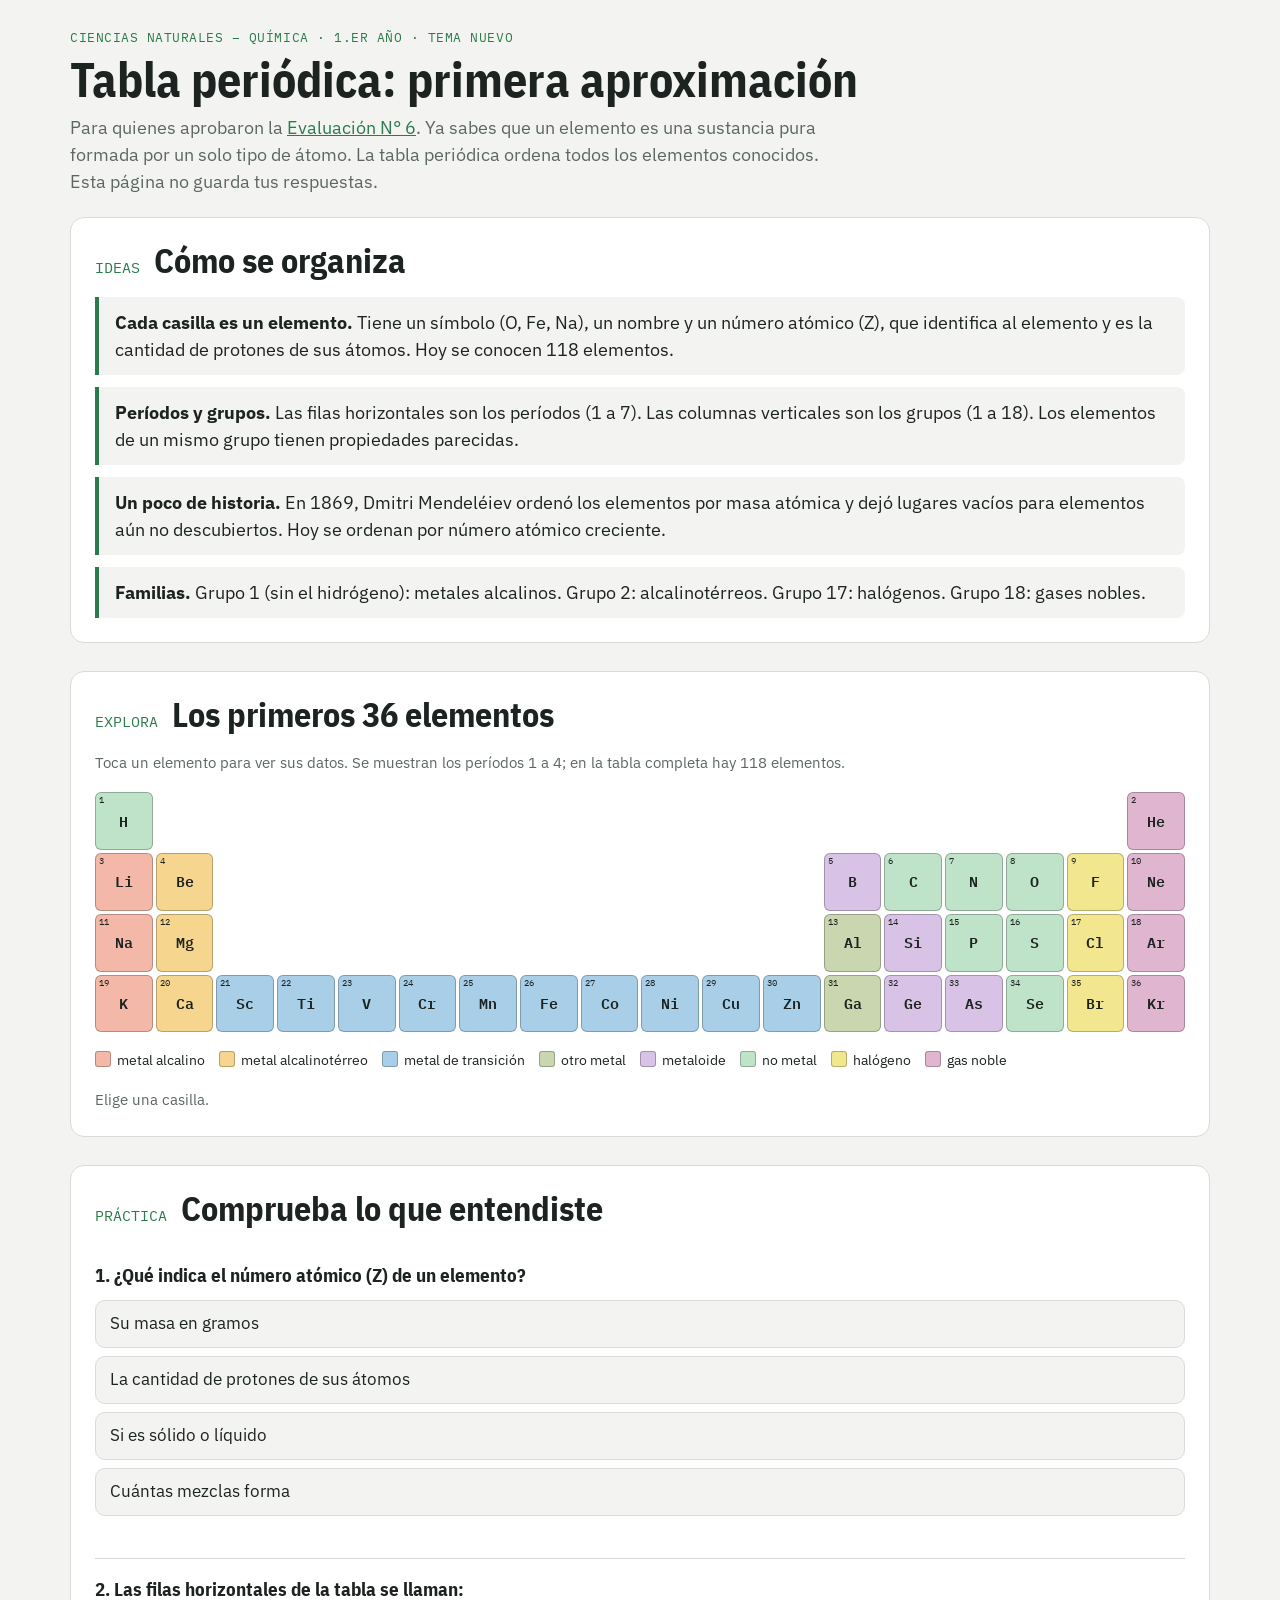
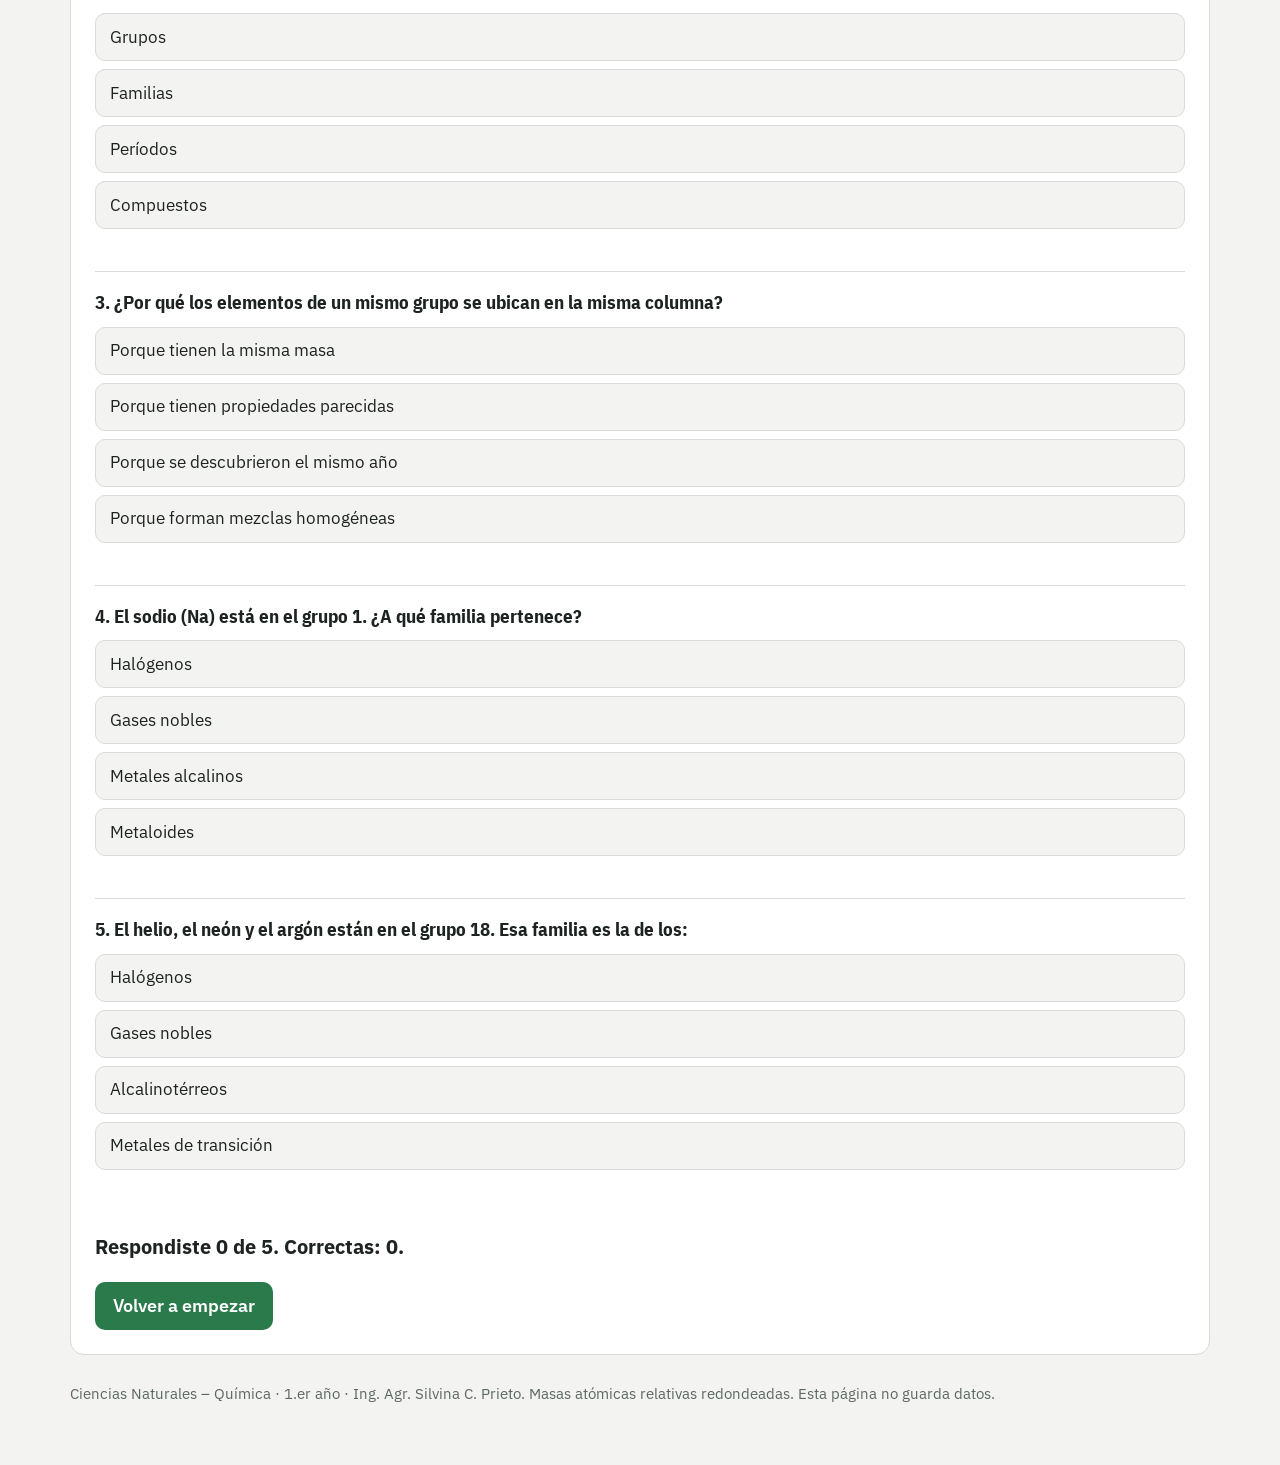
==== clases/02-tabla-periodica/index.html @ 408412a8 "Recuperatorio: consignas con esquemas de partículas (identificar y dibujar elementos, compuestos y m" ====
<!DOCTYPE html>
<html lang="es">
<head>
<meta charset="utf-8">
<meta name="viewport" content="width=device-width, initial-scale=1">
<title>Tabla periódica: primera aproximación</title>
<link rel="preconnect" href="https://fonts.googleapis.com">
<link rel="preconnect" href="https://fonts.gstatic.com" crossorigin>
<link href="https://fonts.googleapis.com/css2?family=IBM+Plex+Mono:wght@400;600&family=IBM+Plex+Sans+Condensed:wght@500;700&family=IBM+Plex+Sans:wght@400;600&display=swap" rel="stylesheet">
<link rel="stylesheet" href="../01-materia-medicion-densidad/simuladores/estilo.css">
<link rel="stylesheet" href="../../recursos/practica.css">
</head>
<body>
<header class="top">
  <div class="kicker">CIENCIAS NATURALES – QUÍMICA · 1.ER AÑO · TEMA NUEVO</div>
  <h1>Tabla periódica: primera aproximación</h1>
  <p class="lead">Para quienes aprobaron la <a href="../../evaluaciones/06-sustancias-puras-y-mezclas/">Evaluación N° 6</a>. Ya sabes que un elemento es una sustancia pura formada por un solo tipo de átomo. La tabla periódica ordena todos los elementos conocidos. Esta página no guarda tus respuestas.</p>
</header>
<main>
<section class="bloque">
  <div class="titulo"><span class="num">IDEAS</span><h2>Cómo se organiza</h2></div>
  <div class="ideas">
    <div class="idea"><strong>Cada casilla es un elemento.</strong> Tiene un símbolo (O, Fe, Na), un nombre y un número atómico (Z), que identifica al elemento y es la cantidad de protones de sus átomos. Hoy se conocen 118 elementos.</div>
    <div class="idea"><strong>Períodos y grupos.</strong> Las filas horizontales son los períodos (1 a 7). Las columnas verticales son los grupos (1 a 18). Los elementos de un mismo grupo tienen propiedades parecidas.</div>
    <div class="idea"><strong>Un poco de historia.</strong> En 1869, Dmitri Mendeléiev ordenó los elementos por masa atómica y dejó lugares vacíos para elementos aún no descubiertos. Hoy se ordenan por número atómico creciente.</div>
    <div class="idea"><strong>Familias.</strong> Grupo 1 (sin el hidrógeno): metales alcalinos. Grupo 2: alcalinotérreos. Grupo 17: halógenos. Grupo 18: gases nobles.</div>
  </div>
</section>
<section class="bloque">
  <div class="titulo"><span class="num">EXPLORA</span><h2>Los primeros 36 elementos</h2></div>
  <p class="nota">Toca un elemento para ver sus datos. Se muestran los períodos 1 a 4; en la tabla completa hay 118 elementos.</p>
  <div class="tabla-wrap"><div class="pt" id="pt" role="group" aria-label="Tabla periódica, elementos 1 a 36"></div></div>
  <div class="ley-tabla" id="ley"></div>
  <div class="detalle" id="det"><p class="nota">Elige una casilla.</p></div>
</section>
<section class="bloque">
  <div class="titulo"><span class="num">PRÁCTICA</span><h2>Comprueba lo que entendiste</h2></div>
  <div id="quiz"></div>
</section>
<p class="nota">Ciencias Naturales – Química · 1.er año · Ing. Agr. Silvina C. Prieto. Masas atómicas relativas redondeadas. Esta página no guarda datos.</p>
</main>
<script src="../../recursos/practica.js"></script>
<script>
const S = "H He Li Be B C N O F Ne Na Mg Al Si P S Cl Ar K Ca Sc Ti V Cr Mn Fe Co Ni Cu Zn Ga Ge As Se Br Kr".split(" ");
const N = "Hidrógeno,Helio,Litio,Berilio,Boro,Carbono,Nitrógeno,Oxígeno,Flúor,Neón,Sodio,Magnesio,Aluminio,Silicio,Fósforo,Azufre,Cloro,Argón,Potasio,Calcio,Escandio,Titanio,Vanadio,Cromo,Manganeso,Hierro,Cobalto,Níquel,Cobre,Cinc,Galio,Germanio,Arsénico,Selenio,Bromo,Kriptón".split(",");
const M = "1,008 4,003 6,94 9,012 10,81 12,011 14,007 15,999 18,998 20,180 22,990 24,305 26,982 28,085 30,974 32,06 35,45 39,95 39,098 40,078 44,956 47,867 50,942 51,996 54,938 55,845 58,933 58,693 63,546 65,38 69,723 72,630 74,922 78,971 79,904 83,798".split(" ");
const NM = ["H","C","N","O","P","S","Se"], MD = ["B","Si","Ge","As"];
const CL = { alc: ["metal alcalino", "#f4b8a8"], ate: ["metal alcalinotérreo", "#f6d58e"], tra: ["metal de transición", "#a9cfe8"], otm: ["otro metal", "#c9d6b0"], mtd: ["metaloide", "#d8c3e6"], nm: ["no metal", "#bfe3c8"], hal: ["halógeno", "#f2e68f"], gn: ["gas noble", "#e0b5d0"] };
function pos(z) {
  if (z <= 2) return [1, z === 1 ? 1 : 18];
  if (z <= 18) { const p = z <= 10 ? 2 : 3, k = z - (p === 2 ? 2 : 10); return [p, k <= 2 ? k : k + 10]; }
  return [4, z - 18];
}
function cat(s, g) {
  if (g === 18) return "gn"; if (g === 17) return "hal"; if (MD.includes(s)) return "mtd"; if (NM.includes(s)) return "nm";
  if (g === 1) return "alc"; if (g === 2) return "ate"; if (g <= 12) return "tra"; return "otm";
}
const pt = document.getElementById("pt"), det = document.getElementById("det");
S.forEach((s, i) => {
  const z = i + 1, [p, g] = pos(z), c = cat(s, g);
  const b = document.createElement("button"); b.type = "button"; b.className = "el c-" + c; b.setAttribute("aria-pressed", "false");
  b.setAttribute("aria-label", N[i]); b.style.gridColumn = g; b.style.gridRow = p; b.innerHTML = "<small>" + z + "</small>" + s;
  b.onclick = () => {
    pt.querySelectorAll(".el").forEach(x => x.setAttribute("aria-pressed", "false")); b.setAttribute("aria-pressed", "true");
    det.innerHTML = '<div class="gran c-' + c + '"><small>' + z + "</small>" + s + "</div><div><h3>" + N[i] + "</h3><dl><dt>Número atómico (Z)</dt><dd>" + z +
      "</dd><dt>Masa atómica relativa</dt><dd>" + M[i] + "</dd><dt>Período</dt><dd>" + p + "</dd><dt>Grupo</dt><dd>" + g + "</dd><dt>Clasificación</dt><dd>" + CL[c][0] + "</dd></dl></div>";
  };
  pt.appendChild(b);
});
document.getElementById("ley").innerHTML = Object.values(CL).map(v => '<span style="--c:' + v[1] + '">' + v[0] + "</span>").join("");
quiz(document.getElementById("quiz"), [
 { q: "¿Qué indica el número atómico (Z) de un elemento?", o: ["Su masa en gramos", "La cantidad de protones de sus átomos", "Si es sólido o líquido", "Cuántas mezclas forma"], ok: 1, e: "Z es la cantidad de protones y identifica a cada elemento; la tabla los ordena por Z creciente." },
 { q: "Las filas horizontales de la tabla se llaman:", o: ["Grupos", "Familias", "Períodos", "Compuestos"], ok: 2, e: "Las filas son los períodos (1 a 7); las columnas son los grupos (1 a 18)." },
 { q: "¿Por qué los elementos de un mismo grupo se ubican en la misma columna?", o: ["Porque tienen la misma masa", "Porque tienen propiedades parecidas", "Porque se descubrieron el mismo año", "Porque forman mezclas homogéneas"], ok: 1, e: "Los elementos de un grupo se parecen en sus propiedades." },
 { q: "El sodio (Na) está en el grupo 1. ¿A qué familia pertenece?", o: ["Halógenos", "Gases nobles", "Metales alcalinos", "Metaloides"], ok: 2, e: "El grupo 1, sin el hidrógeno, forma la familia de los metales alcalinos." },
 { q: "El helio, el neón y el argón están en el grupo 18. Esa familia es la de los:", o: ["Halógenos", "Gases nobles", "Alcalinotérreos", "Metales de transición"], ok: 1, e: "El grupo 18 son los gases nobles." }
]);
</script>
</body>
</html>
---- clases/01-materia-medicion-densidad/simuladores/estilo.css ----
/* Estilo común de los simuladores de Química.
   Pensado para el proyector con pantalla táctil: botones y deslizadores grandes,
   nada que dependa de pasar el mouse por encima, secciones apiladas para proyectar. */
:root {
  --bg: #f3f4f1;
  --surface: #ffffff;
  --ink: #1d2320;
  --muted: #5d6762;
  --line: #d7dcd8;
  --accent: #2b7a4b;
  --accent-ink: #ffffff;
  --instrument: #14191b;
  --instrument-line: #2b3438;
  --display: #b9c4a6;
  --display-ink: #1c2414;
  --agua: #6fb7e0;
  --ok: #2e8b57;
  --warn: #c98a12;
  --bad: #c0392b;
  --tachado: #c0392b;
  --font-display: "IBM Plex Sans Condensed", "Arial Narrow", Arial, sans-serif;
  --font-body: "IBM Plex Sans", Arial, Helvetica, sans-serif;
  --font-mono: "IBM Plex Mono", Consolas, "Courier New", monospace;
  color-scheme: light;
}
@media (prefers-color-scheme: dark) {
  :root:not([data-theme="light"]) {
    --bg: #111517; --surface: #1a2023; --ink: #e7ece9; --muted: #9aa6a1; --line: #2e373b;
    --accent: #6cc391; --accent-ink: #0d1f15; --instrument: #0b0f10; --instrument-line: #263034;
    --tachado: #ff7a6b;
    color-scheme: dark;
  }
}
:root[data-theme="dark"] {
  --bg: #111517; --surface: #1a2023; --ink: #e7ece9; --muted: #9aa6a1; --line: #2e373b;
  --accent: #6cc391; --accent-ink: #0d1f15; --instrument: #0b0f10; --instrument-line: #263034;
  --tachado: #ff7a6b;
  color-scheme: dark;
}

* { box-sizing: border-box; }
html { scroll-behavior: smooth; -webkit-text-size-adjust: 100%; }
@media (prefers-reduced-motion: reduce) { html { scroll-behavior: auto; } * { transition: none !important; } }
body { margin: 0; background: var(--bg); color: var(--ink); font-family: var(--font-body); font-size: 18px; line-height: 1.5; }

header.top { padding: 28px 20px 12px; max-width: 1180px; margin: 0 auto; }
.kicker { font-family: var(--font-mono); font-size: 13px; color: var(--accent); letter-spacing: .04em; }
h1, h2, h3 { font-family: var(--font-display); text-wrap: balance; margin: 0; }
h1 { font-size: clamp(32px, 4.5vw, 48px); line-height: 1.05; margin-top: 6px; }
h2 { font-size: clamp(26px, 3vw, 34px); line-height: 1.1; }
h3 { font-size: 21px; }
.lead { color: var(--muted); max-width: 70ch; margin: 10px 0 0; }
.lead a, .nota a, footer a { color: var(--accent); }

nav.secciones { position: sticky; top: 0; z-index: 5; background: var(--bg); border-bottom: 1px solid var(--line); }
nav.secciones .fila { max-width: 1180px; margin: 0 auto; padding: 10px 20px; display: flex; gap: 8px; overflow-x: auto; align-items: center; }
nav.secciones a, nav.secciones button {
  white-space: nowrap; text-decoration: none; color: var(--ink); font: inherit; font-size: 15px;
  border: 1px solid var(--line); background: var(--surface); padding: 8px 14px; border-radius: 999px; cursor: pointer; min-height: 40px;
}
nav.secciones a:hover, nav.secciones a:focus-visible { border-color: var(--accent); color: var(--accent); outline: none; }
nav.secciones .volver { font-weight: 600; }

main { max-width: 1180px; margin: 0 auto; padding: 10px 20px 60px; display: grid; gap: 28px; }
section.bloque {
  background: var(--surface); border: 1px solid var(--line); border-radius: 14px;
  padding: 24px; display: grid; gap: 18px; scroll-margin-top: 74px;
}
.titulo { display: flex; gap: 14px; align-items: baseline; flex-wrap: wrap; }
.num { font-family: var(--font-mono); color: var(--accent); font-size: 15px; }
.pregunta { color: var(--muted); margin: 0; max-width: 72ch; }
.grid2 { display: grid; grid-template-columns: minmax(0, 1.25fr) minmax(0, 1fr); gap: 22px; align-items: start; }
.grid2.igual { grid-template-columns: minmax(0, 1fr) minmax(0, 1fr); }
@media (max-width: 860px) { .grid2, .grid2.igual { grid-template-columns: 1fr; } }

/* Controles: grandes para la pantalla táctil */
.controles { display: grid; gap: 14px; }
.control label { display: flex; justify-content: space-between; gap: 10px; font-weight: 600; font-size: 16px; }
.control output { font-family: var(--font-mono); font-variant-numeric: tabular-nums; }
input[type=range] { width: 100%; accent-color: var(--accent); height: 36px; cursor: pointer; }
input[type=number] {
  font: inherit; font-family: var(--font-mono); font-size: 20px; width: 9ch; padding: 6px 10px;
  border: 1px solid var(--line); border-radius: 8px; background: var(--bg); color: var(--ink);
}
.chips { display: flex; flex-wrap: wrap; gap: 8px; }
.chip {
  font: inherit; font-size: 16px; cursor: pointer; min-height: 44px;
  border: 1px solid var(--line); background: var(--bg); color: var(--ink);
  padding: 8px 16px; border-radius: 999px;
}
.chip[aria-pressed="true"] { background: var(--accent); border-color: var(--accent); color: var(--accent-ink); }
.chip:focus-visible, button:focus-visible, input:focus-visible { outline: 3px solid var(--accent); outline-offset: 2px; }
.boton {
  font: inherit; font-weight: 600; cursor: pointer; min-height: 48px;
  border: none; border-radius: 10px; padding: 10px 18px; background: var(--accent); color: var(--accent-ink);
}
.boton.sec { background: var(--bg); color: var(--ink); border: 1px solid var(--line); }
.boton:disabled { opacity: .45; cursor: default; }
.fila-botones { display: flex; flex-wrap: wrap; gap: 10px; }

/* Instrumentos */
.instrumento { background: var(--instrument); border: 1px solid var(--instrument-line); border-radius: 12px; padding: 14px; color: #cfd8d4; }
.instrumento .rotulo { font-family: var(--font-mono); font-size: 12px; color: #8a9893; display: flex; justify-content: space-between; gap: 8px; flex-wrap: wrap; }
.pantalla {
  margin-top: 8px; background: var(--display); color: var(--display-ink); border-radius: 8px;
  font-family: var(--font-mono); font-size: 46px; font-weight: 600; padding: 6px 12px; text-align: right;
  font-variant-numeric: tabular-nums; letter-spacing: .02em;
}
.pantalla small { font-size: 22px; }
.instrumento .nota { color: #8a9893; }

/* Resultados */
.lecturas { display: grid; grid-template-columns: repeat(auto-fit, minmax(150px, 1fr)); gap: 10px; }
.lectura { background: var(--bg); border: 1px solid var(--line); border-radius: 10px; padding: 10px 12px; }
.lectura .k { font-size: 13px; color: var(--muted); }
.lectura .v { font-family: var(--font-mono); font-size: 26px; font-variant-numeric: tabular-nums; }
.lectura.destacada { border-color: var(--accent); }
.lectura.destacada .v { color: var(--accent); }

.nota { font-size: 15px; color: var(--muted); margin: 0; }
.idea { border-left: 4px solid var(--accent); background: var(--bg); padding: 12px 16px; border-radius: 0 8px 8px 0; margin: 0; }
.formula {
  font-family: var(--font-mono); font-size: 18px; background: var(--bg); border: 1px solid var(--line);
  border-radius: 8px; padding: 12px 14px; overflow-x: auto; line-height: 1.8;
}
.formula .res { color: var(--accent); font-weight: 600; }
.oculto { display: none !important; }

/* Tablas */
.tabla-wrap { overflow-x: auto; }
table { border-collapse: collapse; width: 100%; font-size: 16px; }
th, td { border-bottom: 1px solid var(--line); padding: 8px 10px; text-align: left; }
th { font-size: 14px; color: var(--muted); font-weight: 600; }
td.n, th.n { text-align: right; }
td.n { font-family: var(--font-mono); font-variant-numeric: tabular-nums; }

/* Tarjetas para clasificar */
.tarjetas { display: grid; grid-template-columns: repeat(auto-fill, minmax(200px, 1fr)); gap: 10px; }
.tarjeta { border: 1px solid var(--line); border-radius: 12px; padding: 12px; display: grid; gap: 10px; background: var(--bg); }
.tarjeta .nombre { font-weight: 600; font-size: 18px; }
.tarjeta .opciones { display: flex; gap: 6px; flex-wrap: wrap; }
.tarjeta .opciones .chip { font-size: 14px; padding: 6px 12px; min-height: 40px; }
.tarjeta.bien { border-color: var(--ok); box-shadow: inset 4px 0 0 var(--ok); }
.tarjeta.mal { border-color: var(--bad); box-shadow: inset 4px 0 0 var(--bad); }
.tarjeta .porque { font-size: 14px; color: var(--muted); margin: 0; }
.estado { font-size: 14px; font-weight: 600; padding: 2px 10px; border-radius: 999px; color: #fff; display: inline-block; }
.estado.ok { background: var(--ok); }
.estado.mal { background: var(--bad); }
.estado.atencion { background: var(--warn); }

/* Dibujos */
.dibujo { border: 1px solid var(--line); border-radius: 12px; background: #fafaf7; color: #1d2320; padding: 8px; }
.dibujo svg { display: block; width: 100%; height: auto; }
.dibujo svg text { font-family: var(--font-mono); }

footer { max-width: 1180px; margin: 0 auto; padding: 0 20px 40px; color: var(--muted); font-size: 14px; }
---- recursos/practica.css ----
.ideas{display:grid;gap:12px}
.q{border-top:1px solid var(--line);padding:16px 0}.q:first-child{border-top:0}
.q h3{font-size:19px;margin:0 0 10px}
.op{display:block;width:100%;text-align:left;font:inherit;font-size:17px;padding:10px 14px;margin:0 0 8px;border:1px solid var(--line);border-radius:10px;background:var(--bg);color:var(--ink);cursor:pointer;min-height:48px}
.op:hover:not(:disabled){border-color:var(--accent)}
.op:disabled{cursor:default}
.op.bien{border-color:var(--ok);box-shadow:inset 4px 0 0 var(--ok)}
.op.mal{border-color:var(--bad);box-shadow:inset 4px 0 0 var(--bad)}
.dev{font-size:15px;color:var(--muted);margin:4px 0 0;min-height:1.2em}
.puntaje{font-weight:700;font-size:20px}
.pt{display:grid;grid-template-columns:repeat(18,minmax(40px,1fr));gap:3px;min-width:780px}
.el{aspect-ratio:1;border:1px solid rgba(0,0,0,.25);border-radius:6px;font:600 15px var(--font-mono);display:grid;place-items:center;cursor:pointer;color:#1d2320;padding:0;position:relative}
.el small{position:absolute;top:1px;left:3px;font-size:9px;font-weight:400}
.el[aria-pressed=true]{outline:3px solid var(--ink);outline-offset:1px}
.c-alc{background:#f4b8a8}.c-ate{background:#f6d58e}.c-tra{background:#a9cfe8}.c-otm{background:#c9d6b0}
.c-mtd{background:#d8c3e6}.c-nm{background:#bfe3c8}.c-hal{background:#f2e68f}.c-gn{background:#e0b5d0}
.ley-tabla{display:flex;flex-wrap:wrap;gap:8px 14px;font-size:14px}
.ley-tabla span::before{content:"";display:inline-block;width:14px;height:14px;border-radius:3px;margin-right:6px;vertical-align:-2px;background:var(--c);border:1px solid rgba(0,0,0,.25)}
.detalle{display:flex;gap:18px;align-items:center;flex-wrap:wrap}
.gran{width:104px;height:104px;border-radius:12px;display:grid;place-items:center;font:700 44px var(--font-mono);color:#1d2320;position:relative;border:1px solid rgba(0,0,0,.25)}
.gran small{position:absolute;top:6px;left:9px;font-size:14px;font-weight:400}
.detalle dl{display:grid;grid-template-columns:auto auto;gap:2px 14px;margin:0}.detalle dt{color:var(--muted)}.detalle dd{margin:0;font-weight:600}
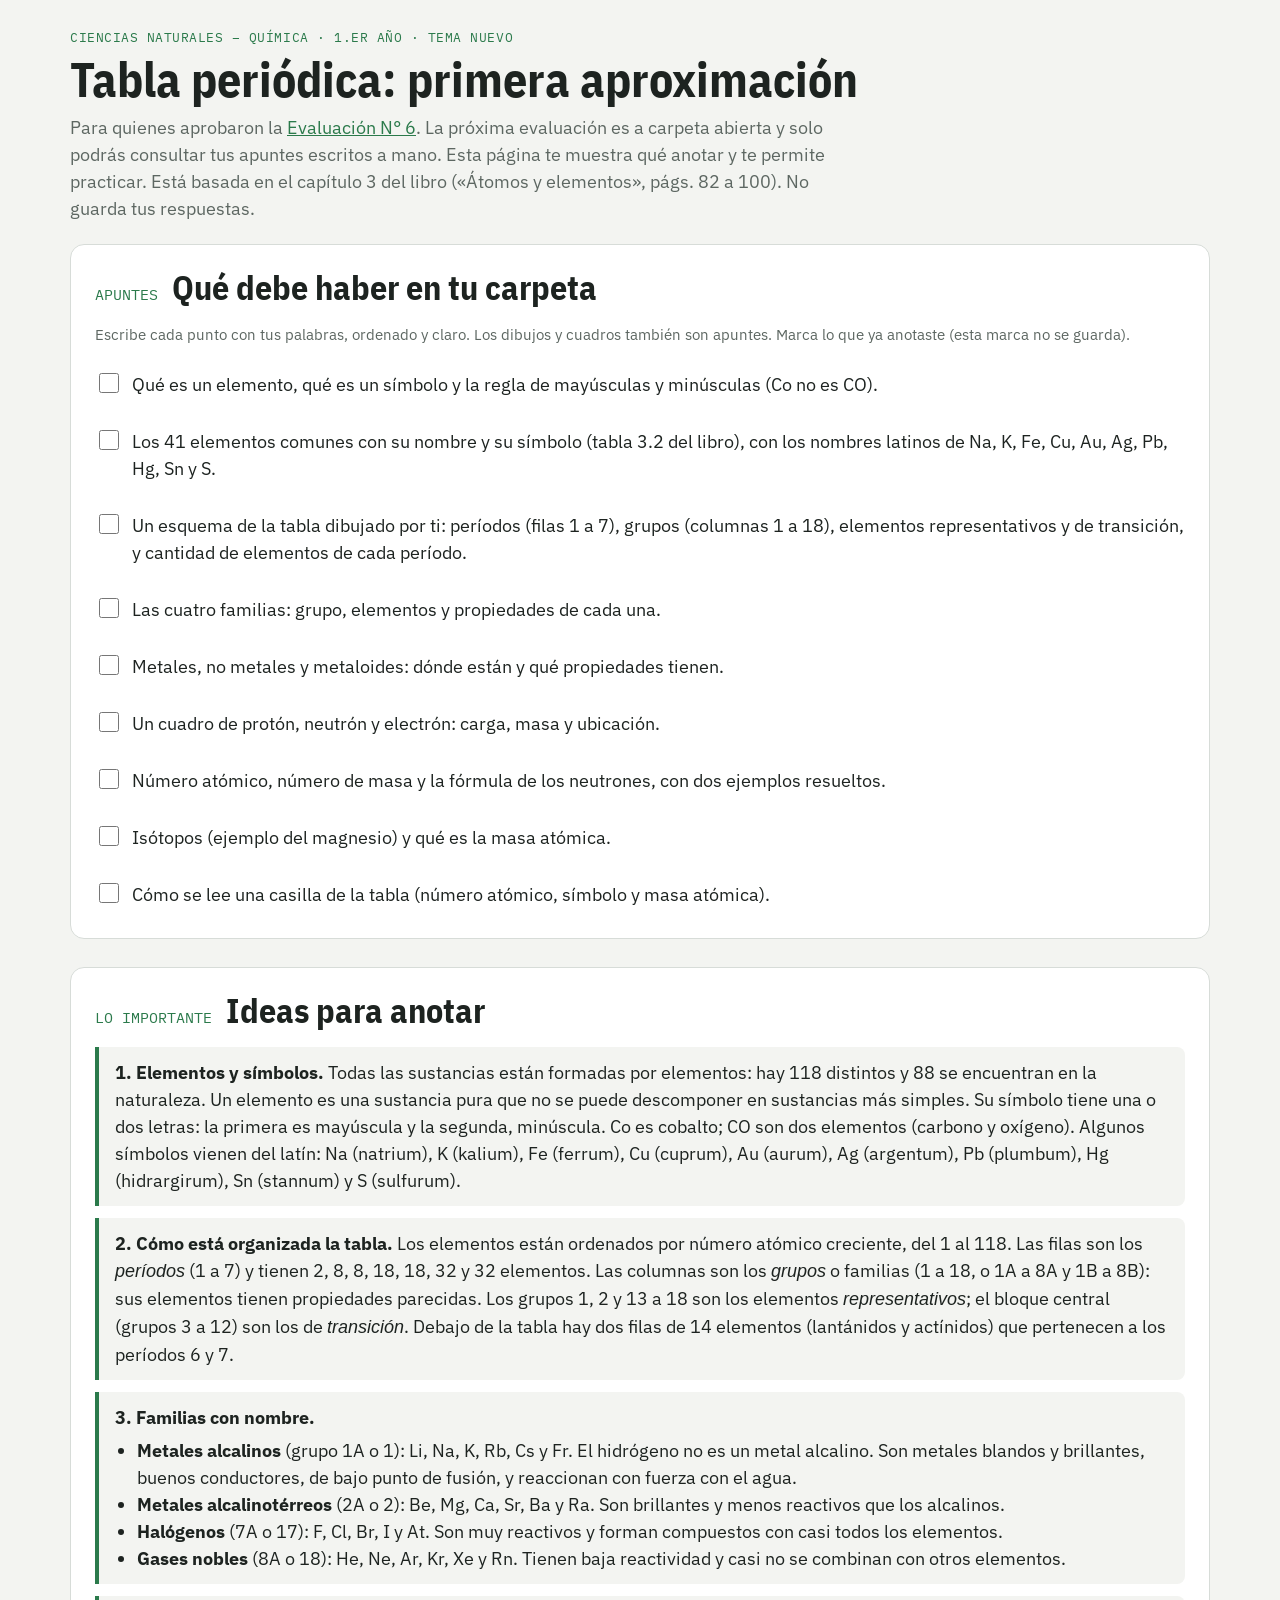
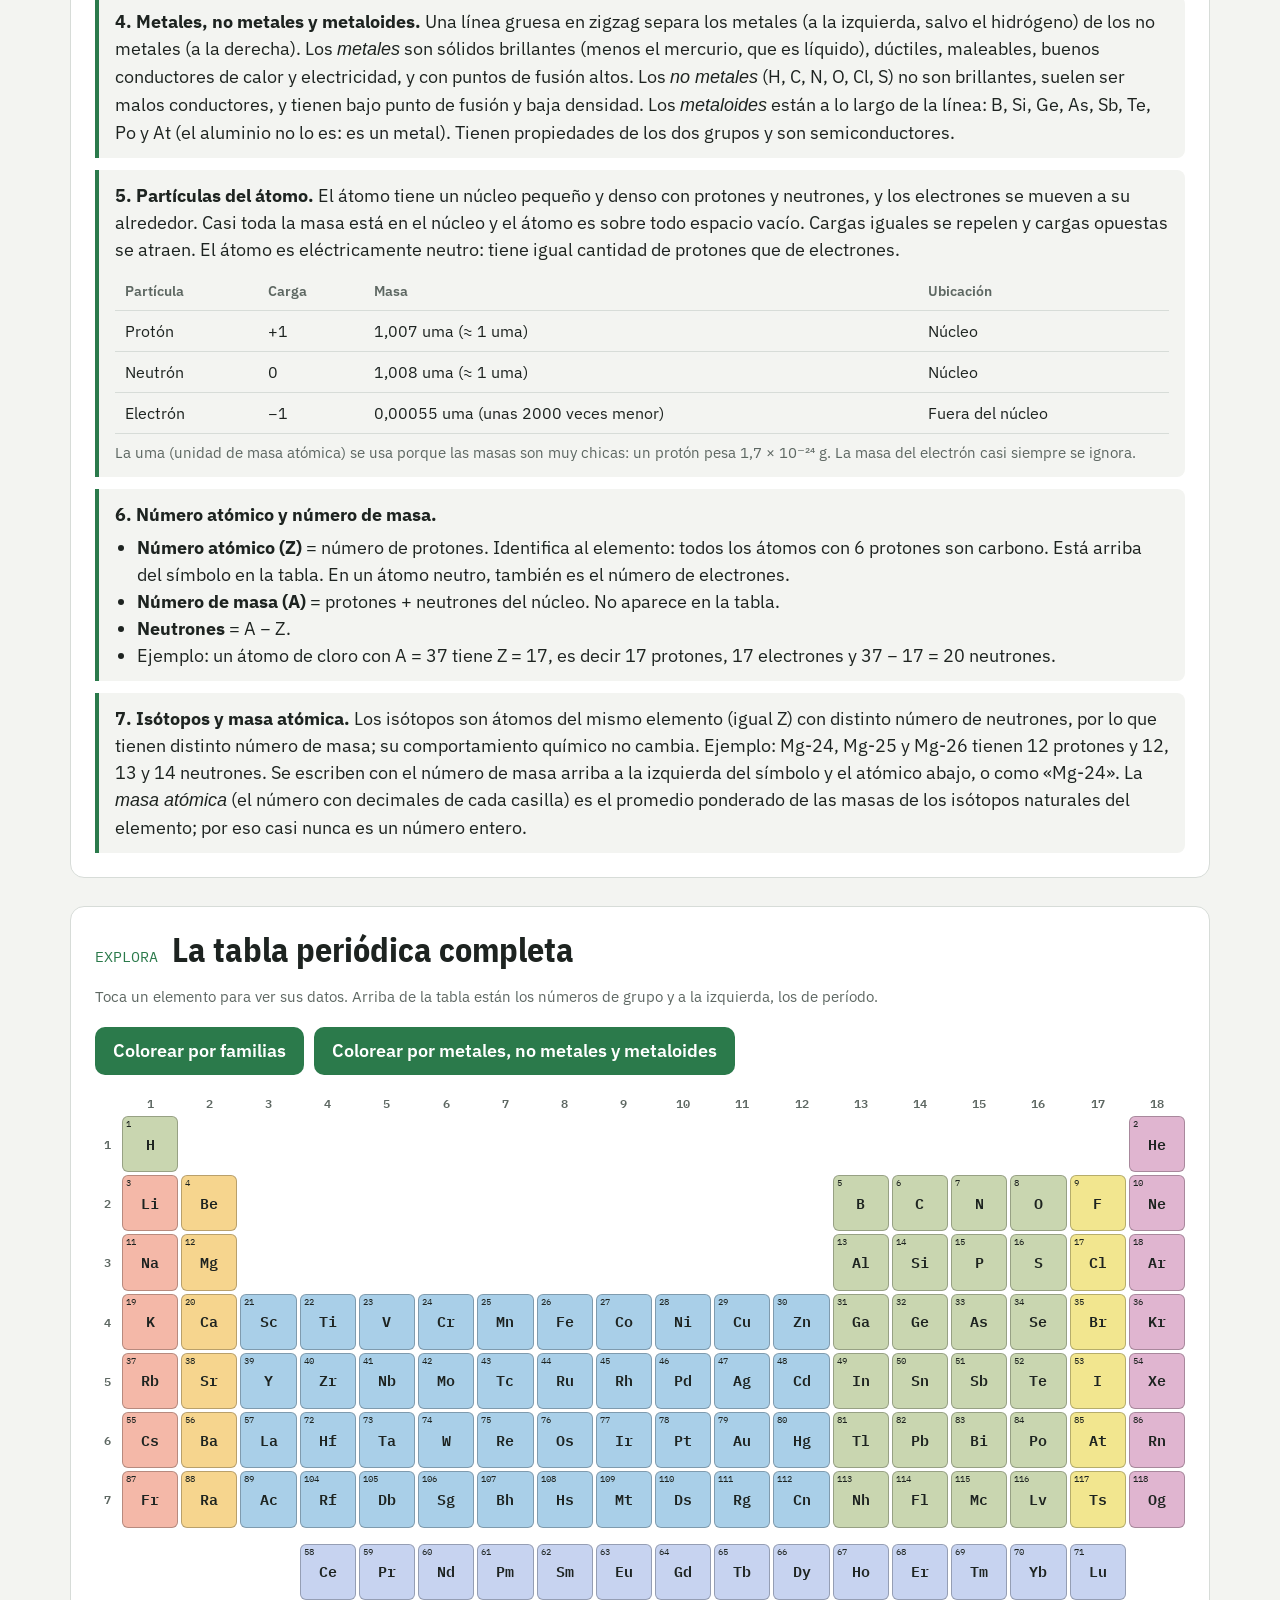
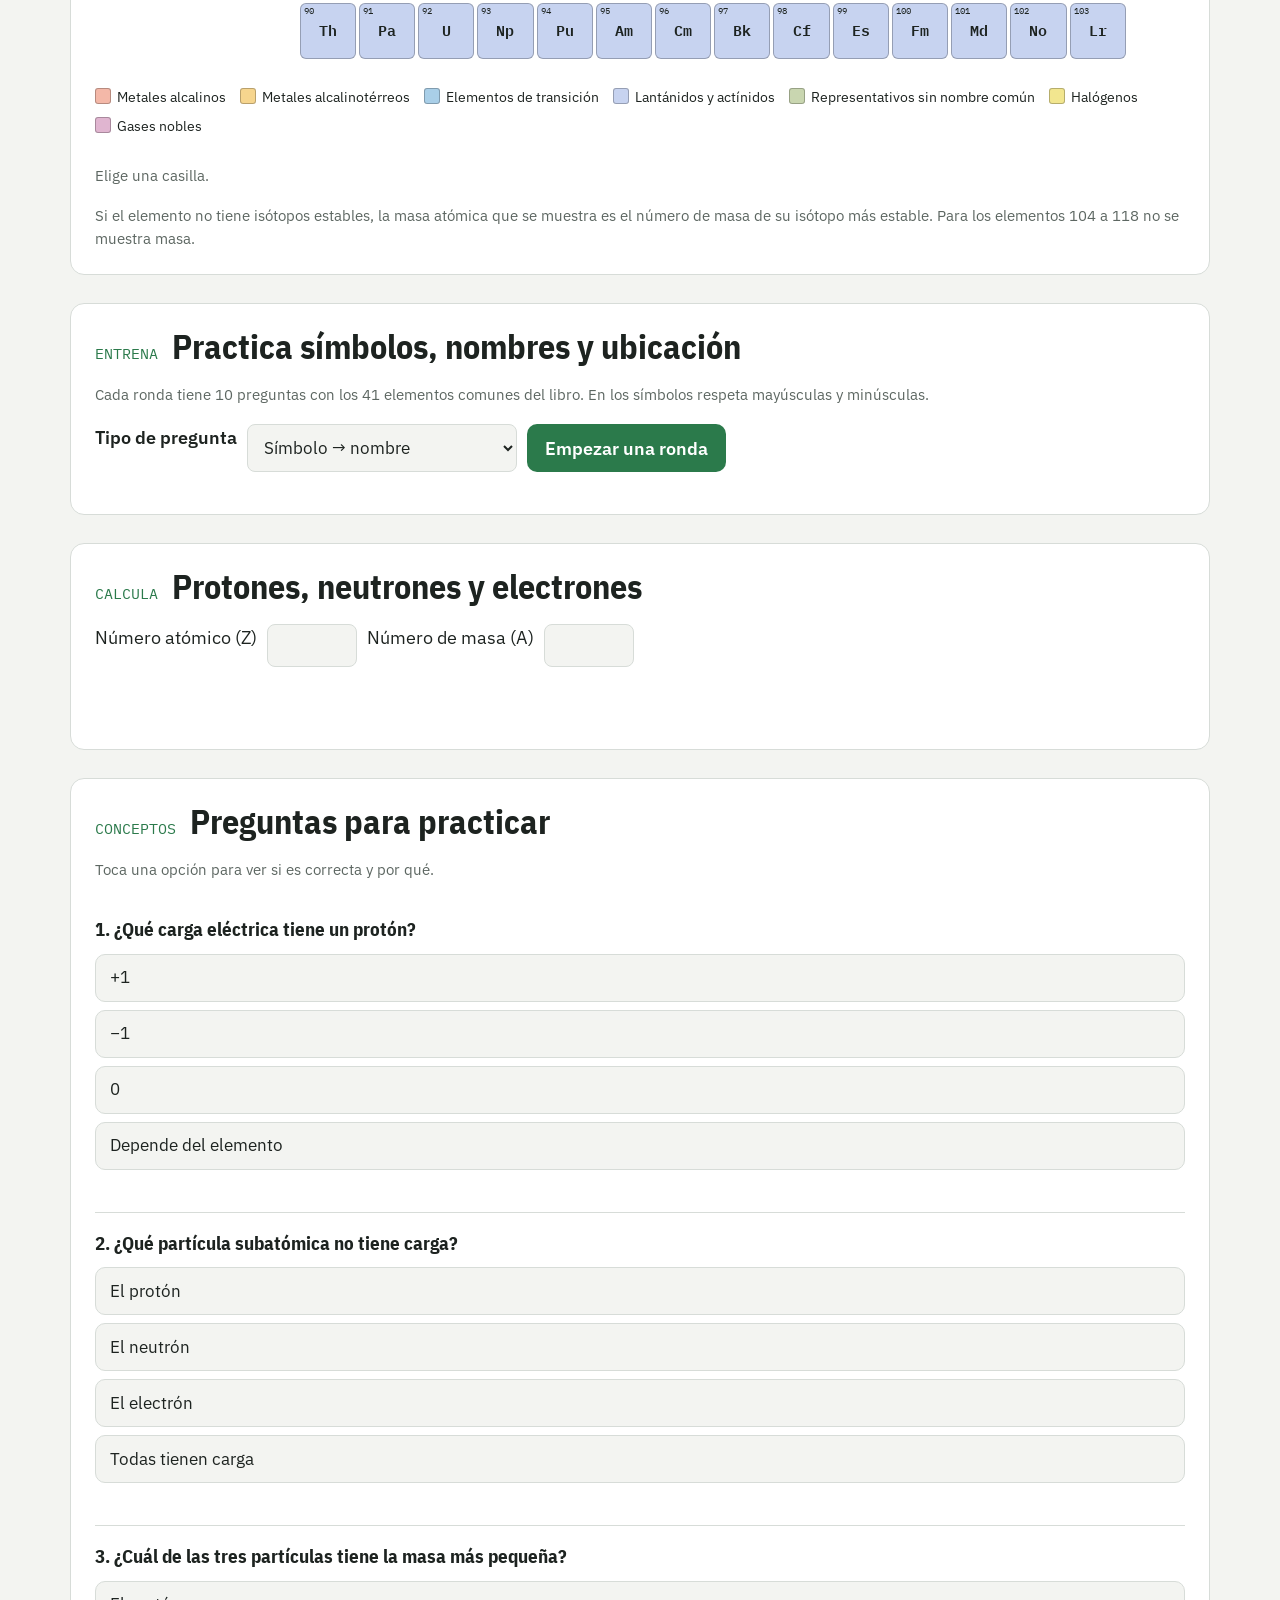
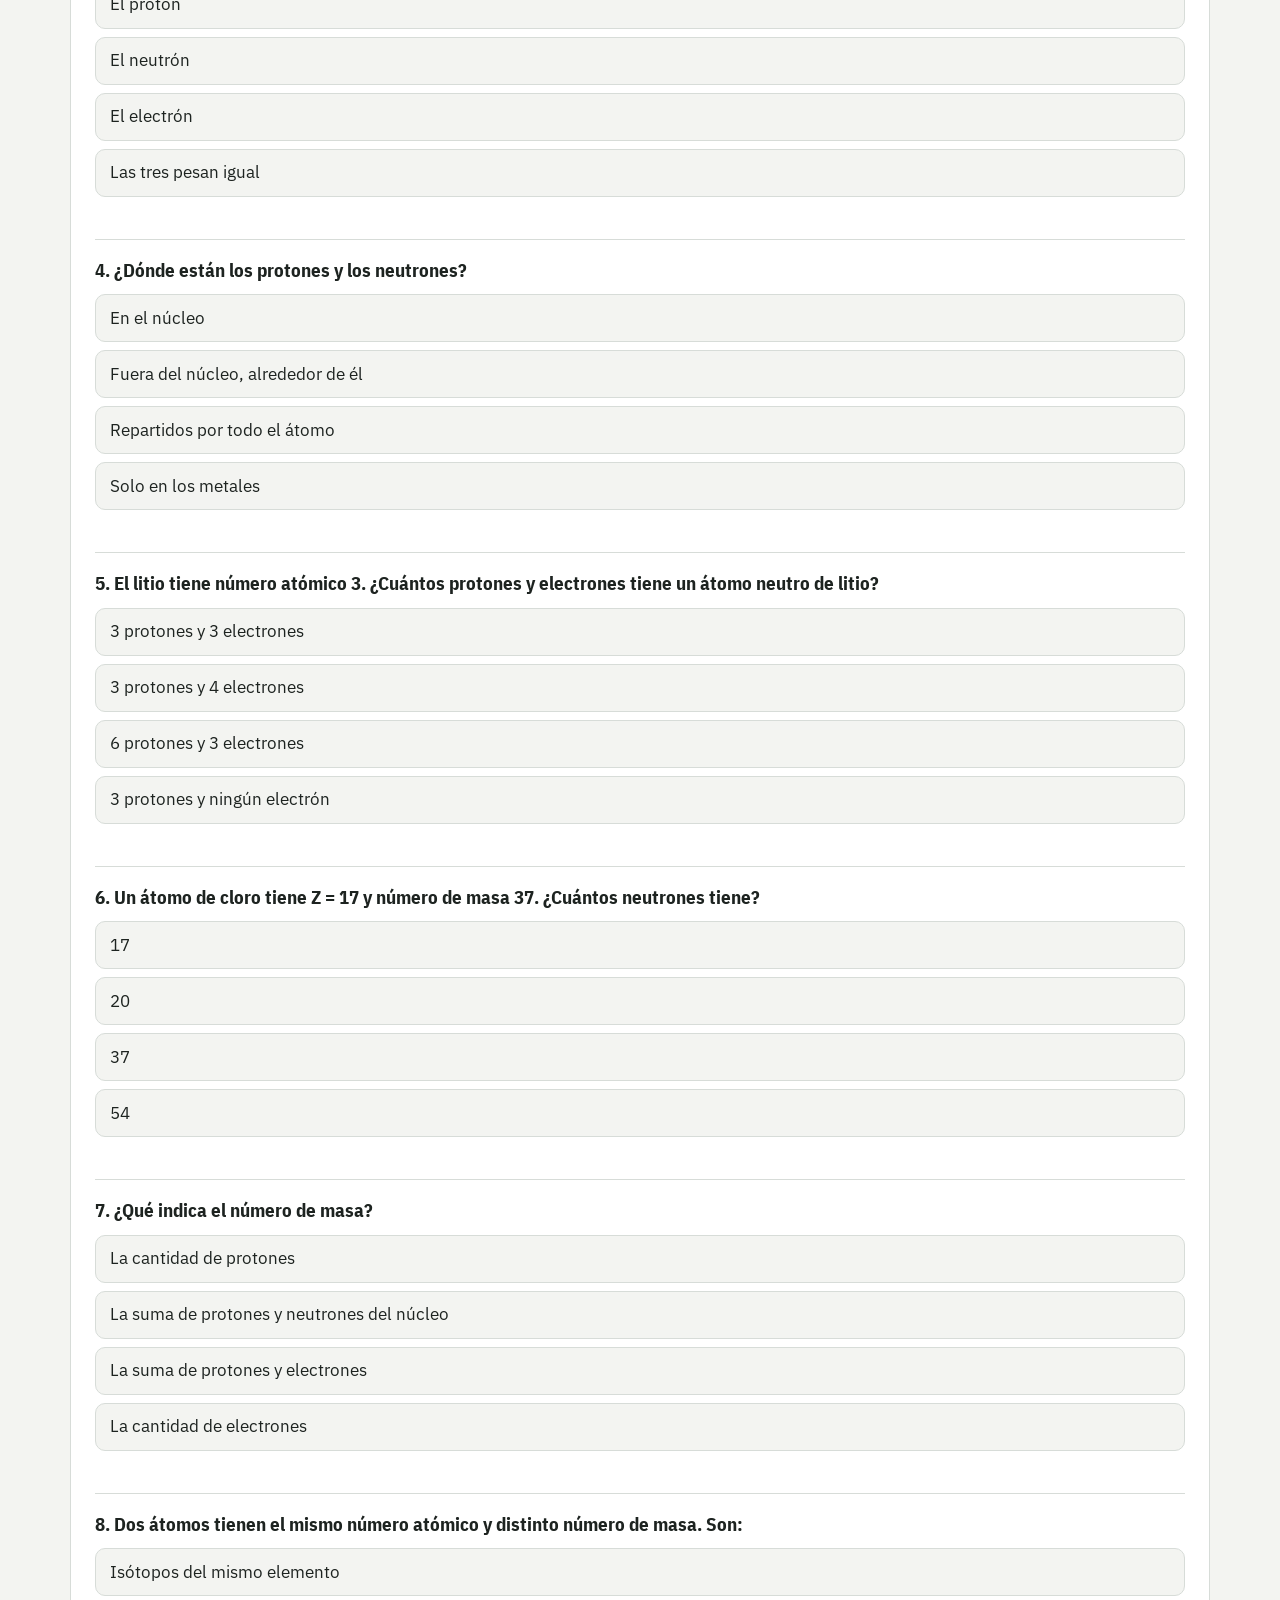
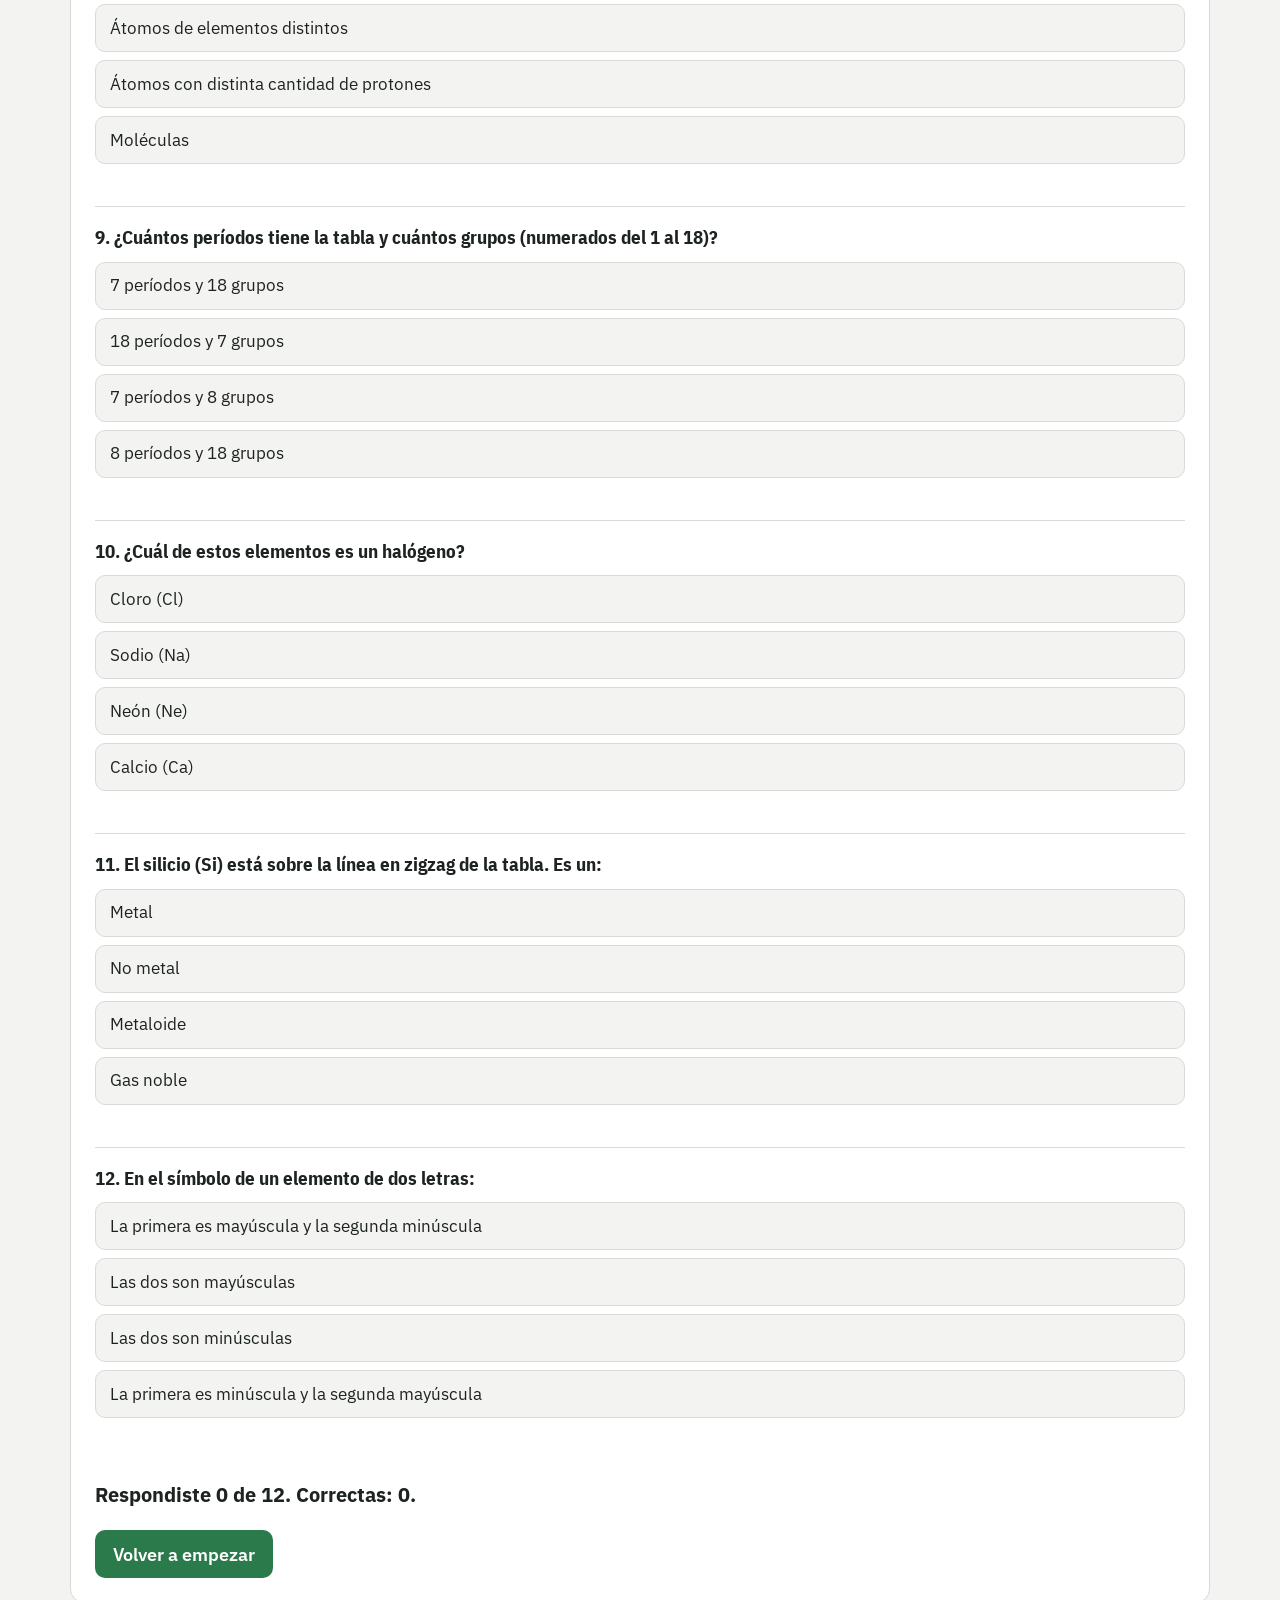
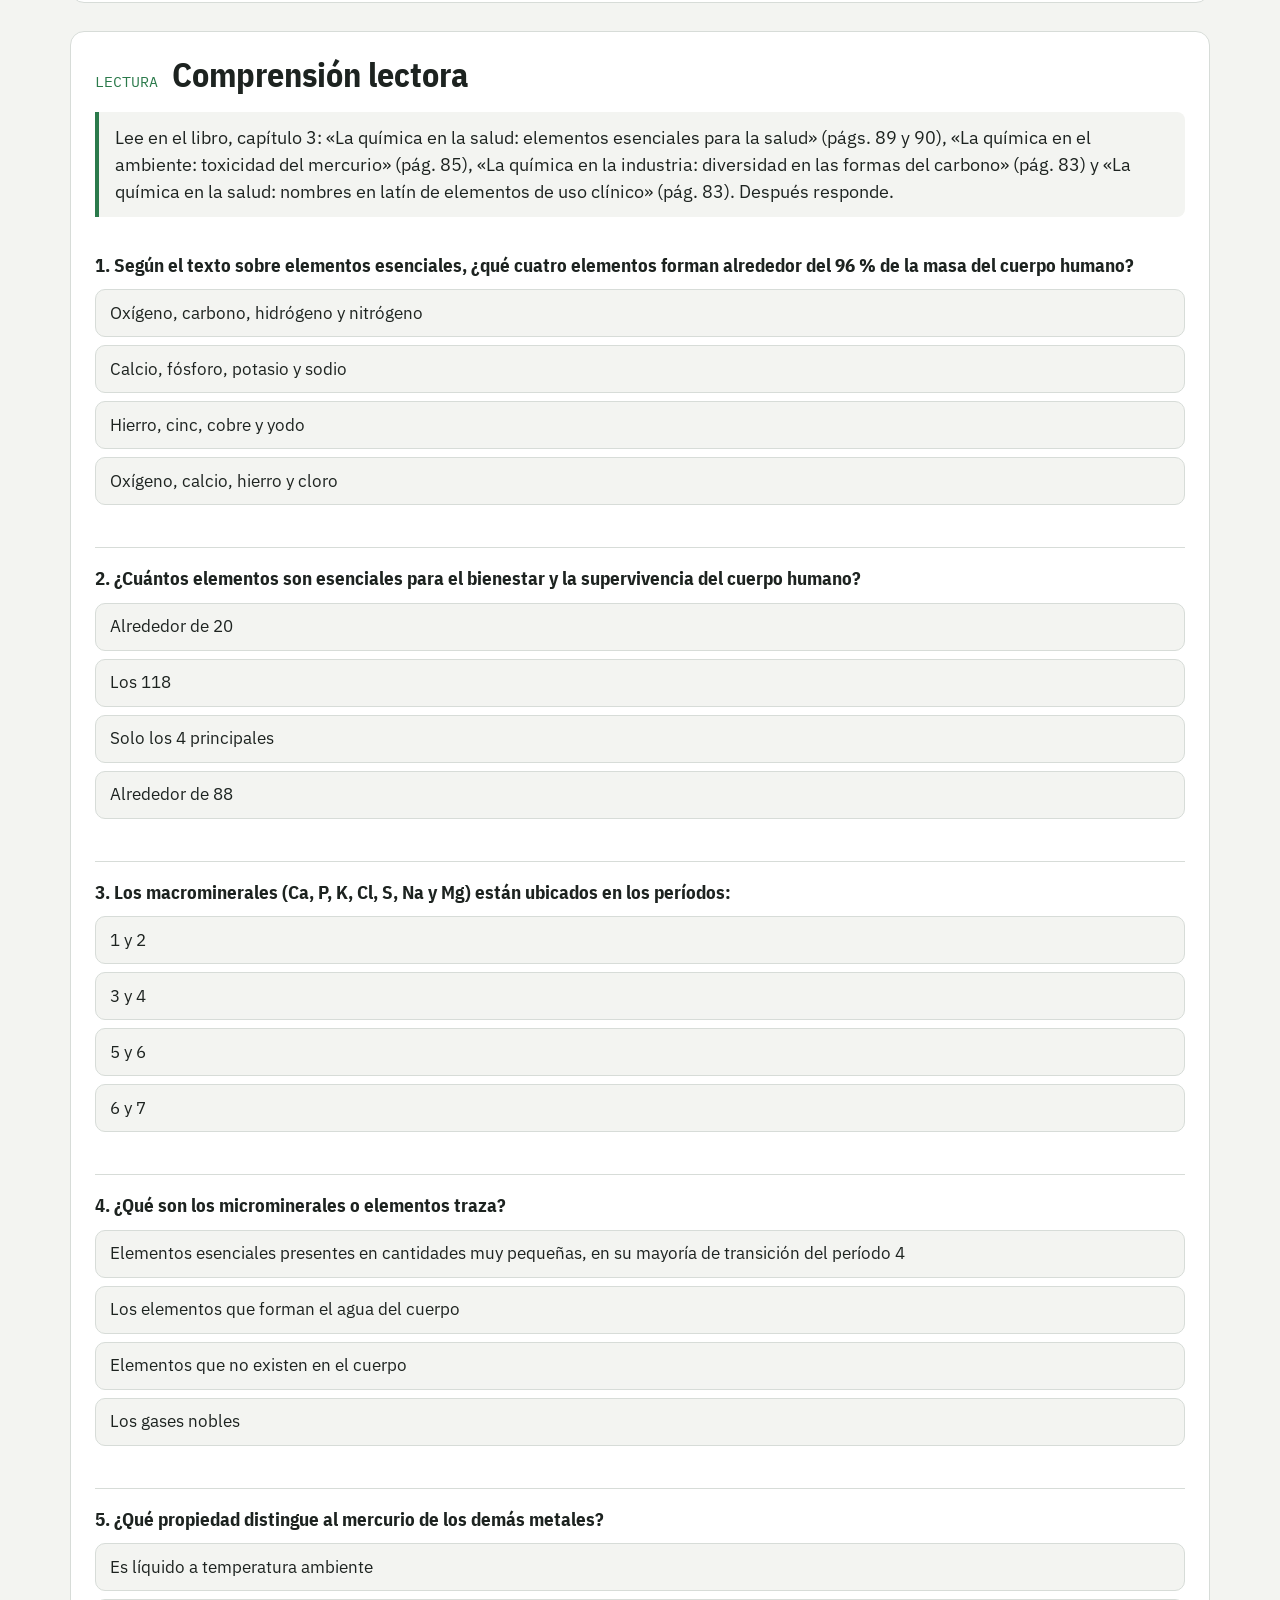
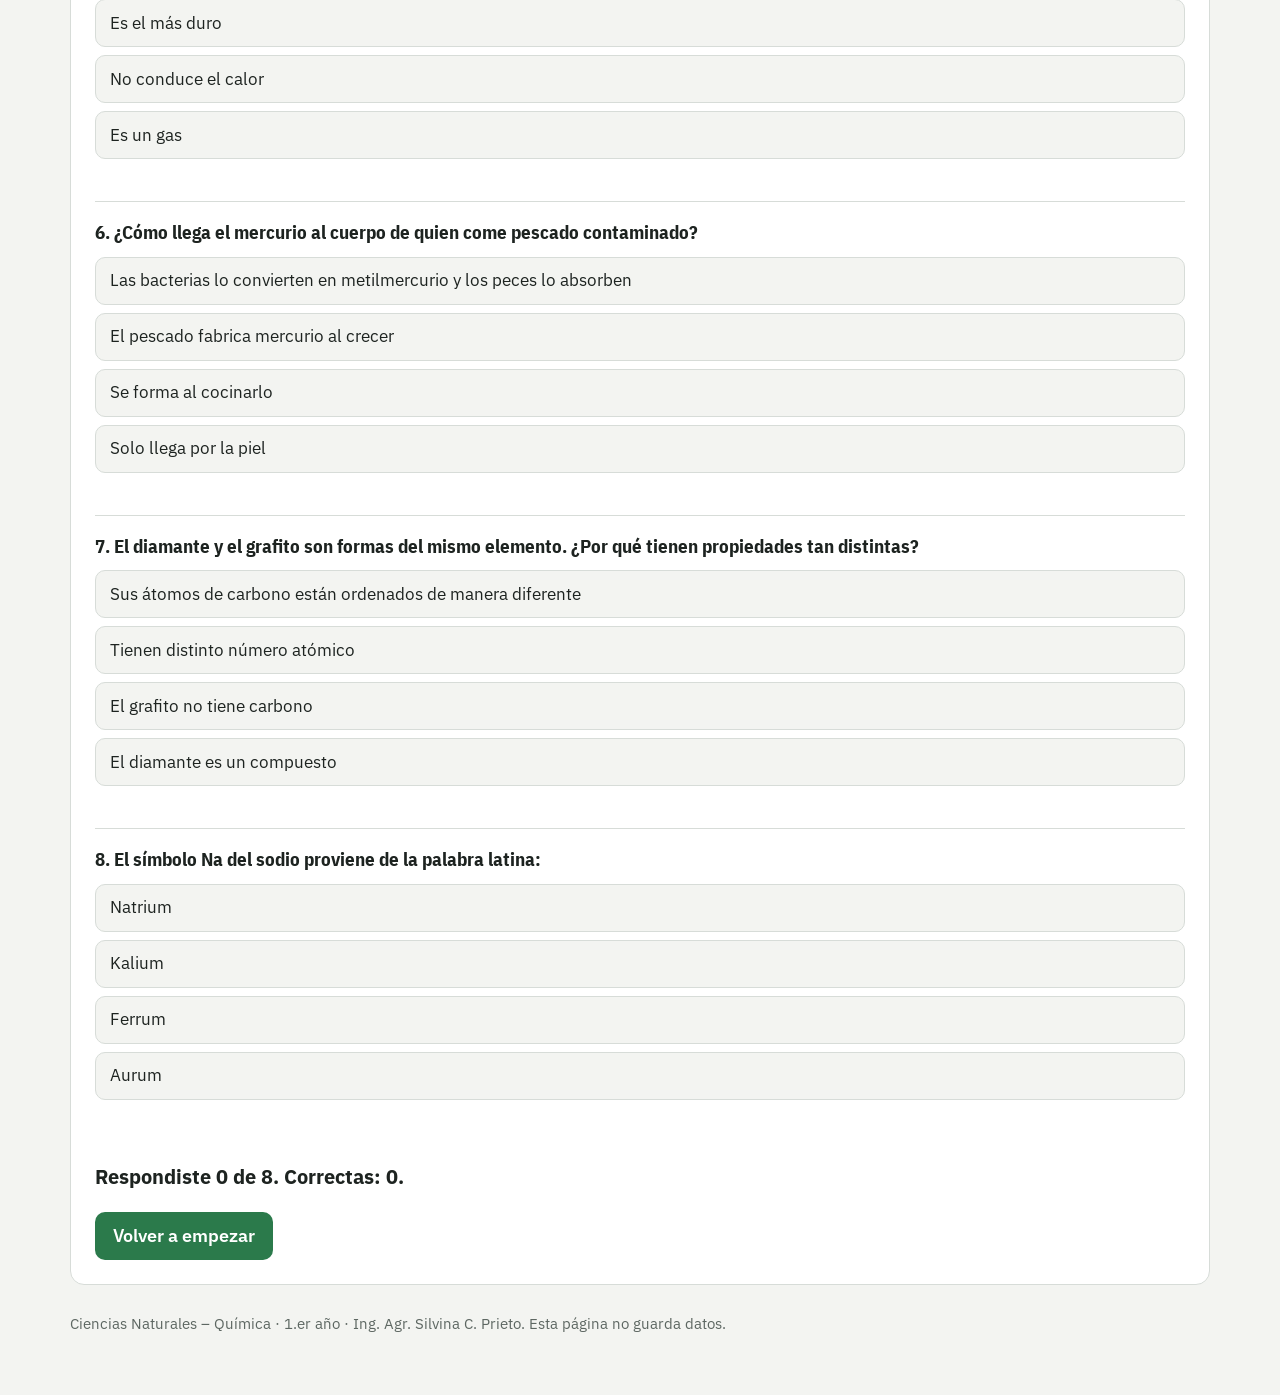
==== commit 68b285a0: "Tabla periódica: guía de apuntes, tabla completa de 118 elementos, entrenador, partículas, isótopos " ====
--- a/clases/02-tabla-periodica/index.html
+++ b/clases/02-tabla-periodica/index.html
@@ -9,71 +9,234 @@
 <link href="https://fonts.googleapis.com/css2?family=IBM+Plex+Mono:wght@400;600&family=IBM+Plex+Sans+Condensed:wght@500;700&family=IBM+Plex+Sans:wght@400;600&display=swap" rel="stylesheet">
 <link rel="stylesheet" href="../01-materia-medicion-densidad/simuladores/estilo.css">
 <link rel="stylesheet" href="../../recursos/practica.css">
+<style>
+.pt{grid-template-columns:24px repeat(18,minmax(40px,1fr));grid-template-rows:repeat(8,auto) 10px repeat(2,auto)}
+.lab{font:600 12px var(--font-mono);color:var(--muted);display:grid;place-items:center}
+.apun label{display:flex;gap:10px;align-items:flex-start;padding:6px 0}
+.apun input{width:20px;height:20px;accent-color:var(--accent);flex:none;margin-top:2px}
+select,input[type=text],input[type=number]{font:inherit;font-size:17px;padding:8px 12px;border:1px solid var(--line);border-radius:8px;background:var(--bg);color:var(--ink)}
+.entr input{min-width:220px}
+.idea ul{margin:6px 0 0;padding-left:22px}
+.ley-tabla{margin:10px 0}
+</style>
 </head>
 <body>
 <header class="top">
   <div class="kicker">CIENCIAS NATURALES – QUÍMICA · 1.ER AÑO · TEMA NUEVO</div>
   <h1>Tabla periódica: primera aproximación</h1>
-  <p class="lead">Para quienes aprobaron la <a href="../../evaluaciones/06-sustancias-puras-y-mezclas/">Evaluación N° 6</a>. Ya sabes que un elemento es una sustancia pura formada por un solo tipo de átomo. La tabla periódica ordena todos los elementos conocidos. Esta página no guarda tus respuestas.</p>
+  <p class="lead">Para quienes aprobaron la <a href="../../evaluaciones/06-sustancias-puras-y-mezclas/">Evaluación N° 6</a>. La próxima evaluación es a carpeta abierta y solo podrás consultar tus apuntes escritos a mano. Esta página te muestra qué anotar y te permite practicar. Está basada en el capítulo 3 del libro («Átomos y elementos», págs. 82 a 100). No guarda tus respuestas.</p>
 </header>
 <main>
-<section class="bloque">
-  <div class="titulo"><span class="num">IDEAS</span><h2>Cómo se organiza</h2></div>
+
+<section class="bloque apun">
+  <div class="titulo"><span class="num">APUNTES</span><h2>Qué debe haber en tu carpeta</h2></div>
+  <p class="nota">Escribe cada punto con tus palabras, ordenado y claro. Los dibujos y cuadros también son apuntes. Marca lo que ya anotaste (esta marca no se guarda).</p>
+  <label><input type="checkbox"> Qué es un elemento, qué es un símbolo y la regla de mayúsculas y minúsculas (Co no es CO).</label>
+  <label><input type="checkbox"> Los 41 elementos comunes con su nombre y su símbolo (tabla 3.2 del libro), con los nombres latinos de Na, K, Fe, Cu, Au, Ag, Pb, Hg, Sn y S.</label>
+  <label><input type="checkbox"> Un esquema de la tabla dibujado por ti: períodos (filas 1 a 7), grupos (columnas 1 a 18), elementos representativos y de transición, y cantidad de elementos de cada período.</label>
+  <label><input type="checkbox"> Las cuatro familias: grupo, elementos y propiedades de cada una.</label>
+  <label><input type="checkbox"> Metales, no metales y metaloides: dónde están y qué propiedades tienen.</label>
+  <label><input type="checkbox"> Un cuadro de protón, neutrón y electrón: carga, masa y ubicación.</label>
+  <label><input type="checkbox"> Número atómico, número de masa y la fórmula de los neutrones, con dos ejemplos resueltos.</label>
+  <label><input type="checkbox"> Isótopos (ejemplo del magnesio) y qué es la masa atómica.</label>
+  <label><input type="checkbox"> Cómo se lee una casilla de la tabla (número atómico, símbolo y masa atómica).</label>
+</section>
+
+<section class="bloque">
+  <div class="titulo"><span class="num">LO IMPORTANTE</span><h2>Ideas para anotar</h2></div>
   <div class="ideas">
-    <div class="idea"><strong>Cada casilla es un elemento.</strong> Tiene un símbolo (O, Fe, Na), un nombre y un número atómico (Z), que identifica al elemento y es la cantidad de protones de sus átomos. Hoy se conocen 118 elementos.</div>
-    <div class="idea"><strong>Períodos y grupos.</strong> Las filas horizontales son los períodos (1 a 7). Las columnas verticales son los grupos (1 a 18). Los elementos de un mismo grupo tienen propiedades parecidas.</div>
-    <div class="idea"><strong>Un poco de historia.</strong> En 1869, Dmitri Mendeléiev ordenó los elementos por masa atómica y dejó lugares vacíos para elementos aún no descubiertos. Hoy se ordenan por número atómico creciente.</div>
-    <div class="idea"><strong>Familias.</strong> Grupo 1 (sin el hidrógeno): metales alcalinos. Grupo 2: alcalinotérreos. Grupo 17: halógenos. Grupo 18: gases nobles.</div>
+    <div class="idea"><strong>1. Elementos y símbolos.</strong> Todas las sustancias están formadas por elementos: hay 118 distintos y 88 se encuentran en la naturaleza. Un elemento es una sustancia pura que no se puede descomponer en sustancias más simples. Su símbolo tiene una o dos letras: la primera es mayúscula y la segunda, minúscula. Co es cobalto; CO son dos elementos (carbono y oxígeno). Algunos símbolos vienen del latín: Na (natrium), K (kalium), Fe (ferrum), Cu (cuprum), Au (aurum), Ag (argentum), Pb (plumbum), Hg (hidrargirum), Sn (stannum) y S (sulfurum).</div>
+    <div class="idea"><strong>2. Cómo está organizada la tabla.</strong> Los elementos están ordenados por número atómico creciente, del 1 al 118. Las filas son los <em>períodos</em> (1 a 7) y tienen 2, 8, 8, 18, 18, 32 y 32 elementos. Las columnas son los <em>grupos</em> o familias (1 a 18, o 1A a 8A y 1B a 8B): sus elementos tienen propiedades parecidas. Los grupos 1, 2 y 13 a 18 son los elementos <em>representativos</em>; el bloque central (grupos 3 a 12) son los de <em>transición</em>. Debajo de la tabla hay dos filas de 14 elementos (lantánidos y actínidos) que pertenecen a los períodos 6 y 7.</div>
+    <div class="idea"><strong>3. Familias con nombre.</strong>
+      <ul>
+        <li><strong>Metales alcalinos</strong> (grupo 1A o 1): Li, Na, K, Rb, Cs y Fr. El hidrógeno no es un metal alcalino. Son metales blandos y brillantes, buenos conductores, de bajo punto de fusión, y reaccionan con fuerza con el agua.</li>
+        <li><strong>Metales alcalinotérreos</strong> (2A o 2): Be, Mg, Ca, Sr, Ba y Ra. Son brillantes y menos reactivos que los alcalinos.</li>
+        <li><strong>Halógenos</strong> (7A o 17): F, Cl, Br, I y At. Son muy reactivos y forman compuestos con casi todos los elementos.</li>
+        <li><strong>Gases nobles</strong> (8A o 18): He, Ne, Ar, Kr, Xe y Rn. Tienen baja reactividad y casi no se combinan con otros elementos.</li>
+      </ul></div>
+    <div class="idea"><strong>4. Metales, no metales y metaloides.</strong> Una línea gruesa en zigzag separa los metales (a la izquierda, salvo el hidrógeno) de los no metales (a la derecha). Los <em>metales</em> son sólidos brillantes (menos el mercurio, que es líquido), dúctiles, maleables, buenos conductores de calor y electricidad, y con puntos de fusión altos. Los <em>no metales</em> (H, C, N, O, Cl, S) no son brillantes, suelen ser malos conductores, y tienen bajo punto de fusión y baja densidad. Los <em>metaloides</em> están a lo largo de la línea: B, Si, Ge, As, Sb, Te, Po y At (el aluminio no lo es: es un metal). Tienen propiedades de los dos grupos y son semiconductores.</div>
+    <div class="idea"><strong>5. Partículas del átomo.</strong> El átomo tiene un núcleo pequeño y denso con protones y neutrones, y los electrones se mueven a su alrededor. Casi toda la masa está en el núcleo y el átomo es sobre todo espacio vacío. Cargas iguales se repelen y cargas opuestas se atraen. El átomo es eléctricamente neutro: tiene igual cantidad de protones que de electrones.
+      <div class="tabla-wrap"><table style="margin-top:10px"><thead><tr><th>Partícula</th><th>Carga</th><th>Masa</th><th>Ubicación</th></tr></thead><tbody>
+        <tr><td>Protón</td><td>+1</td><td>1,007 uma (≈ 1 uma)</td><td>Núcleo</td></tr>
+        <tr><td>Neutrón</td><td>0</td><td>1,008 uma (≈ 1 uma)</td><td>Núcleo</td></tr>
+        <tr><td>Electrón</td><td>−1</td><td>0,00055 uma (unas 2000 veces menor)</td><td>Fuera del núcleo</td></tr>
+      </tbody></table></div>
+      <p class="nota" style="margin-top:8px">La uma (unidad de masa atómica) se usa porque las masas son muy chicas: un protón pesa 1,7 × 10⁻²⁴ g. La masa del electrón casi siempre se ignora.</p></div>
+    <div class="idea"><strong>6. Número atómico y número de masa.</strong>
+      <ul>
+        <li><strong>Número atómico (Z)</strong> = número de protones. Identifica al elemento: todos los átomos con 6 protones son carbono. Está arriba del símbolo en la tabla. En un átomo neutro, también es el número de electrones.</li>
+        <li><strong>Número de masa (A)</strong> = protones + neutrones del núcleo. No aparece en la tabla.</li>
+        <li><strong>Neutrones</strong> = A − Z.</li>
+        <li>Ejemplo: un átomo de cloro con A = 37 tiene Z = 17, es decir 17 protones, 17 electrones y 37 − 17 = 20 neutrones.</li>
+      </ul></div>
+    <div class="idea"><strong>7. Isótopos y masa atómica.</strong> Los isótopos son átomos del mismo elemento (igual Z) con distinto número de neutrones, por lo que tienen distinto número de masa; su comportamiento químico no cambia. Ejemplo: Mg-24, Mg-25 y Mg-26 tienen 12 protones y 12, 13 y 14 neutrones. Se escriben con el número de masa arriba a la izquierda del símbolo y el atómico abajo, o como «Mg-24». La <em>masa atómica</em> (el número con decimales de cada casilla) es el promedio ponderado de las masas de los isótopos naturales del elemento; por eso casi nunca es un número entero.</div>
   </div>
 </section>
-<section class="bloque">
-  <div class="titulo"><span class="num">EXPLORA</span><h2>Los primeros 36 elementos</h2></div>
-  <p class="nota">Toca un elemento para ver sus datos. Se muestran los períodos 1 a 4; en la tabla completa hay 118 elementos.</p>
-  <div class="tabla-wrap"><div class="pt" id="pt" role="group" aria-label="Tabla periódica, elementos 1 a 36"></div></div>
-  <div class="ley-tabla" id="ley"></div>
+
+<section class="bloque">
+  <div class="titulo"><span class="num">EXPLORA</span><h2>La tabla periódica completa</h2></div>
+  <p class="nota">Toca un elemento para ver sus datos. Arriba de la tabla están los números de grupo y a la izquierda, los de período.</p>
+  <div class="fila-botones"><button type="button" class="boton" id="mfam" aria-pressed="true">Colorear por familias</button><button type="button" class="boton" id="mtip" aria-pressed="false">Colorear por metales, no metales y metaloides</button></div>
+  <div class="tabla-wrap"><div class="pt" id="pt" role="group" aria-label="Tabla periódica de los 118 elementos"></div></div>
+  <div class="ley-tabla leyenda-i" id="ley"></div>
   <div class="detalle" id="det"><p class="nota">Elige una casilla.</p></div>
-</section>
-<section class="bloque">
-  <div class="titulo"><span class="num">PRÁCTICA</span><h2>Comprueba lo que entendiste</h2></div>
-  <div id="quiz"></div>
-</section>
-<p class="nota">Ciencias Naturales – Química · 1.er año · Ing. Agr. Silvina C. Prieto. Masas atómicas relativas redondeadas. Esta página no guarda datos.</p>
+  <p class="nota">Si el elemento no tiene isótopos estables, la masa atómica que se muestra es el número de masa de su isótopo más estable. Para los elementos 104 a 118 no se muestra masa.</p>
+</section>
+
+<section class="bloque">
+  <div class="titulo"><span class="num">ENTRENA</span><h2>Practica símbolos, nombres y ubicación</h2></div>
+  <p class="nota">Cada ronda tiene 10 preguntas con los 41 elementos comunes del libro. En los símbolos respeta mayúsculas y minúsculas.</p>
+  <div class="fila-botones"><label for="modo" style="font-weight:600">Tipo de pregunta</label>
+    <select id="modo"><option value="sn">Símbolo → nombre</option><option value="ns">Nombre → símbolo</option><option value="zn">Número atómico → elemento</option><option value="p">Elemento → período</option><option value="g">Elemento → grupo (1 a 18)</option></select>
+    <button type="button" class="boton" id="nueva">Empezar una ronda</button></div>
+  <div class="entr" id="entr"></div>
+</section>
+
+<section class="bloque">
+  <div class="titulo"><span class="num">CALCULA</span><h2>Protones, neutrones y electrones</h2></div>
+  <div class="fila-botones">
+    <label for="cz">Número atómico (Z)</label><input id="cz" type="number" min="1" max="118">
+    <label for="ca">Número de masa (A)</label><input id="ca" type="number" min="1" max="300">
+  </div>
+  <p id="cr" class="puntaje" aria-live="polite"></p>
+</section>
+
+<section class="bloque">
+  <div class="titulo"><span class="num">CONCEPTOS</span><h2>Preguntas para practicar</h2></div>
+  <p class="nota">Toca una opción para ver si es correcta y por qué.</p>
+  <div id="quizC"></div>
+</section>
+
+<section class="bloque">
+  <div class="titulo"><span class="num">LECTURA</span><h2>Comprensión lectora</h2></div>
+  <div class="idea">Lee en el libro, capítulo 3: «La química en la salud: elementos esenciales para la salud» (págs. 89 y 90), «La química en el ambiente: toxicidad del mercurio» (pág. 85), «La química en la industria: diversidad en las formas del carbono» (pág. 83) y «La química en la salud: nombres en latín de elementos de uso clínico» (pág. 83). Después responde.</div>
+  <div id="quizL"></div>
+</section>
+<p class="nota">Ciencias Naturales – Química · 1.er año · Ing. Agr. Silvina C. Prieto. Esta página no guarda datos.</p>
 </main>
 <script src="../../recursos/practica.js"></script>
 <script>
-const S = "H He Li Be B C N O F Ne Na Mg Al Si P S Cl Ar K Ca Sc Ti V Cr Mn Fe Co Ni Cu Zn Ga Ge As Se Br Kr".split(" ");
-const N = "Hidrógeno,Helio,Litio,Berilio,Boro,Carbono,Nitrógeno,Oxígeno,Flúor,Neón,Sodio,Magnesio,Aluminio,Silicio,Fósforo,Azufre,Cloro,Argón,Potasio,Calcio,Escandio,Titanio,Vanadio,Cromo,Manganeso,Hierro,Cobalto,Níquel,Cobre,Cinc,Galio,Germanio,Arsénico,Selenio,Bromo,Kriptón".split(",");
-const M = "1,008 4,003 6,94 9,012 10,81 12,011 14,007 15,999 18,998 20,180 22,990 24,305 26,982 28,085 30,974 32,06 35,45 39,95 39,098 40,078 44,956 47,867 50,942 51,996 54,938 55,845 58,933 58,693 63,546 65,38 69,723 72,630 74,922 78,971 79,904 83,798".split(" ");
-const NM = ["H","C","N","O","P","S","Se"], MD = ["B","Si","Ge","As"];
-const CL = { alc: ["metal alcalino", "#f4b8a8"], ate: ["metal alcalinotérreo", "#f6d58e"], tra: ["metal de transición", "#a9cfe8"], otm: ["otro metal", "#c9d6b0"], mtd: ["metaloide", "#d8c3e6"], nm: ["no metal", "#bfe3c8"], hal: ["halógeno", "#f2e68f"], gn: ["gas noble", "#e0b5d0"] };
+const S = "H He Li Be B C N O F Ne Na Mg Al Si P S Cl Ar K Ca Sc Ti V Cr Mn Fe Co Ni Cu Zn Ga Ge As Se Br Kr Rb Sr Y Zr Nb Mo Tc Ru Rh Pd Ag Cd In Sn Sb Te I Xe Cs Ba La Ce Pr Nd Pm Sm Eu Gd Tb Dy Ho Er Tm Yb Lu Hf Ta W Re Os Ir Pt Au Hg Tl Pb Bi Po At Rn Fr Ra Ac Th Pa U Np Pu Am Cm Bk Cf Es Fm Md No Lr Rf Db Sg Bh Hs Mt Ds Rg Cn Nh Fl Mc Lv Ts Og".split(" ");
+const N = "Hidrógeno,Helio,Litio,Berilio,Boro,Carbono,Nitrógeno,Oxígeno,Flúor,Neón,Sodio,Magnesio,Aluminio,Silicio,Fósforo,Azufre,Cloro,Argón,Potasio,Calcio,Escandio,Titanio,Vanadio,Cromo,Manganeso,Hierro,Cobalto,Níquel,Cobre,Cinc,Galio,Germanio,Arsénico,Selenio,Bromo,Kriptón,Rubidio,Estroncio,Itrio,Circonio,Niobio,Molibdeno,Tecnecio,Rutenio,Rodio,Paladio,Plata,Cadmio,Indio,Estaño,Antimonio,Telurio,Yodo,Xenón,Cesio,Bario,Lantano,Cerio,Praseodimio,Neodimio,Prometio,Samario,Europio,Gadolinio,Terbio,Disprosio,Holmio,Erbio,Tulio,Iterbio,Lutecio,Hafnio,Tántalo,Wolframio,Renio,Osmio,Iridio,Platino,Oro,Mercurio,Talio,Plomo,Bismuto,Polonio,Astato,Radón,Francio,Radio,Actinio,Torio,Protactinio,Uranio,Neptunio,Plutonio,Americio,Curio,Berkelio,Californio,Einstenio,Fermio,Mendelevio,Nobelio,Lawrencio,Rutherfordio,Dubnio,Seaborgio,Bohrio,Hassio,Meitnerio,Darmstadtio,Roentgenio,Copernicio,Nihonio,Flerovio,Moscovio,Livermorio,Teneso,Oganesón".split(",");
+const M = ("1,008 4,003 6,94 9,012 10,81 12,011 14,007 15,999 18,998 20,180 22,990 24,305 26,982 28,085 30,974 32,06 35,45 39,95 39,098 40,078 44,956 47,867 50,942 51,996 54,938 55,845 58,933 58,693 63,546 65,38 69,723 72,630 74,922 78,971 79,904 83,798 85,468 87,62 88,906 91,224 92,906 95,95 98 101,07 102,91 106,42 107,87 112,41 114,82 118,71 121,76 127,60 126,90 131,29 132,91 137,33 138,91 140,12 140,91 144,24 145 150,36 151,96 157,25 158,93 162,50 164,93 167,26 168,93 173,05 174,97 178,49 180,95 183,84 186,21 190,23 192,22 195,08 196,97 200,59 204,38 207,2 208,98 209 210 222 223 226 227 232,04 231,04 238,03 237 244 243 247 247 251 252 257 258 259 266 " + "— ".repeat(15)).trim().split(" ");
+const COMUNES = "Al Ar As Ba B Br Cd Ca C Cl Cr Co Cu F Au He H I Fe Pb Li Mg Mn Hg Ne Ni N O P Pt K Ra Si Ag Na Sr S Sn Ti U Zn".split(" ");
+const GA = ["1A","2A","3B","4B","5B","6B","7B","8B","8B","8B","1B","2B","3A","4A","5A","6A","7A","8A"];
+const MD = ["B","Si","Ge","As","Sb","Te","Po","At"], NM = ["H","C","N","O","P","S","Se","F","Cl","Br","I","Ts"];
+const FC = { alc: "#f4b8a8", ate: "#f6d58e", tra: "#a9cfe8", int: "#c7d3f0", rep: "#c9d6b0", hal: "#f2e68f", gn: "#e0b5d0" };
+const FL = { alc: "Metales alcalinos", ate: "Metales alcalinotérreos", tra: "Elementos de transición", int: "Lantánidos y actínidos", rep: "Representativos sin nombre común", hal: "Halógenos", gn: "Gases nobles" };
+const FAMN = { alc: "metal alcalino", ate: "metal alcalinotérreo", tra: "elemento de transición", rep: "sin nombre común", hal: "halógeno", gn: "gas noble" };
+const TC = { met: "#a9cfe8", mtd: "#8fcf9b", nm: "#f2e68f" }, TN = { met: "metal", mtd: "metaloide", nm: "no metal" };
 function pos(z) {
-  if (z <= 2) return [1, z === 1 ? 1 : 18];
-  if (z <= 18) { const p = z <= 10 ? 2 : 3, k = z - (p === 2 ? 2 : 10); return [p, k <= 2 ? k : k + 10]; }
-  return [4, z - 18];
-}
-function cat(s, g) {
-  if (g === 18) return "gn"; if (g === 17) return "hal"; if (MD.includes(s)) return "mtd"; if (NM.includes(s)) return "nm";
-  if (g === 1) return "alc"; if (g === 2) return "ate"; if (g <= 12) return "tra"; return "otm";
-}
-const pt = document.getElementById("pt"), det = document.getElementById("det");
+  if (z <= 2) return { p: 1, g: z === 1 ? 1 : 18 };
+  if (z <= 18) { const p = z <= 10 ? 2 : 3, k = z - (p === 2 ? 2 : 10); return { p, g: k <= 2 ? k : k + 10 }; }
+  if (z <= 36) return { p: 4, g: z - 18 };
+  if (z <= 54) return { p: 5, g: z - 36 };
+  if (z <= 57) return { p: 6, g: z <= 56 ? z - 54 : 3 };
+  if (z <= 71) return { p: 6, g: 0, r: 9, c: z - 54 };
+  if (z <= 86) return { p: 6, g: z - 68 };
+  if (z <= 89) return { p: 7, g: z <= 88 ? z - 86 : 3 };
+  if (z <= 103) return { p: 7, g: 0, r: 10, c: z - 86 };
+  return { p: 7, g: z - 100 };
+}
+function fam(z, g) { if (z === 1) return "rep"; if (g === 18) return "gn"; if (g === 17) return "hal"; if (g === 1) return "alc"; if (g === 2) return "ate"; if (g === 0) return "int"; if (g >= 3 && g <= 12) return "tra"; return "rep"; }
+const tipo = (s, g) => MD.includes(s) ? "mtd" : (NM.includes(s) || g === 18) ? "nm" : "met";
+const pt = document.getElementById("pt"), det = document.getElementById("det"), celdas = [];
+let modo = "fam", sel = -1;
+for (let g = 1; g <= 18; g++) pt.insertAdjacentHTML("beforeend", '<span class="lab" style="grid-row:1;grid-column:' + (g + 1) + '">' + g + "</span>");
+for (let p = 1; p <= 7; p++) pt.insertAdjacentHTML("beforeend", '<span class="lab" style="grid-row:' + (p + 1) + ';grid-column:1">' + p + "</span>");
+const color = i => { const o = pos(i + 1); return modo === "fam" ? FC[fam(i + 1, o.g)] : TC[tipo(S[i], o.g)]; };
 S.forEach((s, i) => {
-  const z = i + 1, [p, g] = pos(z), c = cat(s, g);
-  const b = document.createElement("button"); b.type = "button"; b.className = "el c-" + c; b.setAttribute("aria-pressed", "false");
-  b.setAttribute("aria-label", N[i]); b.style.gridColumn = g; b.style.gridRow = p; b.innerHTML = "<small>" + z + "</small>" + s;
-  b.onclick = () => {
-    pt.querySelectorAll(".el").forEach(x => x.setAttribute("aria-pressed", "false")); b.setAttribute("aria-pressed", "true");
-    det.innerHTML = '<div class="gran c-' + c + '"><small>' + z + "</small>" + s + "</div><div><h3>" + N[i] + "</h3><dl><dt>Número atómico (Z)</dt><dd>" + z +
-      "</dd><dt>Masa atómica relativa</dt><dd>" + M[i] + "</dd><dt>Período</dt><dd>" + p + "</dd><dt>Grupo</dt><dd>" + g + "</dd><dt>Clasificación</dt><dd>" + CL[c][0] + "</dd></dl></div>";
+  const o = pos(i + 1), b = document.createElement("button");
+  b.type = "button"; b.className = "el"; b.setAttribute("aria-pressed", "false"); b.setAttribute("aria-label", N[i] + ", " + s + ", número atómico " + (i + 1));
+  b.style.gridRow = (o.r || o.p) + 1; b.style.gridColumn = (o.c || o.g) + 1; b.innerHTML = "<small>" + (i + 1) + "</small>" + s;
+  b.onclick = () => detalle(i); pt.appendChild(b); celdas.push(b);
+});
+function detalle(i) {
+  sel = i; celdas.forEach((b, k) => b.setAttribute("aria-pressed", k === i));
+  const z = i + 1, o = pos(z), g = o.g, f = fam(z, g), t = tipo(S[i], g);
+  const fn = f === "int" ? (z <= 71 ? "lantánido" : "actínido") : z === 1 ? "sin nombre común (no es un metal alcalino)" : FAMN[f];
+  det.innerHTML = '<div class="gran" style="background:' + color(i) + '"><small>' + z + "</small>" + S[i] + "</div><div><h3>" + N[i] + "</h3><dl>" +
+    "<dt>Número atómico (Z)</dt><dd>" + z + "</dd><dt>Protones y electrones (átomo neutro)</dt><dd>" + z + " y " + z + "</dd>" +
+    "<dt>Masa atómica</dt><dd>" + (M[i] === "—" ? "—" : M[i] + " uma") + "</dd><dt>Período</dt><dd>" + o.p + "</dd>" +
+    "<dt>Grupo</dt><dd>" + (g ? GA[g - 1] + " (" + g + ")" : "— (se ubica debajo de la tabla)") + "</dd><dt>Familia</dt><dd>" + fn + "</dd>" +
+    "<dt>Clase</dt><dd>" + ((g >= 3 && g <= 12) || g === 0 ? "de transición" : "representativo") + "</dd><dt>Tipo</dt><dd>" + TN[t] + "</dd></dl></div>";
+}
+function pintar() {
+  celdas.forEach((b, i) => b.style.background = color(i));
+  const L = modo === "fam" ? Object.keys(FL).map(k => [FC[k], FL[k]]) : [[TC.met, "Metales"], [TC.mtd, "Metaloides"], [TC.nm, "No metales"]];
+  document.getElementById("ley").innerHTML = L.map(v => '<span style="--c:' + v[0] + '">' + v[1] + "</span>").join(" ");
+  document.getElementById("mfam").setAttribute("aria-pressed", modo === "fam"); document.getElementById("mtip").setAttribute("aria-pressed", modo !== "fam");
+  if (sel >= 0) detalle(sel);
+}
+document.getElementById("mfam").onclick = () => { modo = "fam"; pintar(); };
+document.getElementById("mtip").onclick = () => { modo = "tip"; pintar(); };
+pintar();
+
+/* Entrenador */
+const norm = t => t.trim().toLowerCase().normalize("NFD").replace(/[\u0300-\u036f]/g, "");
+function preguntas(m) {
+  let idx = COMUNES.map(s => S.indexOf(s));
+  if (m === "p" || m === "g") idx = idx.filter(i => pos(i + 1).g > 0);
+  idx.sort(() => Math.random() - .5);
+  return idx.slice(0, 10).map(i => {
+    const s = S[i], n = N[i], z = i + 1, o = pos(z), nl = n.toLowerCase();
+    if (m === "sn") return { q: "¿Qué elemento tiene el símbolo " + s + "?", r: n, ok: a => norm(a) === norm(n) };
+    if (m === "ns") return { q: "¿Cuál es el símbolo de " + nl + "?", r: s, ok: a => a.trim() === s };
+    if (m === "zn") return { q: "¿Qué elemento tiene número atómico " + z + "?", r: n, ok: a => norm(a) === norm(n) };
+    if (m === "p") return { q: "¿En qué período está el " + nl + "?", r: String(o.p), ok: a => a.trim() === String(o.p) };
+    return { q: "¿En qué grupo (1 a 18) está el " + nl + "?", r: String(o.g), ok: a => a.trim() === String(o.g) };
+  });
+}
+let ronda = [], k = 0, pts = 0;
+function mostrar() {
+  const E = document.getElementById("entr");
+  if (k >= ronda.length) { E.innerHTML = '<p class="puntaje">Terminaste: ' + pts + " de " + ronda.length + " correctas.</p>"; return; }
+  const q = ronda[k];
+  E.innerHTML = "<h3>" + (k + 1) + ". " + q.q + '</h3><div class="fila-botones"><input id="resp" type="text" autocomplete="off" aria-label="Tu respuesta"><button type="button" class="boton" id="comp">Comprobar</button></div><p class="dev" id="dv" aria-live="polite"></p>';
+  const inp = E.querySelector("#resp"), dv = E.querySelector("#dv"), b = E.querySelector("#comp"); inp.focus();
+  const check = () => {
+    if (b.dataset.h) { k++; mostrar(); return; }
+    const bien = q.ok(inp.value); if (bien) pts++;
+    dv.textContent = (bien ? "Correcto. " : "No es esa. ") + "Respuesta: " + q.r + "."; b.dataset.h = 1; inp.disabled = true;
+    b.textContent = k + 1 < ronda.length ? "Siguiente" : "Ver resultado"; b.focus();
   };
-  pt.appendChild(b);
-});
-document.getElementById("ley").innerHTML = Object.values(CL).map(v => '<span style="--c:' + v[1] + '">' + v[0] + "</span>").join("");
-quiz(document.getElementById("quiz"), [
- { q: "¿Qué indica el número atómico (Z) de un elemento?", o: ["Su masa en gramos", "La cantidad de protones de sus átomos", "Si es sólido o líquido", "Cuántas mezclas forma"], ok: 1, e: "Z es la cantidad de protones y identifica a cada elemento; la tabla los ordena por Z creciente." },
- { q: "Las filas horizontales de la tabla se llaman:", o: ["Grupos", "Familias", "Períodos", "Compuestos"], ok: 2, e: "Las filas son los períodos (1 a 7); las columnas son los grupos (1 a 18)." },
- { q: "¿Por qué los elementos de un mismo grupo se ubican en la misma columna?", o: ["Porque tienen la misma masa", "Porque tienen propiedades parecidas", "Porque se descubrieron el mismo año", "Porque forman mezclas homogéneas"], ok: 1, e: "Los elementos de un grupo se parecen en sus propiedades." },
- { q: "El sodio (Na) está en el grupo 1. ¿A qué familia pertenece?", o: ["Halógenos", "Gases nobles", "Metales alcalinos", "Metaloides"], ok: 2, e: "El grupo 1, sin el hidrógeno, forma la familia de los metales alcalinos." },
- { q: "El helio, el neón y el argón están en el grupo 18. Esa familia es la de los:", o: ["Halógenos", "Gases nobles", "Alcalinotérreos", "Metales de transición"], ok: 1, e: "El grupo 18 son los gases nobles." }
+  b.onclick = check; inp.onkeydown = e => { if (e.key === "Enter") check(); };
+}
+document.getElementById("nueva").onclick = () => { ronda = preguntas(document.getElementById("modo").value); k = 0; pts = 0; mostrar(); };
+
+/* Calculadora de partículas */
+function calc() {
+  const z = +document.getElementById("cz").value, a = +document.getElementById("ca").value, r = document.getElementById("cr");
+  if (!z || !a) { r.textContent = ""; return; }
+  if (z < 1 || z > 118) { r.textContent = "El número atómico va de 1 a 118."; return; }
+  if (a < z) { r.textContent = "El número de masa no puede ser menor que el número atómico."; return; }
+  r.textContent = N[z - 1] + " (" + S[z - 1] + "-" + a + "): " + z + " protones, " + (a - z) + " neutrones (" + a + " − " + z + ") y " + z + " electrones en el átomo neutro.";
+}
+document.getElementById("cz").oninput = calc; document.getElementById("ca").oninput = calc;
+
+quiz(document.getElementById("quizC"), [
+ { q: "¿Qué carga eléctrica tiene un protón?", o: ["+1", "−1", "0", "Depende del elemento"], ok: 0, e: "El protón tiene carga +1 y se encuentra en el núcleo." },
+ { q: "¿Qué partícula subatómica no tiene carga?", o: ["El protón", "El neutrón", "El electrón", "Todas tienen carga"], ok: 1, e: "El neutrón es neutro (carga 0)." },
+ { q: "¿Cuál de las tres partículas tiene la masa más pequeña?", o: ["El protón", "El neutrón", "El electrón", "Las tres pesan igual"], ok: 2, e: "El electrón pesa unas 2000 veces menos que un protón o un neutrón (0,00055 uma)." },
+ { q: "¿Dónde están los protones y los neutrones?", o: ["En el núcleo", "Fuera del núcleo, alrededor de él", "Repartidos por todo el átomo", "Solo en los metales"], ok: 0, e: "Los dos están en el núcleo, que contiene casi toda la masa del átomo. Los electrones lo rodean." },
+ { q: "El litio tiene número atómico 3. ¿Cuántos protones y electrones tiene un átomo neutro de litio?", o: ["3 protones y 3 electrones", "3 protones y 4 electrones", "6 protones y 3 electrones", "3 protones y ningún electrón"], ok: 0, e: "Z es el número de protones, y en un átomo neutro hay igual cantidad de electrones." },
+ { q: "Un átomo de cloro tiene Z = 17 y número de masa 37. ¿Cuántos neutrones tiene?", o: ["17", "20", "37", "54"], ok: 1, e: "Neutrones = número de masa − número atómico = 37 − 17 = 20." },
+ { q: "¿Qué indica el número de masa?", o: ["La cantidad de protones", "La suma de protones y neutrones del núcleo", "La suma de protones y electrones", "La cantidad de electrones"], ok: 1, e: "Número de masa = protones + neutrones. La cantidad de protones es el número atómico." },
+ { q: "Dos átomos tienen el mismo número atómico y distinto número de masa. Son:", o: ["Isótopos del mismo elemento", "Átomos de elementos distintos", "Átomos con distinta cantidad de protones", "Moléculas"], ok: 0, e: "Tienen los mismos protones y distinta cantidad de neutrones: son isótopos." },
+ { q: "¿Cuántos períodos tiene la tabla y cuántos grupos (numerados del 1 al 18)?", o: ["7 períodos y 18 grupos", "18 períodos y 7 grupos", "7 períodos y 8 grupos", "8 períodos y 18 grupos"], ok: 0, e: "Los períodos son las filas (1 a 7) y los grupos, las columnas (1 a 18)." },
+ { q: "¿Cuál de estos elementos es un halógeno?", o: ["Cloro (Cl)", "Sodio (Na)", "Neón (Ne)", "Calcio (Ca)"], ok: 0, e: "Los halógenos están en el grupo 7A (17): F, Cl, Br, I y At." },
+ { q: "El silicio (Si) está sobre la línea en zigzag de la tabla. Es un:", o: ["Metal", "No metal", "Metaloide", "Gas noble"], ok: 2, e: "Los elementos de la línea (B, Si, Ge, As, Sb, Te, Po y At) son metaloides." },
+ { q: "En el símbolo de un elemento de dos letras:", o: ["La primera es mayúscula y la segunda minúscula", "Las dos son mayúsculas", "Las dos son minúsculas", "La primera es minúscula y la segunda mayúscula"], ok: 0, e: "Co es cobalto; CO son dos elementos: carbono y oxígeno." }
+]);
+quiz(document.getElementById("quizL"), [
+ { q: "Según el texto sobre elementos esenciales, ¿qué cuatro elementos forman alrededor del 96 % de la masa del cuerpo humano?", o: ["Oxígeno, carbono, hidrógeno y nitrógeno", "Calcio, fósforo, potasio y sodio", "Hierro, cinc, cobre y yodo", "Oxígeno, calcio, hierro y cloro"], ok: 0, e: "Son elementos representativos de los períodos 1 y 2. Los otros grupos de opciones son macrominerales y microminerales." },
+ { q: "¿Cuántos elementos son esenciales para el bienestar y la supervivencia del cuerpo humano?", o: ["Alrededor de 20", "Los 118", "Solo los 4 principales", "Alrededor de 88"], ok: 0, e: "De todos los elementos, solo alrededor de 20 son esenciales." },
+ { q: "Los macrominerales (Ca, P, K, Cl, S, Na y Mg) están ubicados en los períodos:", o: ["1 y 2", "3 y 4", "5 y 6", "6 y 7"], ok: 1, e: "Son elementos representativos de los períodos 3 y 4." },
+ { q: "¿Qué son los microminerales o elementos traza?", o: ["Elementos esenciales presentes en cantidades muy pequeñas, en su mayoría de transición del período 4", "Los elementos que forman el agua del cuerpo", "Elementos que no existen en el cuerpo", "Los gases nobles"], ok: 0, e: "Se necesitan en cantidades muy pequeñas; algunos, como arsénico, cromo y selenio, son tóxicos en niveles más altos." },
+ { q: "¿Qué propiedad distingue al mercurio de los demás metales?", o: ["Es líquido a temperatura ambiente", "Es el más duro", "No conduce el calor", "Es un gas"], ok: 0, e: "Todos los metales son sólidos a temperatura ambiente, excepto el mercurio." },
+ { q: "¿Cómo llega el mercurio al cuerpo de quien come pescado contaminado?", o: ["Las bacterias lo convierten en metilmercurio y los peces lo absorben", "El pescado fabrica mercurio al crecer", "Se forma al cocinarlo", "Solo llega por la piel"], ok: 0, e: "El metilmercurio es tóxico y ataca el sistema nervioso central." },
+ { q: "El diamante y el grafito son formas del mismo elemento. ¿Por qué tienen propiedades tan distintas?", o: ["Sus átomos de carbono están ordenados de manera diferente", "Tienen distinto número atómico", "El grafito no tiene carbono", "El diamante es un compuesto"], ok: 0, e: "Los dos son carbono (Z = 6), pero la disposición de sus átomos cambia sus propiedades." },
+ { q: "El símbolo Na del sodio proviene de la palabra latina:", o: ["Natrium", "Kalium", "Ferrum", "Aurum"], ok: 0, e: "Kalium es el potasio (K), ferrum el hierro (Fe) y aurum el oro (Au)." }
 ]);
 </script>
 </body>
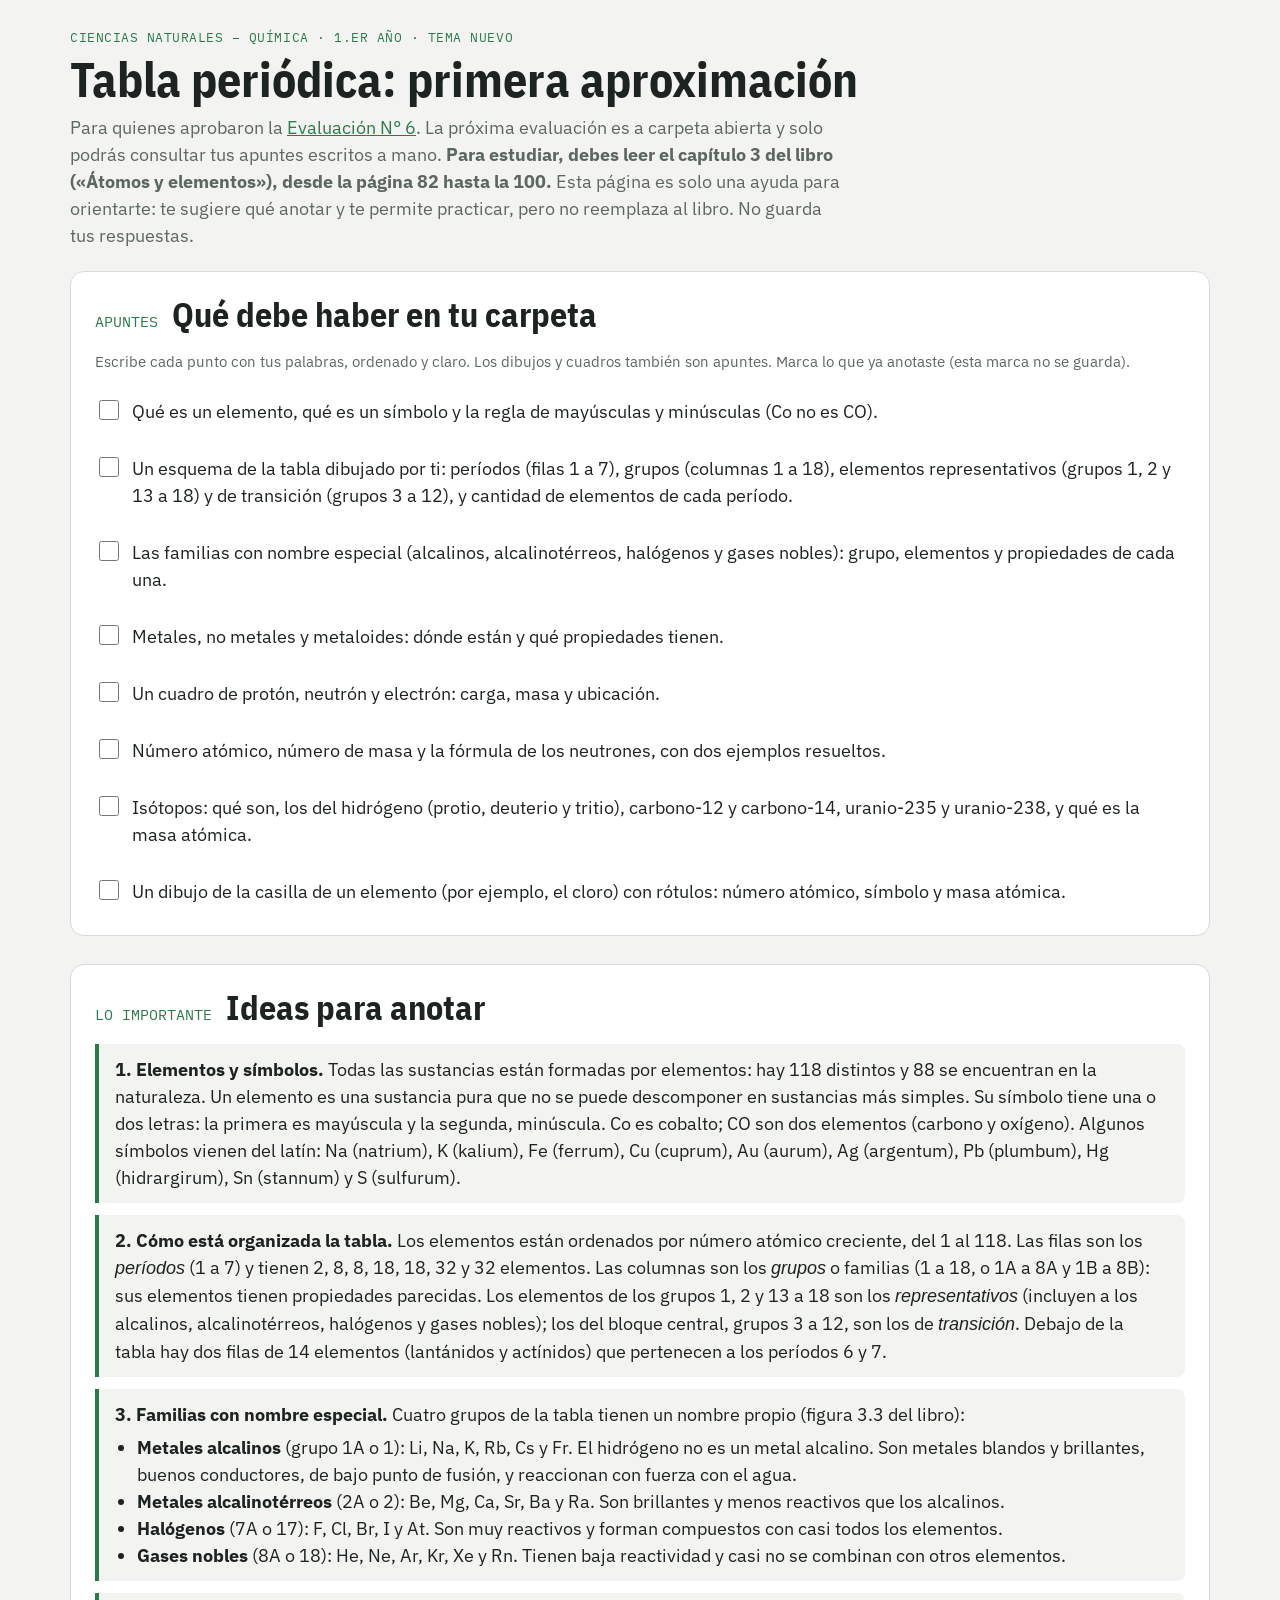
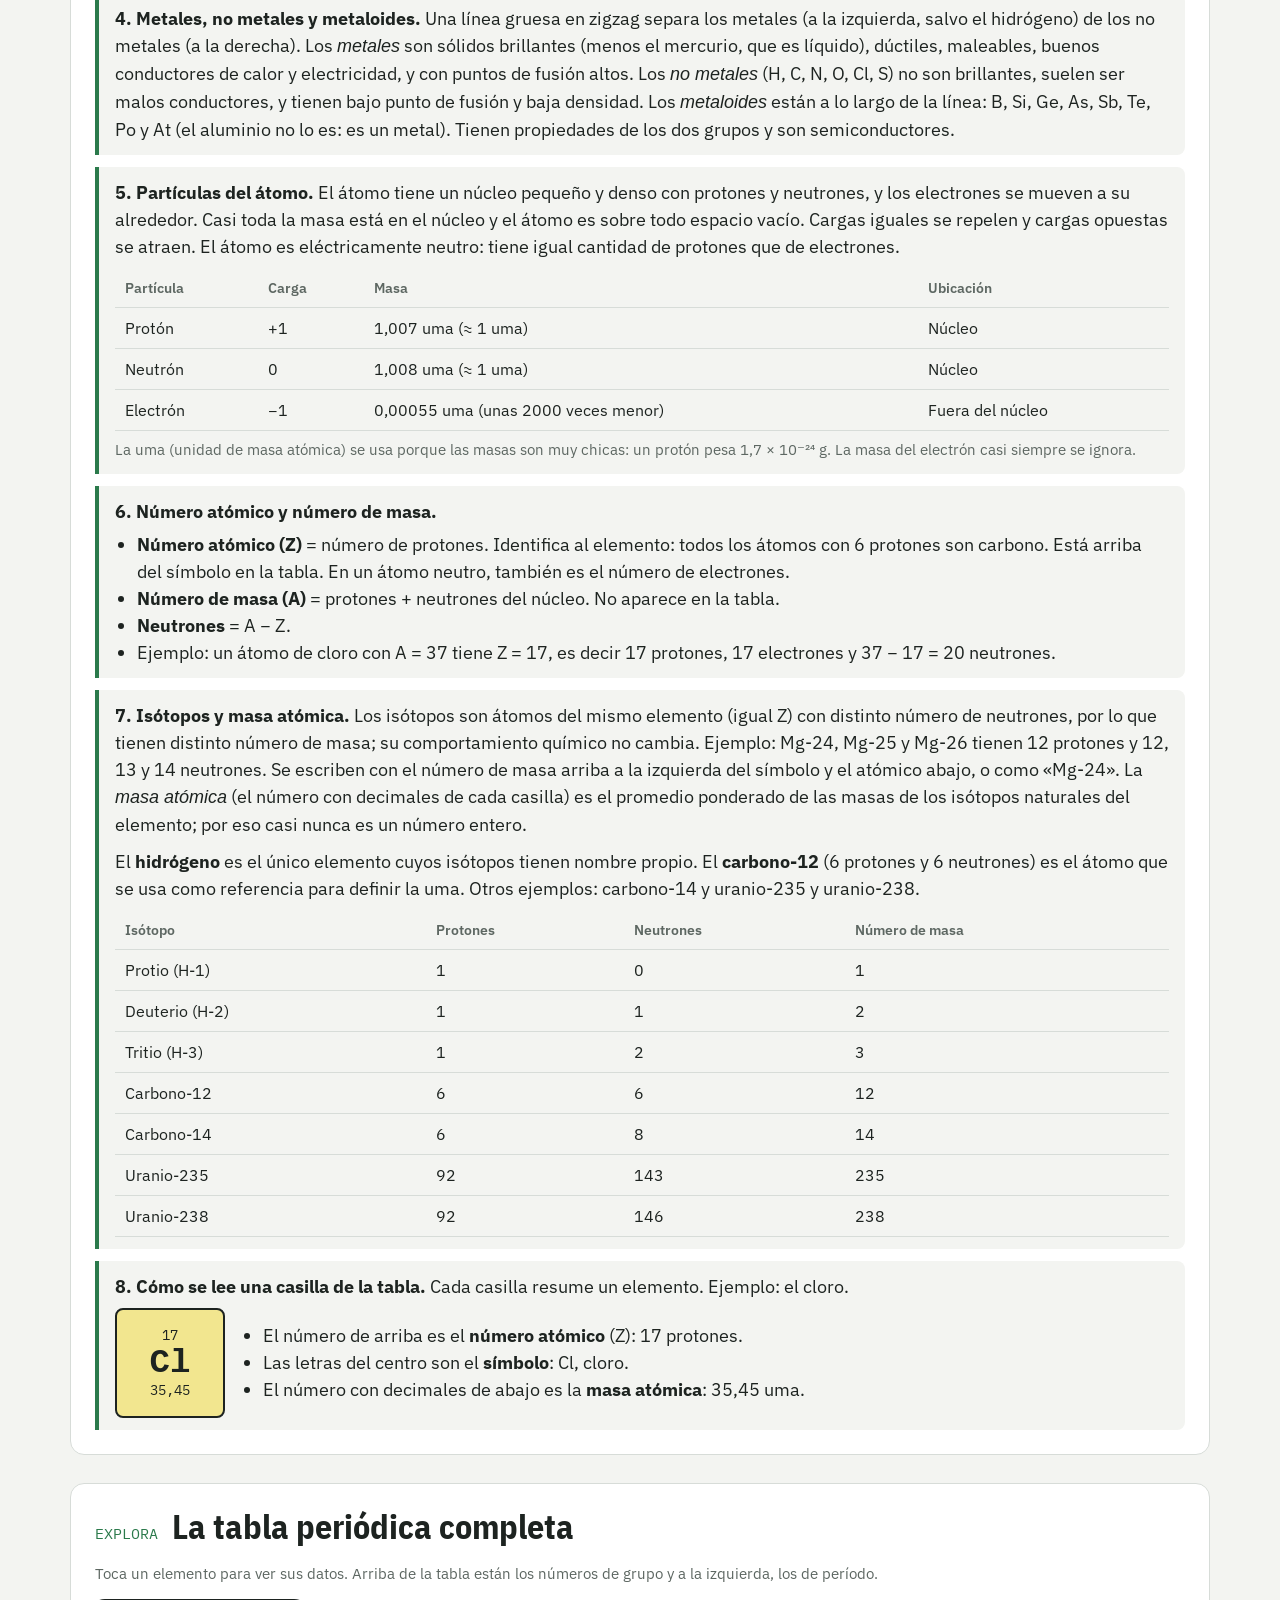
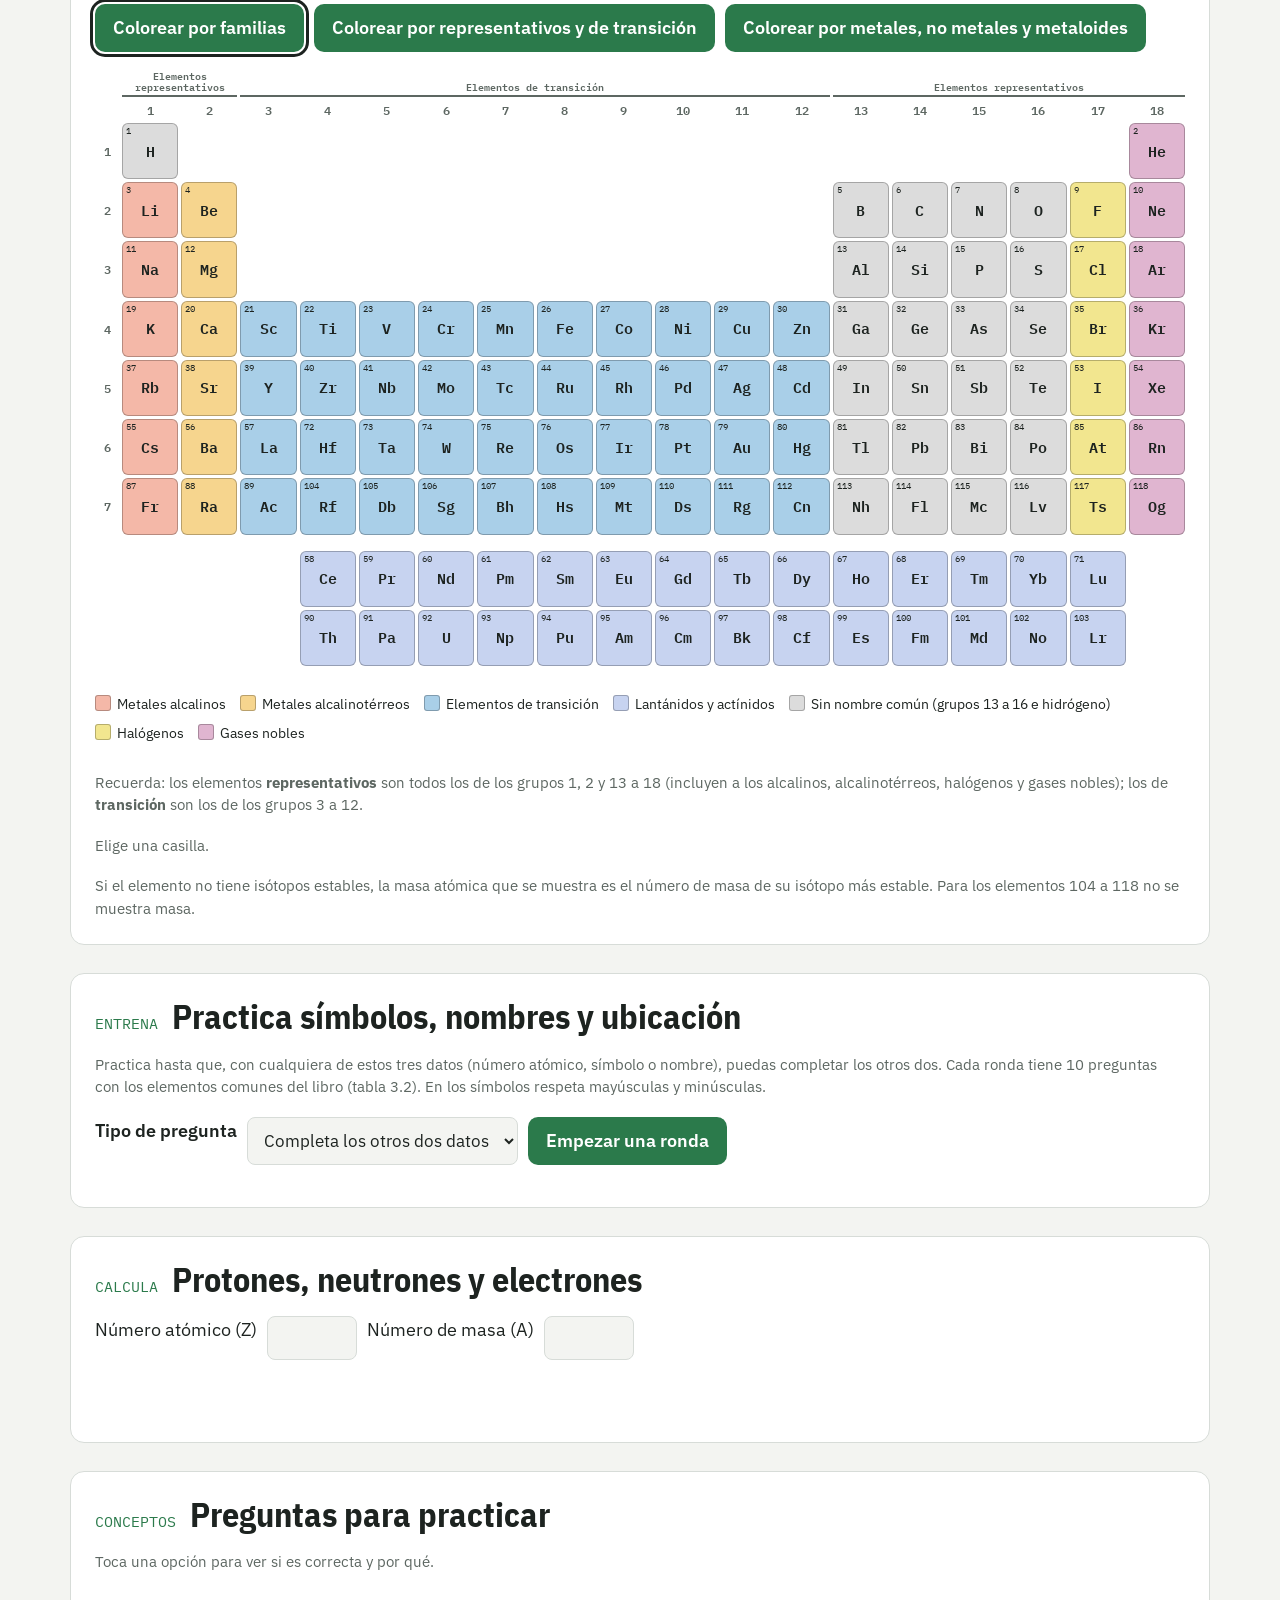
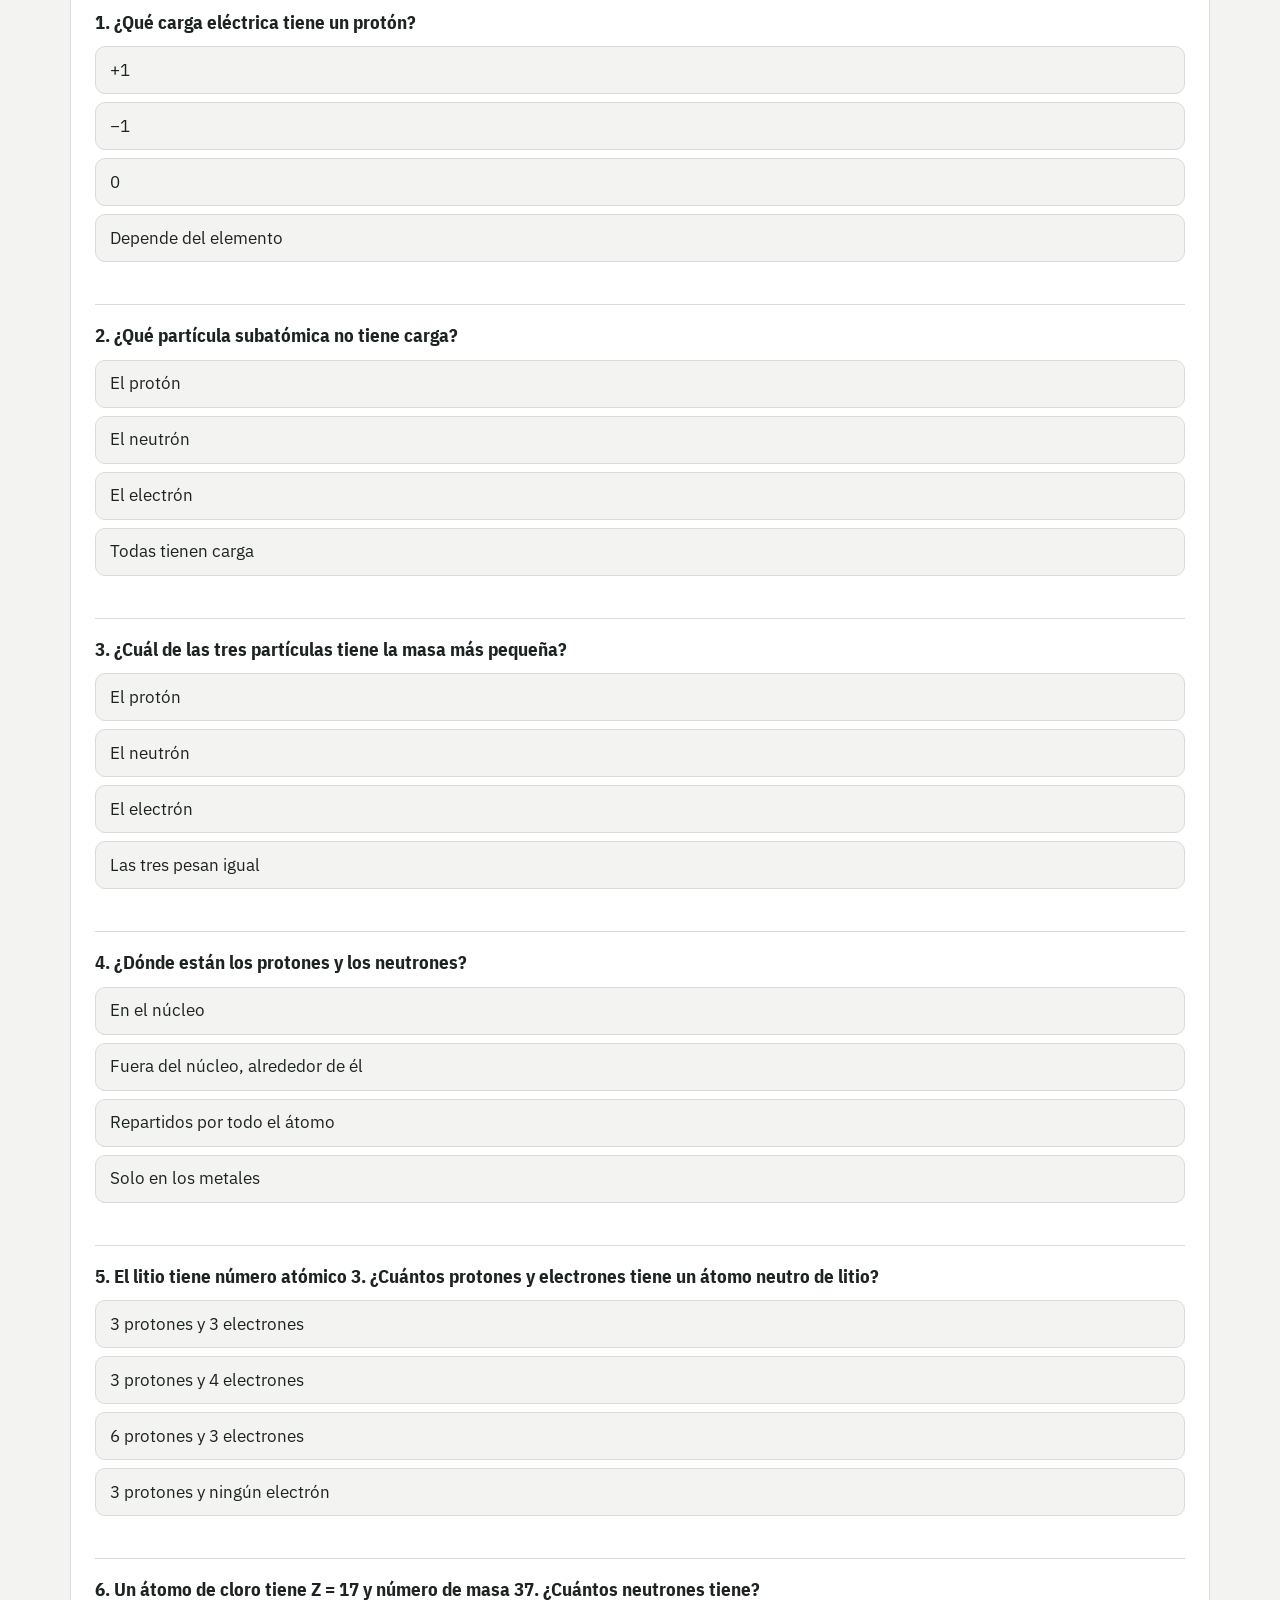
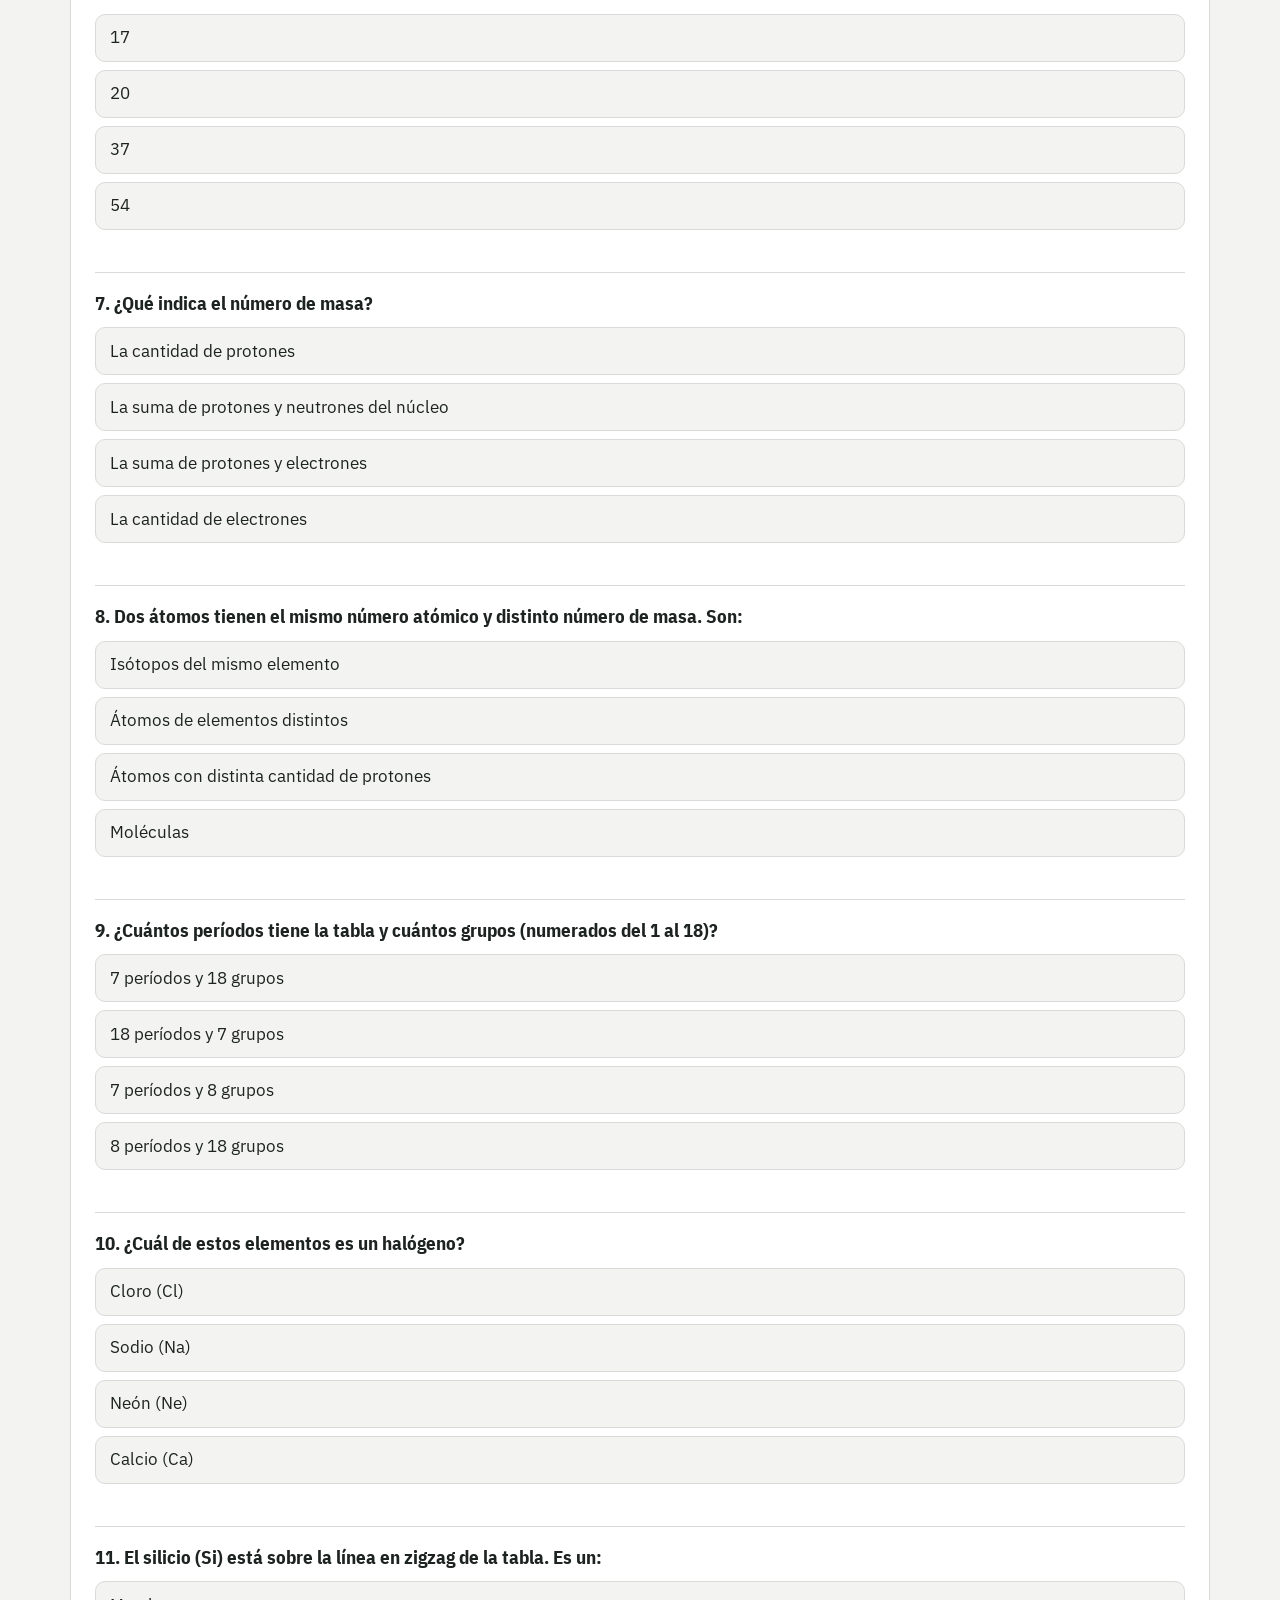
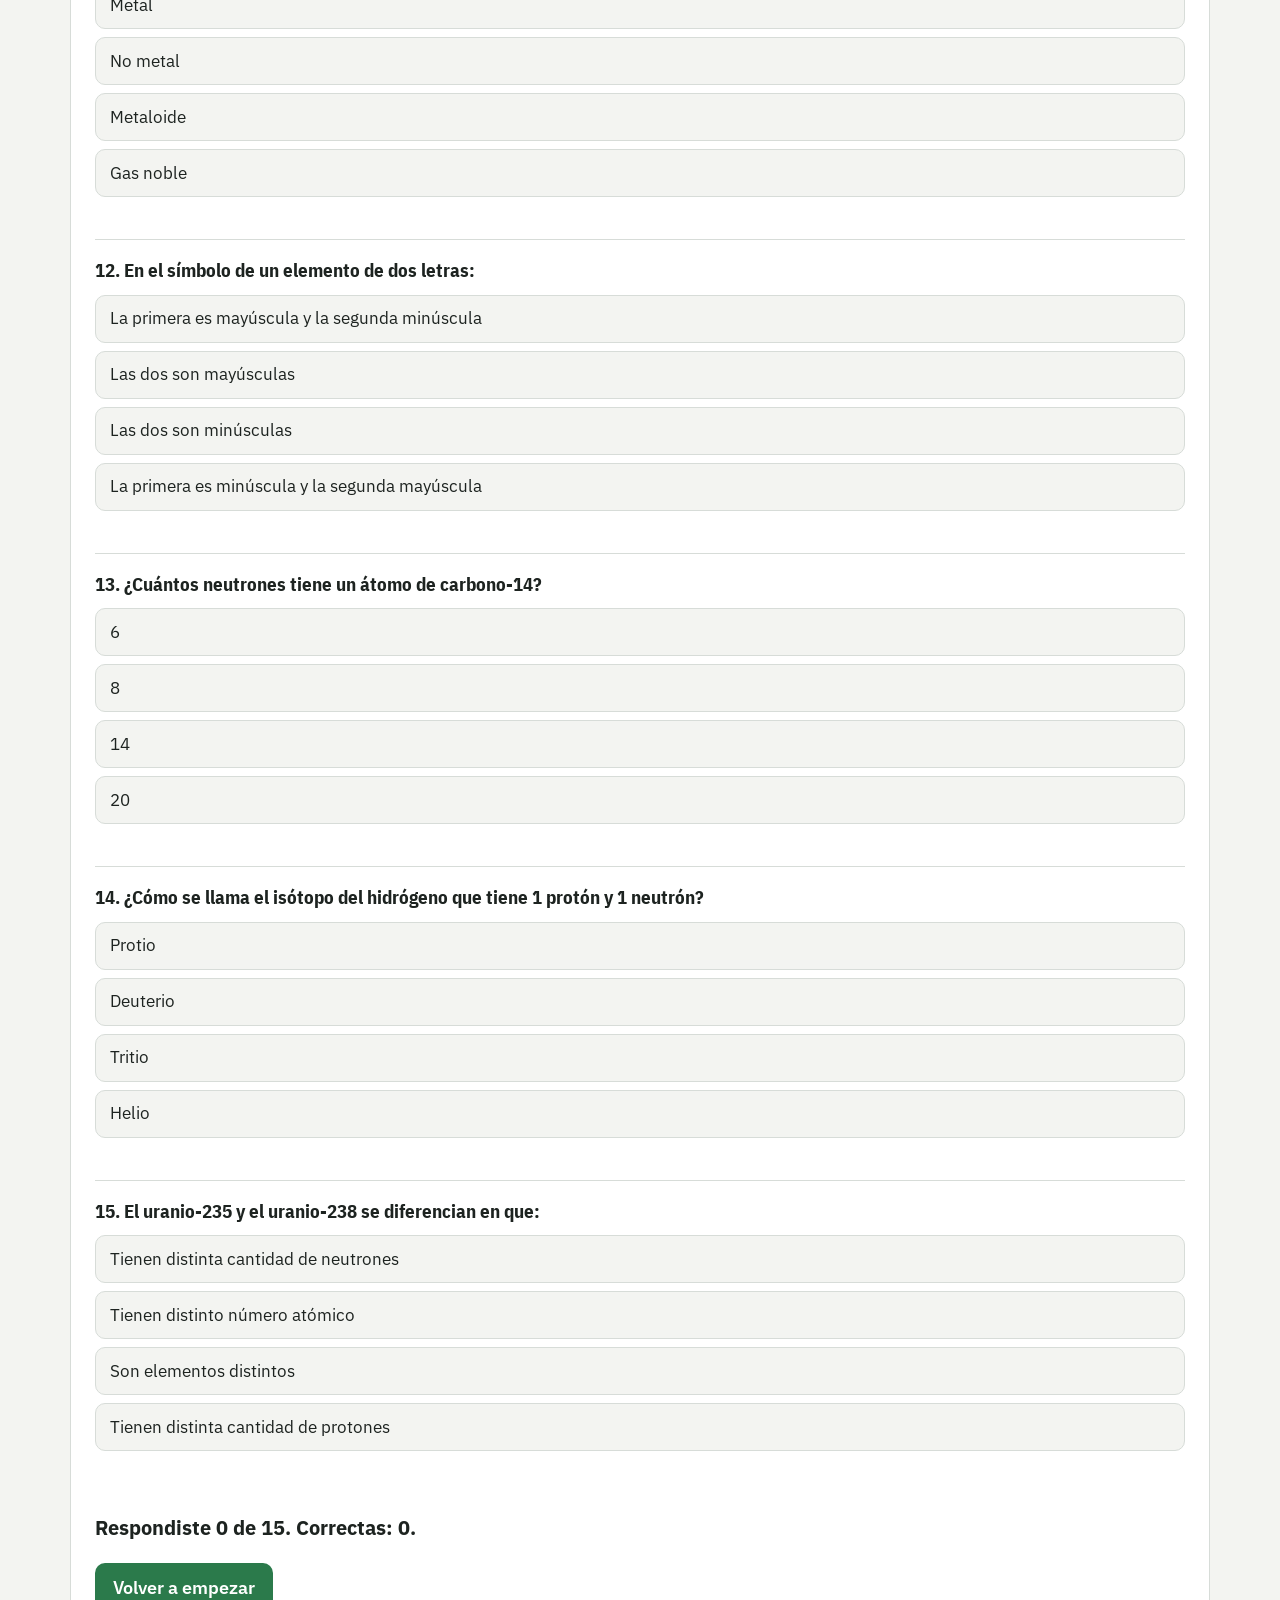
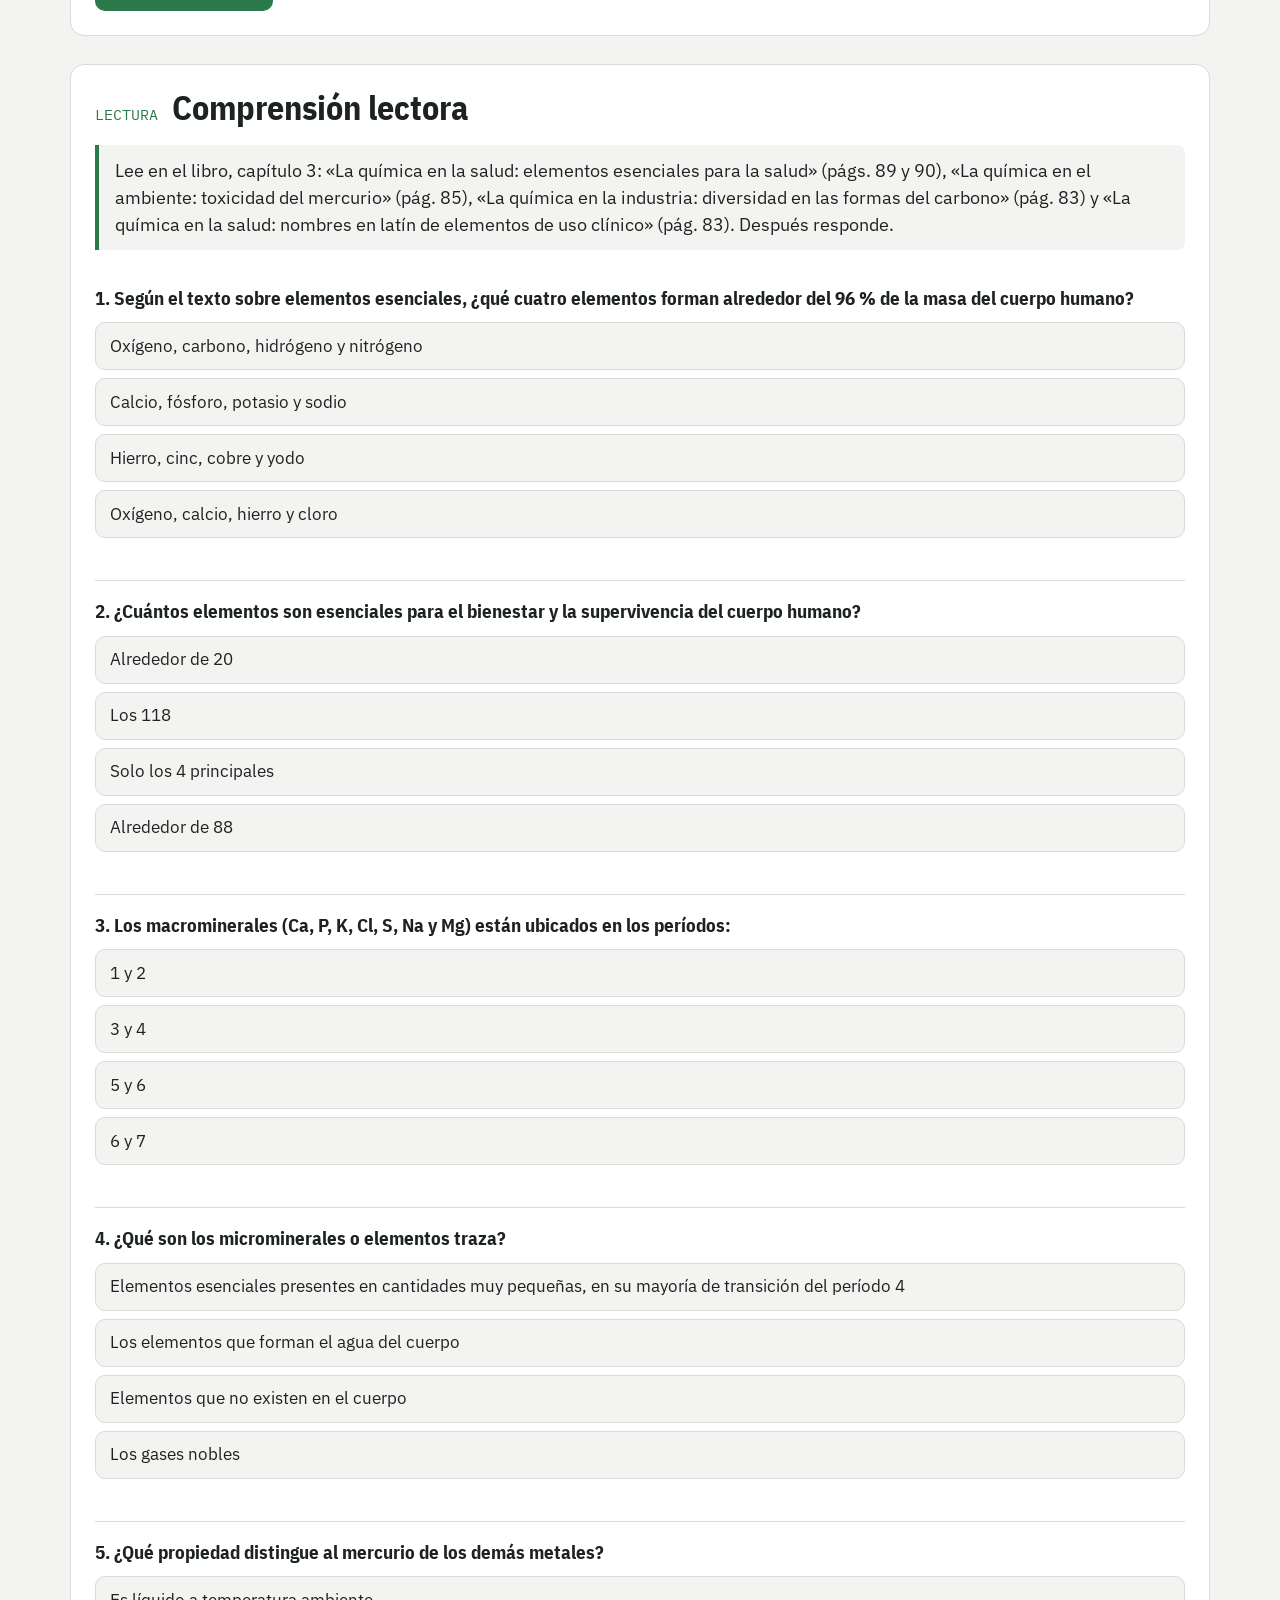
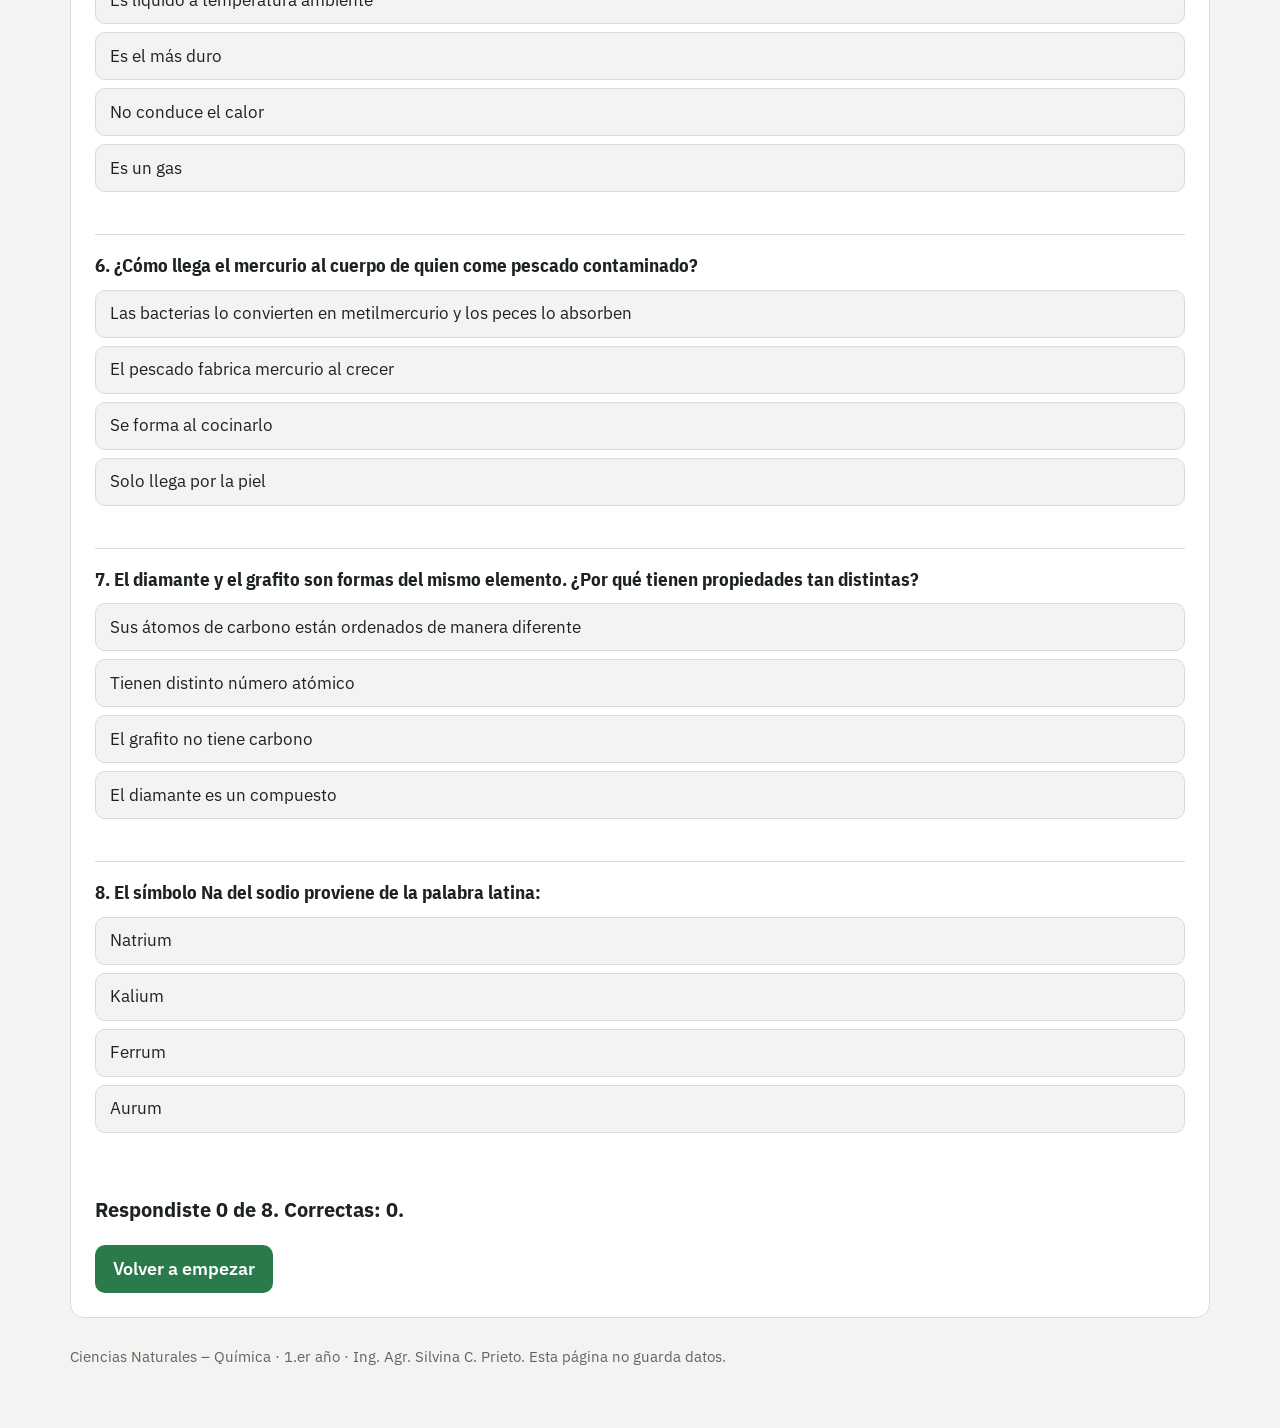
==== commit e5eb485b: "Tabla periódica: aclaración sobre el libro (págs. 82 a 100), entrenador con tres datos, esquema de r" ====
--- a/clases/02-tabla-periodica/index.html
+++ b/clases/02-tabla-periodica/index.html
@@ -10,7 +10,11 @@
 <link rel="stylesheet" href="../01-materia-medicion-densidad/simuladores/estilo.css">
 <link rel="stylesheet" href="../../recursos/practica.css">
 <style>
-.pt{grid-template-columns:24px repeat(18,minmax(40px,1fr));grid-template-rows:repeat(8,auto) 10px repeat(2,auto)}
+.pt{grid-template-columns:24px repeat(18,minmax(40px,1fr));grid-template-rows:auto auto repeat(7,auto) 10px repeat(2,auto)}
+.brk{font:600 10px var(--font-mono);text-align:center;border-bottom:2px solid var(--muted);color:var(--muted);padding-bottom:2px;line-height:1.15;align-self:end}
+.casilla{display:flex;flex-direction:column;align-items:center;justify-content:center;width:110px;height:110px;border:2px solid var(--ink);border-radius:8px;background:#f2e68f;color:#1d2320;font-family:var(--font-mono)}
+.casilla b{font-size:34px;line-height:1}.casilla small,.casilla span{font-size:14px}
+.boton[aria-pressed="true"]{outline:3px solid var(--ink);outline-offset:2px}
 .lab{font:600 12px var(--font-mono);color:var(--muted);display:grid;place-items:center}
 .apun label{display:flex;gap:10px;align-items:flex-start;padding:6px 0}
 .apun input{width:20px;height:20px;accent-color:var(--accent);flex:none;margin-top:2px}
@@ -24,7 +28,7 @@
 <header class="top">
   <div class="kicker">CIENCIAS NATURALES – QUÍMICA · 1.ER AÑO · TEMA NUEVO</div>
   <h1>Tabla periódica: primera aproximación</h1>
-  <p class="lead">Para quienes aprobaron la <a href="../../evaluaciones/06-sustancias-puras-y-mezclas/">Evaluación N° 6</a>. La próxima evaluación es a carpeta abierta y solo podrás consultar tus apuntes escritos a mano. Esta página te muestra qué anotar y te permite practicar. Está basada en el capítulo 3 del libro («Átomos y elementos», págs. 82 a 100). No guarda tus respuestas.</p>
+  <p class="lead">Para quienes aprobaron la <a href="../../evaluaciones/06-sustancias-puras-y-mezclas/">Evaluación N° 6</a>. La próxima evaluación es a carpeta abierta y solo podrás consultar tus apuntes escritos a mano. <strong>Para estudiar, debes leer el capítulo 3 del libro («Átomos y elementos»), desde la página 82 hasta la 100.</strong> Esta página es solo una ayuda para orientarte: te sugiere qué anotar y te permite practicar, pero no reemplaza al libro. No guarda tus respuestas.</p>
 </header>
 <main>
 
@@ -32,22 +36,21 @@
   <div class="titulo"><span class="num">APUNTES</span><h2>Qué debe haber en tu carpeta</h2></div>
   <p class="nota">Escribe cada punto con tus palabras, ordenado y claro. Los dibujos y cuadros también son apuntes. Marca lo que ya anotaste (esta marca no se guarda).</p>
   <label><input type="checkbox"> Qué es un elemento, qué es un símbolo y la regla de mayúsculas y minúsculas (Co no es CO).</label>
-  <label><input type="checkbox"> Los 41 elementos comunes con su nombre y su símbolo (tabla 3.2 del libro), con los nombres latinos de Na, K, Fe, Cu, Au, Ag, Pb, Hg, Sn y S.</label>
-  <label><input type="checkbox"> Un esquema de la tabla dibujado por ti: períodos (filas 1 a 7), grupos (columnas 1 a 18), elementos representativos y de transición, y cantidad de elementos de cada período.</label>
-  <label><input type="checkbox"> Las cuatro familias: grupo, elementos y propiedades de cada una.</label>
+  <label><input type="checkbox"> Un esquema de la tabla dibujado por ti: períodos (filas 1 a 7), grupos (columnas 1 a 18), elementos representativos (grupos 1, 2 y 13 a 18) y de transición (grupos 3 a 12), y cantidad de elementos de cada período.</label>
+  <label><input type="checkbox"> Las familias con nombre especial (alcalinos, alcalinotérreos, halógenos y gases nobles): grupo, elementos y propiedades de cada una.</label>
   <label><input type="checkbox"> Metales, no metales y metaloides: dónde están y qué propiedades tienen.</label>
   <label><input type="checkbox"> Un cuadro de protón, neutrón y electrón: carga, masa y ubicación.</label>
   <label><input type="checkbox"> Número atómico, número de masa y la fórmula de los neutrones, con dos ejemplos resueltos.</label>
-  <label><input type="checkbox"> Isótopos (ejemplo del magnesio) y qué es la masa atómica.</label>
-  <label><input type="checkbox"> Cómo se lee una casilla de la tabla (número atómico, símbolo y masa atómica).</label>
+  <label><input type="checkbox"> Isótopos: qué son, los del hidrógeno (protio, deuterio y tritio), carbono-12 y carbono-14, uranio-235 y uranio-238, y qué es la masa atómica.</label>
+  <label><input type="checkbox"> Un dibujo de la casilla de un elemento (por ejemplo, el cloro) con rótulos: número atómico, símbolo y masa atómica.</label>
 </section>
 
 <section class="bloque">
   <div class="titulo"><span class="num">LO IMPORTANTE</span><h2>Ideas para anotar</h2></div>
   <div class="ideas">
     <div class="idea"><strong>1. Elementos y símbolos.</strong> Todas las sustancias están formadas por elementos: hay 118 distintos y 88 se encuentran en la naturaleza. Un elemento es una sustancia pura que no se puede descomponer en sustancias más simples. Su símbolo tiene una o dos letras: la primera es mayúscula y la segunda, minúscula. Co es cobalto; CO son dos elementos (carbono y oxígeno). Algunos símbolos vienen del latín: Na (natrium), K (kalium), Fe (ferrum), Cu (cuprum), Au (aurum), Ag (argentum), Pb (plumbum), Hg (hidrargirum), Sn (stannum) y S (sulfurum).</div>
-    <div class="idea"><strong>2. Cómo está organizada la tabla.</strong> Los elementos están ordenados por número atómico creciente, del 1 al 118. Las filas son los <em>períodos</em> (1 a 7) y tienen 2, 8, 8, 18, 18, 32 y 32 elementos. Las columnas son los <em>grupos</em> o familias (1 a 18, o 1A a 8A y 1B a 8B): sus elementos tienen propiedades parecidas. Los grupos 1, 2 y 13 a 18 son los elementos <em>representativos</em>; el bloque central (grupos 3 a 12) son los de <em>transición</em>. Debajo de la tabla hay dos filas de 14 elementos (lantánidos y actínidos) que pertenecen a los períodos 6 y 7.</div>
-    <div class="idea"><strong>3. Familias con nombre.</strong>
+    <div class="idea"><strong>2. Cómo está organizada la tabla.</strong> Los elementos están ordenados por número atómico creciente, del 1 al 118. Las filas son los <em>períodos</em> (1 a 7) y tienen 2, 8, 8, 18, 18, 32 y 32 elementos. Las columnas son los <em>grupos</em> o familias (1 a 18, o 1A a 8A y 1B a 8B): sus elementos tienen propiedades parecidas. Los elementos de los grupos 1, 2 y 13 a 18 son los <em>representativos</em> (incluyen a los alcalinos, alcalinotérreos, halógenos y gases nobles); los del bloque central, grupos 3 a 12, son los de <em>transición</em>. Debajo de la tabla hay dos filas de 14 elementos (lantánidos y actínidos) que pertenecen a los períodos 6 y 7.</div>
+    <div class="idea"><strong>3. Familias con nombre especial.</strong> Cuatro grupos de la tabla tienen un nombre propio (figura 3.3 del libro):
       <ul>
         <li><strong>Metales alcalinos</strong> (grupo 1A o 1): Li, Na, K, Rb, Cs y Fr. El hidrógeno no es un metal alcalino. Son metales blandos y brillantes, buenos conductores, de bajo punto de fusión, y reaccionan con fuerza con el agua.</li>
         <li><strong>Metales alcalinotérreos</strong> (2A o 2): Be, Mg, Ca, Sr, Ba y Ra. Son brillantes y menos reactivos que los alcalinos.</li>
@@ -69,25 +72,41 @@
         <li><strong>Neutrones</strong> = A − Z.</li>
         <li>Ejemplo: un átomo de cloro con A = 37 tiene Z = 17, es decir 17 protones, 17 electrones y 37 − 17 = 20 neutrones.</li>
       </ul></div>
-    <div class="idea"><strong>7. Isótopos y masa atómica.</strong> Los isótopos son átomos del mismo elemento (igual Z) con distinto número de neutrones, por lo que tienen distinto número de masa; su comportamiento químico no cambia. Ejemplo: Mg-24, Mg-25 y Mg-26 tienen 12 protones y 12, 13 y 14 neutrones. Se escriben con el número de masa arriba a la izquierda del símbolo y el atómico abajo, o como «Mg-24». La <em>masa atómica</em> (el número con decimales de cada casilla) es el promedio ponderado de las masas de los isótopos naturales del elemento; por eso casi nunca es un número entero.</div>
+    <div class="idea"><strong>7. Isótopos y masa atómica.</strong> Los isótopos son átomos del mismo elemento (igual Z) con distinto número de neutrones, por lo que tienen distinto número de masa; su comportamiento químico no cambia. Ejemplo: Mg-24, Mg-25 y Mg-26 tienen 12 protones y 12, 13 y 14 neutrones. Se escriben con el número de masa arriba a la izquierda del símbolo y el atómico abajo, o como «Mg-24». La <em>masa atómica</em> (el número con decimales de cada casilla) es el promedio ponderado de las masas de los isótopos naturales del elemento; por eso casi nunca es un número entero.
+      <p style="margin:10px 0 0">El <strong>hidrógeno</strong> es el único elemento cuyos isótopos tienen nombre propio. El <strong>carbono-12</strong> (6 protones y 6 neutrones) es el átomo que se usa como referencia para definir la uma. Otros ejemplos: carbono-14 y uranio-235 y uranio-238.</p>
+      <div class="tabla-wrap"><table style="margin-top:10px"><thead><tr><th>Isótopo</th><th>Protones</th><th>Neutrones</th><th>Número de masa</th></tr></thead><tbody>
+        <tr><td>Protio (H-1)</td><td>1</td><td>0</td><td>1</td></tr>
+        <tr><td>Deuterio (H-2)</td><td>1</td><td>1</td><td>2</td></tr>
+        <tr><td>Tritio (H-3)</td><td>1</td><td>2</td><td>3</td></tr>
+        <tr><td>Carbono-12</td><td>6</td><td>6</td><td>12</td></tr>
+        <tr><td>Carbono-14</td><td>6</td><td>8</td><td>14</td></tr>
+        <tr><td>Uranio-235</td><td>92</td><td>143</td><td>235</td></tr>
+        <tr><td>Uranio-238</td><td>92</td><td>146</td><td>238</td></tr>
+      </tbody></table></div></div>
+    <div class="idea"><strong>8. Cómo se lee una casilla de la tabla.</strong> Cada casilla resume un elemento. Ejemplo: el cloro.
+      <div style="display:flex;gap:18px;align-items:center;flex-wrap:wrap;margin-top:8px">
+        <div class="casilla"><small>17</small><b>Cl</b><span>35,45</span></div>
+        <ul style="margin:0;padding-left:20px"><li>El número de arriba es el <strong>número atómico</strong> (Z): 17 protones.</li><li>Las letras del centro son el <strong>símbolo</strong>: Cl, cloro.</li><li>El número con decimales de abajo es la <strong>masa atómica</strong>: 35,45 uma.</li></ul>
+      </div></div>
   </div>
 </section>
 
 <section class="bloque">
   <div class="titulo"><span class="num">EXPLORA</span><h2>La tabla periódica completa</h2></div>
   <p class="nota">Toca un elemento para ver sus datos. Arriba de la tabla están los números de grupo y a la izquierda, los de período.</p>
-  <div class="fila-botones"><button type="button" class="boton" id="mfam" aria-pressed="true">Colorear por familias</button><button type="button" class="boton" id="mtip" aria-pressed="false">Colorear por metales, no metales y metaloides</button></div>
+  <div class="fila-botones"><button type="button" class="boton" id="mfam" aria-pressed="true">Colorear por familias</button><button type="button" class="boton" id="mcla" aria-pressed="false">Colorear por representativos y de transición</button><button type="button" class="boton" id="mtip" aria-pressed="false">Colorear por metales, no metales y metaloides</button></div>
   <div class="tabla-wrap"><div class="pt" id="pt" role="group" aria-label="Tabla periódica de los 118 elementos"></div></div>
   <div class="ley-tabla leyenda-i" id="ley"></div>
+  <p class="nota">Recuerda: los elementos <strong>representativos</strong> son todos los de los grupos 1, 2 y 13 a 18 (incluyen a los alcalinos, alcalinotérreos, halógenos y gases nobles); los de <strong>transición</strong> son los de los grupos 3 a 12.</p>
   <div class="detalle" id="det"><p class="nota">Elige una casilla.</p></div>
   <p class="nota">Si el elemento no tiene isótopos estables, la masa atómica que se muestra es el número de masa de su isótopo más estable. Para los elementos 104 a 118 no se muestra masa.</p>
 </section>
 
 <section class="bloque">
   <div class="titulo"><span class="num">ENTRENA</span><h2>Practica símbolos, nombres y ubicación</h2></div>
-  <p class="nota">Cada ronda tiene 10 preguntas con los 41 elementos comunes del libro. En los símbolos respeta mayúsculas y minúsculas.</p>
+  <p class="nota">Practica hasta que, con cualquiera de estos tres datos (número atómico, símbolo o nombre), puedas completar los otros dos. Cada ronda tiene 10 preguntas con los elementos comunes del libro (tabla 3.2). En los símbolos respeta mayúsculas y minúsculas.</p>
   <div class="fila-botones"><label for="modo" style="font-weight:600">Tipo de pregunta</label>
-    <select id="modo"><option value="sn">Símbolo → nombre</option><option value="ns">Nombre → símbolo</option><option value="zn">Número atómico → elemento</option><option value="p">Elemento → período</option><option value="g">Elemento → grupo (1 a 18)</option></select>
+    <select id="modo"><option value="t">Completa los otros dos datos</option><option value="sn">Símbolo → nombre</option><option value="ns">Nombre → símbolo</option><option value="zn">Número atómico → elemento</option><option value="p">Elemento → período</option><option value="g">Elemento → grupo (1 a 18)</option></select>
     <button type="button" class="boton" id="nueva">Empezar una ronda</button></div>
   <div class="entr" id="entr"></div>
 </section>
@@ -122,8 +141,8 @@
 const COMUNES = "Al Ar As Ba B Br Cd Ca C Cl Cr Co Cu F Au He H I Fe Pb Li Mg Mn Hg Ne Ni N O P Pt K Ra Si Ag Na Sr S Sn Ti U Zn".split(" ");
 const GA = ["1A","2A","3B","4B","5B","6B","7B","8B","8B","8B","1B","2B","3A","4A","5A","6A","7A","8A"];
 const MD = ["B","Si","Ge","As","Sb","Te","Po","At"], NM = ["H","C","N","O","P","S","Se","F","Cl","Br","I","Ts"];
-const FC = { alc: "#f4b8a8", ate: "#f6d58e", tra: "#a9cfe8", int: "#c7d3f0", rep: "#c9d6b0", hal: "#f2e68f", gn: "#e0b5d0" };
-const FL = { alc: "Metales alcalinos", ate: "Metales alcalinotérreos", tra: "Elementos de transición", int: "Lantánidos y actínidos", rep: "Representativos sin nombre común", hal: "Halógenos", gn: "Gases nobles" };
+const FC = { alc: "#f4b8a8", ate: "#f6d58e", tra: "#a9cfe8", int: "#c7d3f0", rep: "#dcdcdc", hal: "#f2e68f", gn: "#e0b5d0" };
+const FL = { alc: "Metales alcalinos", ate: "Metales alcalinotérreos", tra: "Elementos de transición", int: "Lantánidos y actínidos", rep: "Sin nombre común (grupos 13 a 16 e hidrógeno)", hal: "Halógenos", gn: "Gases nobles" };
 const FAMN = { alc: "metal alcalino", ate: "metal alcalinotérreo", tra: "elemento de transición", rep: "sin nombre común", hal: "halógeno", gn: "gas noble" };
 const TC = { met: "#a9cfe8", mtd: "#8fcf9b", nm: "#f2e68f" }, TN = { met: "metal", mtd: "metaloide", nm: "no metal" };
 function pos(z) {
@@ -142,13 +161,15 @@
 const tipo = (s, g) => MD.includes(s) ? "mtd" : (NM.includes(s) || g === 18) ? "nm" : "met";
 const pt = document.getElementById("pt"), det = document.getElementById("det"), celdas = [];
 let modo = "fam", sel = -1;
-for (let g = 1; g <= 18; g++) pt.insertAdjacentHTML("beforeend", '<span class="lab" style="grid-row:1;grid-column:' + (g + 1) + '">' + g + "</span>");
-for (let p = 1; p <= 7; p++) pt.insertAdjacentHTML("beforeend", '<span class="lab" style="grid-row:' + (p + 1) + ';grid-column:1">' + p + "</span>");
-const color = i => { const o = pos(i + 1); return modo === "fam" ? FC[fam(i + 1, o.g)] : TC[tipo(S[i], o.g)]; };
+pt.insertAdjacentHTML("beforeend", '<span class="brk" style="grid-row:1;grid-column:2/4">Elementos representativos</span><span class="brk" style="grid-row:1;grid-column:4/14">Elementos de transición</span><span class="brk" style="grid-row:1;grid-column:14/20">Elementos representativos</span>');
+for (let g = 1; g <= 18; g++) pt.insertAdjacentHTML("beforeend", '<span class="lab" style="grid-row:2;grid-column:' + (g + 1) + '">' + g + "</span>");
+for (let p = 1; p <= 7; p++) pt.insertAdjacentHTML("beforeend", '<span class="lab" style="grid-row:' + (p + 2) + ';grid-column:1">' + p + "</span>");
+const cla = g => g === 0 ? "int" : (g >= 3 && g <= 12) ? "tra" : "rep", CLC = { rep: "#c9d6b0", tra: "#a9cfe8", int: "#c7d3f0" };
+const color = i => { const o = pos(i + 1); return modo === "fam" ? FC[fam(i + 1, o.g)] : modo === "cla" ? CLC[cla(o.g)] : TC[tipo(S[i], o.g)]; };
 S.forEach((s, i) => {
   const o = pos(i + 1), b = document.createElement("button");
   b.type = "button"; b.className = "el"; b.setAttribute("aria-pressed", "false"); b.setAttribute("aria-label", N[i] + ", " + s + ", número atómico " + (i + 1));
-  b.style.gridRow = (o.r || o.p) + 1; b.style.gridColumn = (o.c || o.g) + 1; b.innerHTML = "<small>" + (i + 1) + "</small>" + s;
+  b.style.gridRow = (o.r || o.p) + 2; b.style.gridColumn = (o.c || o.g) + 1; b.innerHTML = "<small>" + (i + 1) + "</small>" + s;
   b.onclick = () => detalle(i); pt.appendChild(b); celdas.push(b);
 });
 function detalle(i) {
@@ -163,12 +184,13 @@
 }
 function pintar() {
   celdas.forEach((b, i) => b.style.background = color(i));
-  const L = modo === "fam" ? Object.keys(FL).map(k => [FC[k], FL[k]]) : [[TC.met, "Metales"], [TC.mtd, "Metaloides"], [TC.nm, "No metales"]];
+  const L = modo === "fam" ? Object.keys(FL).map(k => [FC[k], FL[k]]) : modo === "cla" ? [[CLC.rep, "Elementos representativos (grupos 1, 2 y 13 a 18)"], [CLC.tra, "Elementos de transición (grupos 3 a 12)"], [CLC.int, "Lantánidos y actínidos (transición interna)"]] : [[TC.met, "Metales"], [TC.mtd, "Metaloides"], [TC.nm, "No metales"]];
   document.getElementById("ley").innerHTML = L.map(v => '<span style="--c:' + v[0] + '">' + v[1] + "</span>").join(" ");
-  document.getElementById("mfam").setAttribute("aria-pressed", modo === "fam"); document.getElementById("mtip").setAttribute("aria-pressed", modo !== "fam");
+  document.getElementById("mfam").setAttribute("aria-pressed", modo === "fam"); document.getElementById("mcla").setAttribute("aria-pressed", modo === "cla"); document.getElementById("mtip").setAttribute("aria-pressed", modo === "tip");
   if (sel >= 0) detalle(sel);
 }
 document.getElementById("mfam").onclick = () => { modo = "fam"; pintar(); };
+document.getElementById("mcla").onclick = () => { modo = "cla"; pintar(); };
 document.getElementById("mtip").onclick = () => { modo = "tip"; pintar(); };
 pintar();
 
@@ -180,27 +202,29 @@
   idx.sort(() => Math.random() - .5);
   return idx.slice(0, 10).map(i => {
     const s = S[i], n = N[i], z = i + 1, o = pos(z), nl = n.toLowerCase();
-    if (m === "sn") return { q: "¿Qué elemento tiene el símbolo " + s + "?", r: n, ok: a => norm(a) === norm(n) };
-    if (m === "ns") return { q: "¿Cuál es el símbolo de " + nl + "?", r: s, ok: a => a.trim() === s };
-    if (m === "zn") return { q: "¿Qué elemento tiene número atómico " + z + "?", r: n, ok: a => norm(a) === norm(n) };
-    if (m === "p") return { q: "¿En qué período está el " + nl + "?", r: String(o.p), ok: a => a.trim() === String(o.p) };
-    return { q: "¿En qué grupo (1 a 18) está el " + nl + "?", r: String(o.g), ok: a => a.trim() === String(o.g) };
+    const C = { z: { e: "Número atómico", r: String(z), ok: a => a.trim() === String(z) }, s: { e: "Símbolo", r: s, ok: a => a.trim() === s }, n: { e: "Nombre", r: n, ok: a => norm(a) === norm(n) } };
+    if (m === "t") { const d = "zsn"[Math.floor(Math.random() * 3)]; return { q: "Un elemento tiene " + (d === "z" ? "número atómico " + z : d === "s" ? "símbolo " + s : "nombre " + nl) + ". Completa los otros dos datos.", campos: [..."zsn".replace(d, "")].map(x => C[x]) }; }
+    if (m === "sn") return { q: "¿Qué elemento tiene el símbolo " + s + "?", campos: [C.n] };
+    if (m === "ns") return { q: "¿Cuál es el símbolo de " + nl + "?", campos: [C.s] };
+    if (m === "zn") return { q: "¿Qué elemento tiene número atómico " + z + "?", campos: [C.n] };
+    if (m === "p") return { q: "¿En qué período está el " + nl + "?", campos: [{ e: "Período", r: String(o.p), ok: a => a.trim() === String(o.p) }] };
+    return { q: "¿En qué grupo (1 a 18) está el " + nl + "?", campos: [{ e: "Grupo", r: String(o.g), ok: a => a.trim() === String(o.g) }] };
   });
 }
 let ronda = [], k = 0, pts = 0;
 function mostrar() {
   const E = document.getElementById("entr");
   if (k >= ronda.length) { E.innerHTML = '<p class="puntaje">Terminaste: ' + pts + " de " + ronda.length + " correctas.</p>"; return; }
-  const q = ronda[k];
-  E.innerHTML = "<h3>" + (k + 1) + ". " + q.q + '</h3><div class="fila-botones"><input id="resp" type="text" autocomplete="off" aria-label="Tu respuesta"><button type="button" class="boton" id="comp">Comprobar</button></div><p class="dev" id="dv" aria-live="polite"></p>';
-  const inp = E.querySelector("#resp"), dv = E.querySelector("#dv"), b = E.querySelector("#comp"); inp.focus();
+  const q = ronda[k], mult = q.campos.length > 1;
+  E.innerHTML = "<h3>" + (k + 1) + ". " + q.q + '</h3><div class="fila-botones">' + q.campos.map(c => "<label>" + (mult ? c.e + " " : "") + '<input type="text" autocomplete="off" aria-label="' + c.e + '"></label>').join("") + '<button type="button" class="boton" id="comp">Comprobar</button></div><p class="dev" id="dv" aria-live="polite"></p>';
+  const ins = [...E.querySelectorAll("input")], dv = E.querySelector("#dv"), b = E.querySelector("#comp"); ins[0].focus();
   const check = () => {
     if (b.dataset.h) { k++; mostrar(); return; }
-    const bien = q.ok(inp.value); if (bien) pts++;
-    dv.textContent = (bien ? "Correcto. " : "No es esa. ") + "Respuesta: " + q.r + "."; b.dataset.h = 1; inp.disabled = true;
-    b.textContent = k + 1 < ronda.length ? "Siguiente" : "Ver resultado"; b.focus();
+    const bien = q.campos.every((c, j) => c.ok(ins[j].value)); if (bien) pts++;
+    dv.textContent = (bien ? "Correcto. " : "No es esa. ") + "Respuesta: " + q.campos.map(c => (mult ? c.e + " " : "") + c.r).join("; ") + ".";
+    b.dataset.h = 1; ins.forEach(x => x.disabled = true); b.textContent = k + 1 < ronda.length ? "Siguiente" : "Ver resultado"; b.focus();
   };
-  b.onclick = check; inp.onkeydown = e => { if (e.key === "Enter") check(); };
+  b.onclick = check; ins.forEach(x => x.onkeydown = e => { if (e.key === "Enter") check(); });
 }
 document.getElementById("nueva").onclick = () => { ronda = preguntas(document.getElementById("modo").value); k = 0; pts = 0; mostrar(); };
 
@@ -226,7 +250,10 @@
  { q: "¿Cuántos períodos tiene la tabla y cuántos grupos (numerados del 1 al 18)?", o: ["7 períodos y 18 grupos", "18 períodos y 7 grupos", "7 períodos y 8 grupos", "8 períodos y 18 grupos"], ok: 0, e: "Los períodos son las filas (1 a 7) y los grupos, las columnas (1 a 18)." },
  { q: "¿Cuál de estos elementos es un halógeno?", o: ["Cloro (Cl)", "Sodio (Na)", "Neón (Ne)", "Calcio (Ca)"], ok: 0, e: "Los halógenos están en el grupo 7A (17): F, Cl, Br, I y At." },
  { q: "El silicio (Si) está sobre la línea en zigzag de la tabla. Es un:", o: ["Metal", "No metal", "Metaloide", "Gas noble"], ok: 2, e: "Los elementos de la línea (B, Si, Ge, As, Sb, Te, Po y At) son metaloides." },
- { q: "En el símbolo de un elemento de dos letras:", o: ["La primera es mayúscula y la segunda minúscula", "Las dos son mayúsculas", "Las dos son minúsculas", "La primera es minúscula y la segunda mayúscula"], ok: 0, e: "Co es cobalto; CO son dos elementos: carbono y oxígeno." }
+ { q: "En el símbolo de un elemento de dos letras:", o: ["La primera es mayúscula y la segunda minúscula", "Las dos son mayúsculas", "Las dos son minúsculas", "La primera es minúscula y la segunda mayúscula"], ok: 0, e: "Co es cobalto; CO son dos elementos: carbono y oxígeno." },
+ { q: "¿Cuántos neutrones tiene un átomo de carbono-14?", o: ["6", "8", "14", "20"], ok: 1, e: "Neutrones = número de masa − número atómico = 14 − 6 = 8." },
+ { q: "¿Cómo se llama el isótopo del hidrógeno que tiene 1 protón y 1 neutrón?", o: ["Protio", "Deuterio", "Tritio", "Helio"], ok: 1, e: "Protio: 1 protón y 0 neutrones. Deuterio: 1 y 1. Tritio: 1 y 2. El hidrógeno es el único elemento cuyos isótopos tienen nombre propio." },
+ { q: "El uranio-235 y el uranio-238 se diferencian en que:", o: ["Tienen distinta cantidad de neutrones", "Tienen distinto número atómico", "Son elementos distintos", "Tienen distinta cantidad de protones"], ok: 0, e: "Los dos tienen 92 protones: son isótopos del mismo elemento. El uranio-235 tiene 143 neutrones y el uranio-238, 146." }
 ]);
 quiz(document.getElementById("quizL"), [
  { q: "Según el texto sobre elementos esenciales, ¿qué cuatro elementos forman alrededor del 96 % de la masa del cuerpo humano?", o: ["Oxígeno, carbono, hidrógeno y nitrógeno", "Calcio, fósforo, potasio y sodio", "Hierro, cinc, cobre y yodo", "Oxígeno, calcio, hierro y cloro"], ok: 0, e: "Son elementos representativos de los períodos 1 y 2. Los otros grupos de opciones son macrominerales y microminerales." },
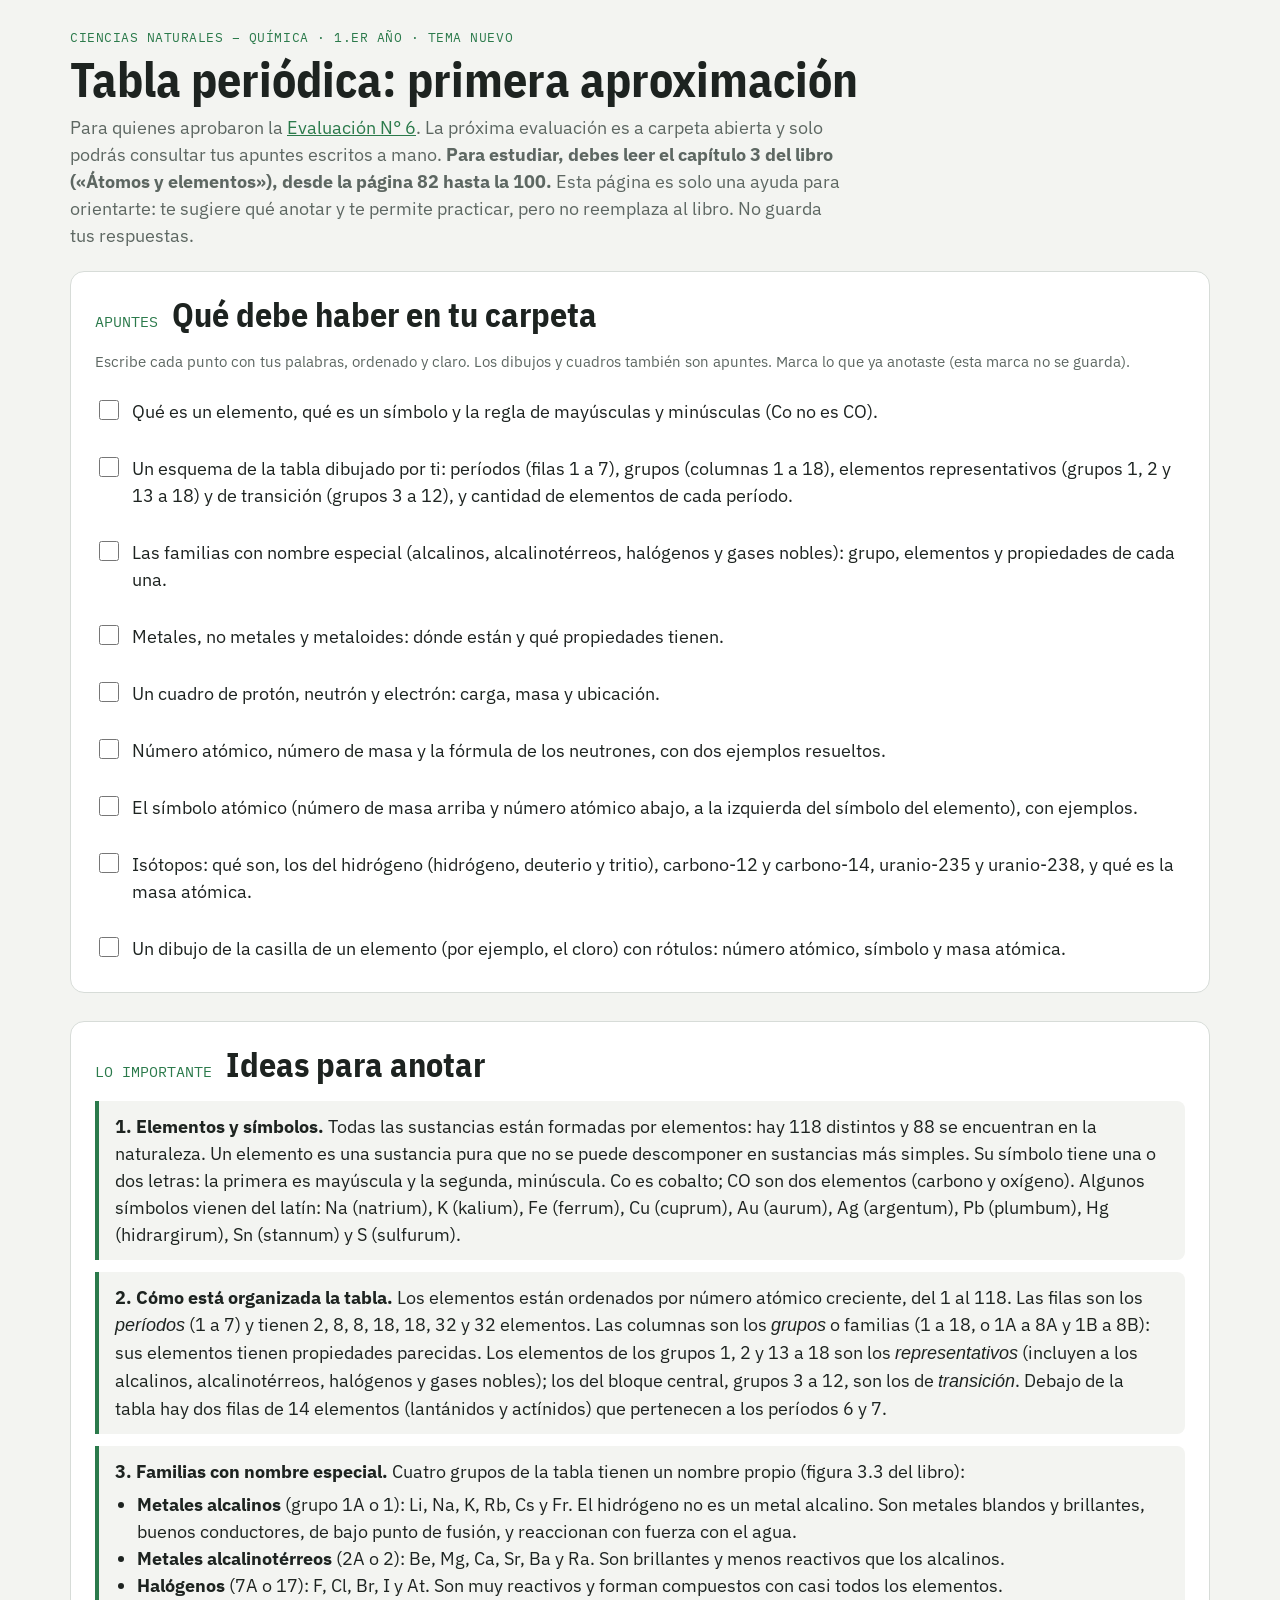
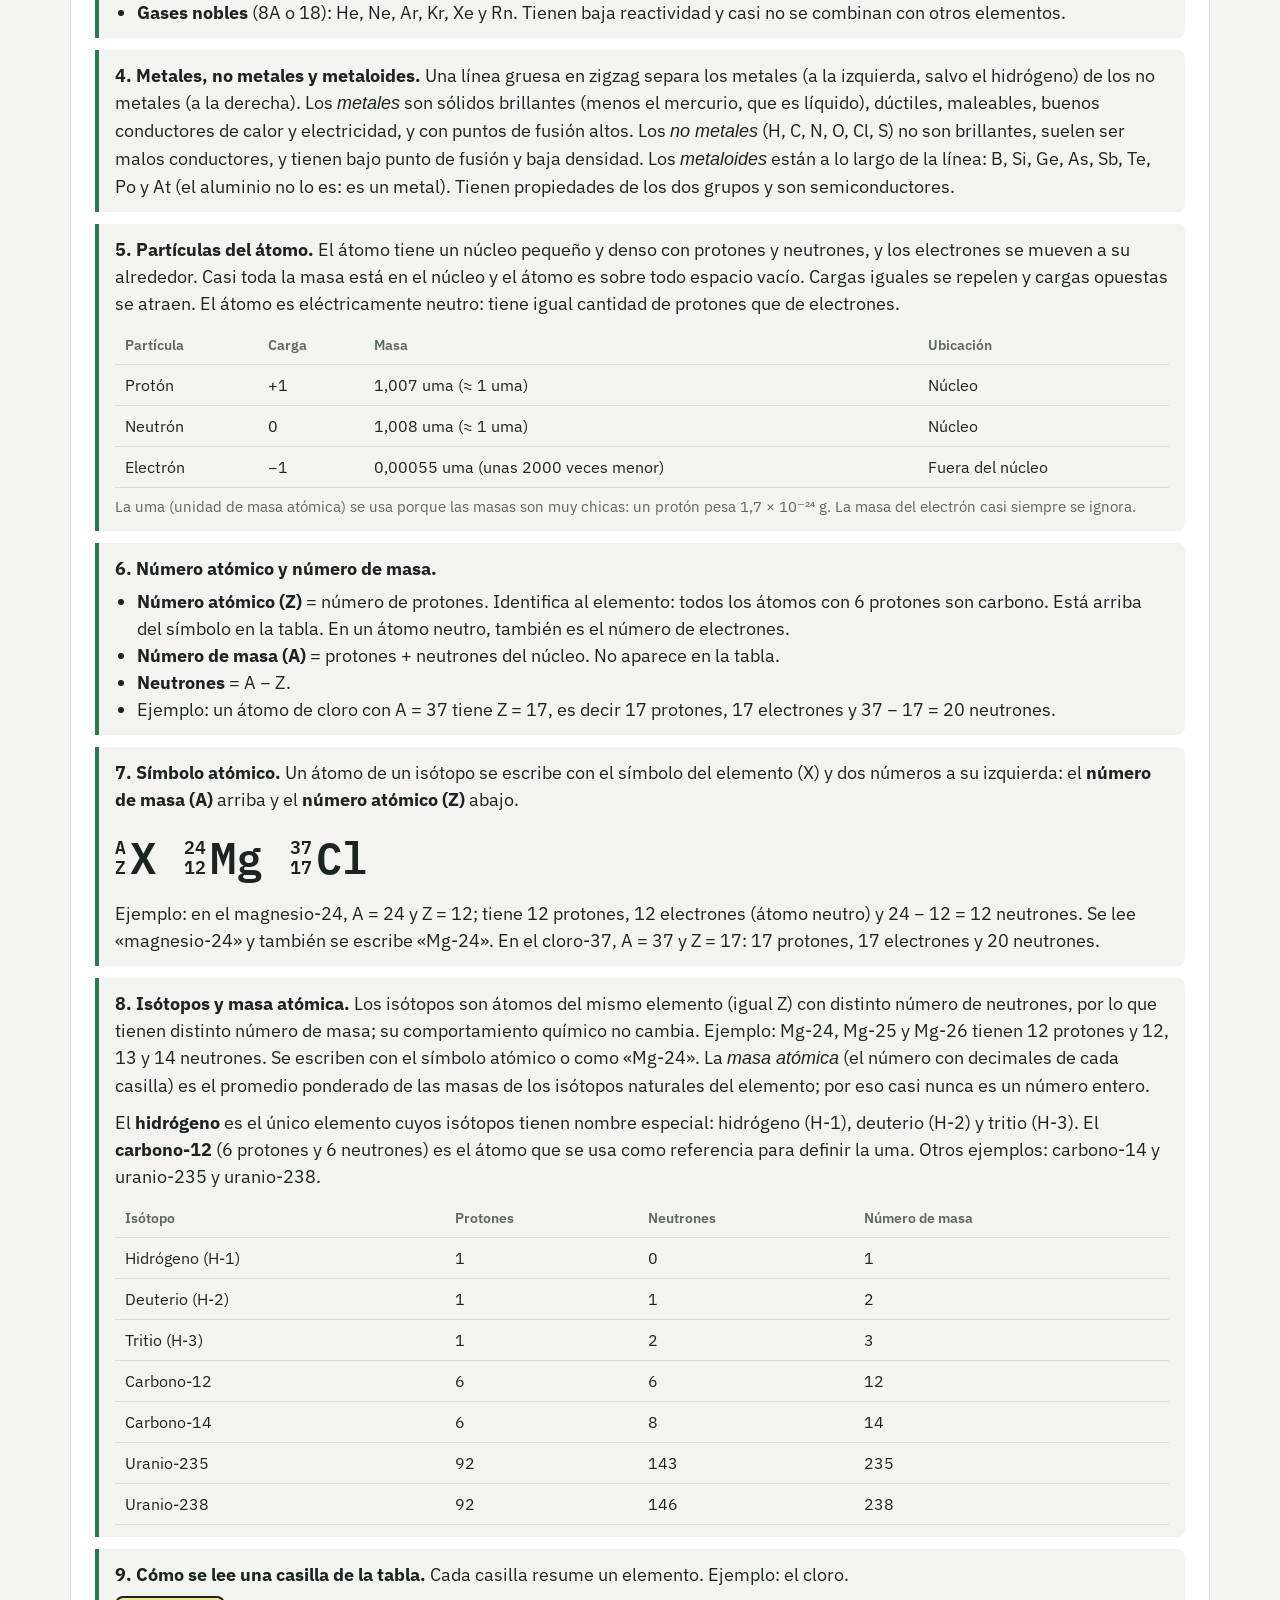
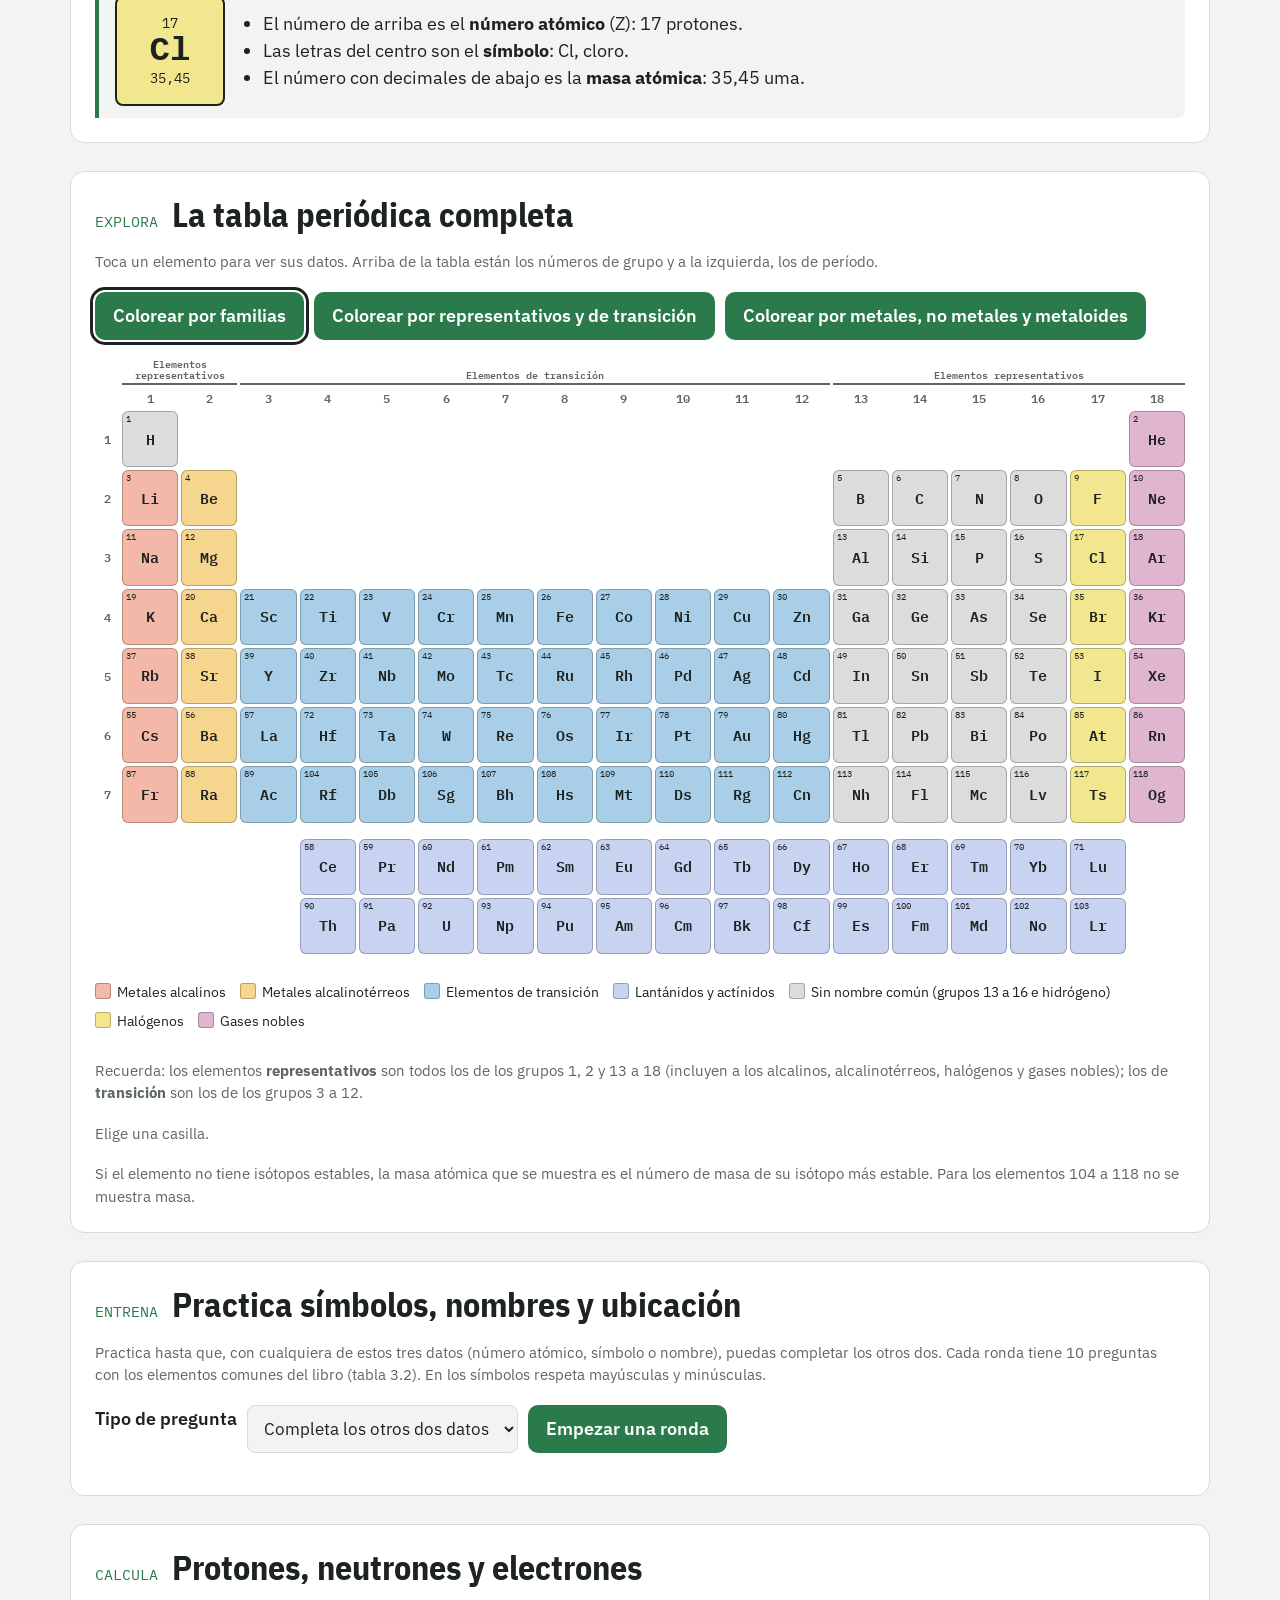
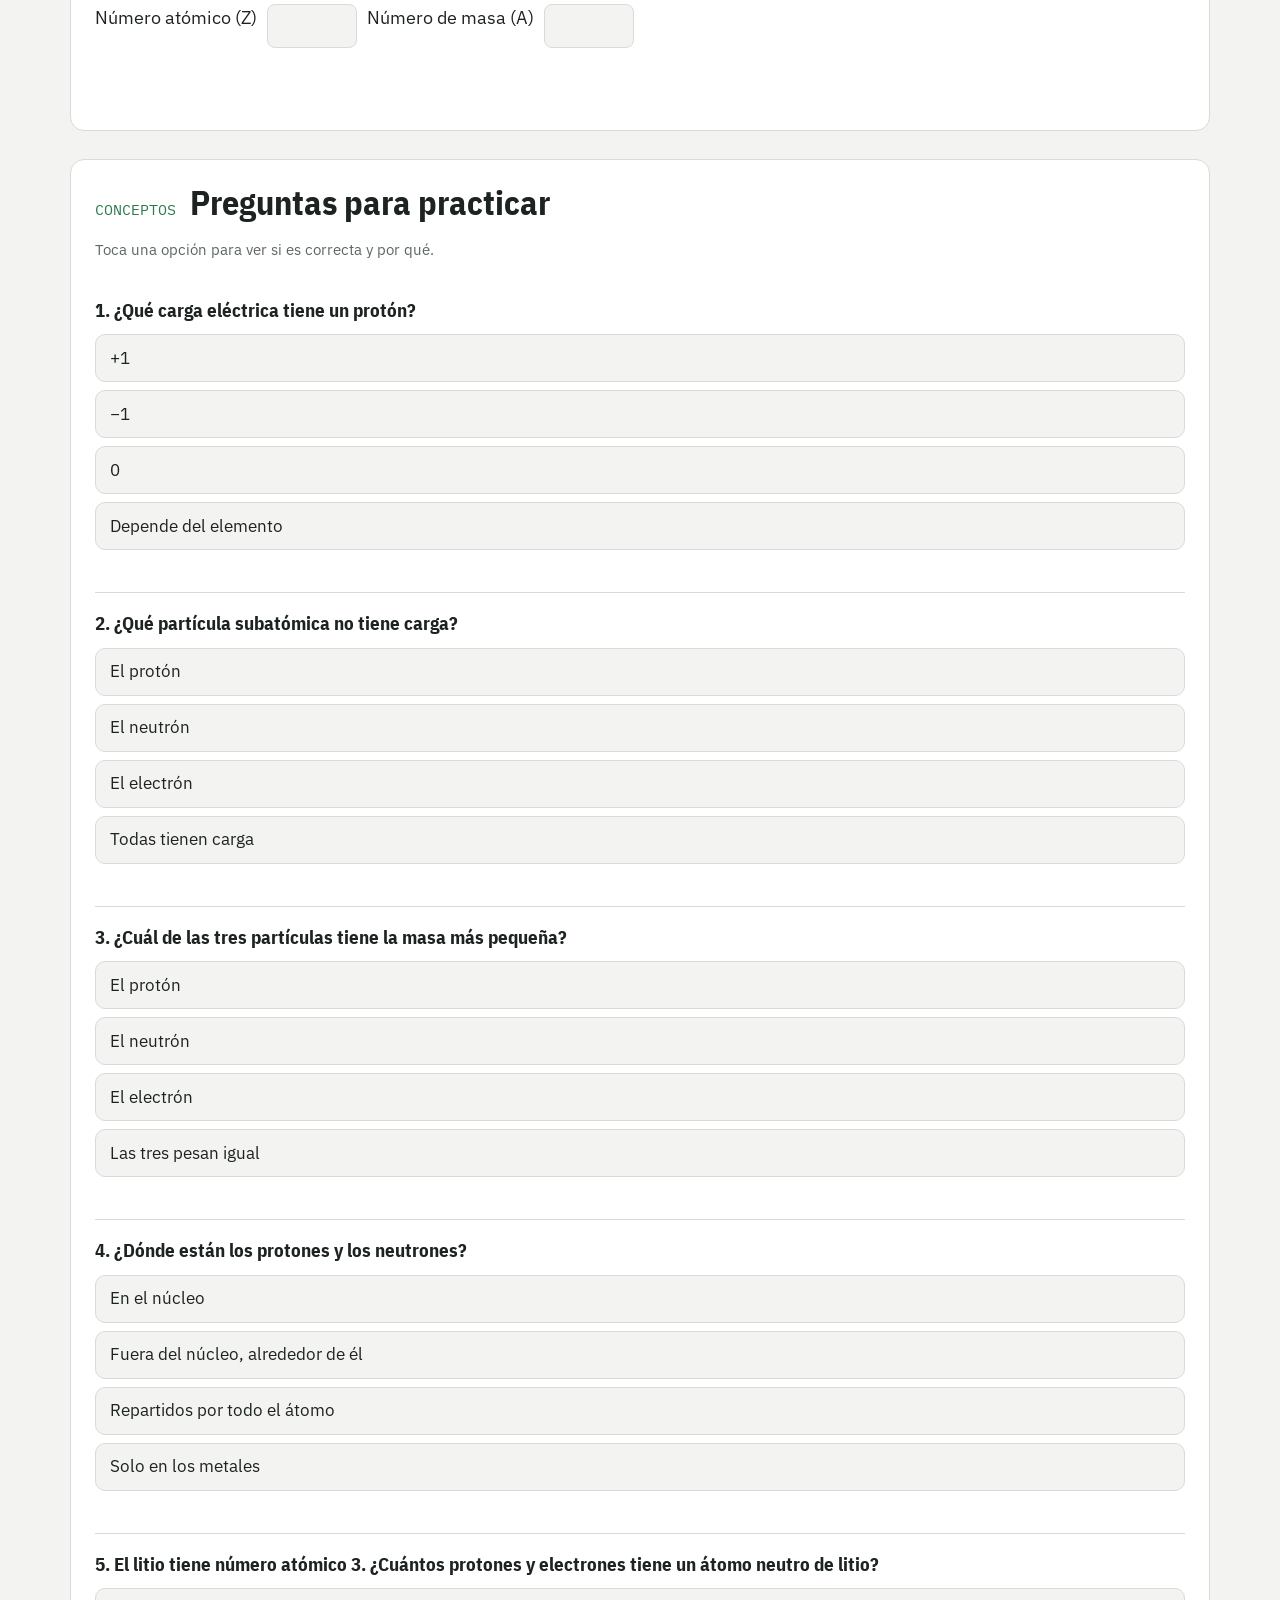
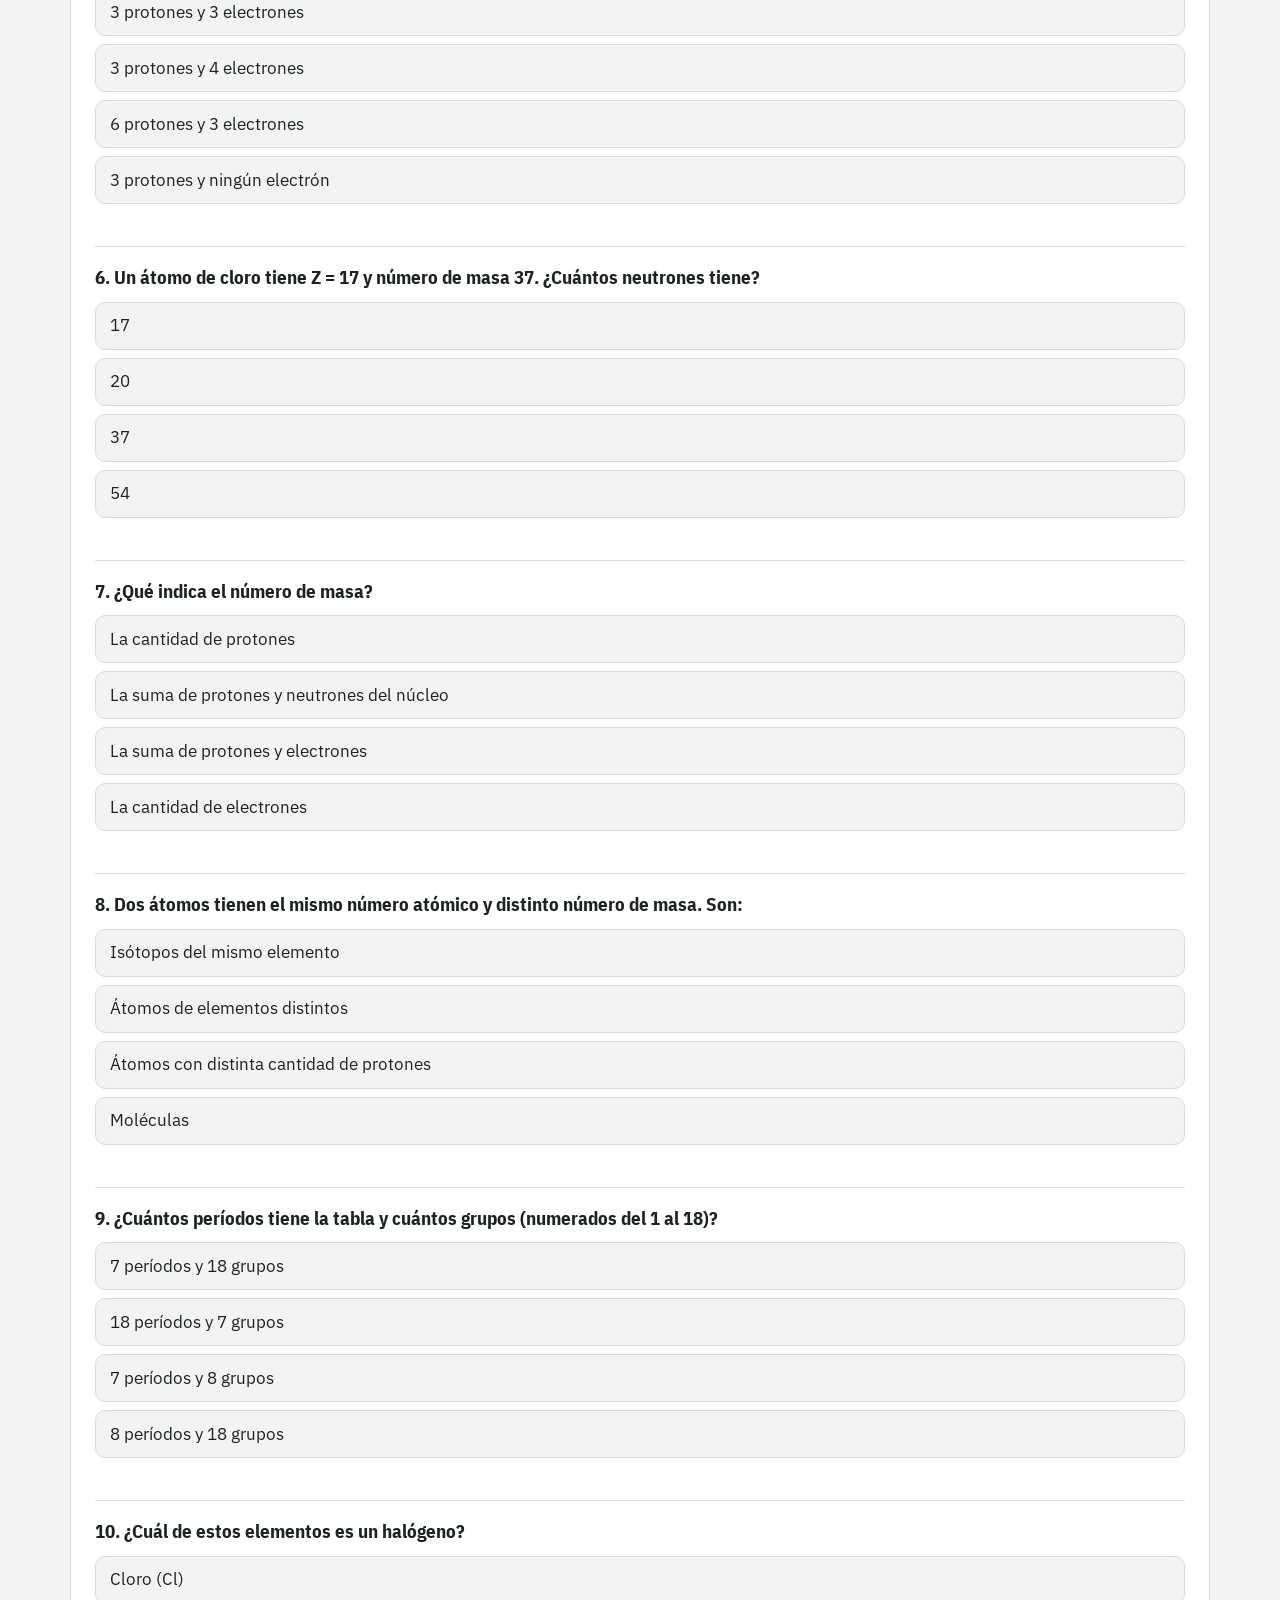
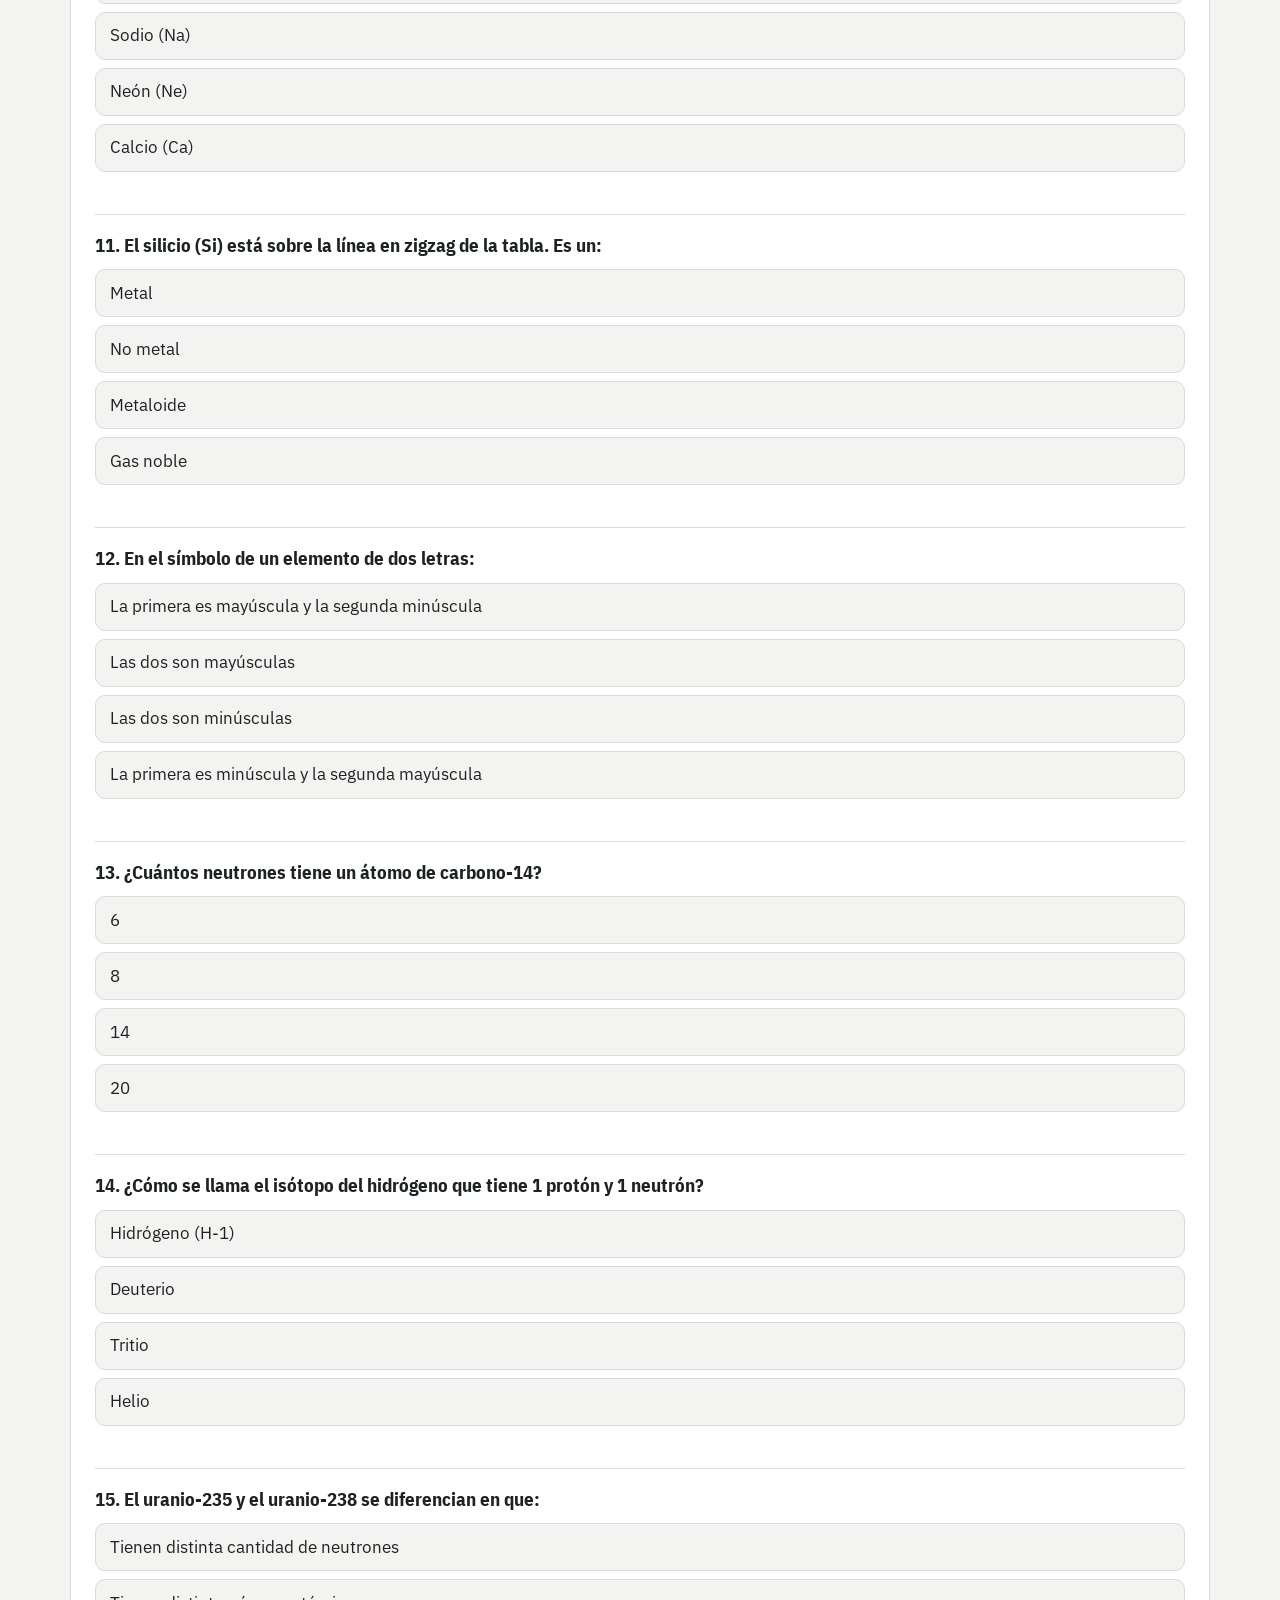
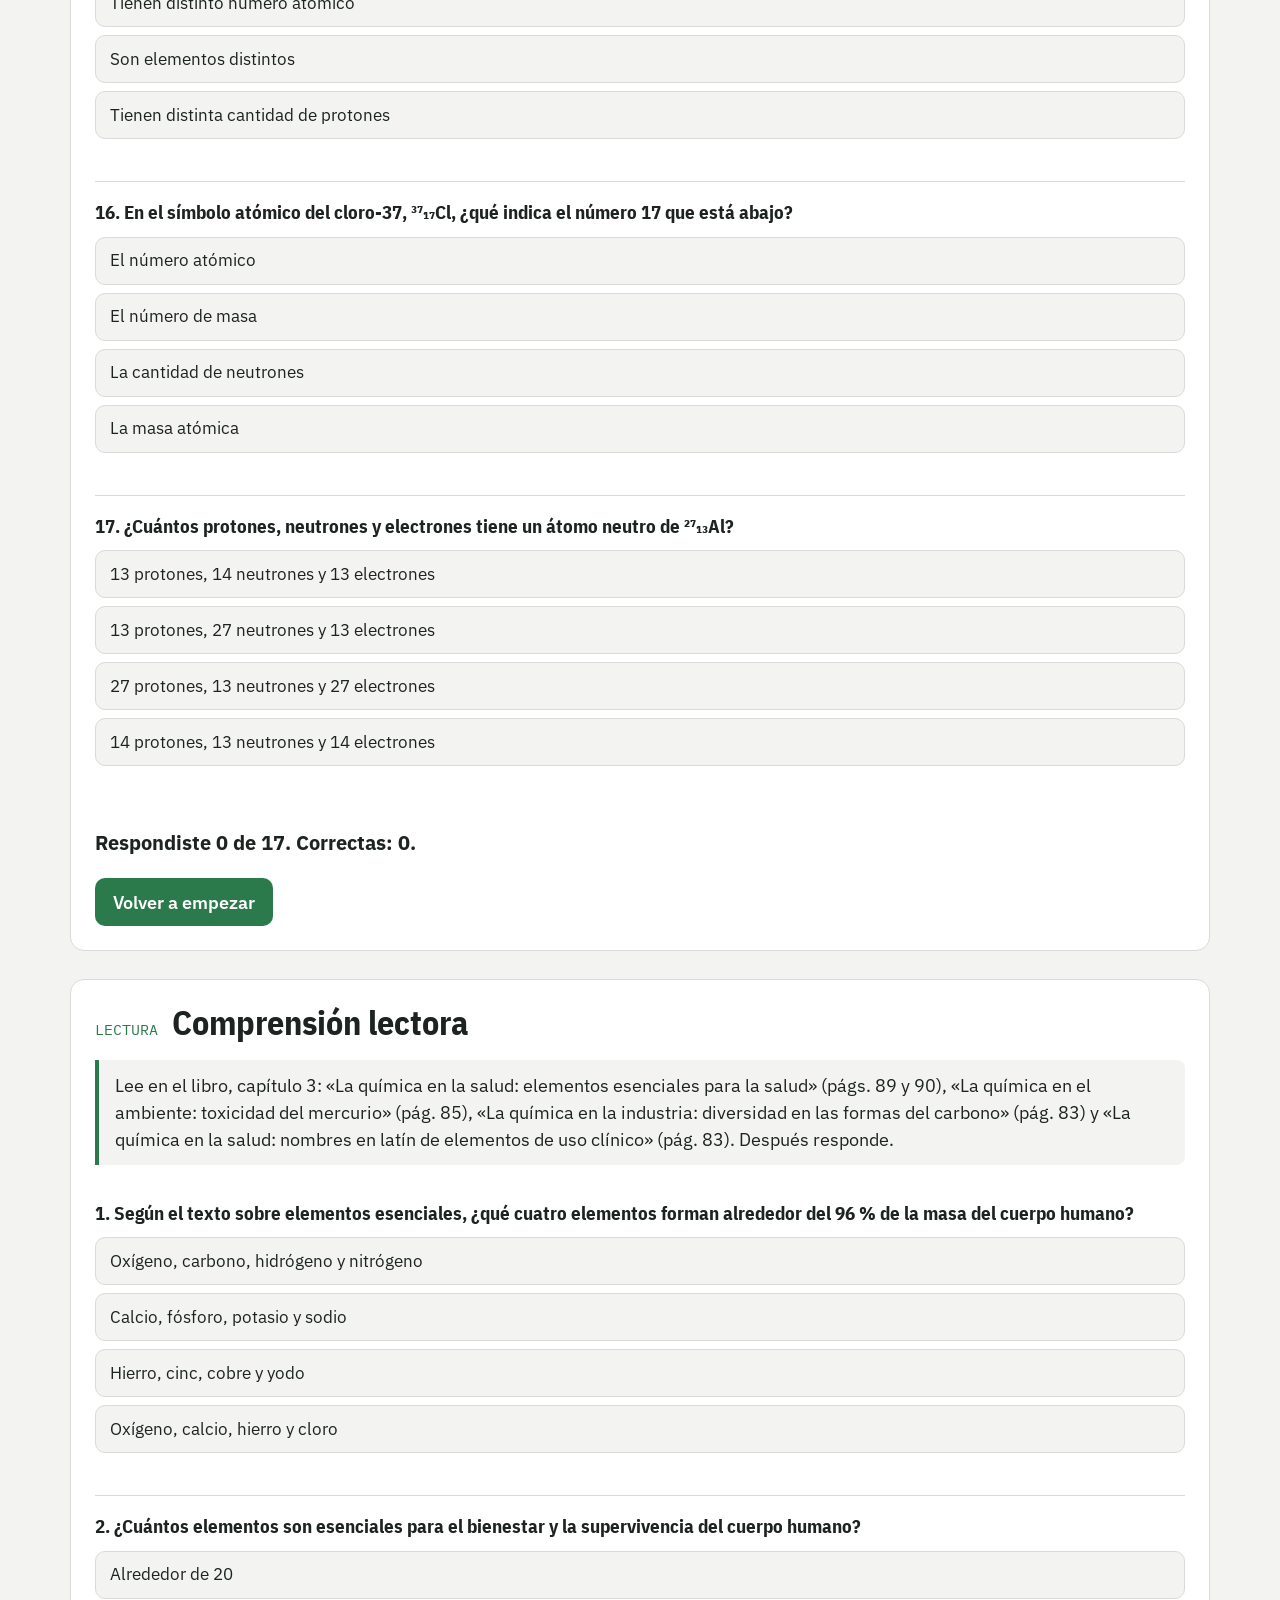
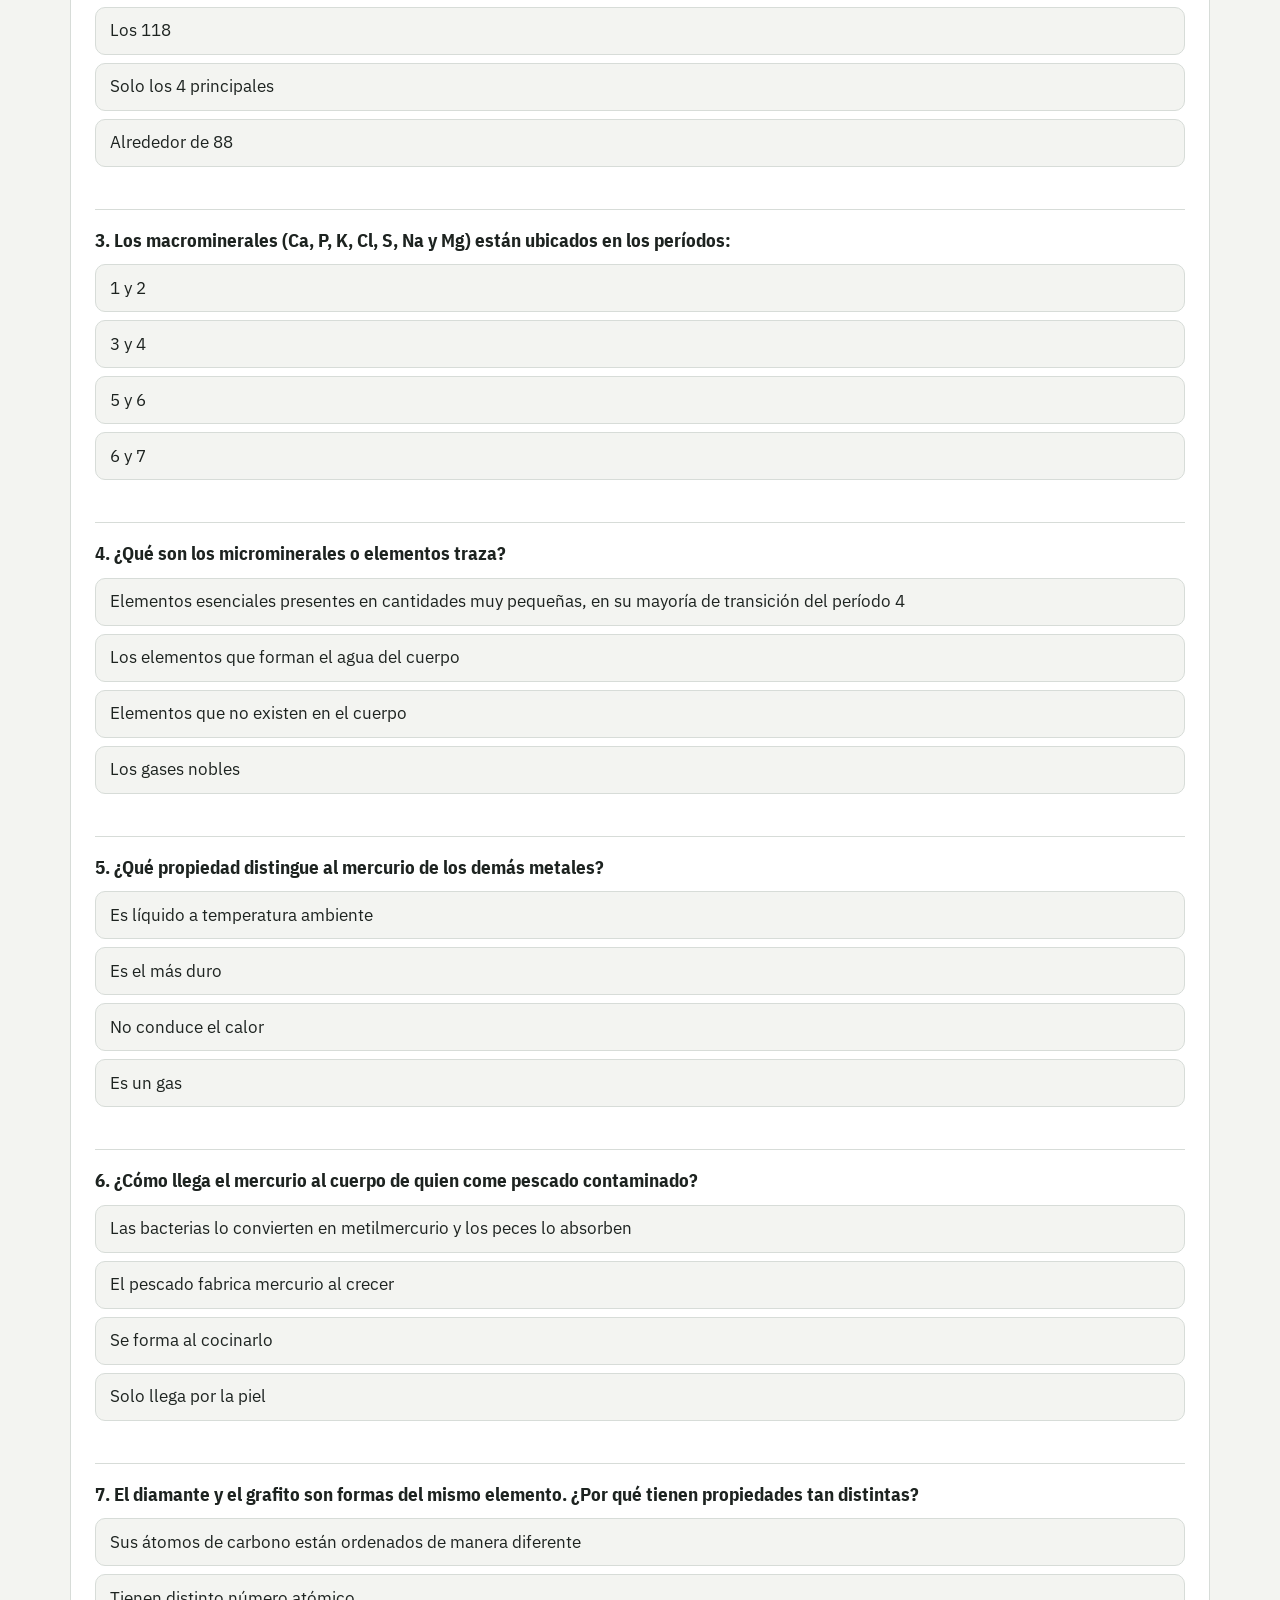
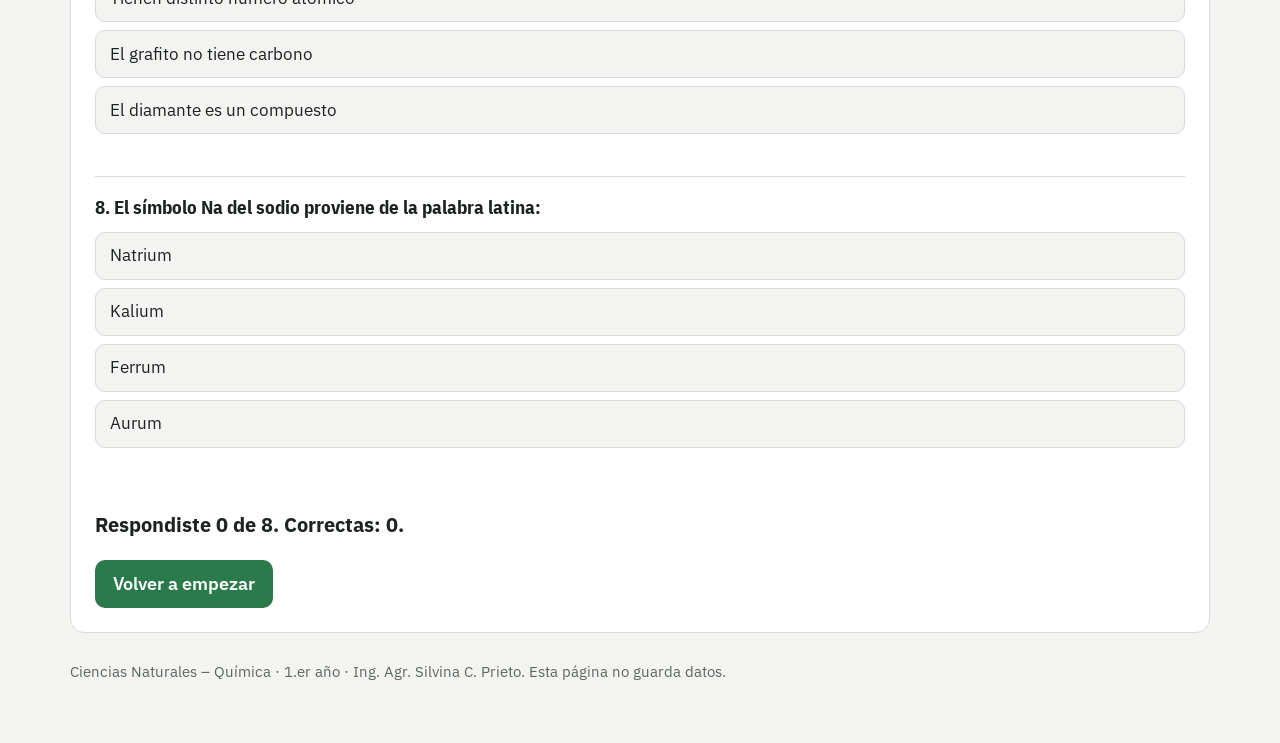
==== commit 1e5a159d: "Tabla periódica: símbolo atómico en las ideas para anotar e isótopos del hidrógeno como hidrógeno, d" ====
--- a/clases/02-tabla-periodica/index.html
+++ b/clases/02-tabla-periodica/index.html
@@ -12,6 +12,8 @@
 <style>
 .pt{grid-template-columns:24px repeat(18,minmax(40px,1fr));grid-template-rows:auto auto repeat(7,auto) 10px repeat(2,auto)}
 .brk{font:600 10px var(--font-mono);text-align:center;border-bottom:2px solid var(--muted);color:var(--muted);padding-bottom:2px;line-height:1.15;align-self:end}
+.simat{display:inline-flex;align-items:center;font:600 44px var(--font-mono)}
+.simat .nums{display:flex;flex-direction:column;font-size:18px;line-height:1.15;margin-right:4px;text-align:right}
 .casilla{display:flex;flex-direction:column;align-items:center;justify-content:center;width:110px;height:110px;border:2px solid var(--ink);border-radius:8px;background:#f2e68f;color:#1d2320;font-family:var(--font-mono)}
 .casilla b{font-size:34px;line-height:1}.casilla small,.casilla span{font-size:14px}
 .boton[aria-pressed="true"]{outline:3px solid var(--ink);outline-offset:2px}
@@ -41,7 +43,8 @@
   <label><input type="checkbox"> Metales, no metales y metaloides: dónde están y qué propiedades tienen.</label>
   <label><input type="checkbox"> Un cuadro de protón, neutrón y electrón: carga, masa y ubicación.</label>
   <label><input type="checkbox"> Número atómico, número de masa y la fórmula de los neutrones, con dos ejemplos resueltos.</label>
-  <label><input type="checkbox"> Isótopos: qué son, los del hidrógeno (protio, deuterio y tritio), carbono-12 y carbono-14, uranio-235 y uranio-238, y qué es la masa atómica.</label>
+  <label><input type="checkbox"> El símbolo atómico (número de masa arriba y número atómico abajo, a la izquierda del símbolo del elemento), con ejemplos.</label>
+  <label><input type="checkbox"> Isótopos: qué son, los del hidrógeno (hidrógeno, deuterio y tritio), carbono-12 y carbono-14, uranio-235 y uranio-238, y qué es la masa atómica.</label>
   <label><input type="checkbox"> Un dibujo de la casilla de un elemento (por ejemplo, el cloro) con rótulos: número atómico, símbolo y masa atómica.</label>
 </section>
 
@@ -72,10 +75,17 @@
         <li><strong>Neutrones</strong> = A − Z.</li>
         <li>Ejemplo: un átomo de cloro con A = 37 tiene Z = 17, es decir 17 protones, 17 electrones y 37 − 17 = 20 neutrones.</li>
       </ul></div>
-    <div class="idea"><strong>7. Isótopos y masa atómica.</strong> Los isótopos son átomos del mismo elemento (igual Z) con distinto número de neutrones, por lo que tienen distinto número de masa; su comportamiento químico no cambia. Ejemplo: Mg-24, Mg-25 y Mg-26 tienen 12 protones y 12, 13 y 14 neutrones. Se escriben con el número de masa arriba a la izquierda del símbolo y el atómico abajo, o como «Mg-24». La <em>masa atómica</em> (el número con decimales de cada casilla) es el promedio ponderado de las masas de los isótopos naturales del elemento; por eso casi nunca es un número entero.
-      <p style="margin:10px 0 0">El <strong>hidrógeno</strong> es el único elemento cuyos isótopos tienen nombre propio. El <strong>carbono-12</strong> (6 protones y 6 neutrones) es el átomo que se usa como referencia para definir la uma. Otros ejemplos: carbono-14 y uranio-235 y uranio-238.</p>
+    <div class="idea"><strong>7. Símbolo atómico.</strong> Un átomo de un isótopo se escribe con el símbolo del elemento (X) y dos números a su izquierda: el <strong>número de masa (A)</strong> arriba y el <strong>número atómico (Z)</strong> abajo.
+      <div style="display:flex;gap:28px;align-items:center;flex-wrap:wrap;margin:10px 0">
+        <span class="simat"><span class="nums"><span>A</span><span>Z</span></span>X</span>
+        <span class="simat"><span class="nums"><span>24</span><span>12</span></span>Mg</span>
+        <span class="simat"><span class="nums"><span>37</span><span>17</span></span>Cl</span>
+      </div>
+      Ejemplo: en el magnesio-24, A = 24 y Z = 12; tiene 12 protones, 12 electrones (átomo neutro) y 24 − 12 = 12 neutrones. Se lee «magnesio-24» y también se escribe «Mg-24». En el cloro-37, A = 37 y Z = 17: 17 protones, 17 electrones y 20 neutrones.</div>
+    <div class="idea"><strong>8. Isótopos y masa atómica.</strong> Los isótopos son átomos del mismo elemento (igual Z) con distinto número de neutrones, por lo que tienen distinto número de masa; su comportamiento químico no cambia. Ejemplo: Mg-24, Mg-25 y Mg-26 tienen 12 protones y 12, 13 y 14 neutrones. Se escriben con el símbolo atómico o como «Mg-24». La <em>masa atómica</em> (el número con decimales de cada casilla) es el promedio ponderado de las masas de los isótopos naturales del elemento; por eso casi nunca es un número entero.
+      <p style="margin:10px 0 0">El <strong>hidrógeno</strong> es el único elemento cuyos isótopos tienen nombre especial: hidrógeno (H-1), deuterio (H-2) y tritio (H-3). El <strong>carbono-12</strong> (6 protones y 6 neutrones) es el átomo que se usa como referencia para definir la uma. Otros ejemplos: carbono-14 y uranio-235 y uranio-238.</p>
       <div class="tabla-wrap"><table style="margin-top:10px"><thead><tr><th>Isótopo</th><th>Protones</th><th>Neutrones</th><th>Número de masa</th></tr></thead><tbody>
-        <tr><td>Protio (H-1)</td><td>1</td><td>0</td><td>1</td></tr>
+        <tr><td>Hidrógeno (H-1)</td><td>1</td><td>0</td><td>1</td></tr>
         <tr><td>Deuterio (H-2)</td><td>1</td><td>1</td><td>2</td></tr>
         <tr><td>Tritio (H-3)</td><td>1</td><td>2</td><td>3</td></tr>
         <tr><td>Carbono-12</td><td>6</td><td>6</td><td>12</td></tr>
@@ -83,7 +93,7 @@
         <tr><td>Uranio-235</td><td>92</td><td>143</td><td>235</td></tr>
         <tr><td>Uranio-238</td><td>92</td><td>146</td><td>238</td></tr>
       </tbody></table></div></div>
-    <div class="idea"><strong>8. Cómo se lee una casilla de la tabla.</strong> Cada casilla resume un elemento. Ejemplo: el cloro.
+    <div class="idea"><strong>9. Cómo se lee una casilla de la tabla.</strong> Cada casilla resume un elemento. Ejemplo: el cloro.
       <div style="display:flex;gap:18px;align-items:center;flex-wrap:wrap;margin-top:8px">
         <div class="casilla"><small>17</small><b>Cl</b><span>35,45</span></div>
         <ul style="margin:0;padding-left:20px"><li>El número de arriba es el <strong>número atómico</strong> (Z): 17 protones.</li><li>Las letras del centro son el <strong>símbolo</strong>: Cl, cloro.</li><li>El número con decimales de abajo es la <strong>masa atómica</strong>: 35,45 uma.</li></ul>
@@ -252,8 +262,10 @@
  { q: "El silicio (Si) está sobre la línea en zigzag de la tabla. Es un:", o: ["Metal", "No metal", "Metaloide", "Gas noble"], ok: 2, e: "Los elementos de la línea (B, Si, Ge, As, Sb, Te, Po y At) son metaloides." },
  { q: "En el símbolo de un elemento de dos letras:", o: ["La primera es mayúscula y la segunda minúscula", "Las dos son mayúsculas", "Las dos son minúsculas", "La primera es minúscula y la segunda mayúscula"], ok: 0, e: "Co es cobalto; CO son dos elementos: carbono y oxígeno." },
  { q: "¿Cuántos neutrones tiene un átomo de carbono-14?", o: ["6", "8", "14", "20"], ok: 1, e: "Neutrones = número de masa − número atómico = 14 − 6 = 8." },
- { q: "¿Cómo se llama el isótopo del hidrógeno que tiene 1 protón y 1 neutrón?", o: ["Protio", "Deuterio", "Tritio", "Helio"], ok: 1, e: "Protio: 1 protón y 0 neutrones. Deuterio: 1 y 1. Tritio: 1 y 2. El hidrógeno es el único elemento cuyos isótopos tienen nombre propio." },
- { q: "El uranio-235 y el uranio-238 se diferencian en que:", o: ["Tienen distinta cantidad de neutrones", "Tienen distinto número atómico", "Son elementos distintos", "Tienen distinta cantidad de protones"], ok: 0, e: "Los dos tienen 92 protones: son isótopos del mismo elemento. El uranio-235 tiene 143 neutrones y el uranio-238, 146." }
+ { q: "¿Cómo se llama el isótopo del hidrógeno que tiene 1 protón y 1 neutrón?", o: ["Hidrógeno (H-1)", "Deuterio", "Tritio", "Helio"], ok: 1, e: "Hidrógeno (H-1): 1 protón y 0 neutrones. Deuterio (H-2): 1 y 1. Tritio (H-3): 1 y 2. El hidrógeno es el único elemento cuyos isótopos tienen nombre especial." },
+ { q: "El uranio-235 y el uranio-238 se diferencian en que:", o: ["Tienen distinta cantidad de neutrones", "Tienen distinto número atómico", "Son elementos distintos", "Tienen distinta cantidad de protones"], ok: 0, e: "Los dos tienen 92 protones: son isótopos del mismo elemento. El uranio-235 tiene 143 neutrones y el uranio-238, 146." },
+ { q: "En el símbolo atómico del cloro-37, ³⁷₁₇Cl, ¿qué indica el número 17 que está abajo?", o: ["El número atómico", "El número de masa", "La cantidad de neutrones", "La masa atómica"], ok: 0, e: "Abajo va el número atómico (Z) y arriba el número de masa (A): 37 es el número de masa." },
+ { q: "¿Cuántos protones, neutrones y electrones tiene un átomo neutro de ²⁷₁₃Al?", o: ["13 protones, 14 neutrones y 13 electrones", "13 protones, 27 neutrones y 13 electrones", "27 protones, 13 neutrones y 27 electrones", "14 protones, 13 neutrones y 14 electrones"], ok: 0, e: "Z = 13 es el número de protones y de electrones; neutrones = 27 − 13 = 14." }
 ]);
 quiz(document.getElementById("quizL"), [
  { q: "Según el texto sobre elementos esenciales, ¿qué cuatro elementos forman alrededor del 96 % de la masa del cuerpo humano?", o: ["Oxígeno, carbono, hidrógeno y nitrógeno", "Calcio, fósforo, potasio y sodio", "Hierro, cinc, cobre y yodo", "Oxígeno, calcio, hierro y cloro"], ok: 0, e: "Son elementos representativos de los períodos 1 y 2. Los otros grupos de opciones son macrominerales y microminerales." },
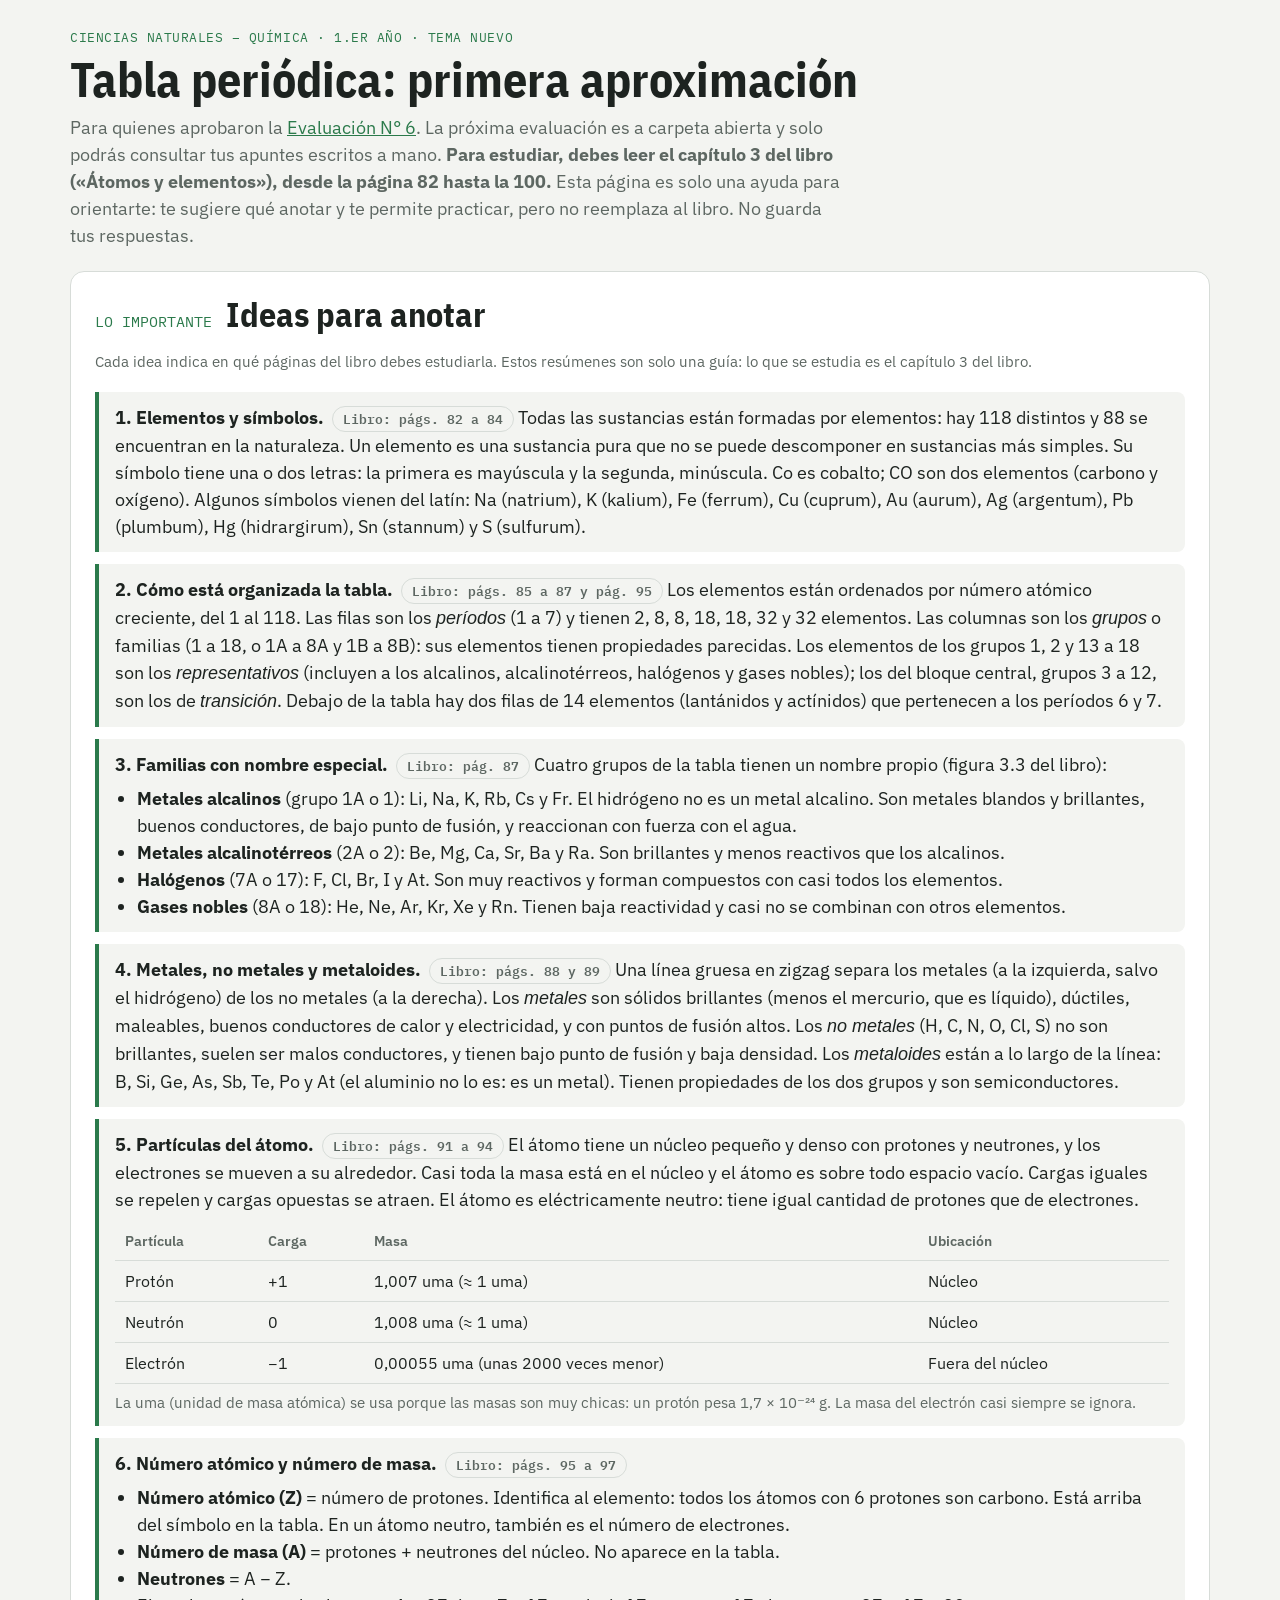
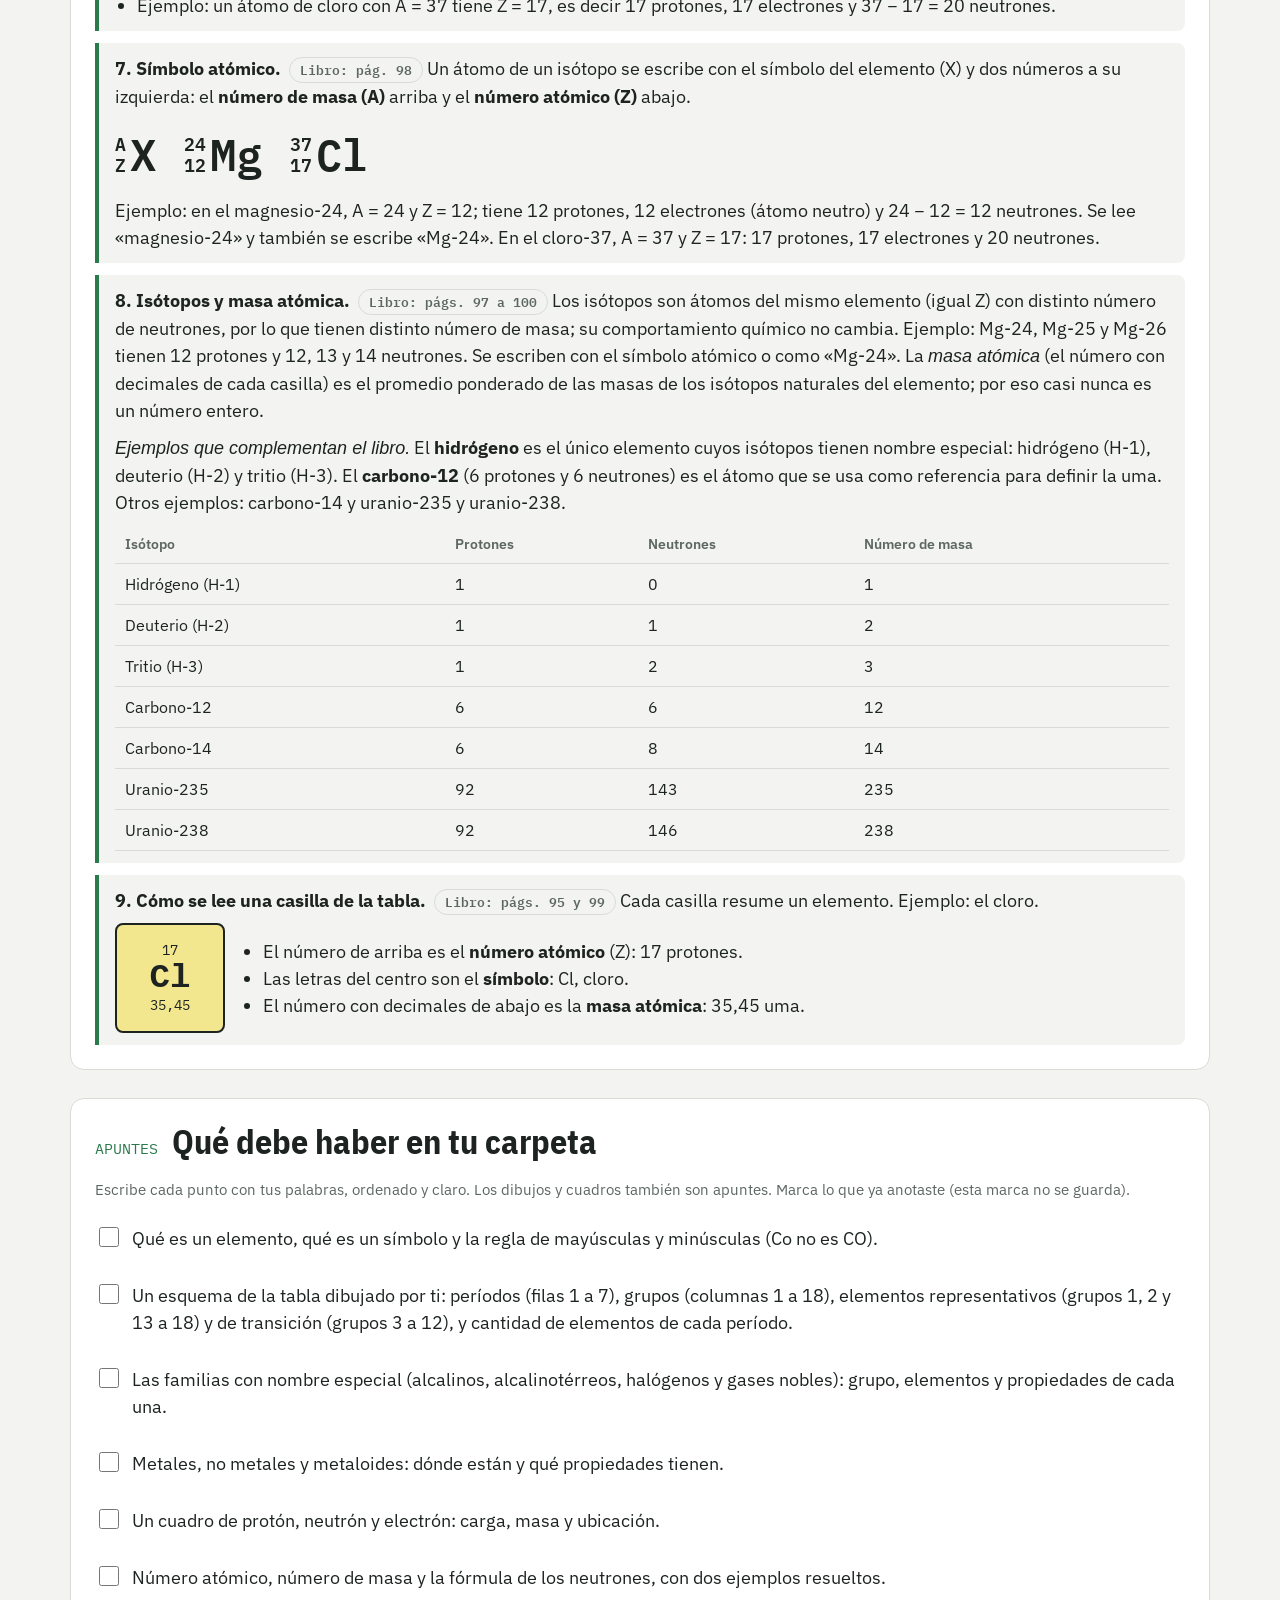
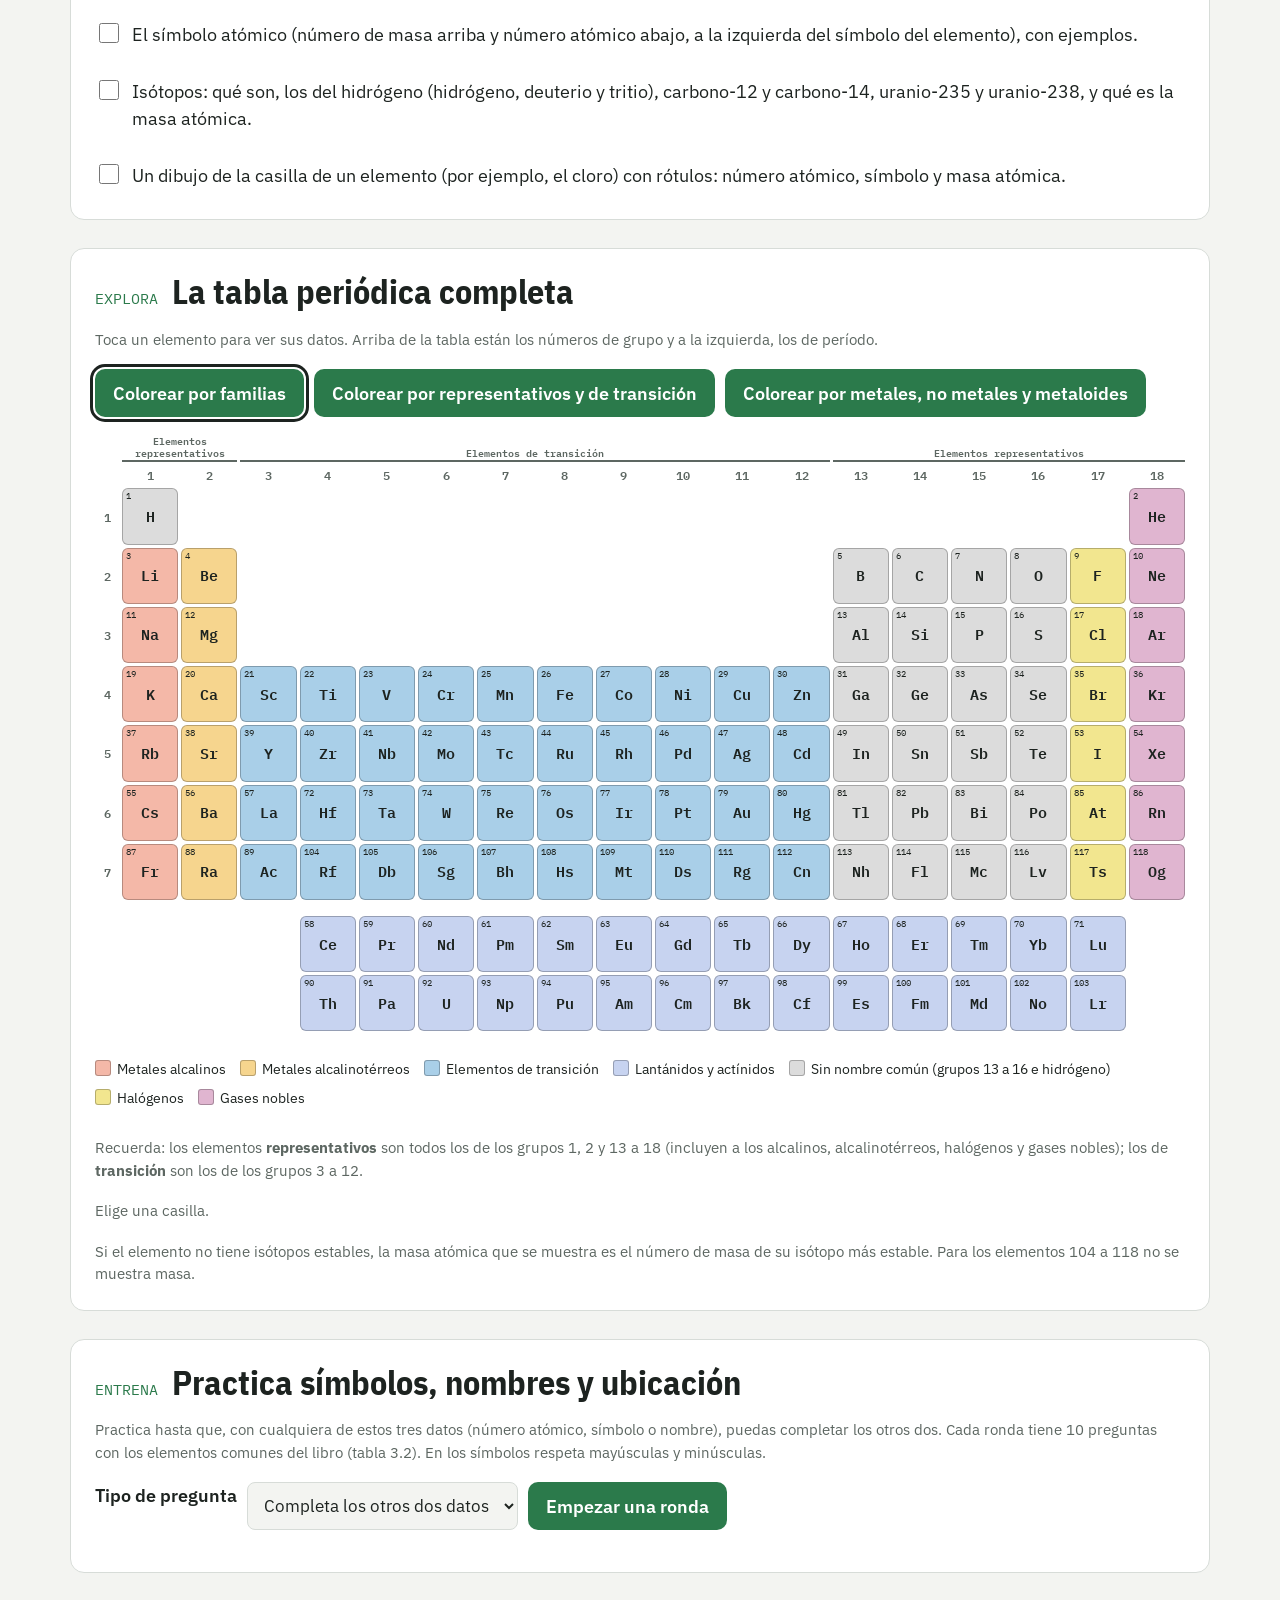
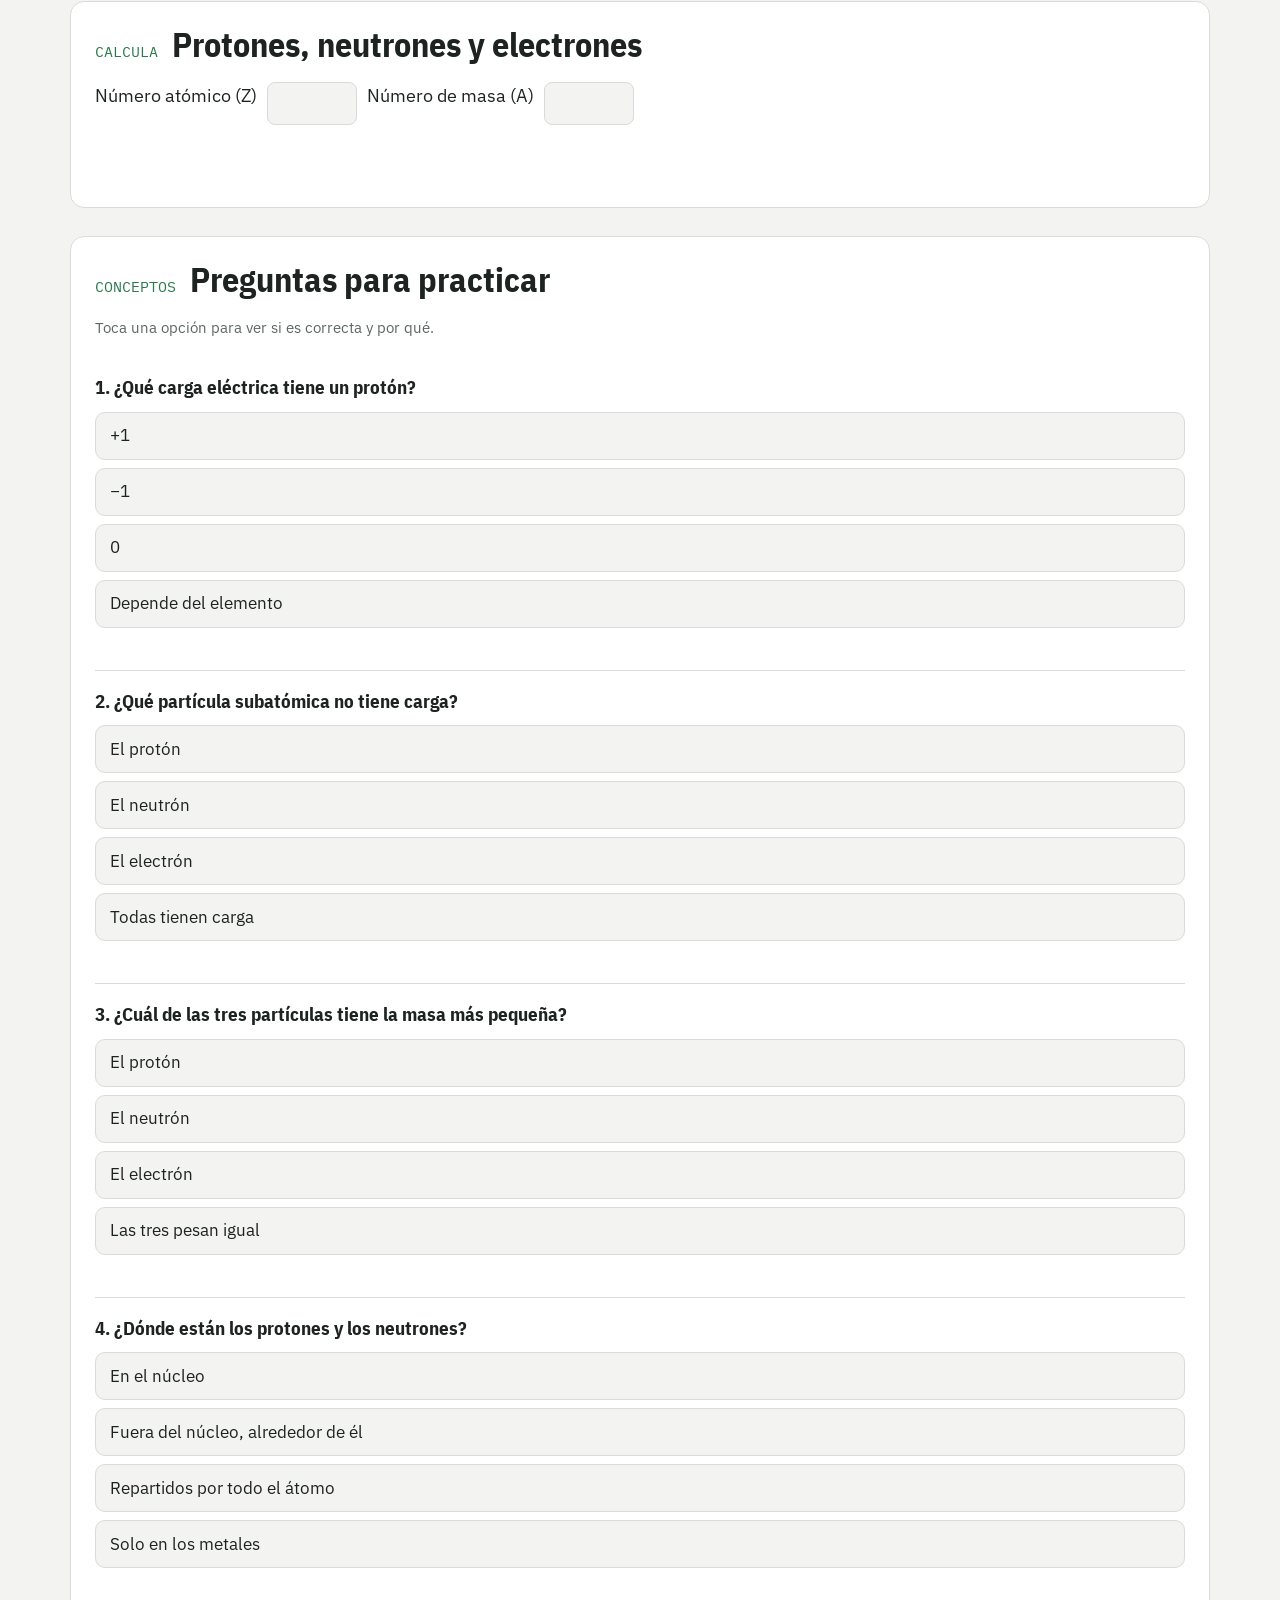
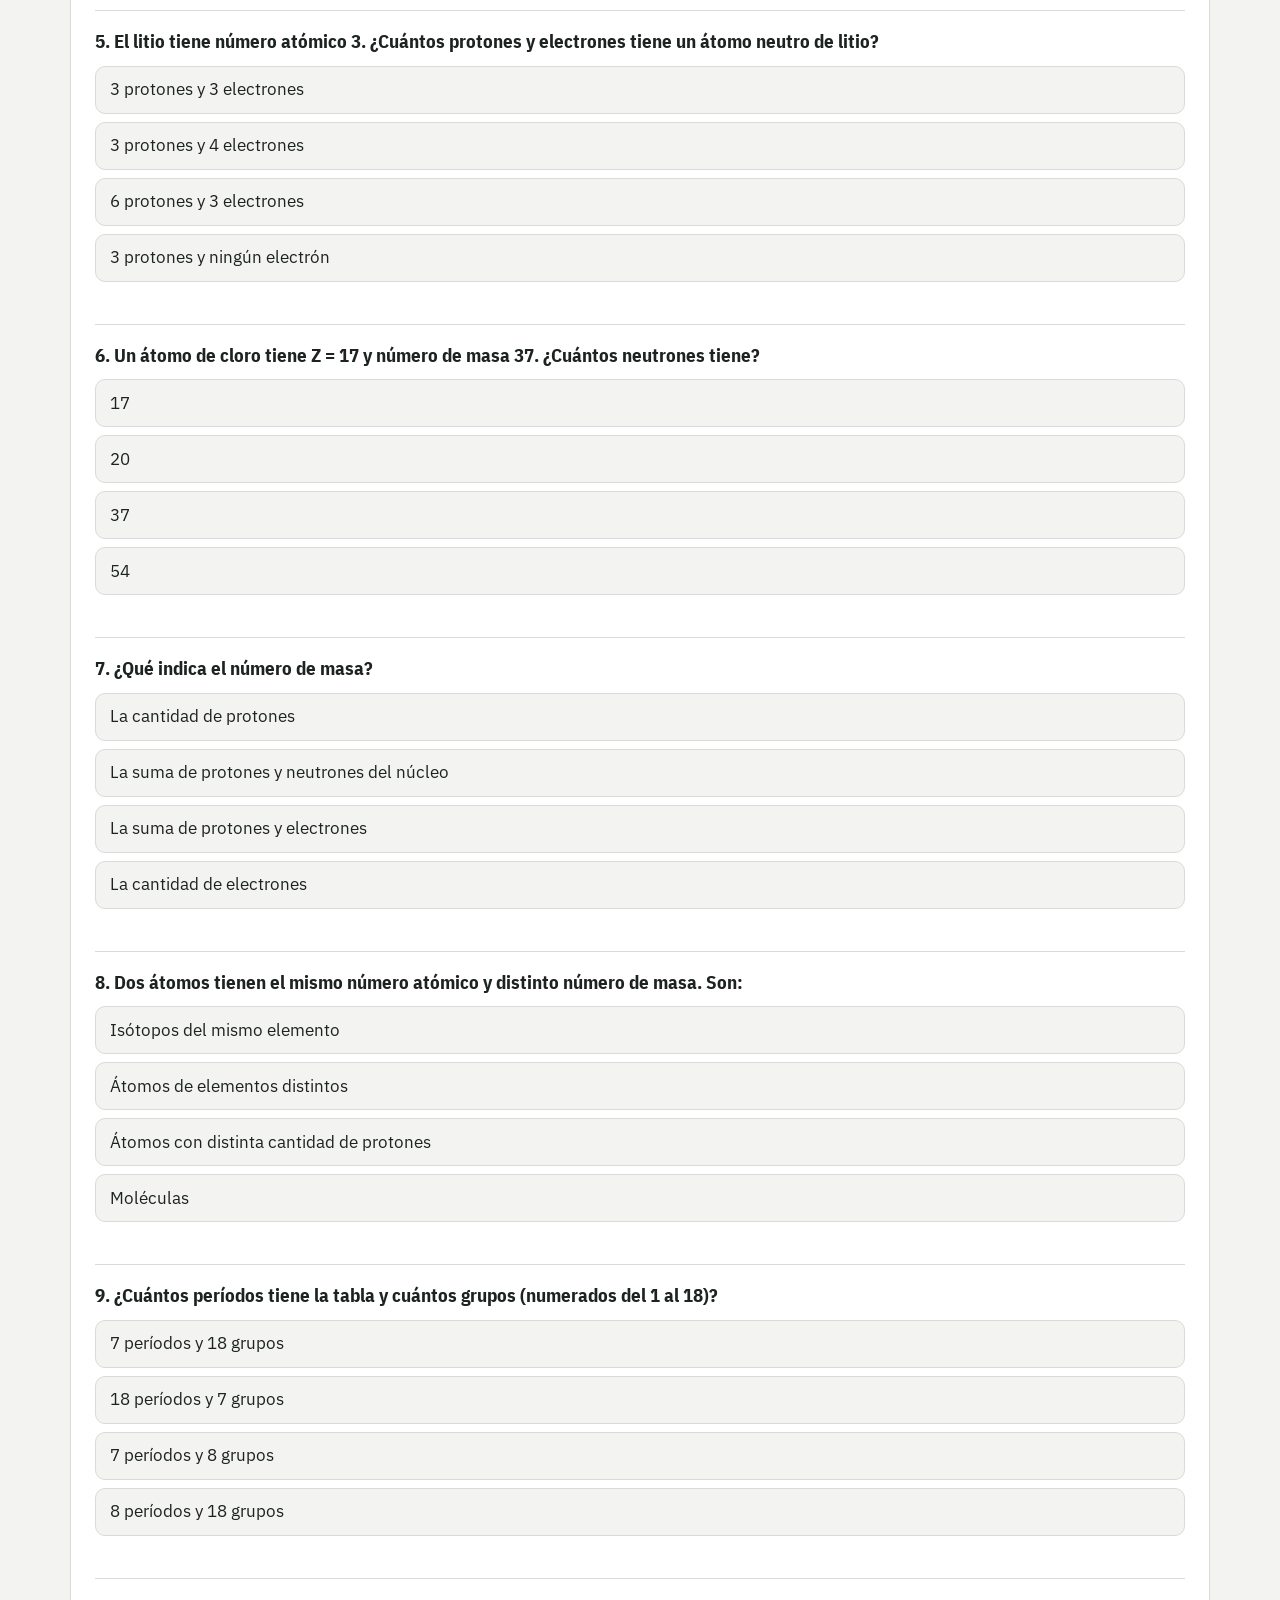
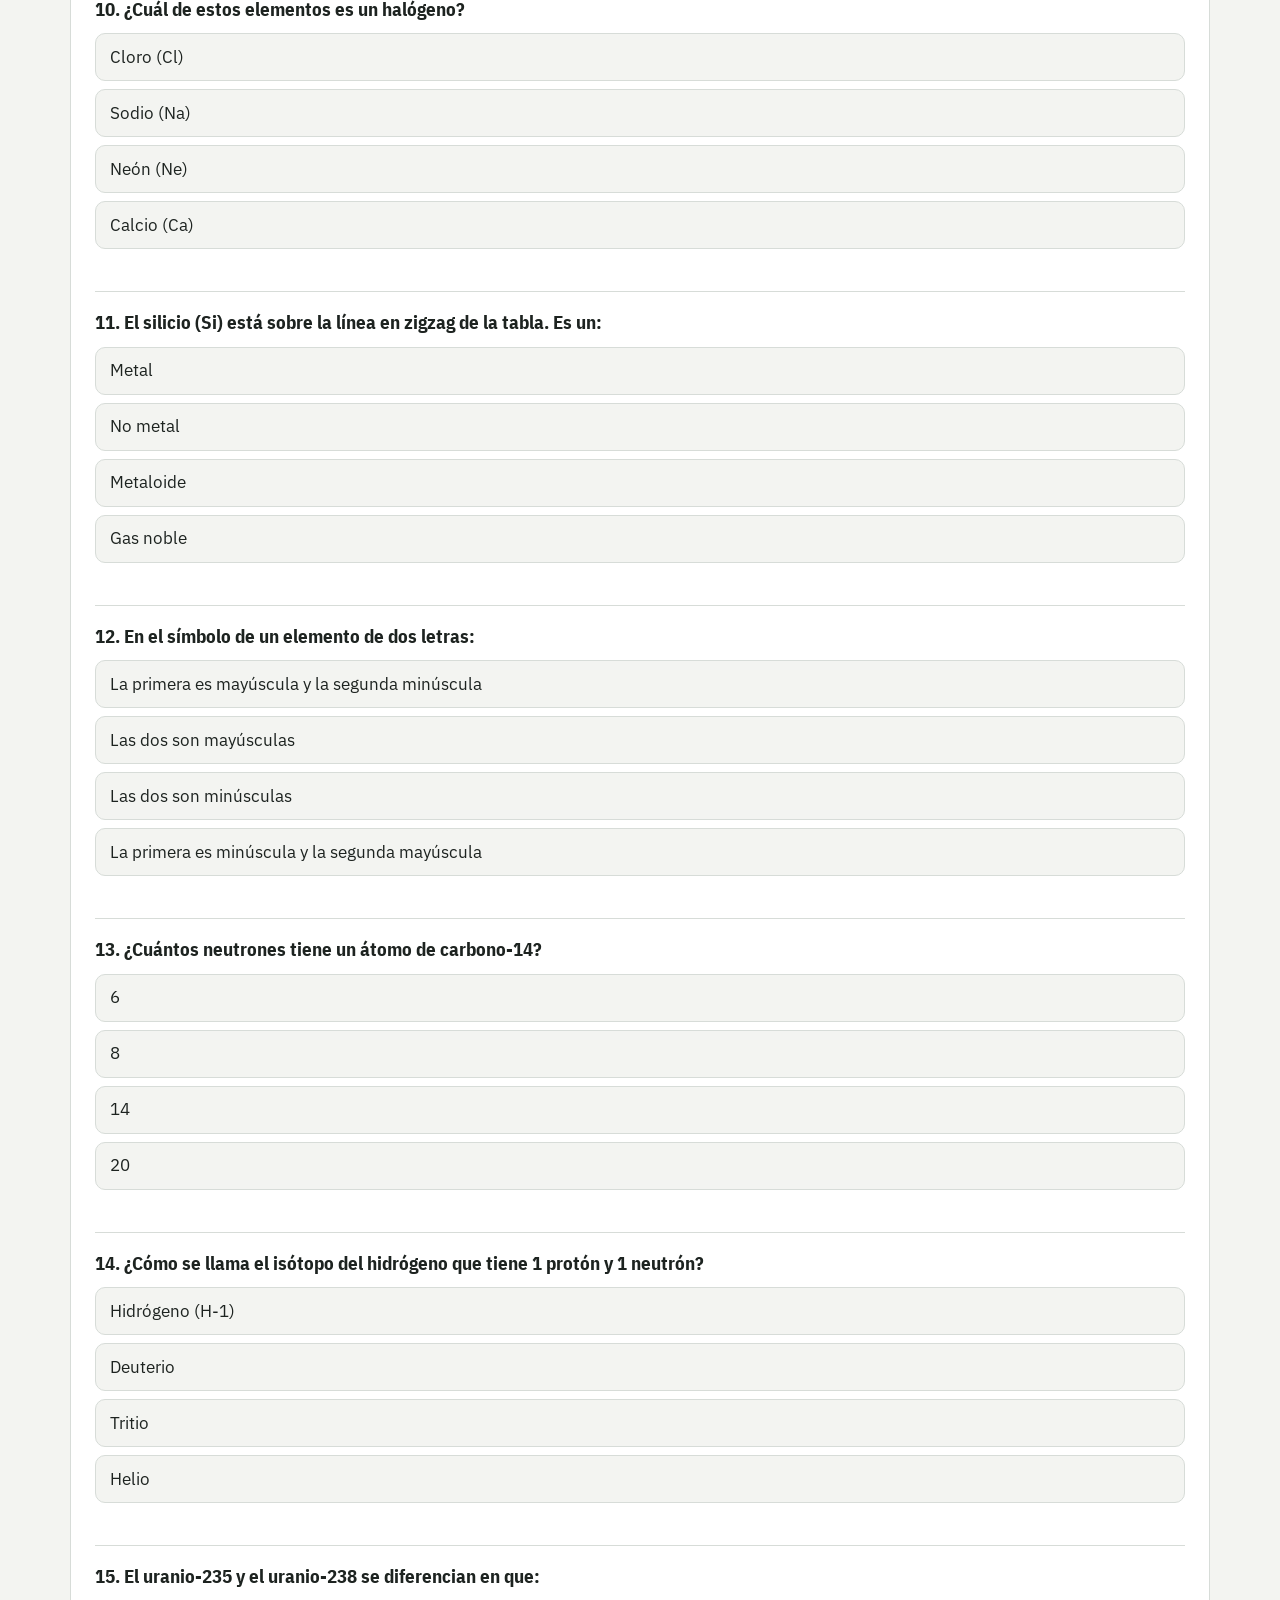
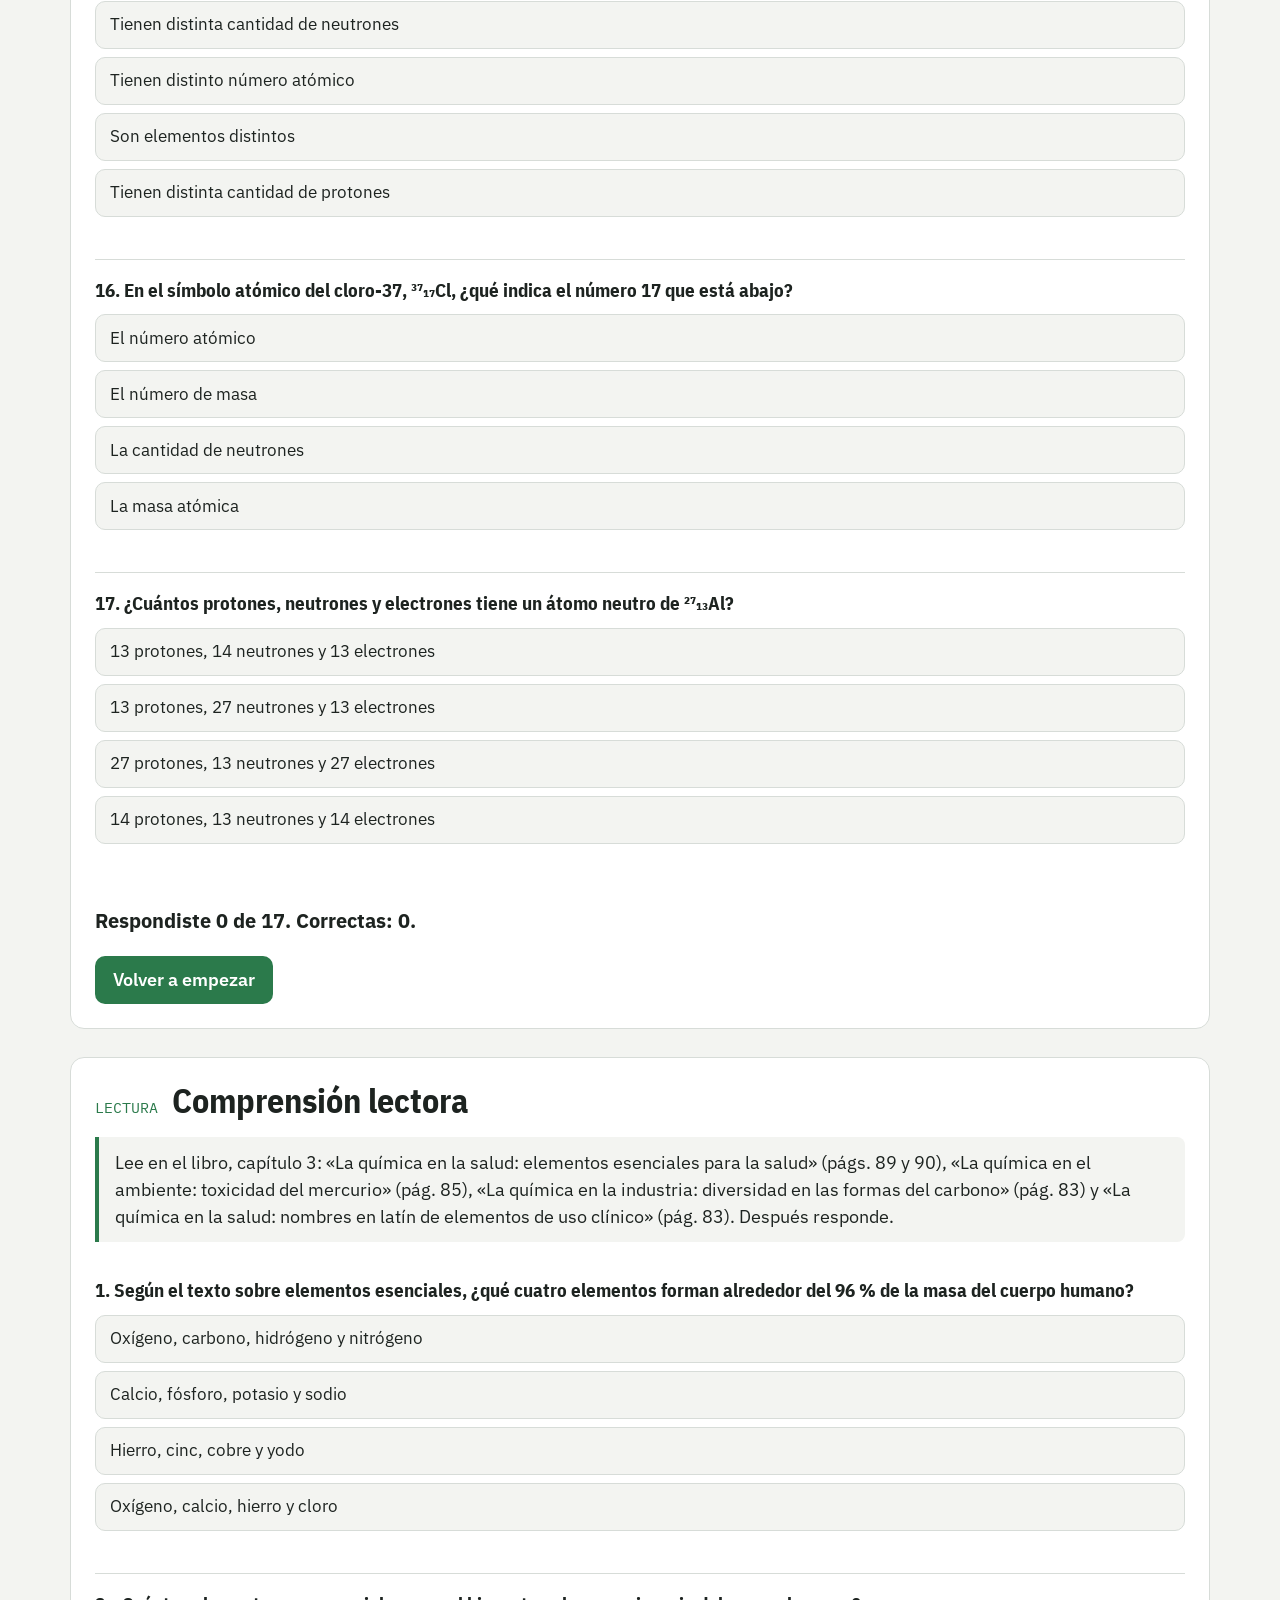
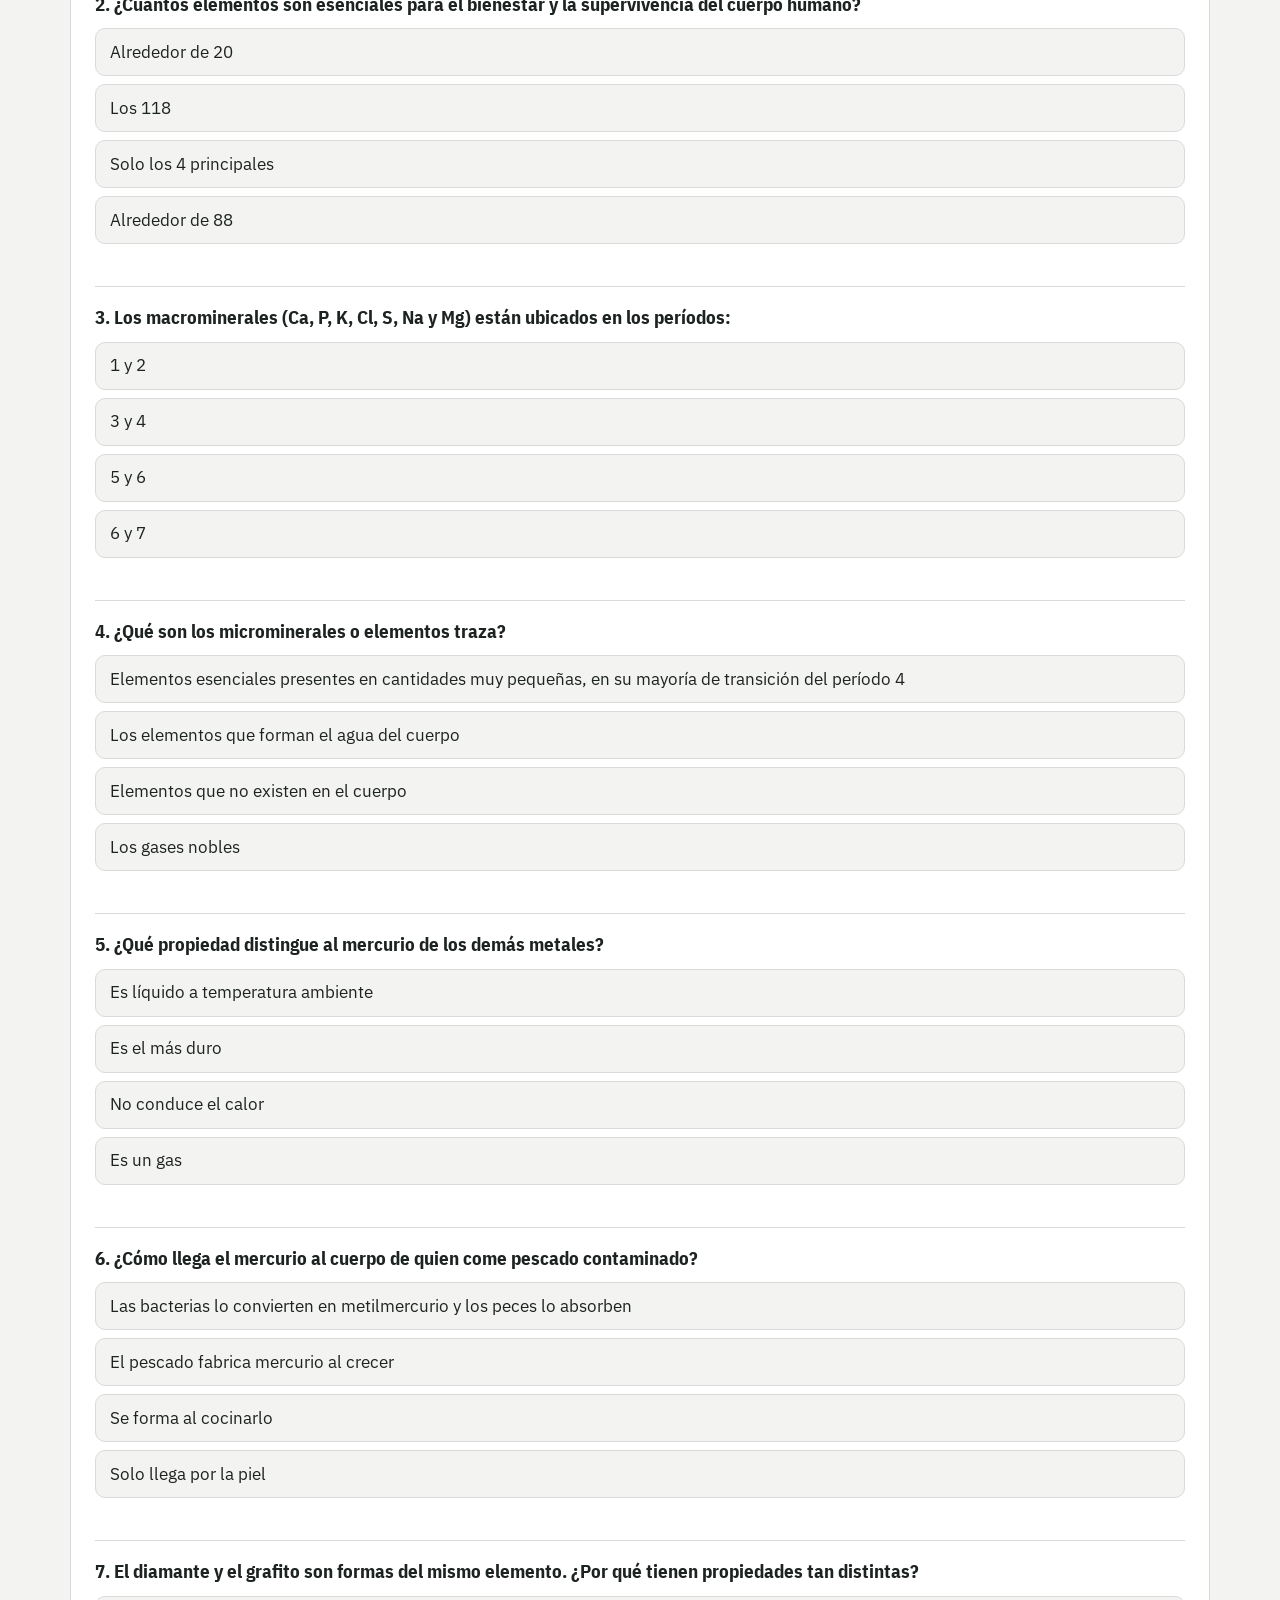
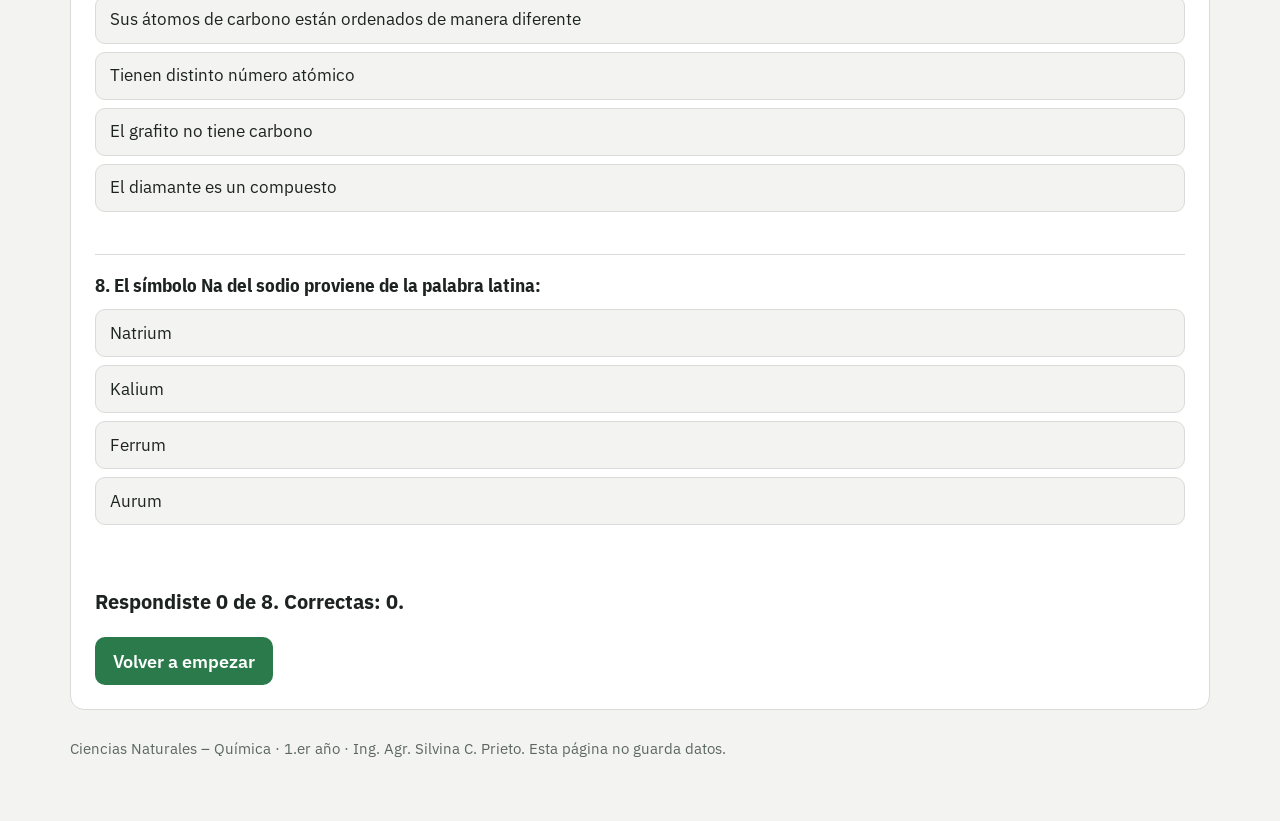
==== commit 247998c6: "Tabla periódica: guía de apuntes debajo de las ideas y páginas del libro en cada idea" ====
--- a/clases/02-tabla-periodica/index.html
+++ b/clases/02-tabla-periodica/index.html
@@ -14,6 +14,7 @@
 .brk{font:600 10px var(--font-mono);text-align:center;border-bottom:2px solid var(--muted);color:var(--muted);padding-bottom:2px;line-height:1.15;align-self:end}
 .simat{display:inline-flex;align-items:center;font:600 44px var(--font-mono)}
 .simat .nums{display:flex;flex-direction:column;font-size:18px;line-height:1.15;margin-right:4px;text-align:right}
+.ref{display:inline-block;font:600 13px var(--font-mono);color:var(--muted);border:1px solid var(--line);border-radius:999px;padding:1px 10px;margin-left:4px;white-space:nowrap}
 .casilla{display:flex;flex-direction:column;align-items:center;justify-content:center;width:110px;height:110px;border:2px solid var(--ink);border-radius:8px;background:#f2e68f;color:#1d2320;font-family:var(--font-mono)}
 .casilla b{font-size:34px;line-height:1}.casilla small,.casilla span{font-size:14px}
 .boton[aria-pressed="true"]{outline:3px solid var(--ink);outline-offset:2px}
@@ -34,6 +35,60 @@
 </header>
 <main>
 
+<section class="bloque">
+  <div class="titulo"><span class="num">LO IMPORTANTE</span><h2>Ideas para anotar</h2></div>
+  <p class="nota">Cada idea indica en qué páginas del libro debes estudiarla. Estos resúmenes son solo una guía: lo que se estudia es el capítulo 3 del libro.</p>
+  <div class="ideas">
+    <div class="idea"><strong>1. Elementos y símbolos.</strong> <span class="ref">Libro: págs. 82 a 84</span> Todas las sustancias están formadas por elementos: hay 118 distintos y 88 se encuentran en la naturaleza. Un elemento es una sustancia pura que no se puede descomponer en sustancias más simples. Su símbolo tiene una o dos letras: la primera es mayúscula y la segunda, minúscula. Co es cobalto; CO son dos elementos (carbono y oxígeno). Algunos símbolos vienen del latín: Na (natrium), K (kalium), Fe (ferrum), Cu (cuprum), Au (aurum), Ag (argentum), Pb (plumbum), Hg (hidrargirum), Sn (stannum) y S (sulfurum).</div>
+    <div class="idea"><strong>2. Cómo está organizada la tabla.</strong> <span class="ref">Libro: págs. 85 a 87 y pág. 95</span> Los elementos están ordenados por número atómico creciente, del 1 al 118. Las filas son los <em>períodos</em> (1 a 7) y tienen 2, 8, 8, 18, 18, 32 y 32 elementos. Las columnas son los <em>grupos</em> o familias (1 a 18, o 1A a 8A y 1B a 8B): sus elementos tienen propiedades parecidas. Los elementos de los grupos 1, 2 y 13 a 18 son los <em>representativos</em> (incluyen a los alcalinos, alcalinotérreos, halógenos y gases nobles); los del bloque central, grupos 3 a 12, son los de <em>transición</em>. Debajo de la tabla hay dos filas de 14 elementos (lantánidos y actínidos) que pertenecen a los períodos 6 y 7.</div>
+    <div class="idea"><strong>3. Familias con nombre especial.</strong> <span class="ref">Libro: pág. 87</span> Cuatro grupos de la tabla tienen un nombre propio (figura 3.3 del libro):
+      <ul>
+        <li><strong>Metales alcalinos</strong> (grupo 1A o 1): Li, Na, K, Rb, Cs y Fr. El hidrógeno no es un metal alcalino. Son metales blandos y brillantes, buenos conductores, de bajo punto de fusión, y reaccionan con fuerza con el agua.</li>
+        <li><strong>Metales alcalinotérreos</strong> (2A o 2): Be, Mg, Ca, Sr, Ba y Ra. Son brillantes y menos reactivos que los alcalinos.</li>
+        <li><strong>Halógenos</strong> (7A o 17): F, Cl, Br, I y At. Son muy reactivos y forman compuestos con casi todos los elementos.</li>
+        <li><strong>Gases nobles</strong> (8A o 18): He, Ne, Ar, Kr, Xe y Rn. Tienen baja reactividad y casi no se combinan con otros elementos.</li>
+      </ul></div>
+    <div class="idea"><strong>4. Metales, no metales y metaloides.</strong> <span class="ref">Libro: págs. 88 y 89</span> Una línea gruesa en zigzag separa los metales (a la izquierda, salvo el hidrógeno) de los no metales (a la derecha). Los <em>metales</em> son sólidos brillantes (menos el mercurio, que es líquido), dúctiles, maleables, buenos conductores de calor y electricidad, y con puntos de fusión altos. Los <em>no metales</em> (H, C, N, O, Cl, S) no son brillantes, suelen ser malos conductores, y tienen bajo punto de fusión y baja densidad. Los <em>metaloides</em> están a lo largo de la línea: B, Si, Ge, As, Sb, Te, Po y At (el aluminio no lo es: es un metal). Tienen propiedades de los dos grupos y son semiconductores.</div>
+    <div class="idea"><strong>5. Partículas del átomo.</strong> <span class="ref">Libro: págs. 91 a 94</span> El átomo tiene un núcleo pequeño y denso con protones y neutrones, y los electrones se mueven a su alrededor. Casi toda la masa está en el núcleo y el átomo es sobre todo espacio vacío. Cargas iguales se repelen y cargas opuestas se atraen. El átomo es eléctricamente neutro: tiene igual cantidad de protones que de electrones.
+      <div class="tabla-wrap"><table style="margin-top:10px"><thead><tr><th>Partícula</th><th>Carga</th><th>Masa</th><th>Ubicación</th></tr></thead><tbody>
+        <tr><td>Protón</td><td>+1</td><td>1,007 uma (≈ 1 uma)</td><td>Núcleo</td></tr>
+        <tr><td>Neutrón</td><td>0</td><td>1,008 uma (≈ 1 uma)</td><td>Núcleo</td></tr>
+        <tr><td>Electrón</td><td>−1</td><td>0,00055 uma (unas 2000 veces menor)</td><td>Fuera del núcleo</td></tr>
+      </tbody></table></div>
+      <p class="nota" style="margin-top:8px">La uma (unidad de masa atómica) se usa porque las masas son muy chicas: un protón pesa 1,7 × 10⁻²⁴ g. La masa del electrón casi siempre se ignora.</p></div>
+    <div class="idea"><strong>6. Número atómico y número de masa.</strong> <span class="ref">Libro: págs. 95 a 97</span>
+      <ul>
+        <li><strong>Número atómico (Z)</strong> = número de protones. Identifica al elemento: todos los átomos con 6 protones son carbono. Está arriba del símbolo en la tabla. En un átomo neutro, también es el número de electrones.</li>
+        <li><strong>Número de masa (A)</strong> = protones + neutrones del núcleo. No aparece en la tabla.</li>
+        <li><strong>Neutrones</strong> = A − Z.</li>
+        <li>Ejemplo: un átomo de cloro con A = 37 tiene Z = 17, es decir 17 protones, 17 electrones y 37 − 17 = 20 neutrones.</li>
+      </ul></div>
+    <div class="idea"><strong>7. Símbolo atómico.</strong> <span class="ref">Libro: pág. 98</span> Un átomo de un isótopo se escribe con el símbolo del elemento (X) y dos números a su izquierda: el <strong>número de masa (A)</strong> arriba y el <strong>número atómico (Z)</strong> abajo.
+      <div style="display:flex;gap:28px;align-items:center;flex-wrap:wrap;margin:10px 0">
+        <span class="simat"><span class="nums"><span>A</span><span>Z</span></span>X</span>
+        <span class="simat"><span class="nums"><span>24</span><span>12</span></span>Mg</span>
+        <span class="simat"><span class="nums"><span>37</span><span>17</span></span>Cl</span>
+      </div>
+      Ejemplo: en el magnesio-24, A = 24 y Z = 12; tiene 12 protones, 12 electrones (átomo neutro) y 24 − 12 = 12 neutrones. Se lee «magnesio-24» y también se escribe «Mg-24». En el cloro-37, A = 37 y Z = 17: 17 protones, 17 electrones y 20 neutrones.</div>
+    <div class="idea"><strong>8. Isótopos y masa atómica.</strong> <span class="ref">Libro: págs. 97 a 100</span> Los isótopos son átomos del mismo elemento (igual Z) con distinto número de neutrones, por lo que tienen distinto número de masa; su comportamiento químico no cambia. Ejemplo: Mg-24, Mg-25 y Mg-26 tienen 12 protones y 12, 13 y 14 neutrones. Se escriben con el símbolo atómico o como «Mg-24». La <em>masa atómica</em> (el número con decimales de cada casilla) es el promedio ponderado de las masas de los isótopos naturales del elemento; por eso casi nunca es un número entero.
+      <p style="margin:10px 0 0"><em>Ejemplos que complementan el libro.</em> El <strong>hidrógeno</strong> es el único elemento cuyos isótopos tienen nombre especial: hidrógeno (H-1), deuterio (H-2) y tritio (H-3). El <strong>carbono-12</strong> (6 protones y 6 neutrones) es el átomo que se usa como referencia para definir la uma. Otros ejemplos: carbono-14 y uranio-235 y uranio-238.</p>
+      <div class="tabla-wrap"><table style="margin-top:10px"><thead><tr><th>Isótopo</th><th>Protones</th><th>Neutrones</th><th>Número de masa</th></tr></thead><tbody>
+        <tr><td>Hidrógeno (H-1)</td><td>1</td><td>0</td><td>1</td></tr>
+        <tr><td>Deuterio (H-2)</td><td>1</td><td>1</td><td>2</td></tr>
+        <tr><td>Tritio (H-3)</td><td>1</td><td>2</td><td>3</td></tr>
+        <tr><td>Carbono-12</td><td>6</td><td>6</td><td>12</td></tr>
+        <tr><td>Carbono-14</td><td>6</td><td>8</td><td>14</td></tr>
+        <tr><td>Uranio-235</td><td>92</td><td>143</td><td>235</td></tr>
+        <tr><td>Uranio-238</td><td>92</td><td>146</td><td>238</td></tr>
+      </tbody></table></div></div>
+    <div class="idea"><strong>9. Cómo se lee una casilla de la tabla.</strong> <span class="ref">Libro: págs. 95 y 99</span> Cada casilla resume un elemento. Ejemplo: el cloro.
+      <div style="display:flex;gap:18px;align-items:center;flex-wrap:wrap;margin-top:8px">
+        <div class="casilla"><small>17</small><b>Cl</b><span>35,45</span></div>
+        <ul style="margin:0;padding-left:20px"><li>El número de arriba es el <strong>número atómico</strong> (Z): 17 protones.</li><li>Las letras del centro son el <strong>símbolo</strong>: Cl, cloro.</li><li>El número con decimales de abajo es la <strong>masa atómica</strong>: 35,45 uma.</li></ul>
+      </div></div>
+  </div>
+</section>
+
 <section class="bloque apun">
   <div class="titulo"><span class="num">APUNTES</span><h2>Qué debe haber en tu carpeta</h2></div>
   <p class="nota">Escribe cada punto con tus palabras, ordenado y claro. Los dibujos y cuadros también son apuntes. Marca lo que ya anotaste (esta marca no se guarda).</p>
@@ -46,59 +101,6 @@
   <label><input type="checkbox"> El símbolo atómico (número de masa arriba y número atómico abajo, a la izquierda del símbolo del elemento), con ejemplos.</label>
   <label><input type="checkbox"> Isótopos: qué son, los del hidrógeno (hidrógeno, deuterio y tritio), carbono-12 y carbono-14, uranio-235 y uranio-238, y qué es la masa atómica.</label>
   <label><input type="checkbox"> Un dibujo de la casilla de un elemento (por ejemplo, el cloro) con rótulos: número atómico, símbolo y masa atómica.</label>
-</section>
-
-<section class="bloque">
-  <div class="titulo"><span class="num">LO IMPORTANTE</span><h2>Ideas para anotar</h2></div>
-  <div class="ideas">
-    <div class="idea"><strong>1. Elementos y símbolos.</strong> Todas las sustancias están formadas por elementos: hay 118 distintos y 88 se encuentran en la naturaleza. Un elemento es una sustancia pura que no se puede descomponer en sustancias más simples. Su símbolo tiene una o dos letras: la primera es mayúscula y la segunda, minúscula. Co es cobalto; CO son dos elementos (carbono y oxígeno). Algunos símbolos vienen del latín: Na (natrium), K (kalium), Fe (ferrum), Cu (cuprum), Au (aurum), Ag (argentum), Pb (plumbum), Hg (hidrargirum), Sn (stannum) y S (sulfurum).</div>
-    <div class="idea"><strong>2. Cómo está organizada la tabla.</strong> Los elementos están ordenados por número atómico creciente, del 1 al 118. Las filas son los <em>períodos</em> (1 a 7) y tienen 2, 8, 8, 18, 18, 32 y 32 elementos. Las columnas son los <em>grupos</em> o familias (1 a 18, o 1A a 8A y 1B a 8B): sus elementos tienen propiedades parecidas. Los elementos de los grupos 1, 2 y 13 a 18 son los <em>representativos</em> (incluyen a los alcalinos, alcalinotérreos, halógenos y gases nobles); los del bloque central, grupos 3 a 12, son los de <em>transición</em>. Debajo de la tabla hay dos filas de 14 elementos (lantánidos y actínidos) que pertenecen a los períodos 6 y 7.</div>
-    <div class="idea"><strong>3. Familias con nombre especial.</strong> Cuatro grupos de la tabla tienen un nombre propio (figura 3.3 del libro):
-      <ul>
-        <li><strong>Metales alcalinos</strong> (grupo 1A o 1): Li, Na, K, Rb, Cs y Fr. El hidrógeno no es un metal alcalino. Son metales blandos y brillantes, buenos conductores, de bajo punto de fusión, y reaccionan con fuerza con el agua.</li>
-        <li><strong>Metales alcalinotérreos</strong> (2A o 2): Be, Mg, Ca, Sr, Ba y Ra. Son brillantes y menos reactivos que los alcalinos.</li>
-        <li><strong>Halógenos</strong> (7A o 17): F, Cl, Br, I y At. Son muy reactivos y forman compuestos con casi todos los elementos.</li>
-        <li><strong>Gases nobles</strong> (8A o 18): He, Ne, Ar, Kr, Xe y Rn. Tienen baja reactividad y casi no se combinan con otros elementos.</li>
-      </ul></div>
-    <div class="idea"><strong>4. Metales, no metales y metaloides.</strong> Una línea gruesa en zigzag separa los metales (a la izquierda, salvo el hidrógeno) de los no metales (a la derecha). Los <em>metales</em> son sólidos brillantes (menos el mercurio, que es líquido), dúctiles, maleables, buenos conductores de calor y electricidad, y con puntos de fusión altos. Los <em>no metales</em> (H, C, N, O, Cl, S) no son brillantes, suelen ser malos conductores, y tienen bajo punto de fusión y baja densidad. Los <em>metaloides</em> están a lo largo de la línea: B, Si, Ge, As, Sb, Te, Po y At (el aluminio no lo es: es un metal). Tienen propiedades de los dos grupos y son semiconductores.</div>
-    <div class="idea"><strong>5. Partículas del átomo.</strong> El átomo tiene un núcleo pequeño y denso con protones y neutrones, y los electrones se mueven a su alrededor. Casi toda la masa está en el núcleo y el átomo es sobre todo espacio vacío. Cargas iguales se repelen y cargas opuestas se atraen. El átomo es eléctricamente neutro: tiene igual cantidad de protones que de electrones.
-      <div class="tabla-wrap"><table style="margin-top:10px"><thead><tr><th>Partícula</th><th>Carga</th><th>Masa</th><th>Ubicación</th></tr></thead><tbody>
-        <tr><td>Protón</td><td>+1</td><td>1,007 uma (≈ 1 uma)</td><td>Núcleo</td></tr>
-        <tr><td>Neutrón</td><td>0</td><td>1,008 uma (≈ 1 uma)</td><td>Núcleo</td></tr>
-        <tr><td>Electrón</td><td>−1</td><td>0,00055 uma (unas 2000 veces menor)</td><td>Fuera del núcleo</td></tr>
-      </tbody></table></div>
-      <p class="nota" style="margin-top:8px">La uma (unidad de masa atómica) se usa porque las masas son muy chicas: un protón pesa 1,7 × 10⁻²⁴ g. La masa del electrón casi siempre se ignora.</p></div>
-    <div class="idea"><strong>6. Número atómico y número de masa.</strong>
-      <ul>
-        <li><strong>Número atómico (Z)</strong> = número de protones. Identifica al elemento: todos los átomos con 6 protones son carbono. Está arriba del símbolo en la tabla. En un átomo neutro, también es el número de electrones.</li>
-        <li><strong>Número de masa (A)</strong> = protones + neutrones del núcleo. No aparece en la tabla.</li>
-        <li><strong>Neutrones</strong> = A − Z.</li>
-        <li>Ejemplo: un átomo de cloro con A = 37 tiene Z = 17, es decir 17 protones, 17 electrones y 37 − 17 = 20 neutrones.</li>
-      </ul></div>
-    <div class="idea"><strong>7. Símbolo atómico.</strong> Un átomo de un isótopo se escribe con el símbolo del elemento (X) y dos números a su izquierda: el <strong>número de masa (A)</strong> arriba y el <strong>número atómico (Z)</strong> abajo.
-      <div style="display:flex;gap:28px;align-items:center;flex-wrap:wrap;margin:10px 0">
-        <span class="simat"><span class="nums"><span>A</span><span>Z</span></span>X</span>
-        <span class="simat"><span class="nums"><span>24</span><span>12</span></span>Mg</span>
-        <span class="simat"><span class="nums"><span>37</span><span>17</span></span>Cl</span>
-      </div>
-      Ejemplo: en el magnesio-24, A = 24 y Z = 12; tiene 12 protones, 12 electrones (átomo neutro) y 24 − 12 = 12 neutrones. Se lee «magnesio-24» y también se escribe «Mg-24». En el cloro-37, A = 37 y Z = 17: 17 protones, 17 electrones y 20 neutrones.</div>
-    <div class="idea"><strong>8. Isótopos y masa atómica.</strong> Los isótopos son átomos del mismo elemento (igual Z) con distinto número de neutrones, por lo que tienen distinto número de masa; su comportamiento químico no cambia. Ejemplo: Mg-24, Mg-25 y Mg-26 tienen 12 protones y 12, 13 y 14 neutrones. Se escriben con el símbolo atómico o como «Mg-24». La <em>masa atómica</em> (el número con decimales de cada casilla) es el promedio ponderado de las masas de los isótopos naturales del elemento; por eso casi nunca es un número entero.
-      <p style="margin:10px 0 0">El <strong>hidrógeno</strong> es el único elemento cuyos isótopos tienen nombre especial: hidrógeno (H-1), deuterio (H-2) y tritio (H-3). El <strong>carbono-12</strong> (6 protones y 6 neutrones) es el átomo que se usa como referencia para definir la uma. Otros ejemplos: carbono-14 y uranio-235 y uranio-238.</p>
-      <div class="tabla-wrap"><table style="margin-top:10px"><thead><tr><th>Isótopo</th><th>Protones</th><th>Neutrones</th><th>Número de masa</th></tr></thead><tbody>
-        <tr><td>Hidrógeno (H-1)</td><td>1</td><td>0</td><td>1</td></tr>
-        <tr><td>Deuterio (H-2)</td><td>1</td><td>1</td><td>2</td></tr>
-        <tr><td>Tritio (H-3)</td><td>1</td><td>2</td><td>3</td></tr>
-        <tr><td>Carbono-12</td><td>6</td><td>6</td><td>12</td></tr>
-        <tr><td>Carbono-14</td><td>6</td><td>8</td><td>14</td></tr>
-        <tr><td>Uranio-235</td><td>92</td><td>143</td><td>235</td></tr>
-        <tr><td>Uranio-238</td><td>92</td><td>146</td><td>238</td></tr>
-      </tbody></table></div></div>
-    <div class="idea"><strong>9. Cómo se lee una casilla de la tabla.</strong> Cada casilla resume un elemento. Ejemplo: el cloro.
-      <div style="display:flex;gap:18px;align-items:center;flex-wrap:wrap;margin-top:8px">
-        <div class="casilla"><small>17</small><b>Cl</b><span>35,45</span></div>
-        <ul style="margin:0;padding-left:20px"><li>El número de arriba es el <strong>número atómico</strong> (Z): 17 protones.</li><li>Las letras del centro son el <strong>símbolo</strong>: Cl, cloro.</li><li>El número con decimales de abajo es la <strong>masa atómica</strong>: 35,45 uma.</li></ul>
-      </div></div>
-  </div>
 </section>
 
 <section class="bloque">
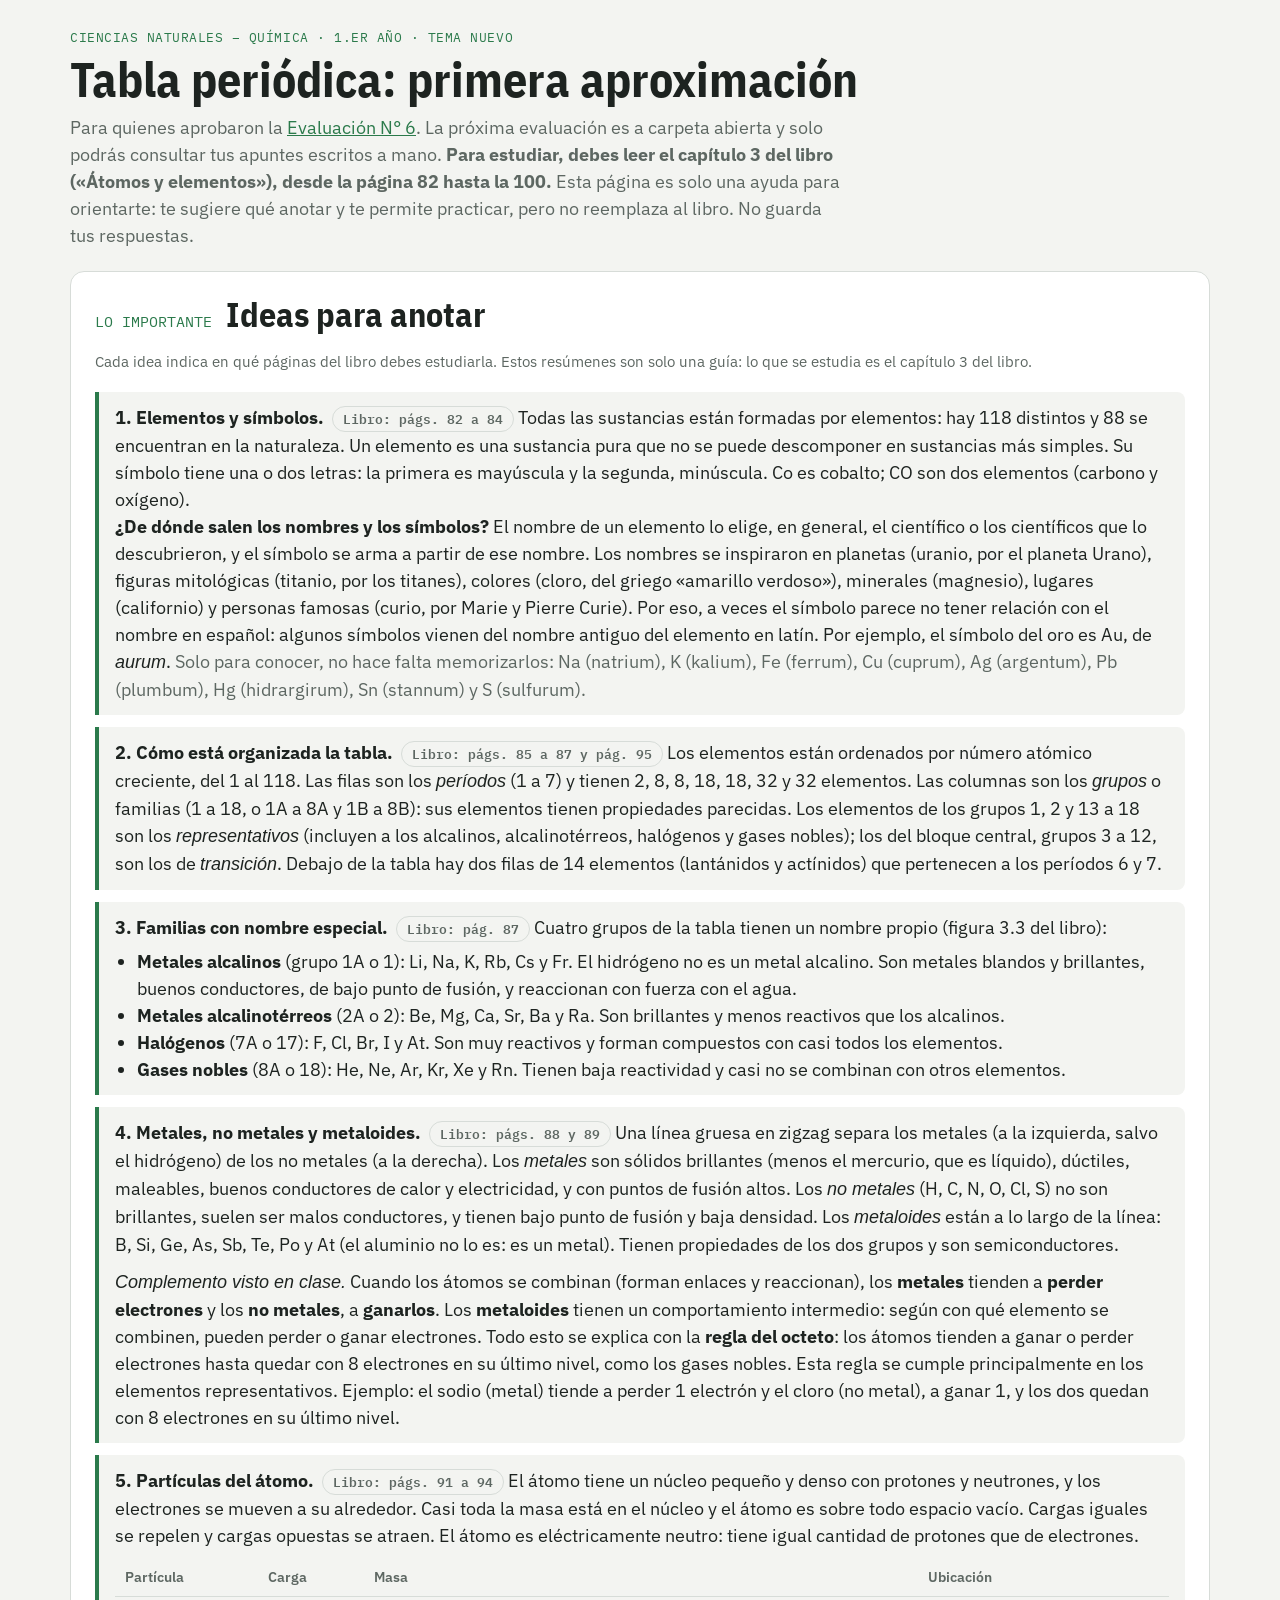
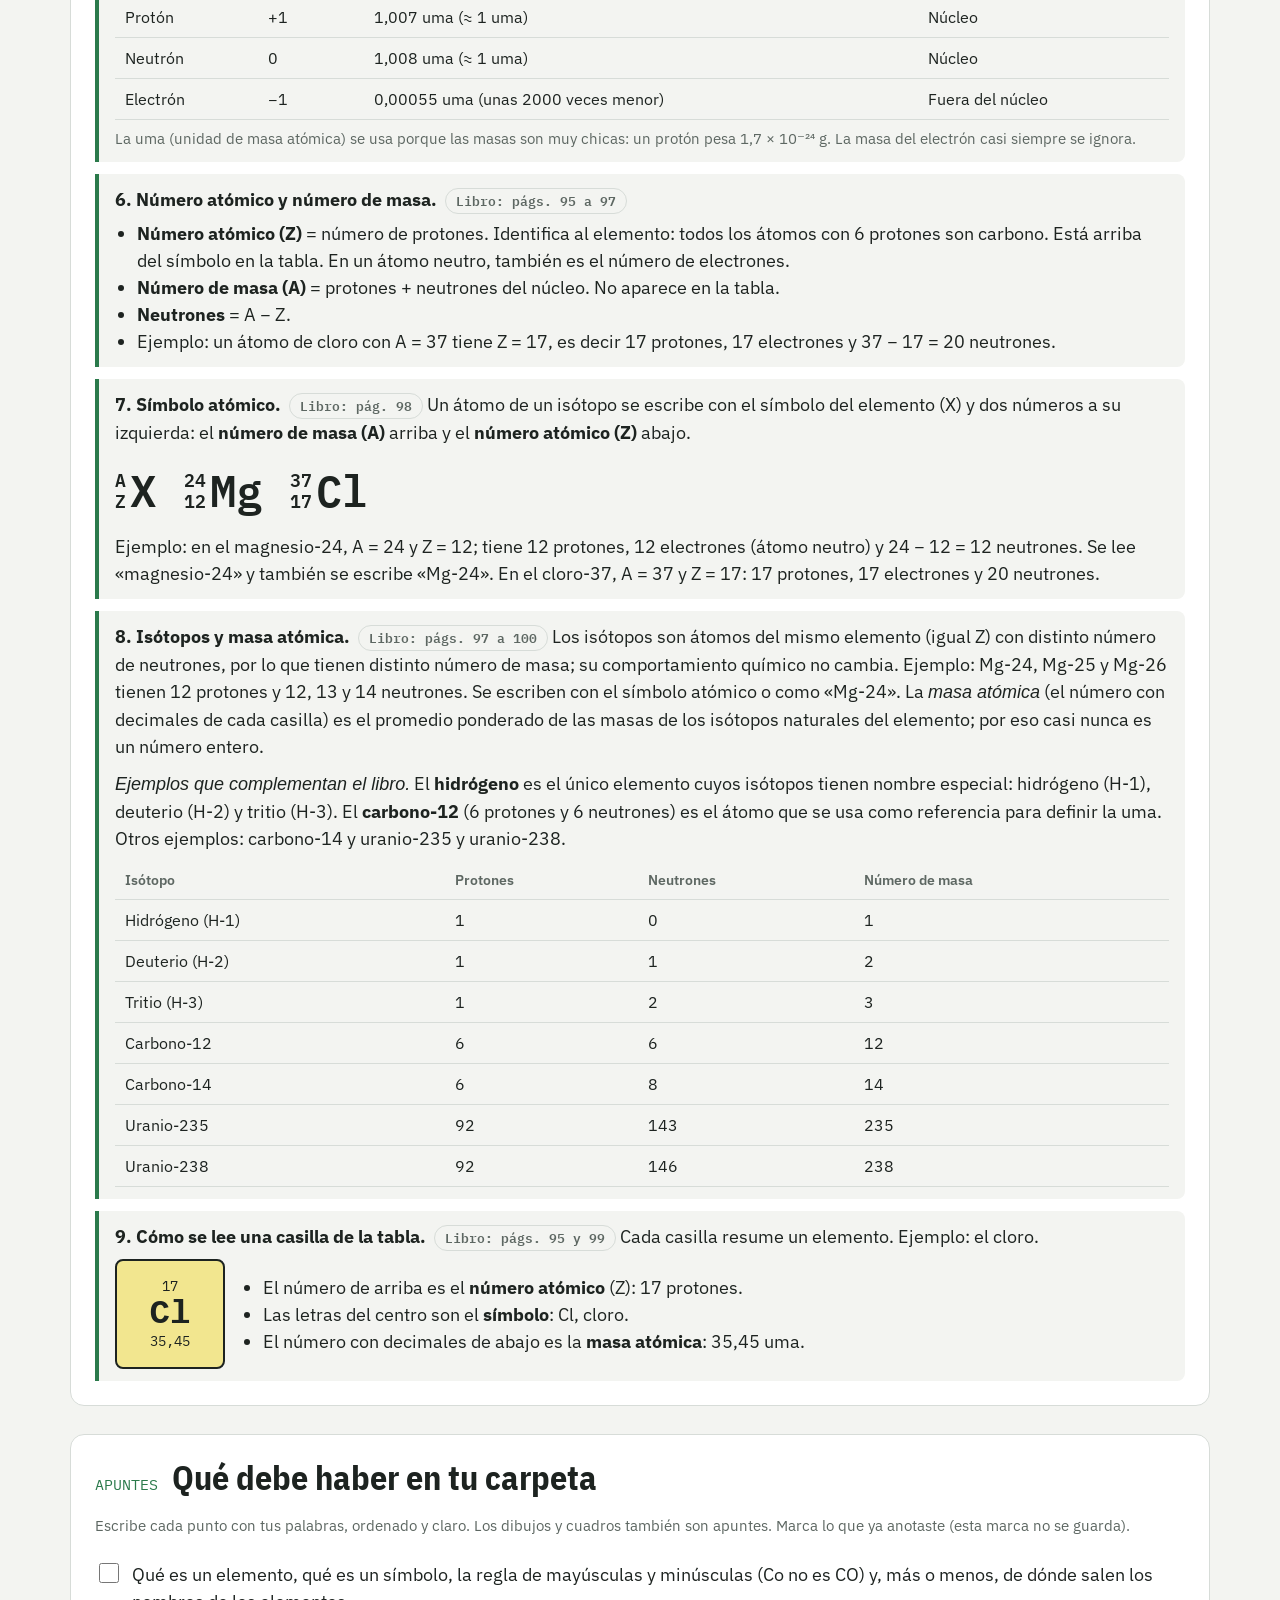
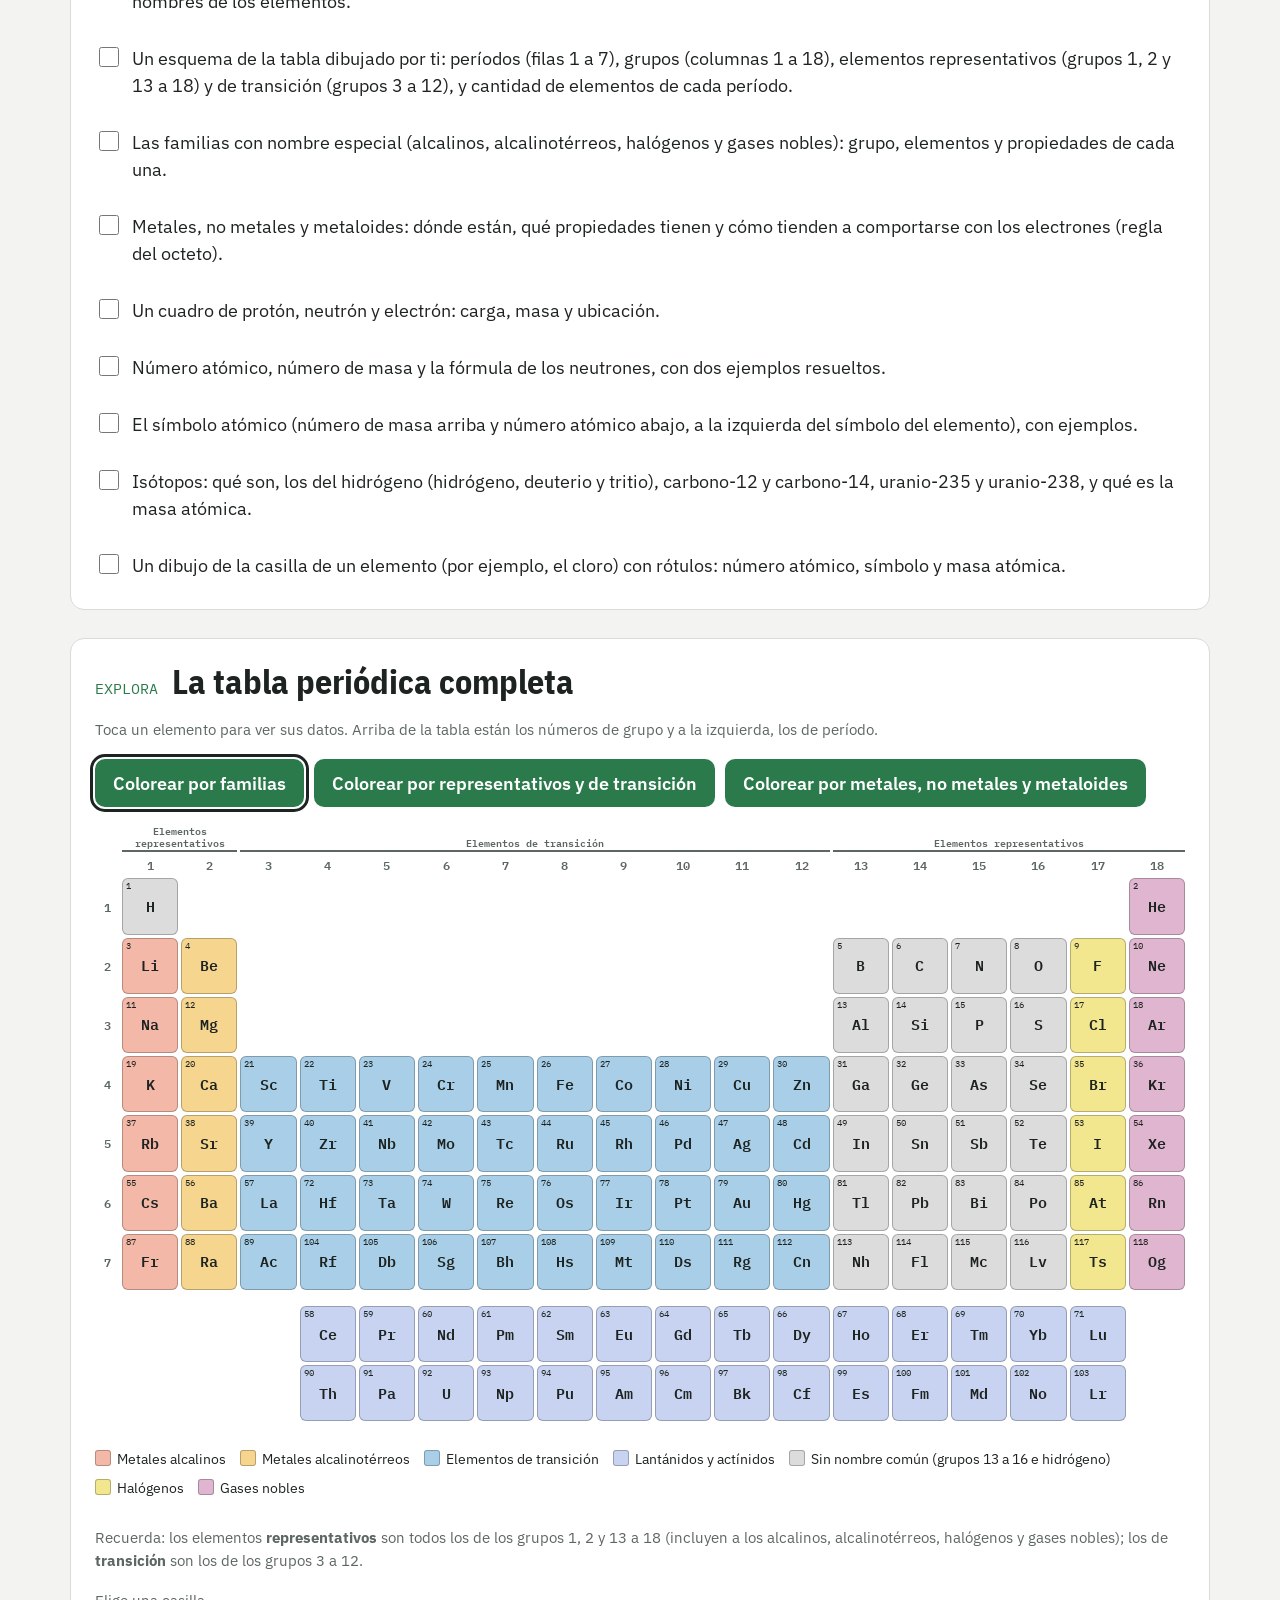
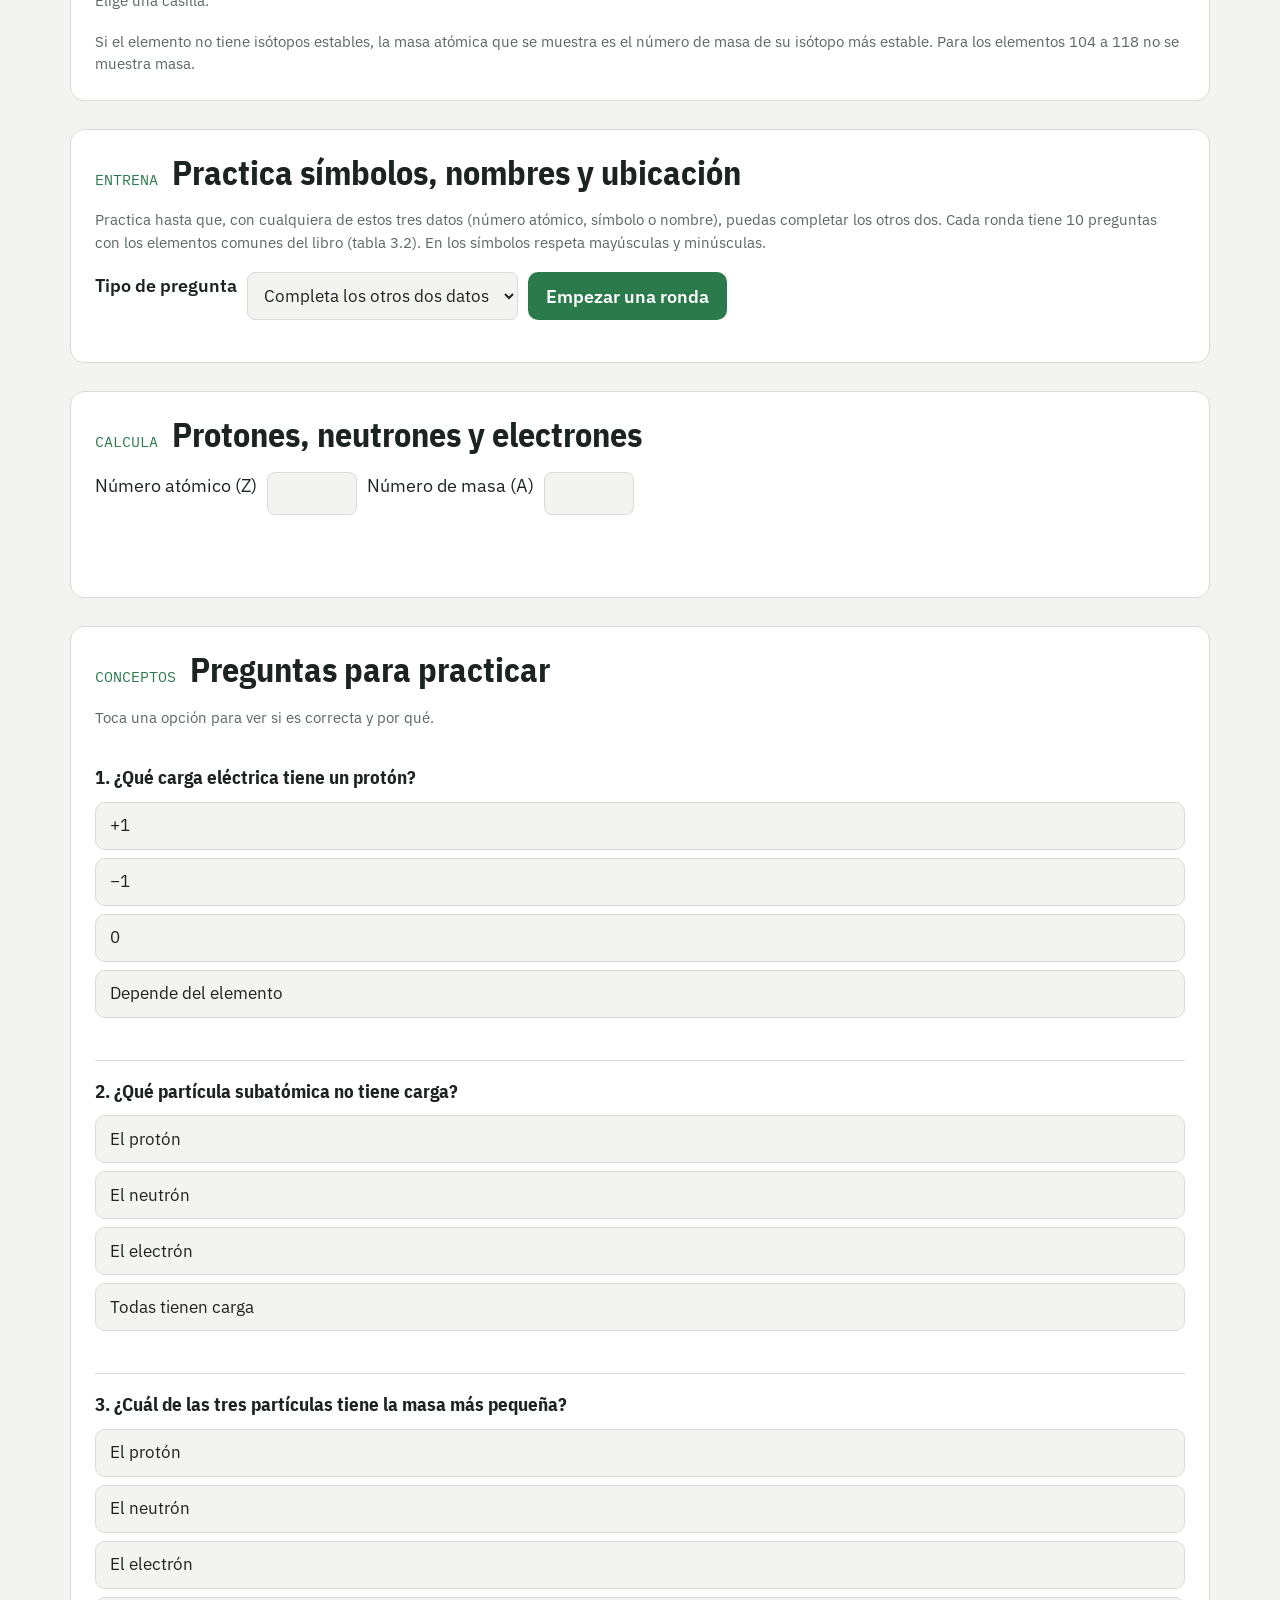
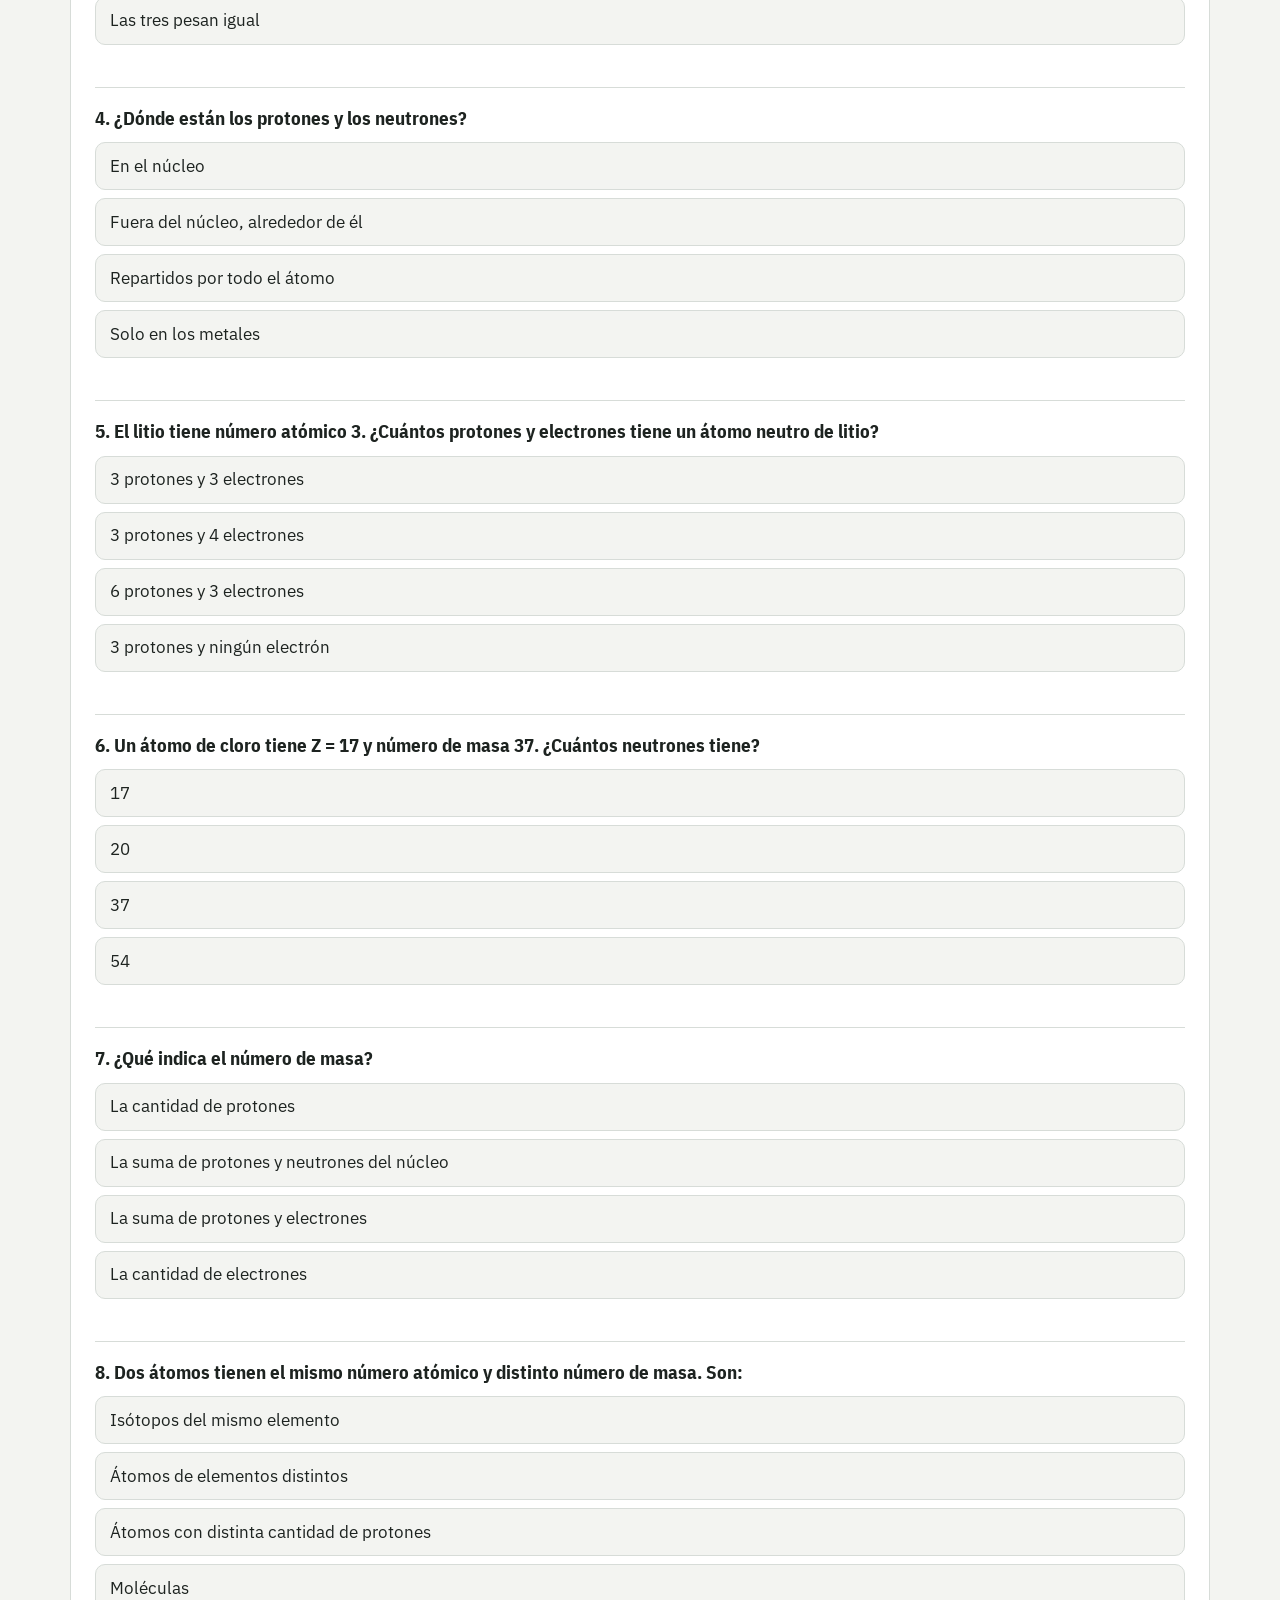
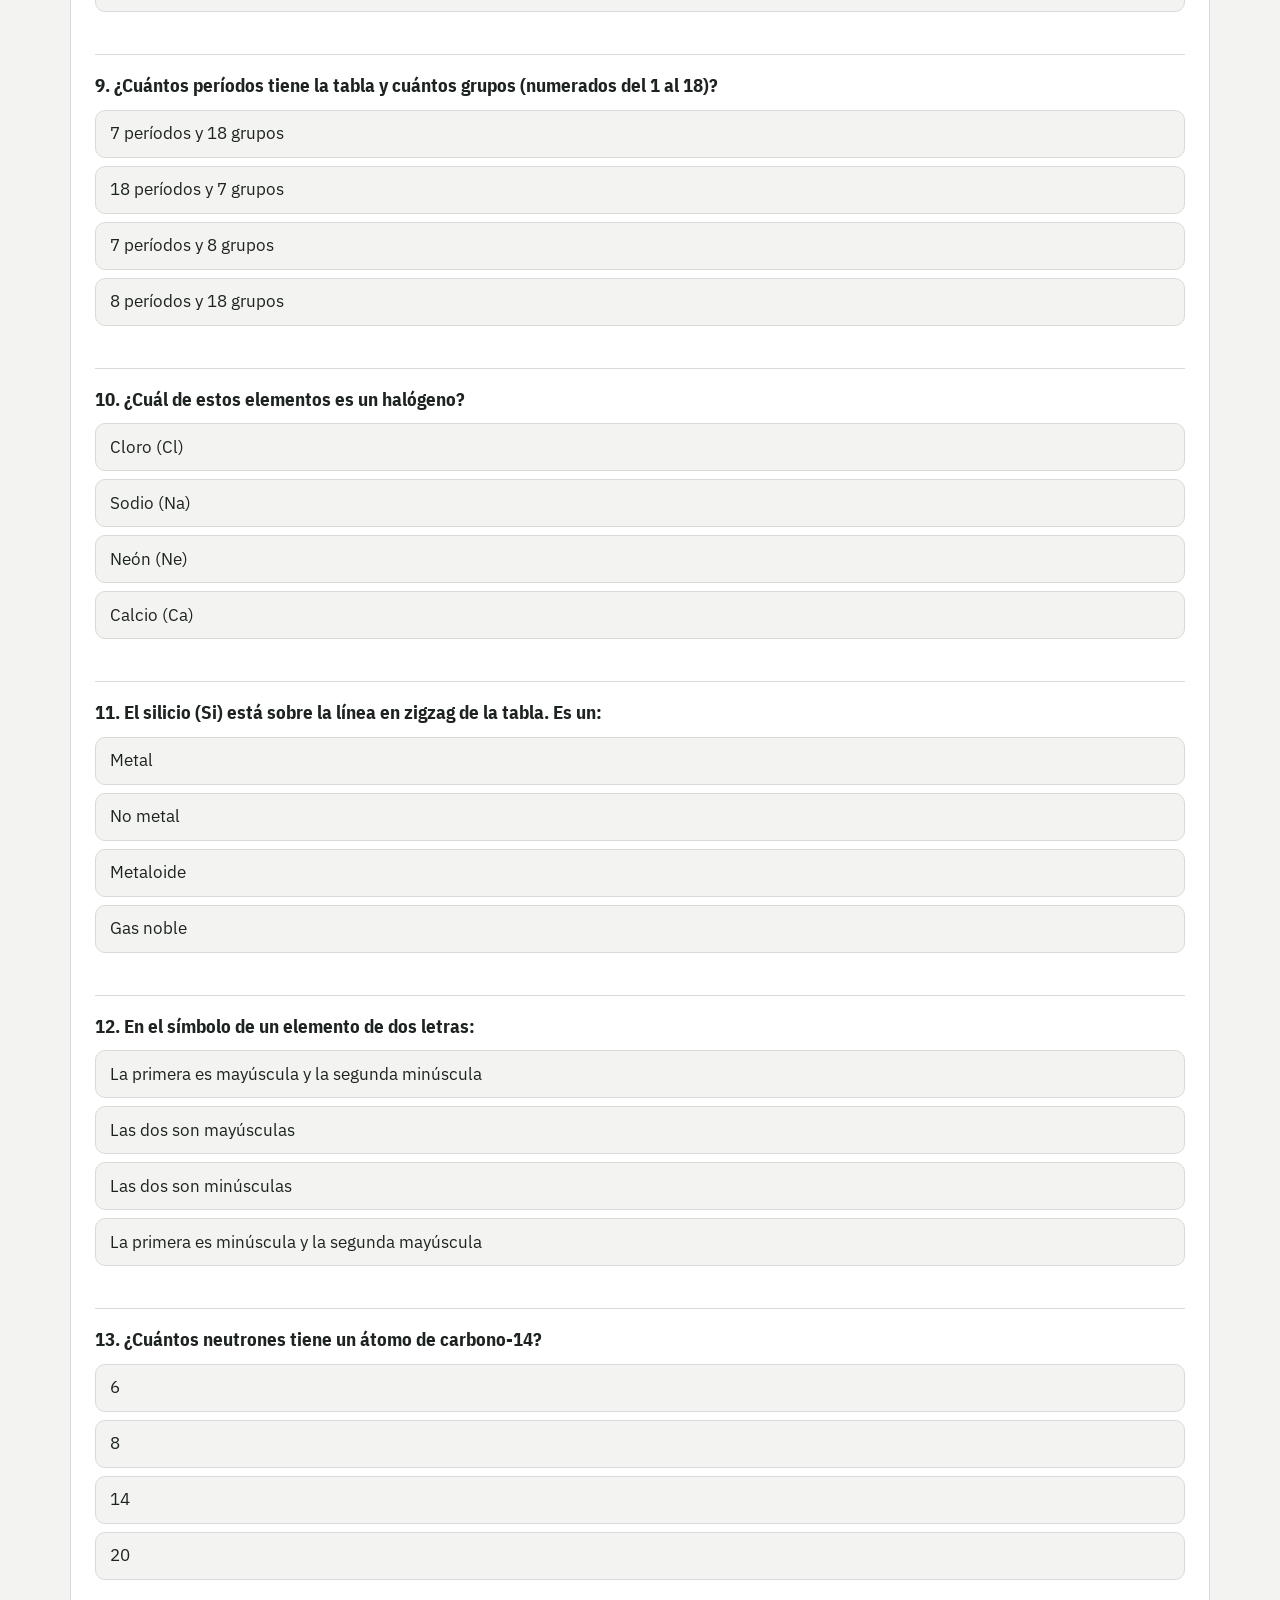
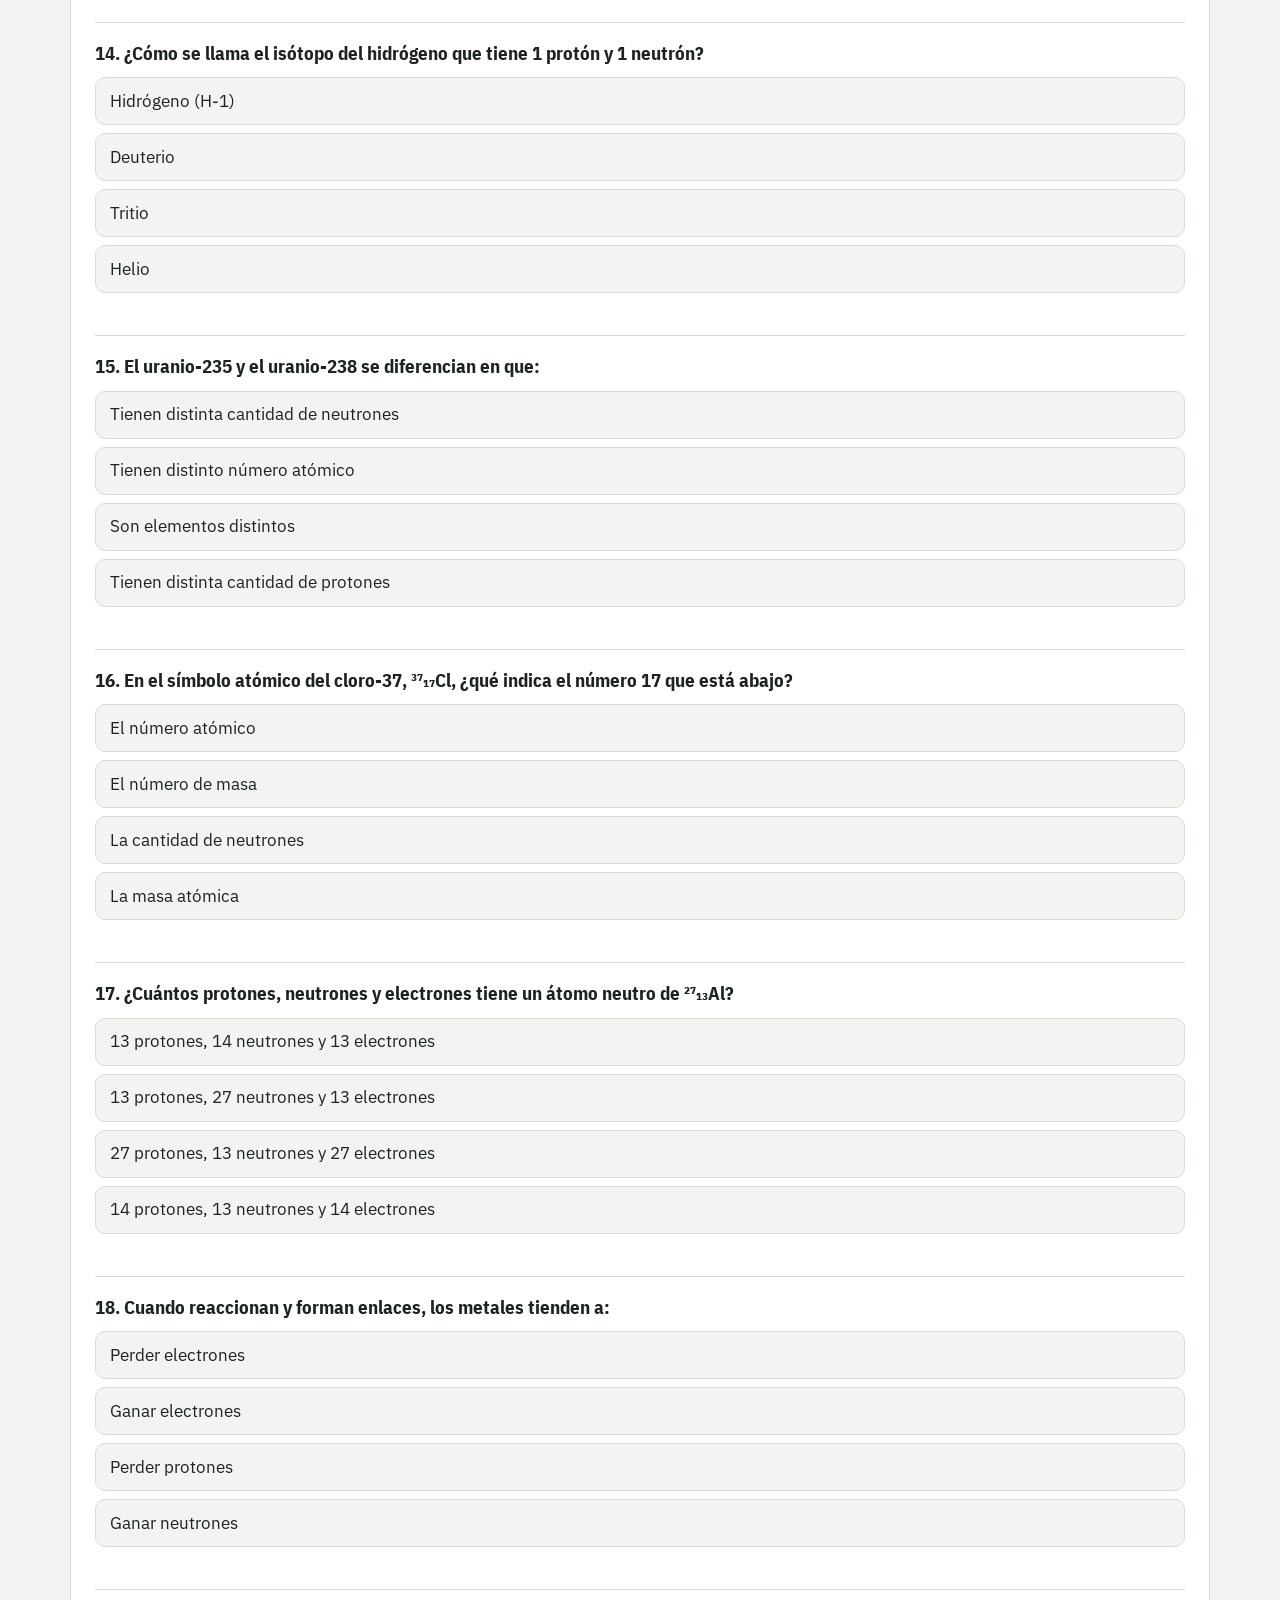
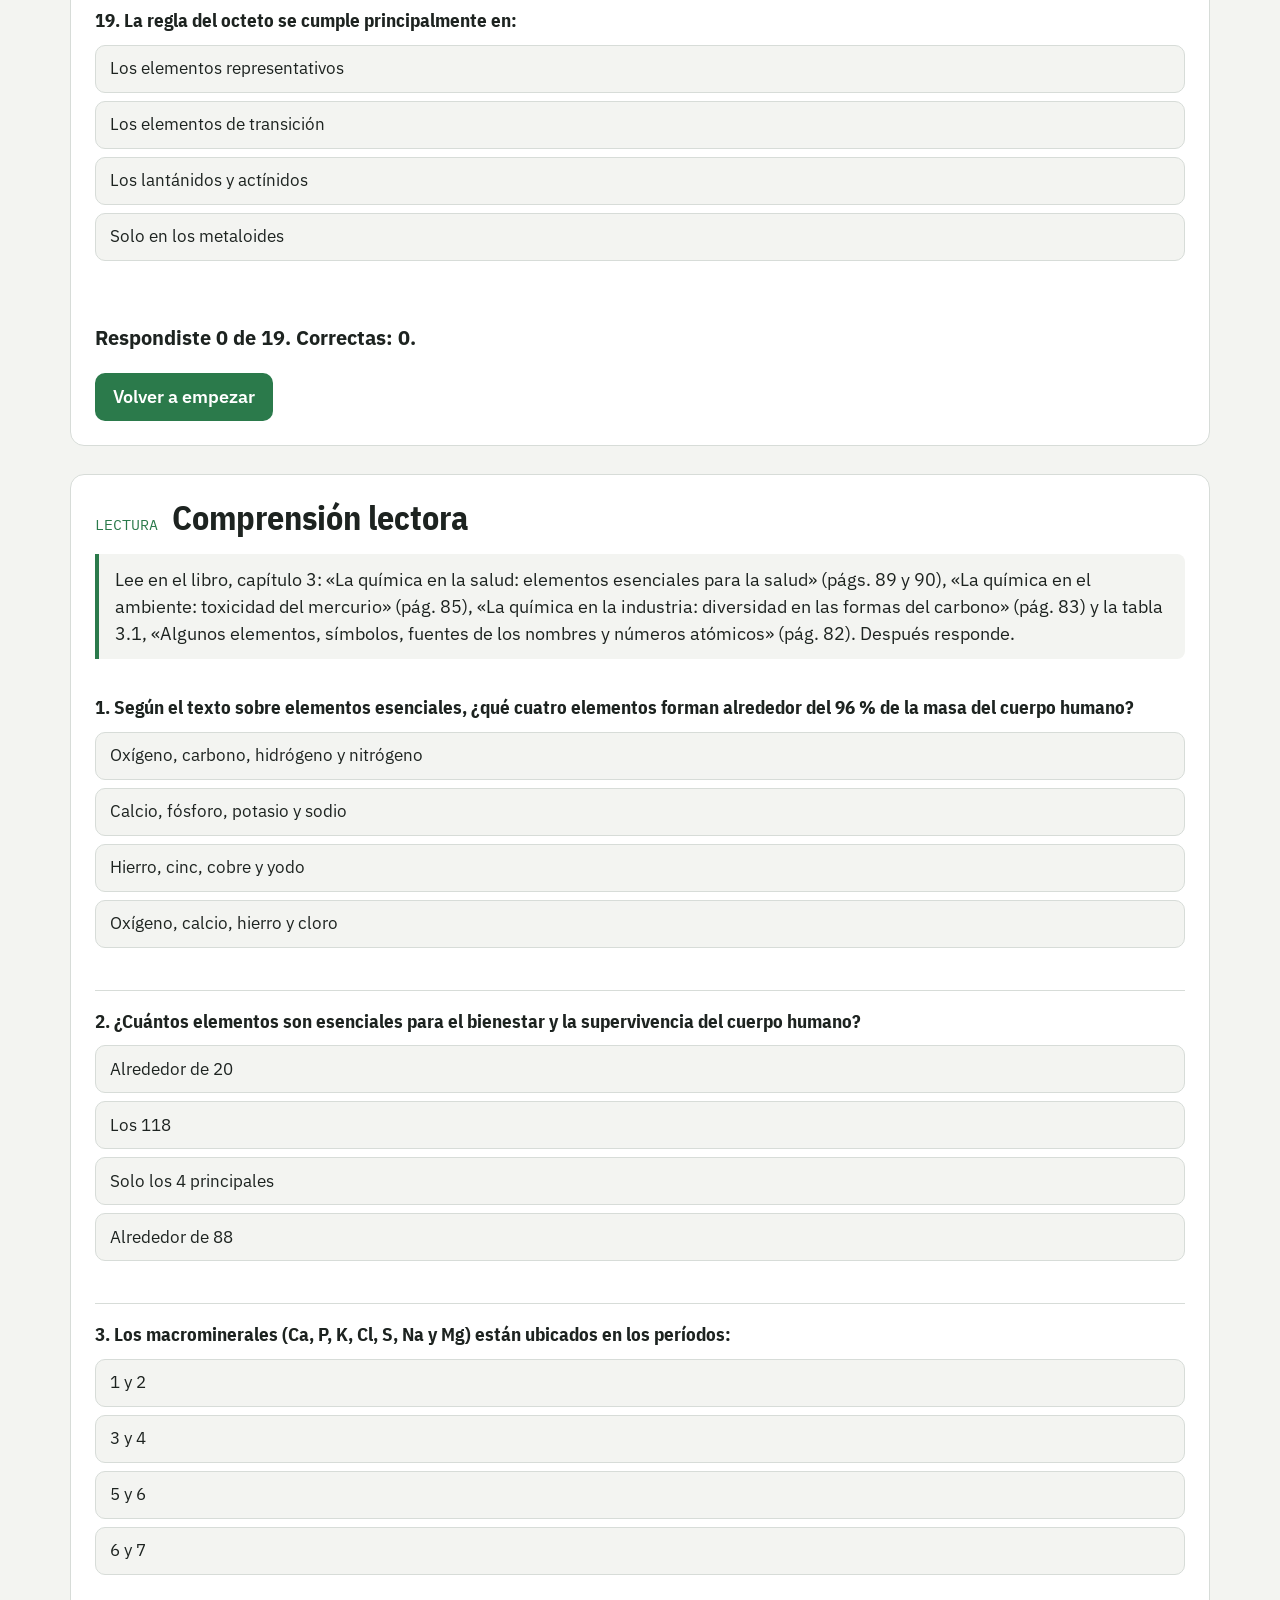
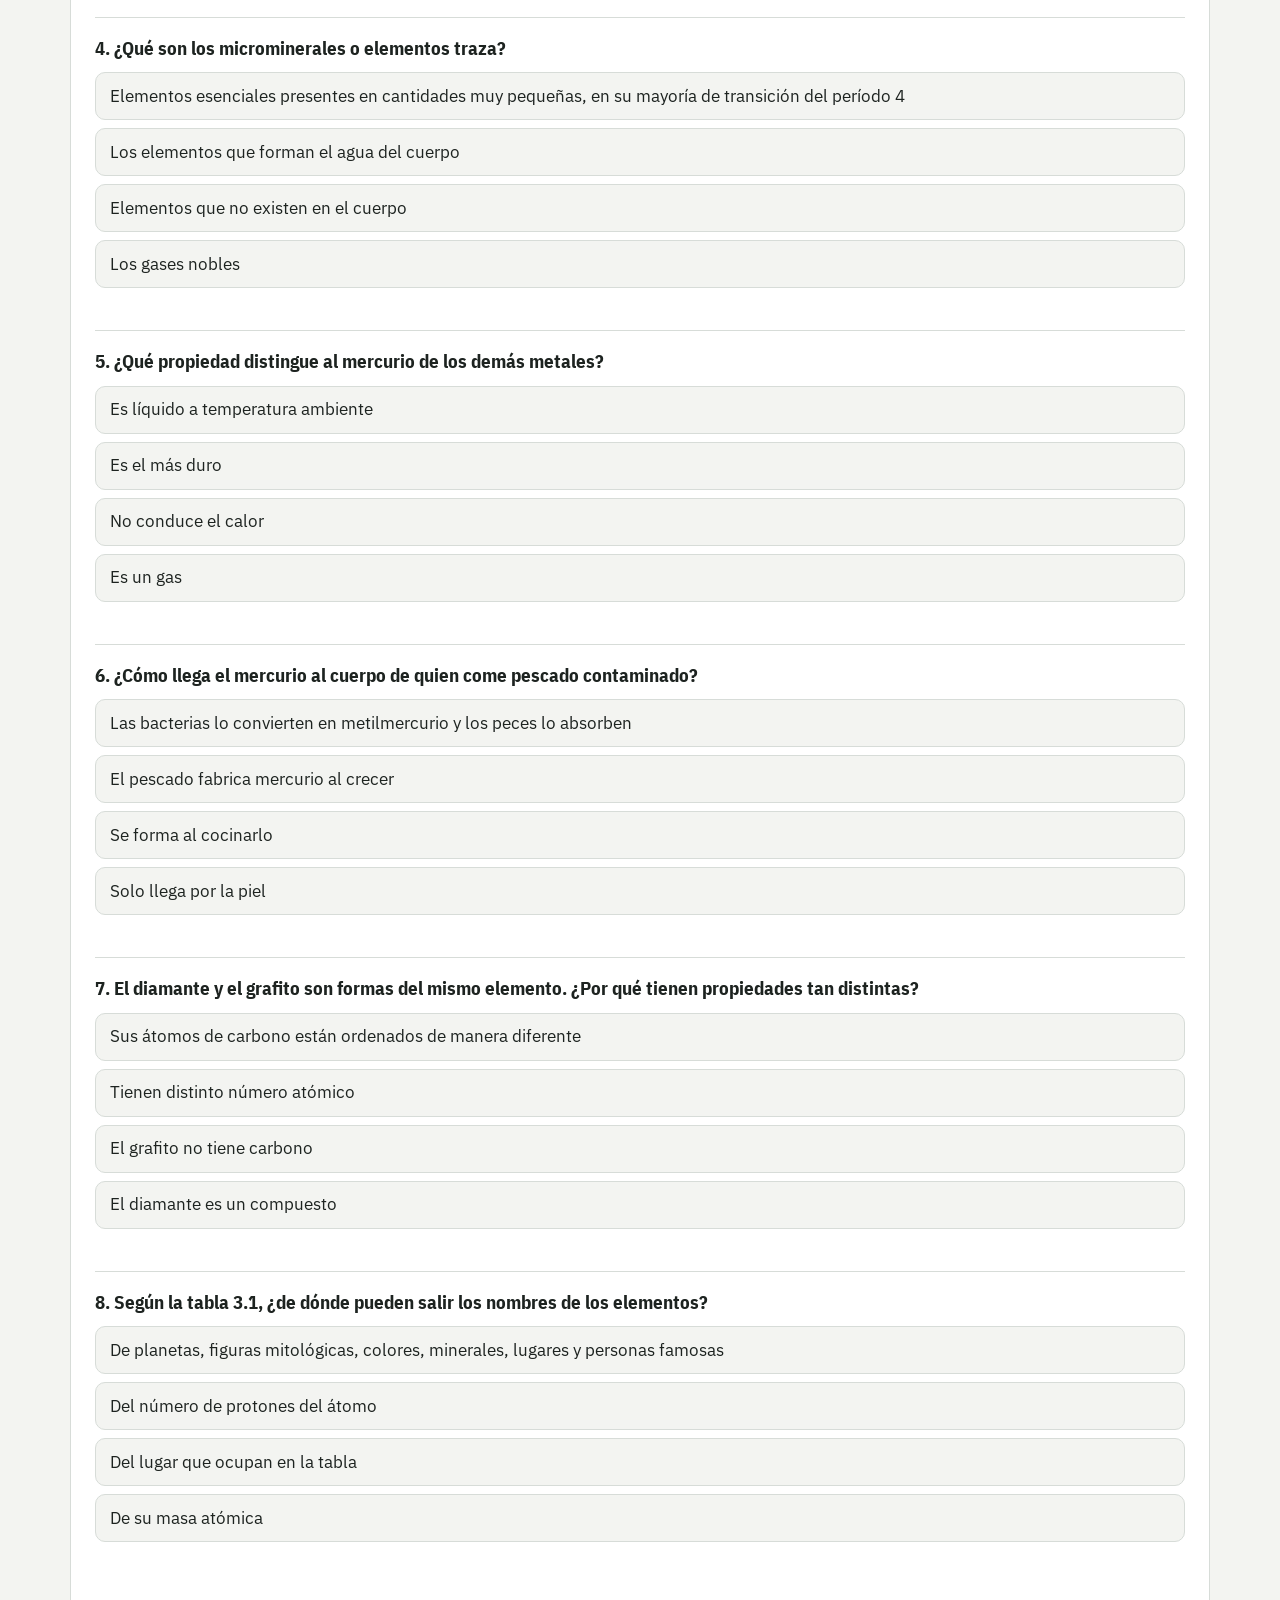
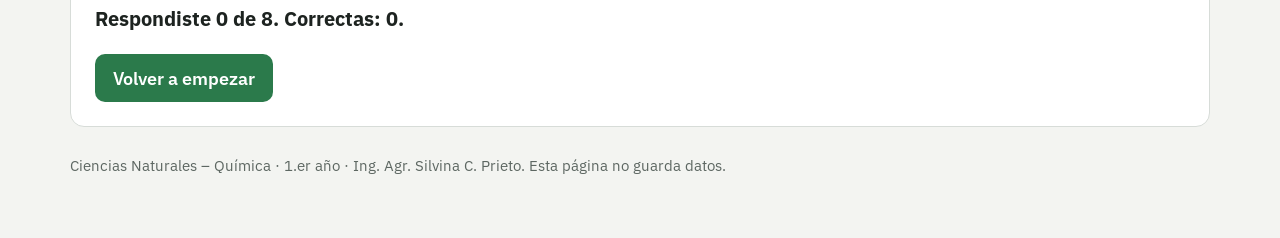
==== commit 2f19cafb: "Tabla periódica: origen de los nombres, metales/no metales/metaloides con regla del octeto y ajustes" ====
--- a/clases/02-tabla-periodica/index.html
+++ b/clases/02-tabla-periodica/index.html
@@ -39,7 +39,7 @@
   <div class="titulo"><span class="num">LO IMPORTANTE</span><h2>Ideas para anotar</h2></div>
   <p class="nota">Cada idea indica en qué páginas del libro debes estudiarla. Estos resúmenes son solo una guía: lo que se estudia es el capítulo 3 del libro.</p>
   <div class="ideas">
-    <div class="idea"><strong>1. Elementos y símbolos.</strong> <span class="ref">Libro: págs. 82 a 84</span> Todas las sustancias están formadas por elementos: hay 118 distintos y 88 se encuentran en la naturaleza. Un elemento es una sustancia pura que no se puede descomponer en sustancias más simples. Su símbolo tiene una o dos letras: la primera es mayúscula y la segunda, minúscula. Co es cobalto; CO son dos elementos (carbono y oxígeno). Algunos símbolos vienen del latín: Na (natrium), K (kalium), Fe (ferrum), Cu (cuprum), Au (aurum), Ag (argentum), Pb (plumbum), Hg (hidrargirum), Sn (stannum) y S (sulfurum).</div>
+    <div class="idea"><strong>1. Elementos y símbolos.</strong> <span class="ref">Libro: págs. 82 a 84</span> Todas las sustancias están formadas por elementos: hay 118 distintos y 88 se encuentran en la naturaleza. Un elemento es una sustancia pura que no se puede descomponer en sustancias más simples. Su símbolo tiene una o dos letras: la primera es mayúscula y la segunda, minúscula. Co es cobalto; CO son dos elementos (carbono y oxígeno). <br><strong>¿De dónde salen los nombres y los símbolos?</strong> El nombre de un elemento lo elige, en general, el científico o los científicos que lo descubrieron, y el símbolo se arma a partir de ese nombre. Los nombres se inspiraron en planetas (uranio, por el planeta Urano), figuras mitológicas (titanio, por los titanes), colores (cloro, del griego «amarillo verdoso»), minerales (magnesio), lugares (californio) y personas famosas (curio, por Marie y Pierre Curie). Por eso, a veces el símbolo parece no tener relación con el nombre en español: algunos símbolos vienen del nombre antiguo del elemento en latín. Por ejemplo, el símbolo del oro es Au, de <em>aurum</em>. <span style="color:var(--muted)">Solo para conocer, no hace falta memorizarlos: Na (natrium), K (kalium), Fe (ferrum), Cu (cuprum), Ag (argentum), Pb (plumbum), Hg (hidrargirum), Sn (stannum) y S (sulfurum).</span></div>
     <div class="idea"><strong>2. Cómo está organizada la tabla.</strong> <span class="ref">Libro: págs. 85 a 87 y pág. 95</span> Los elementos están ordenados por número atómico creciente, del 1 al 118. Las filas son los <em>períodos</em> (1 a 7) y tienen 2, 8, 8, 18, 18, 32 y 32 elementos. Las columnas son los <em>grupos</em> o familias (1 a 18, o 1A a 8A y 1B a 8B): sus elementos tienen propiedades parecidas. Los elementos de los grupos 1, 2 y 13 a 18 son los <em>representativos</em> (incluyen a los alcalinos, alcalinotérreos, halógenos y gases nobles); los del bloque central, grupos 3 a 12, son los de <em>transición</em>. Debajo de la tabla hay dos filas de 14 elementos (lantánidos y actínidos) que pertenecen a los períodos 6 y 7.</div>
     <div class="idea"><strong>3. Familias con nombre especial.</strong> <span class="ref">Libro: pág. 87</span> Cuatro grupos de la tabla tienen un nombre propio (figura 3.3 del libro):
       <ul>
@@ -48,7 +48,8 @@
         <li><strong>Halógenos</strong> (7A o 17): F, Cl, Br, I y At. Son muy reactivos y forman compuestos con casi todos los elementos.</li>
         <li><strong>Gases nobles</strong> (8A o 18): He, Ne, Ar, Kr, Xe y Rn. Tienen baja reactividad y casi no se combinan con otros elementos.</li>
       </ul></div>
-    <div class="idea"><strong>4. Metales, no metales y metaloides.</strong> <span class="ref">Libro: págs. 88 y 89</span> Una línea gruesa en zigzag separa los metales (a la izquierda, salvo el hidrógeno) de los no metales (a la derecha). Los <em>metales</em> son sólidos brillantes (menos el mercurio, que es líquido), dúctiles, maleables, buenos conductores de calor y electricidad, y con puntos de fusión altos. Los <em>no metales</em> (H, C, N, O, Cl, S) no son brillantes, suelen ser malos conductores, y tienen bajo punto de fusión y baja densidad. Los <em>metaloides</em> están a lo largo de la línea: B, Si, Ge, As, Sb, Te, Po y At (el aluminio no lo es: es un metal). Tienen propiedades de los dos grupos y son semiconductores.</div>
+    <div class="idea"><strong>4. Metales, no metales y metaloides.</strong> <span class="ref">Libro: págs. 88 y 89</span> Una línea gruesa en zigzag separa los metales (a la izquierda, salvo el hidrógeno) de los no metales (a la derecha). Los <em>metales</em> son sólidos brillantes (menos el mercurio, que es líquido), dúctiles, maleables, buenos conductores de calor y electricidad, y con puntos de fusión altos. Los <em>no metales</em> (H, C, N, O, Cl, S) no son brillantes, suelen ser malos conductores, y tienen bajo punto de fusión y baja densidad. Los <em>metaloides</em> están a lo largo de la línea: B, Si, Ge, As, Sb, Te, Po y At (el aluminio no lo es: es un metal). Tienen propiedades de los dos grupos y son semiconductores.
+      <p style="margin:10px 0 0"><em>Complemento visto en clase.</em> Cuando los átomos se combinan (forman enlaces y reaccionan), los <strong>metales</strong> tienden a <strong>perder electrones</strong> y los <strong>no metales</strong>, a <strong>ganarlos</strong>. Los <strong>metaloides</strong> tienen un comportamiento intermedio: según con qué elemento se combinen, pueden perder o ganar electrones. Todo esto se explica con la <strong>regla del octeto</strong>: los átomos tienden a ganar o perder electrones hasta quedar con 8 electrones en su último nivel, como los gases nobles. Esta regla se cumple principalmente en los elementos representativos. Ejemplo: el sodio (metal) tiende a perder 1 electrón y el cloro (no metal), a ganar 1, y los dos quedan con 8 electrones en su último nivel.</p></div>
     <div class="idea"><strong>5. Partículas del átomo.</strong> <span class="ref">Libro: págs. 91 a 94</span> El átomo tiene un núcleo pequeño y denso con protones y neutrones, y los electrones se mueven a su alrededor. Casi toda la masa está en el núcleo y el átomo es sobre todo espacio vacío. Cargas iguales se repelen y cargas opuestas se atraen. El átomo es eléctricamente neutro: tiene igual cantidad de protones que de electrones.
       <div class="tabla-wrap"><table style="margin-top:10px"><thead><tr><th>Partícula</th><th>Carga</th><th>Masa</th><th>Ubicación</th></tr></thead><tbody>
         <tr><td>Protón</td><td>+1</td><td>1,007 uma (≈ 1 uma)</td><td>Núcleo</td></tr>
@@ -92,10 +93,10 @@
 <section class="bloque apun">
   <div class="titulo"><span class="num">APUNTES</span><h2>Qué debe haber en tu carpeta</h2></div>
   <p class="nota">Escribe cada punto con tus palabras, ordenado y claro. Los dibujos y cuadros también son apuntes. Marca lo que ya anotaste (esta marca no se guarda).</p>
-  <label><input type="checkbox"> Qué es un elemento, qué es un símbolo y la regla de mayúsculas y minúsculas (Co no es CO).</label>
+  <label><input type="checkbox"> Qué es un elemento, qué es un símbolo, la regla de mayúsculas y minúsculas (Co no es CO) y, más o menos, de dónde salen los nombres de los elementos.</label>
   <label><input type="checkbox"> Un esquema de la tabla dibujado por ti: períodos (filas 1 a 7), grupos (columnas 1 a 18), elementos representativos (grupos 1, 2 y 13 a 18) y de transición (grupos 3 a 12), y cantidad de elementos de cada período.</label>
   <label><input type="checkbox"> Las familias con nombre especial (alcalinos, alcalinotérreos, halógenos y gases nobles): grupo, elementos y propiedades de cada una.</label>
-  <label><input type="checkbox"> Metales, no metales y metaloides: dónde están y qué propiedades tienen.</label>
+  <label><input type="checkbox"> Metales, no metales y metaloides: dónde están, qué propiedades tienen y cómo tienden a comportarse con los electrones (regla del octeto).</label>
   <label><input type="checkbox"> Un cuadro de protón, neutrón y electrón: carga, masa y ubicación.</label>
   <label><input type="checkbox"> Número atómico, número de masa y la fórmula de los neutrones, con dos ejemplos resueltos.</label>
   <label><input type="checkbox"> El símbolo atómico (número de masa arriba y número atómico abajo, a la izquierda del símbolo del elemento), con ejemplos.</label>
@@ -140,7 +141,7 @@
 
 <section class="bloque">
   <div class="titulo"><span class="num">LECTURA</span><h2>Comprensión lectora</h2></div>
-  <div class="idea">Lee en el libro, capítulo 3: «La química en la salud: elementos esenciales para la salud» (págs. 89 y 90), «La química en el ambiente: toxicidad del mercurio» (pág. 85), «La química en la industria: diversidad en las formas del carbono» (pág. 83) y «La química en la salud: nombres en latín de elementos de uso clínico» (pág. 83). Después responde.</div>
+  <div class="idea">Lee en el libro, capítulo 3: «La química en la salud: elementos esenciales para la salud» (págs. 89 y 90), «La química en el ambiente: toxicidad del mercurio» (pág. 85), «La química en la industria: diversidad en las formas del carbono» (pág. 83) y la tabla 3.1, «Algunos elementos, símbolos, fuentes de los nombres y números atómicos» (pág. 82). Después responde.</div>
   <div id="quizL"></div>
 </section>
 <p class="nota">Ciencias Naturales – Química · 1.er año · Ing. Agr. Silvina C. Prieto. Esta página no guarda datos.</p>
@@ -267,7 +268,9 @@
  { q: "¿Cómo se llama el isótopo del hidrógeno que tiene 1 protón y 1 neutrón?", o: ["Hidrógeno (H-1)", "Deuterio", "Tritio", "Helio"], ok: 1, e: "Hidrógeno (H-1): 1 protón y 0 neutrones. Deuterio (H-2): 1 y 1. Tritio (H-3): 1 y 2. El hidrógeno es el único elemento cuyos isótopos tienen nombre especial." },
  { q: "El uranio-235 y el uranio-238 se diferencian en que:", o: ["Tienen distinta cantidad de neutrones", "Tienen distinto número atómico", "Son elementos distintos", "Tienen distinta cantidad de protones"], ok: 0, e: "Los dos tienen 92 protones: son isótopos del mismo elemento. El uranio-235 tiene 143 neutrones y el uranio-238, 146." },
  { q: "En el símbolo atómico del cloro-37, ³⁷₁₇Cl, ¿qué indica el número 17 que está abajo?", o: ["El número atómico", "El número de masa", "La cantidad de neutrones", "La masa atómica"], ok: 0, e: "Abajo va el número atómico (Z) y arriba el número de masa (A): 37 es el número de masa." },
- { q: "¿Cuántos protones, neutrones y electrones tiene un átomo neutro de ²⁷₁₃Al?", o: ["13 protones, 14 neutrones y 13 electrones", "13 protones, 27 neutrones y 13 electrones", "27 protones, 13 neutrones y 27 electrones", "14 protones, 13 neutrones y 14 electrones"], ok: 0, e: "Z = 13 es el número de protones y de electrones; neutrones = 27 − 13 = 14." }
+ { q: "¿Cuántos protones, neutrones y electrones tiene un átomo neutro de ²⁷₁₃Al?", o: ["13 protones, 14 neutrones y 13 electrones", "13 protones, 27 neutrones y 13 electrones", "27 protones, 13 neutrones y 27 electrones", "14 protones, 13 neutrones y 14 electrones"], ok: 0, e: "Z = 13 es el número de protones y de electrones; neutrones = 27 − 13 = 14." },
+ { q: "Cuando reaccionan y forman enlaces, los metales tienden a:", o: ["Perder electrones", "Ganar electrones", "Perder protones", "Ganar neutrones"], ok: 0, e: "Los metales tienden a perder electrones y los no metales, a ganarlos." },
+ { q: "La regla del octeto se cumple principalmente en:", o: ["Los elementos representativos", "Los elementos de transición", "Los lantánidos y actínidos", "Solo en los metaloides"], ok: 0, e: "Los átomos tienden a quedar con 8 electrones en su último nivel, y esto se cumple sobre todo en los elementos representativos." }
 ]);
 quiz(document.getElementById("quizL"), [
  { q: "Según el texto sobre elementos esenciales, ¿qué cuatro elementos forman alrededor del 96 % de la masa del cuerpo humano?", o: ["Oxígeno, carbono, hidrógeno y nitrógeno", "Calcio, fósforo, potasio y sodio", "Hierro, cinc, cobre y yodo", "Oxígeno, calcio, hierro y cloro"], ok: 0, e: "Son elementos representativos de los períodos 1 y 2. Los otros grupos de opciones son macrominerales y microminerales." },
@@ -277,7 +280,7 @@
  { q: "¿Qué propiedad distingue al mercurio de los demás metales?", o: ["Es líquido a temperatura ambiente", "Es el más duro", "No conduce el calor", "Es un gas"], ok: 0, e: "Todos los metales son sólidos a temperatura ambiente, excepto el mercurio." },
  { q: "¿Cómo llega el mercurio al cuerpo de quien come pescado contaminado?", o: ["Las bacterias lo convierten en metilmercurio y los peces lo absorben", "El pescado fabrica mercurio al crecer", "Se forma al cocinarlo", "Solo llega por la piel"], ok: 0, e: "El metilmercurio es tóxico y ataca el sistema nervioso central." },
  { q: "El diamante y el grafito son formas del mismo elemento. ¿Por qué tienen propiedades tan distintas?", o: ["Sus átomos de carbono están ordenados de manera diferente", "Tienen distinto número atómico", "El grafito no tiene carbono", "El diamante es un compuesto"], ok: 0, e: "Los dos son carbono (Z = 6), pero la disposición de sus átomos cambia sus propiedades." },
- { q: "El símbolo Na del sodio proviene de la palabra latina:", o: ["Natrium", "Kalium", "Ferrum", "Aurum"], ok: 0, e: "Kalium es el potasio (K), ferrum el hierro (Fe) y aurum el oro (Au)." }
+ { q: "Según la tabla 3.1, ¿de dónde pueden salir los nombres de los elementos?", o: ["De planetas, figuras mitológicas, colores, minerales, lugares y personas famosas", "Del número de protones del átomo", "Del lugar que ocupan en la tabla", "De su masa atómica"], ok: 0, e: "Ejemplos de la tabla: uranio (planeta Urano), titanio (los titanes), cloro (color amarillo verdoso), magnesio (un mineral), californio (California) y curio (Marie y Pierre Curie)." }
 ]);
 </script>
 </body>
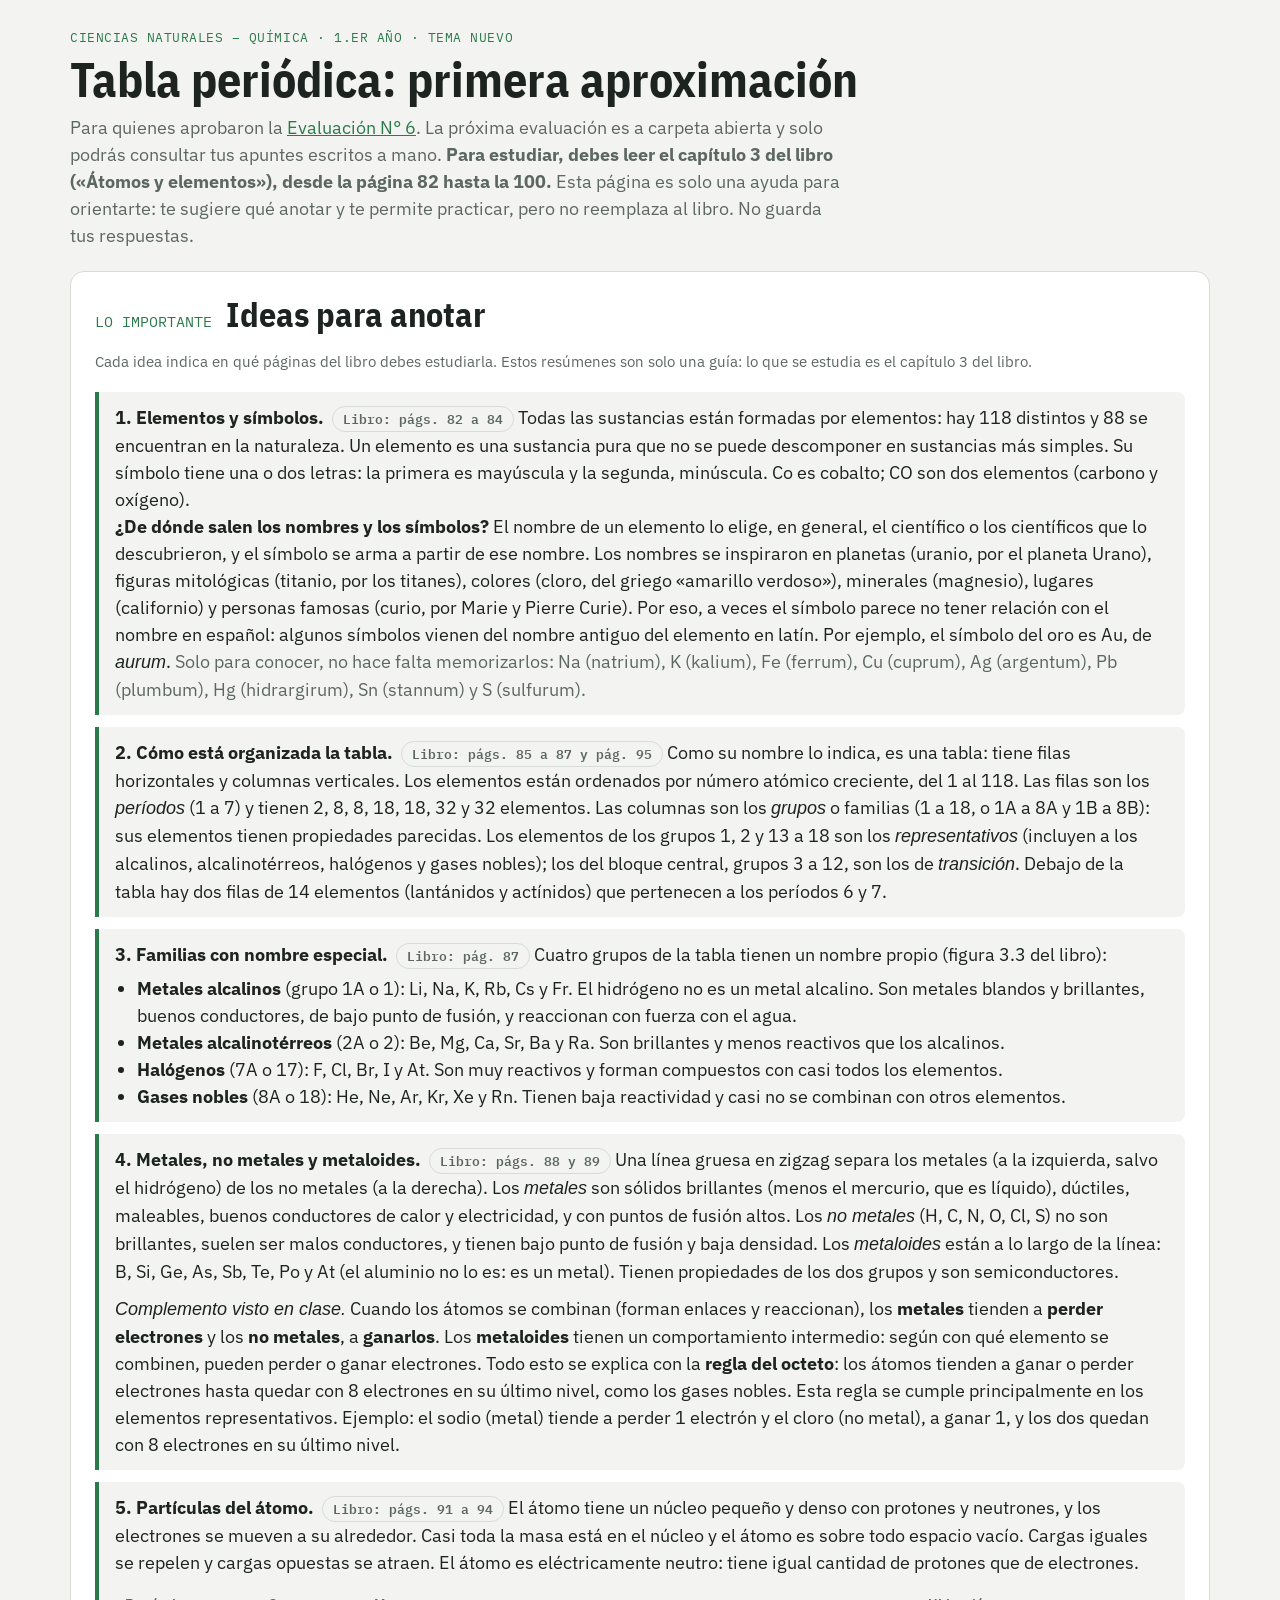
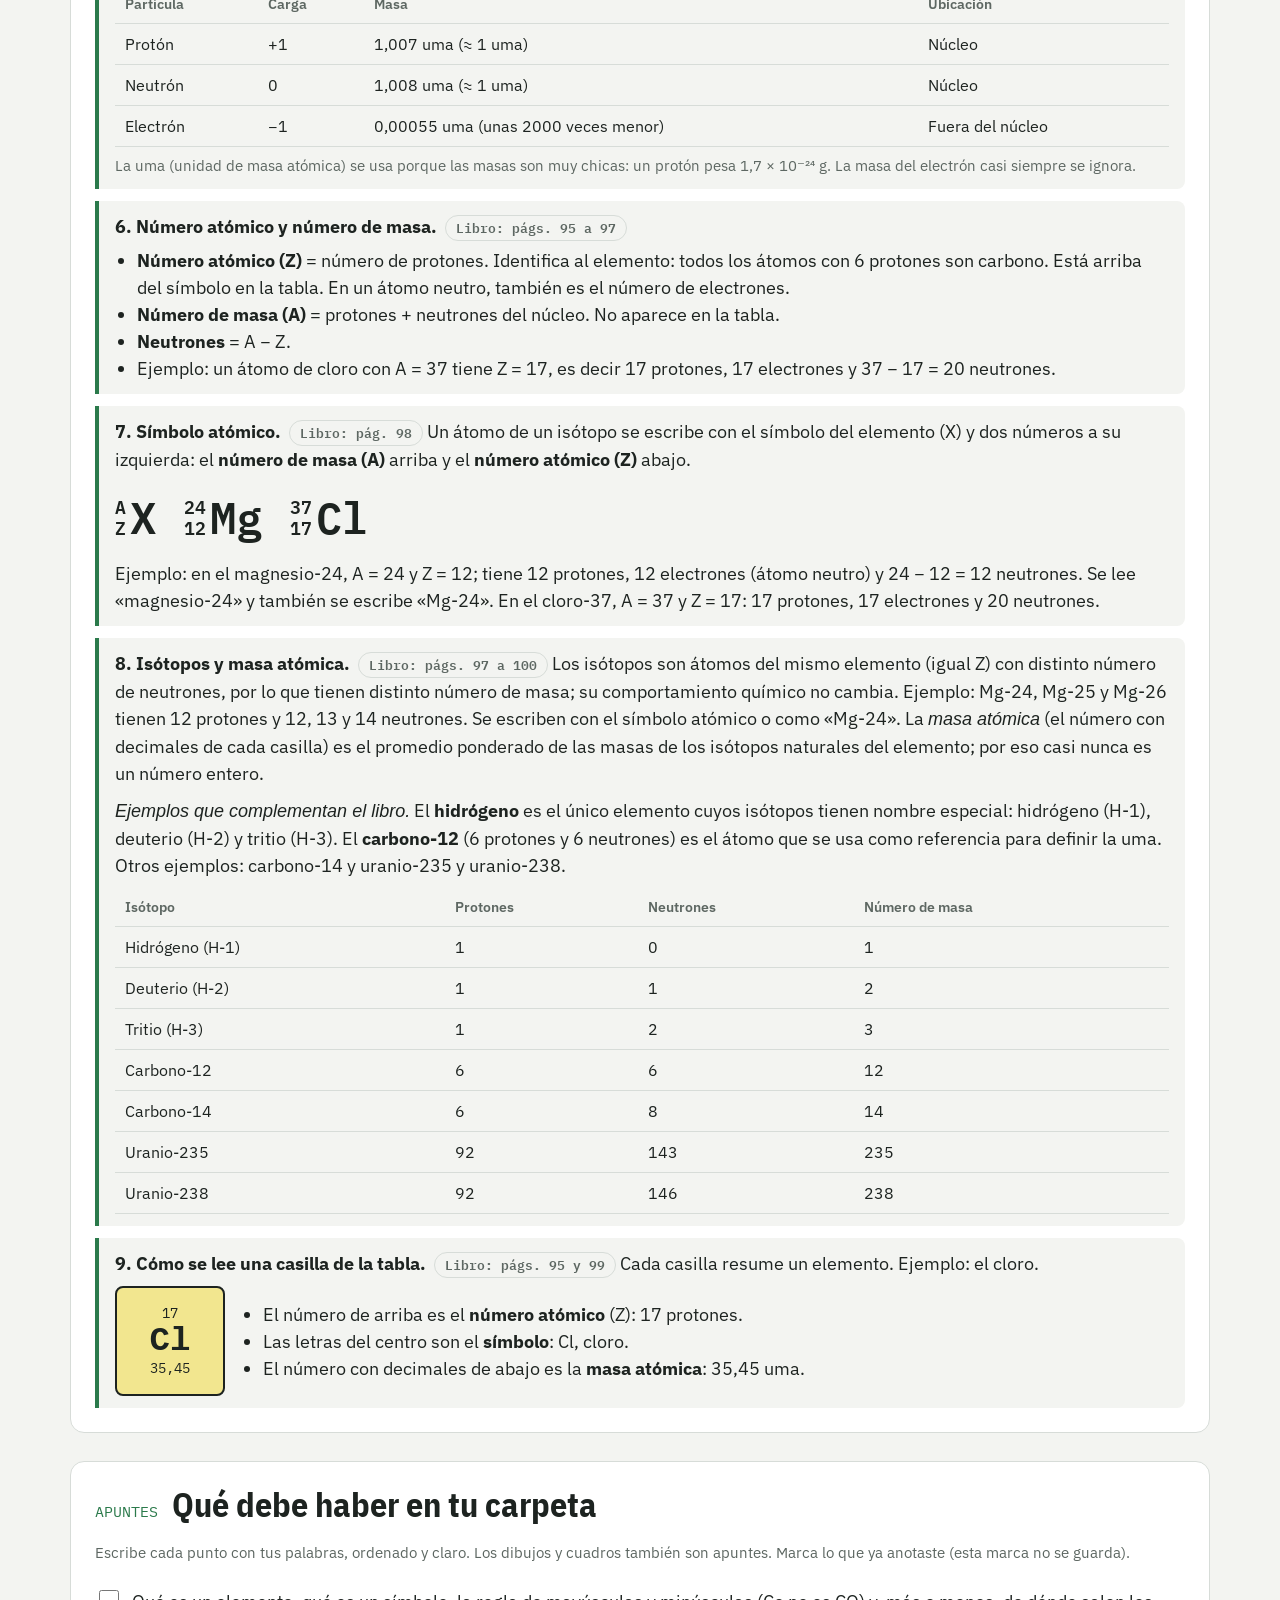
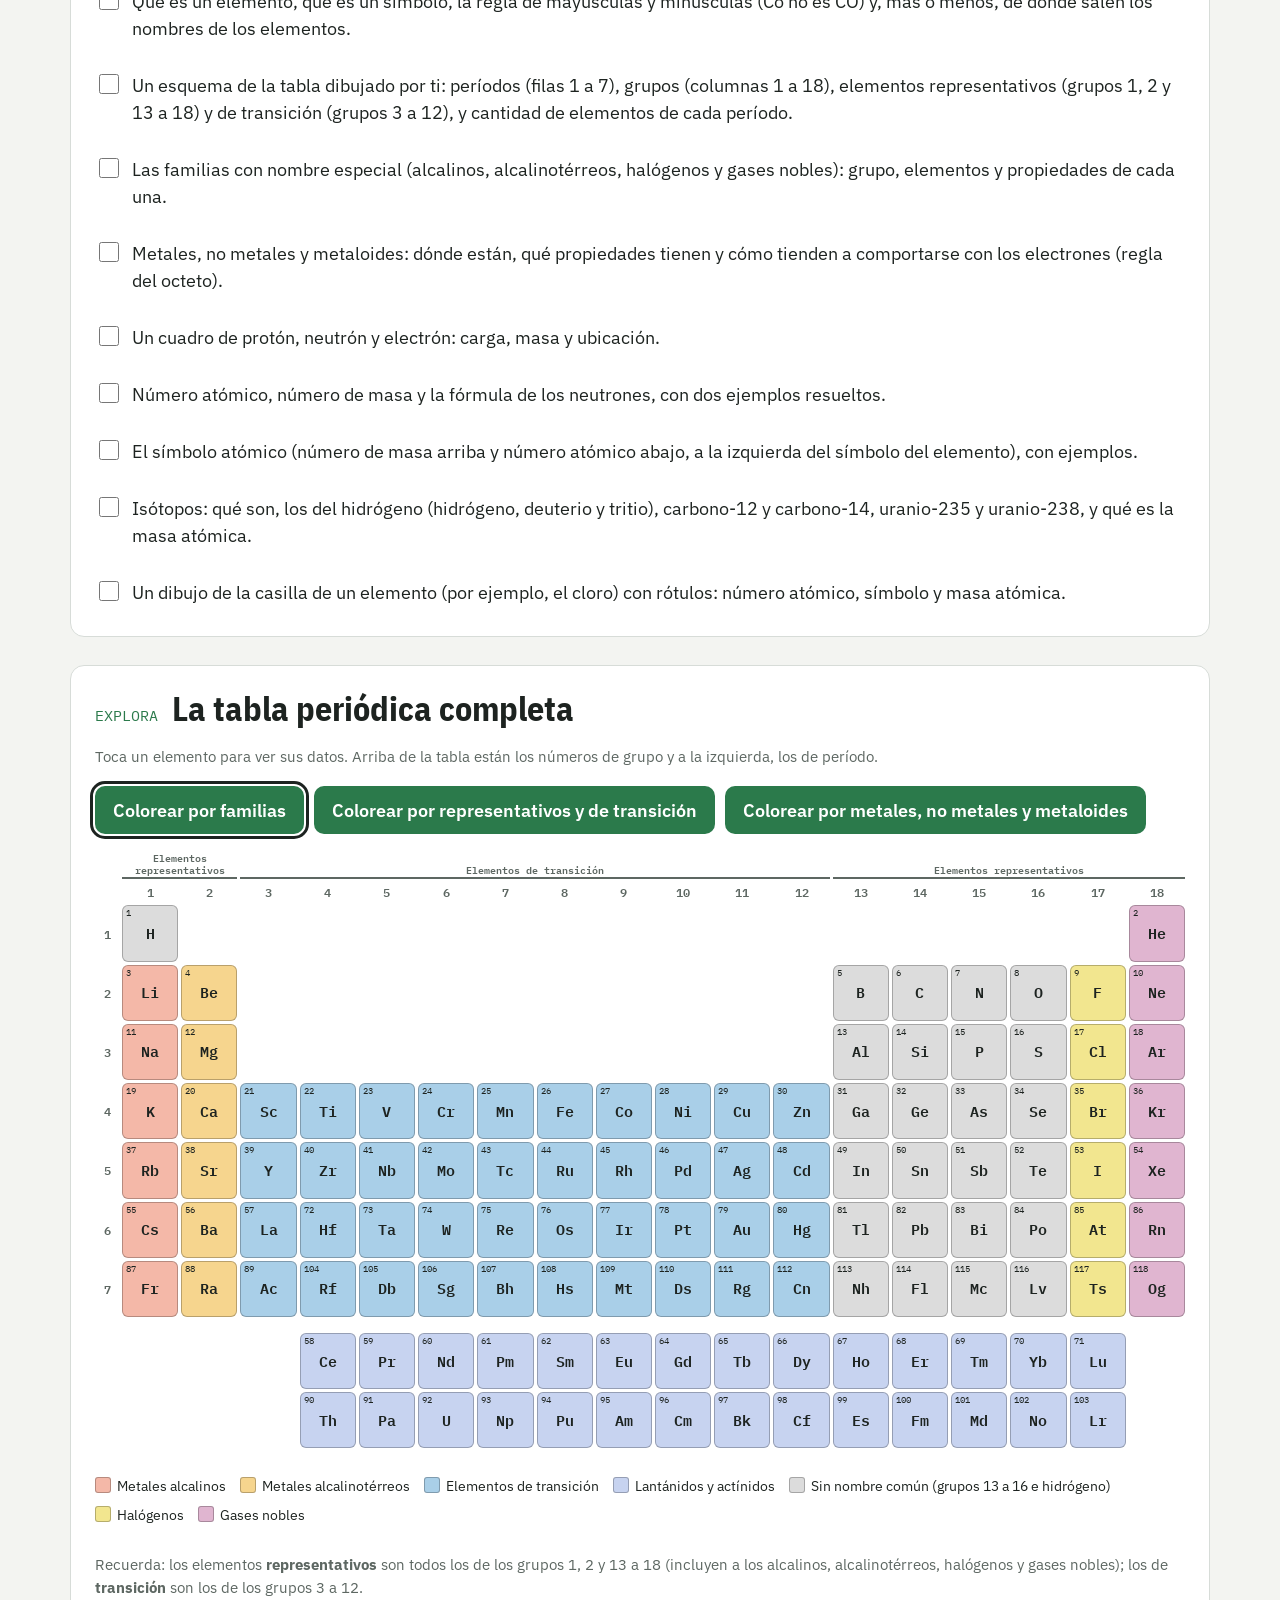
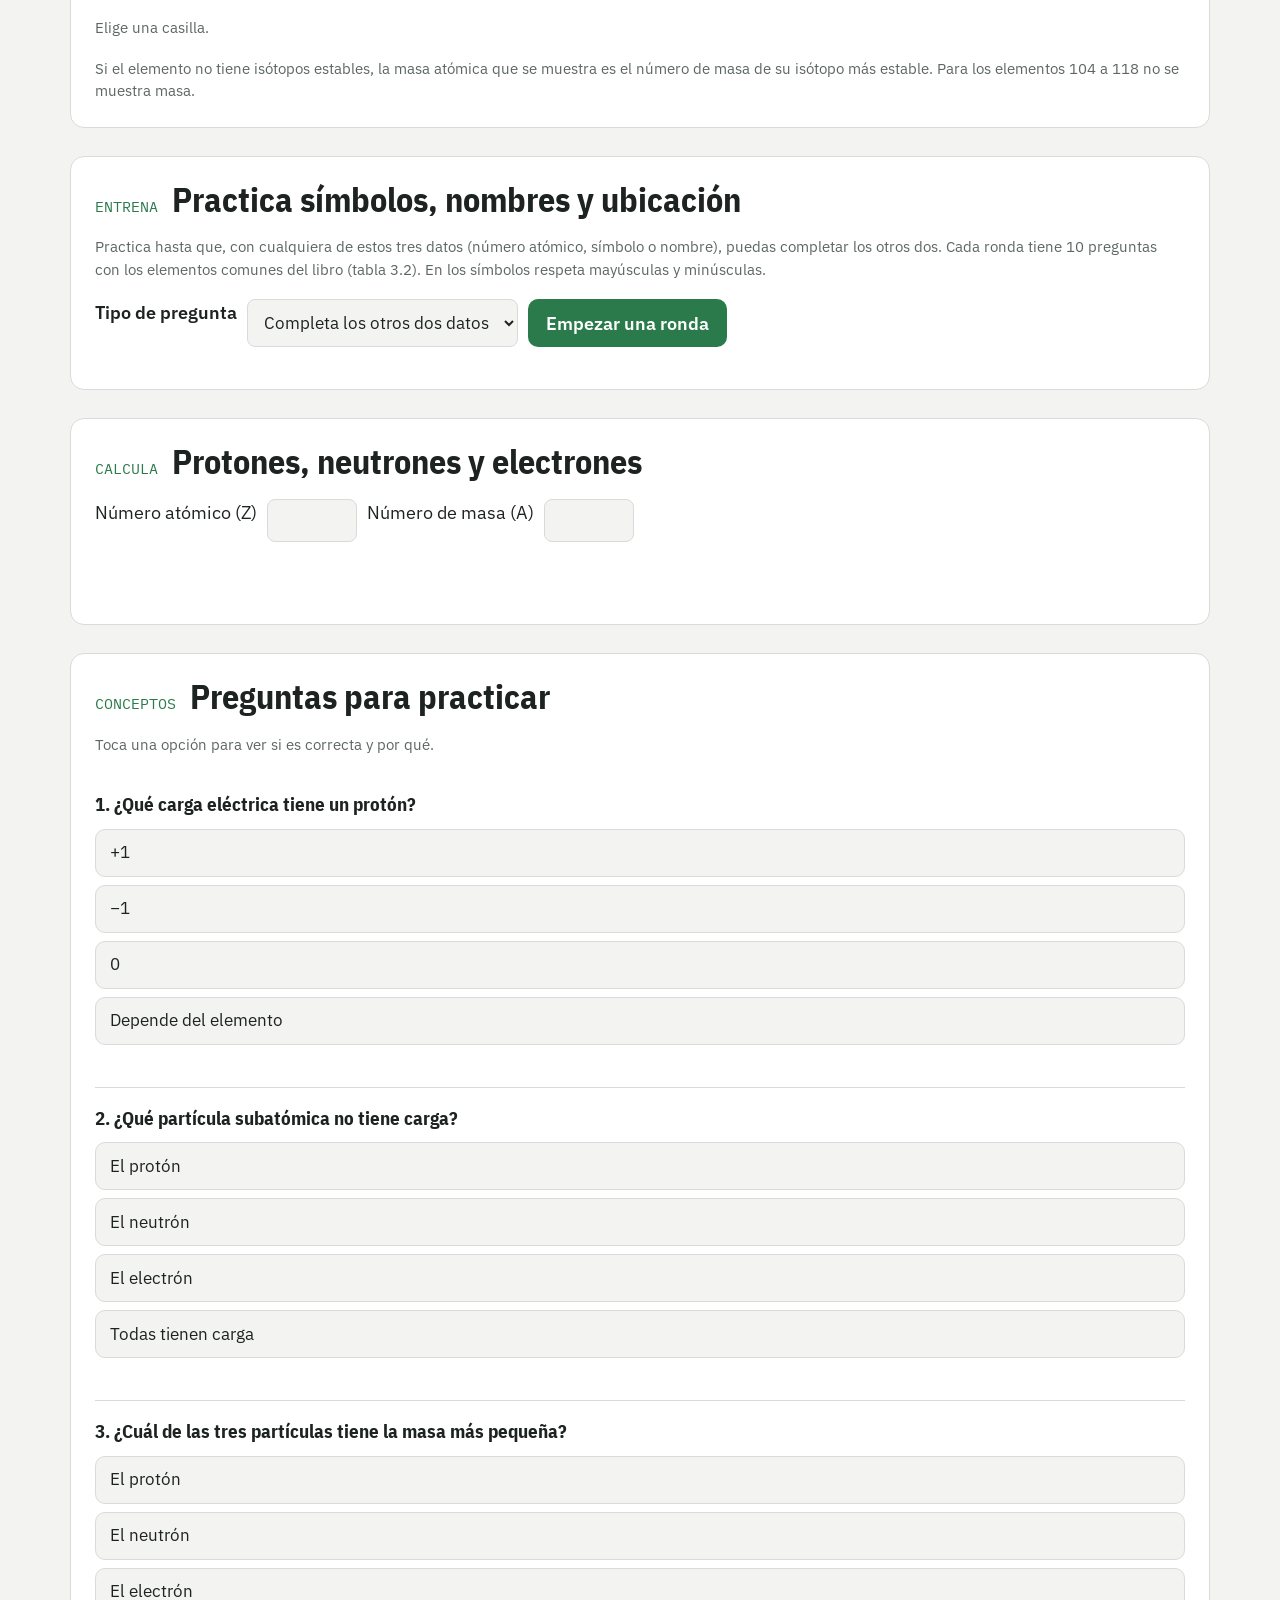
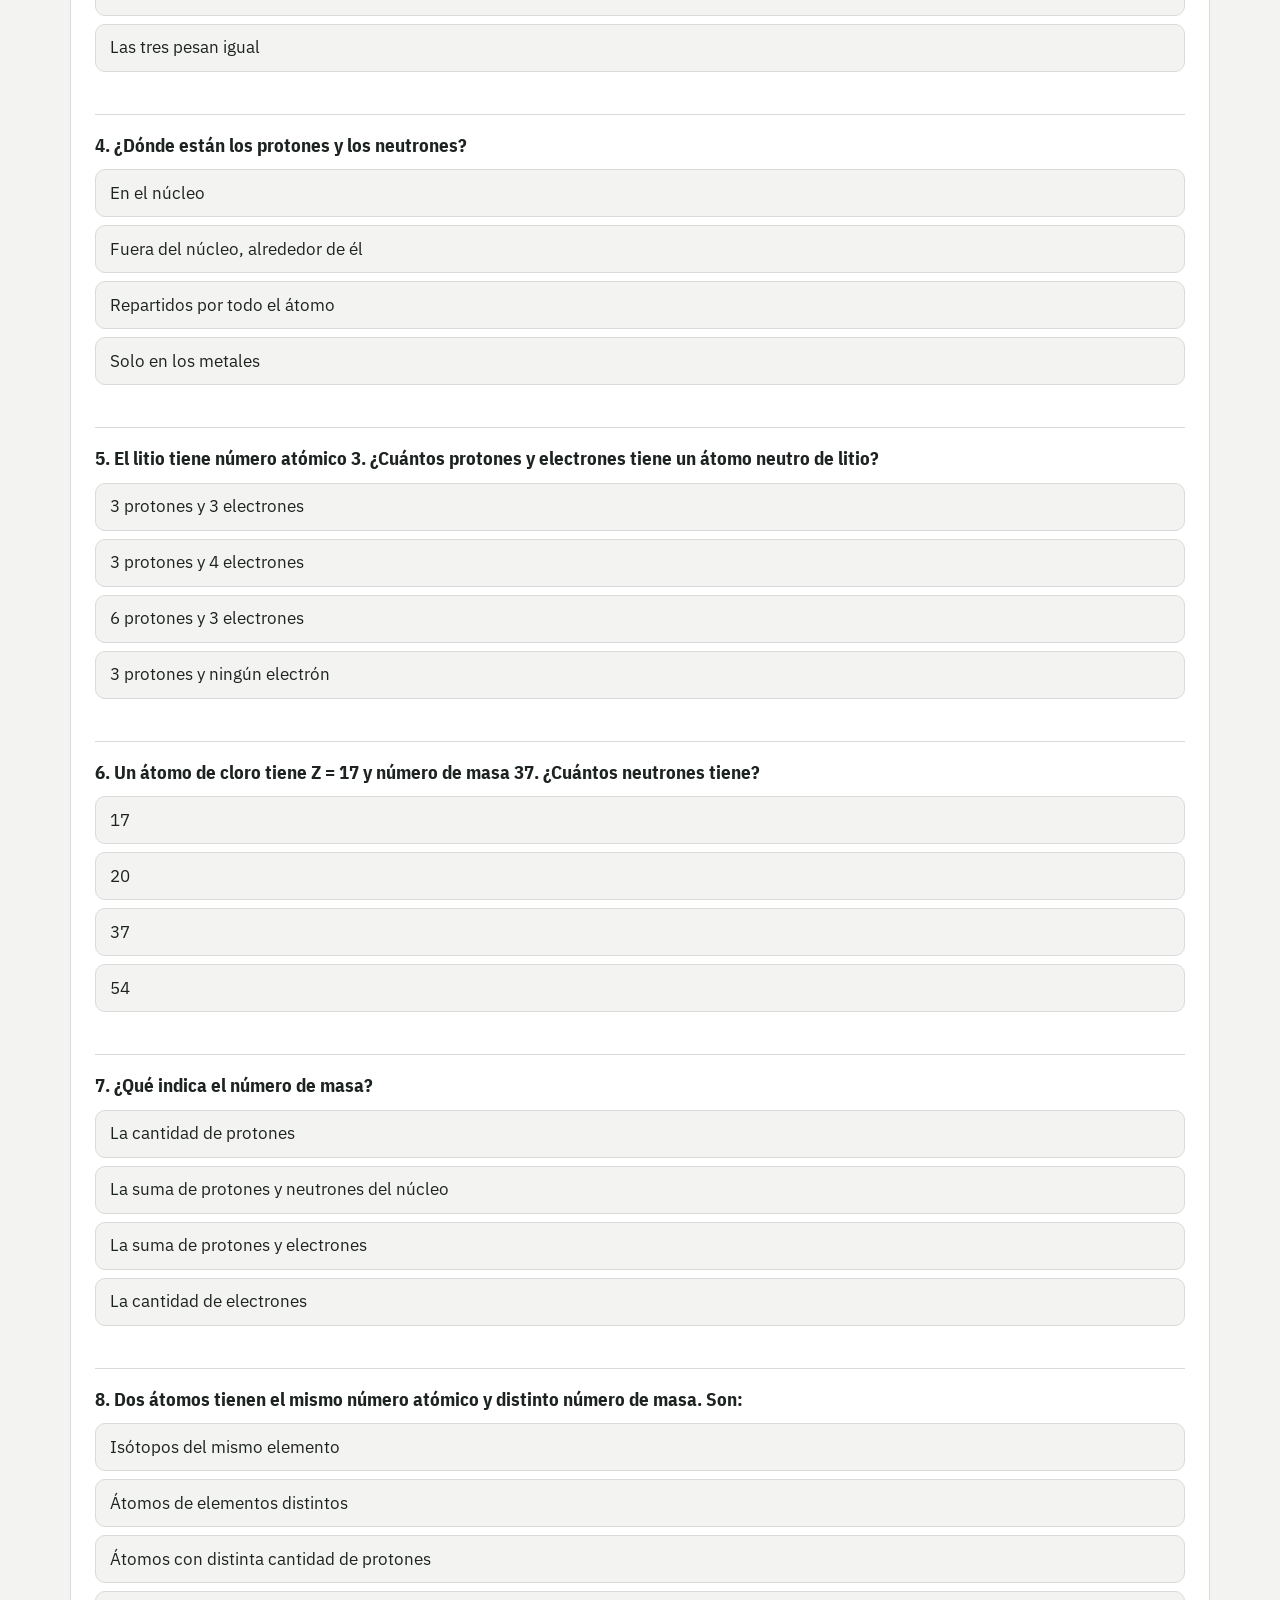
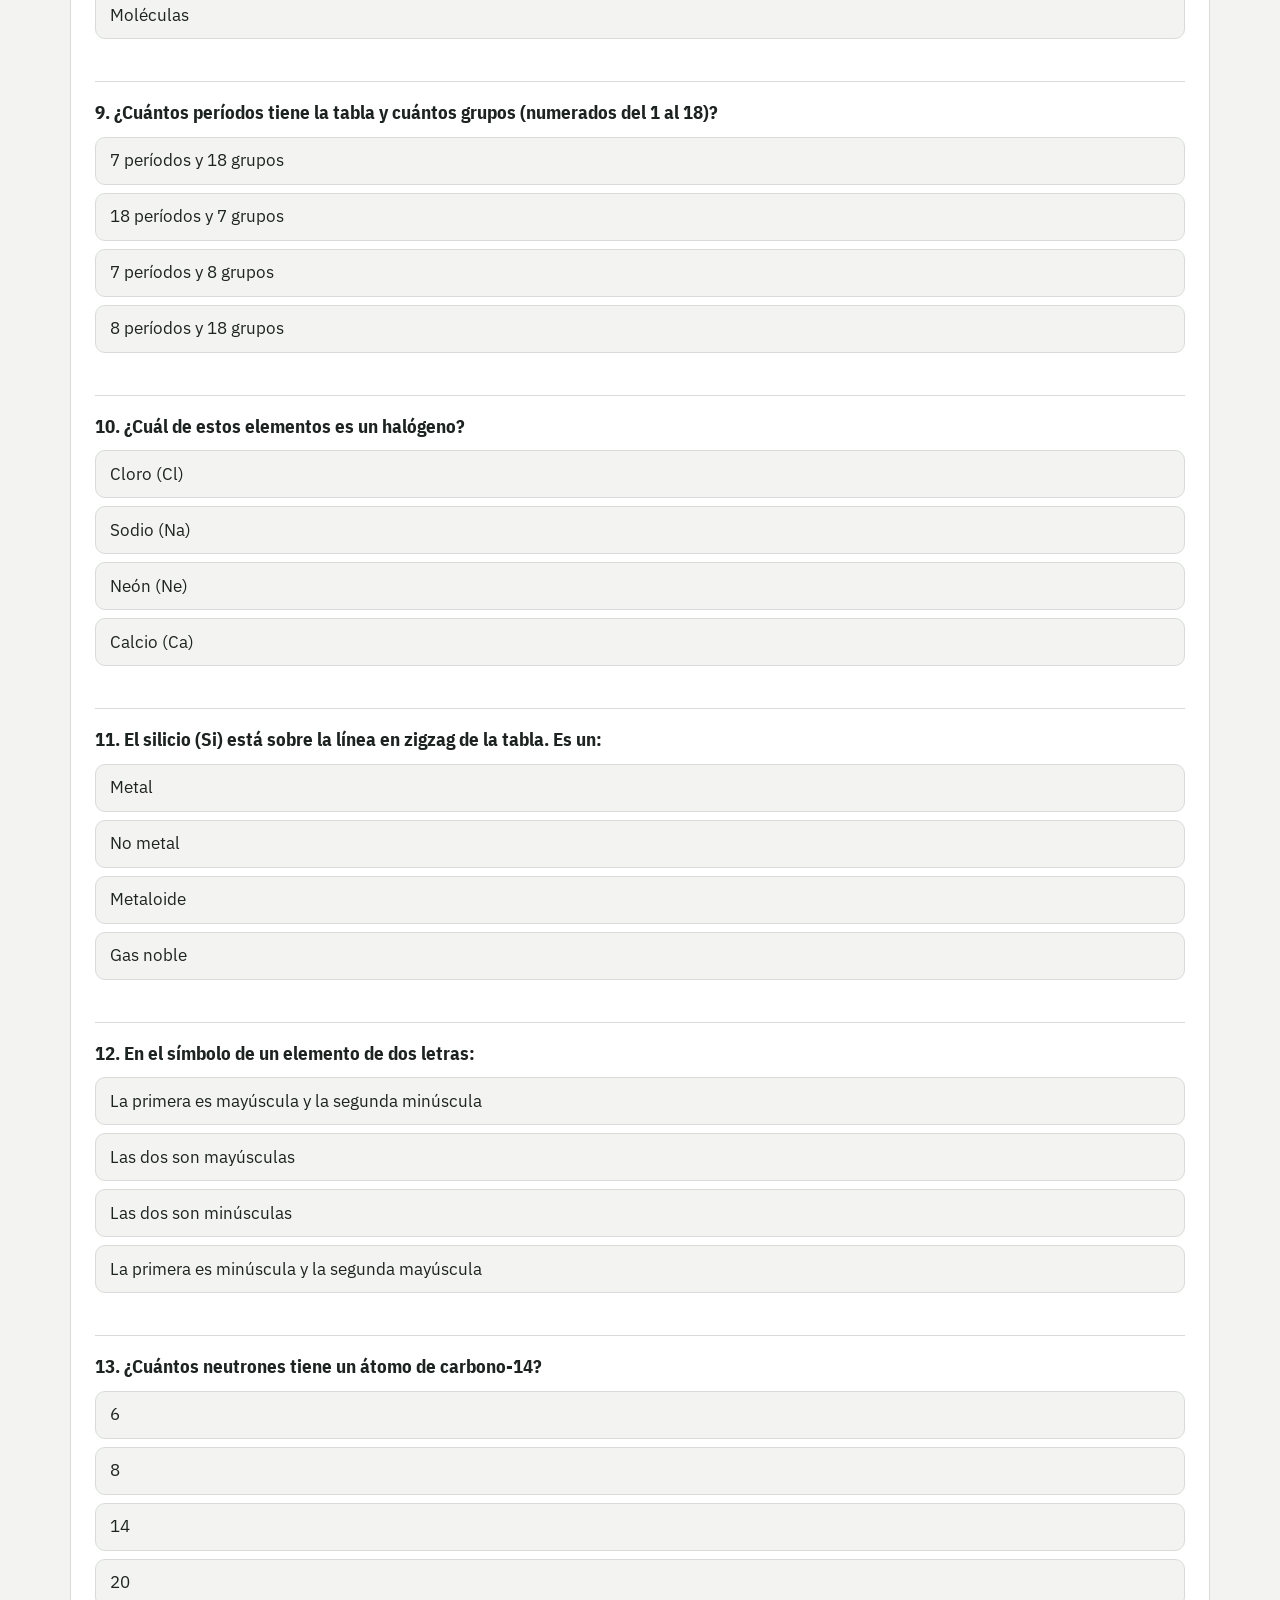
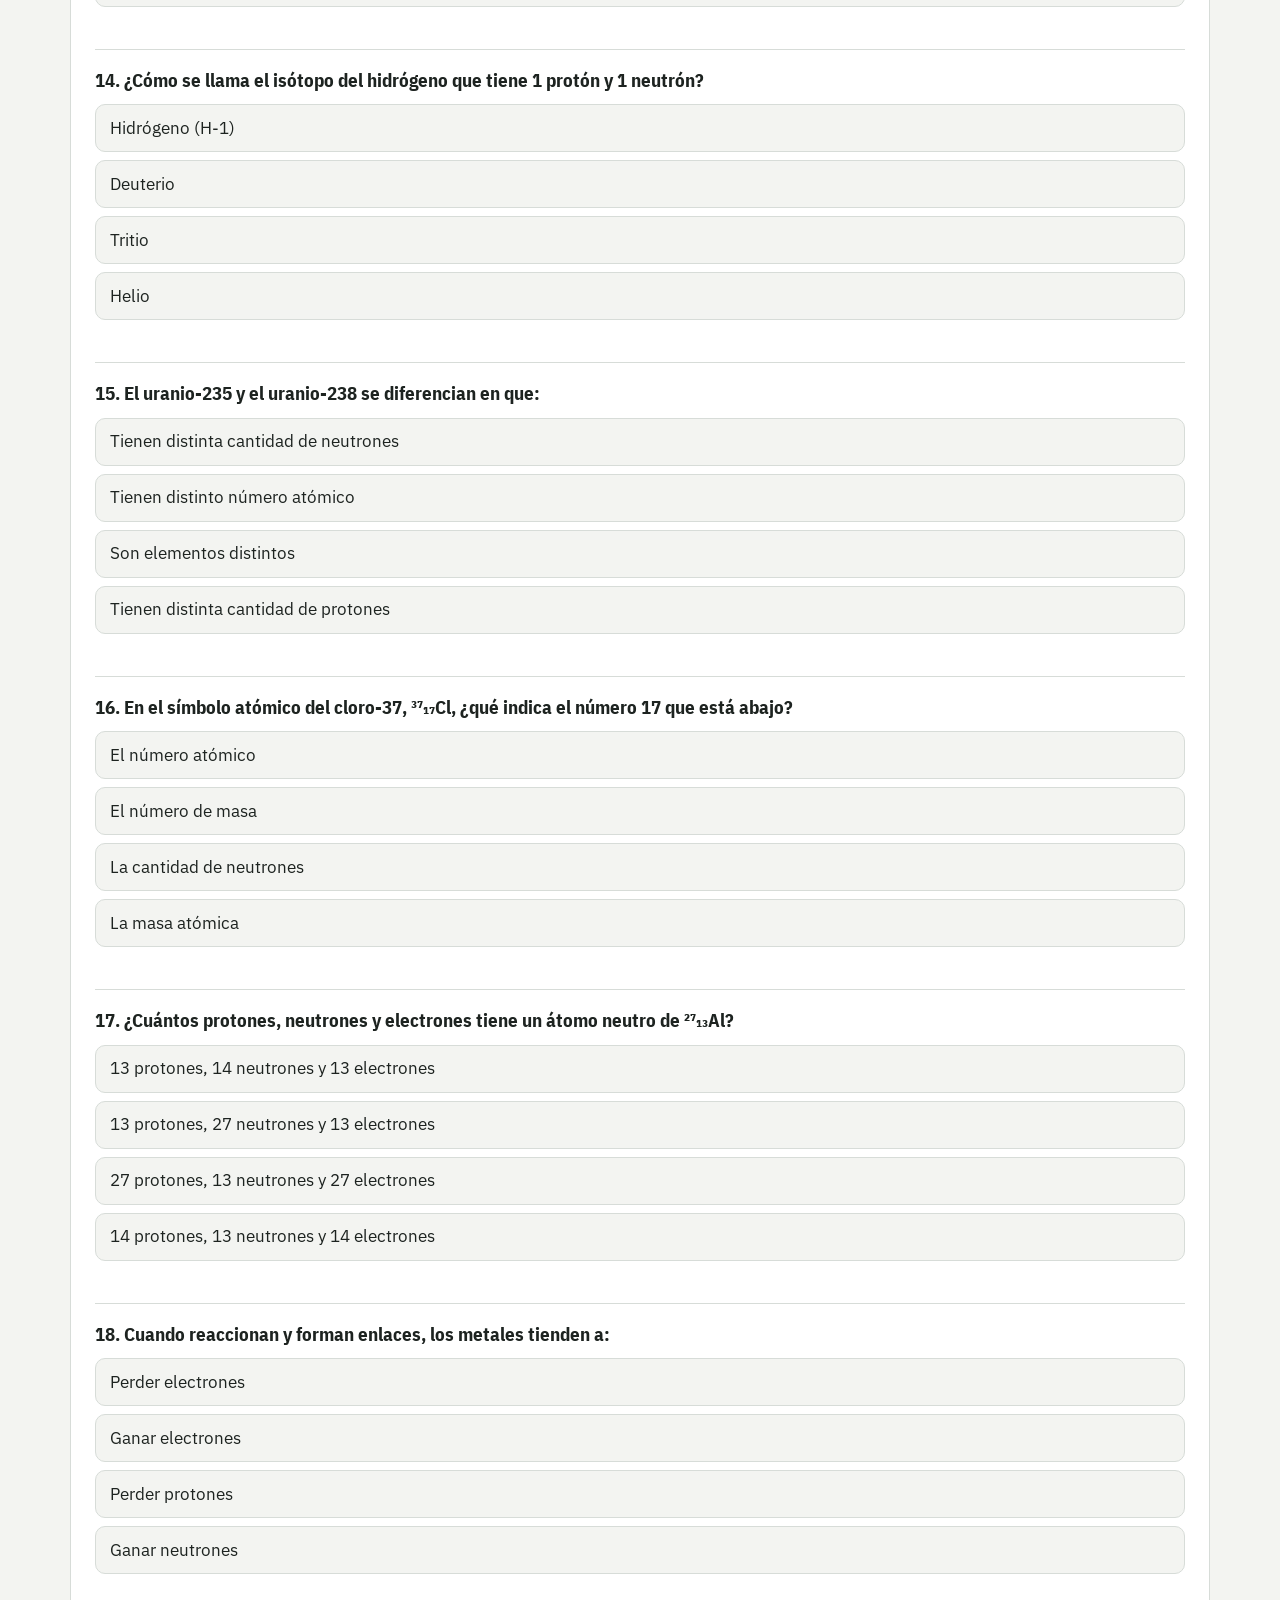
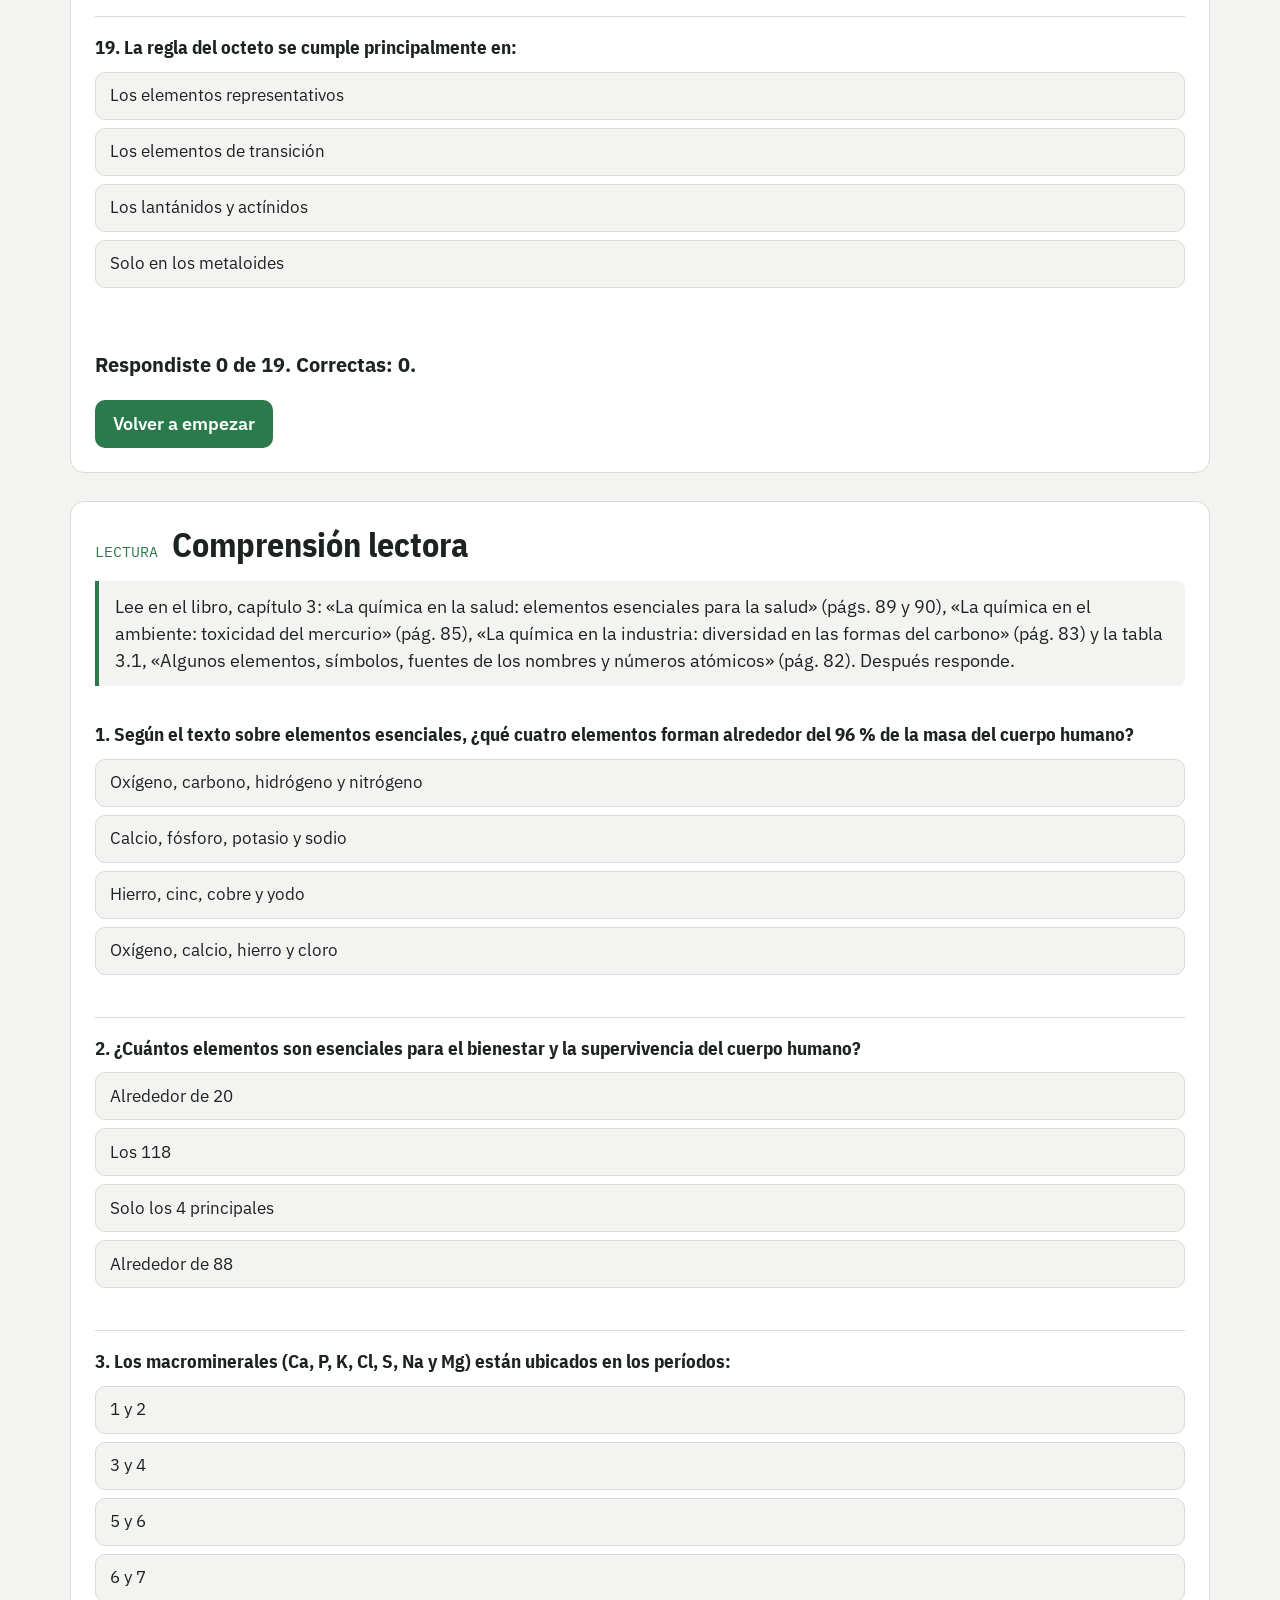
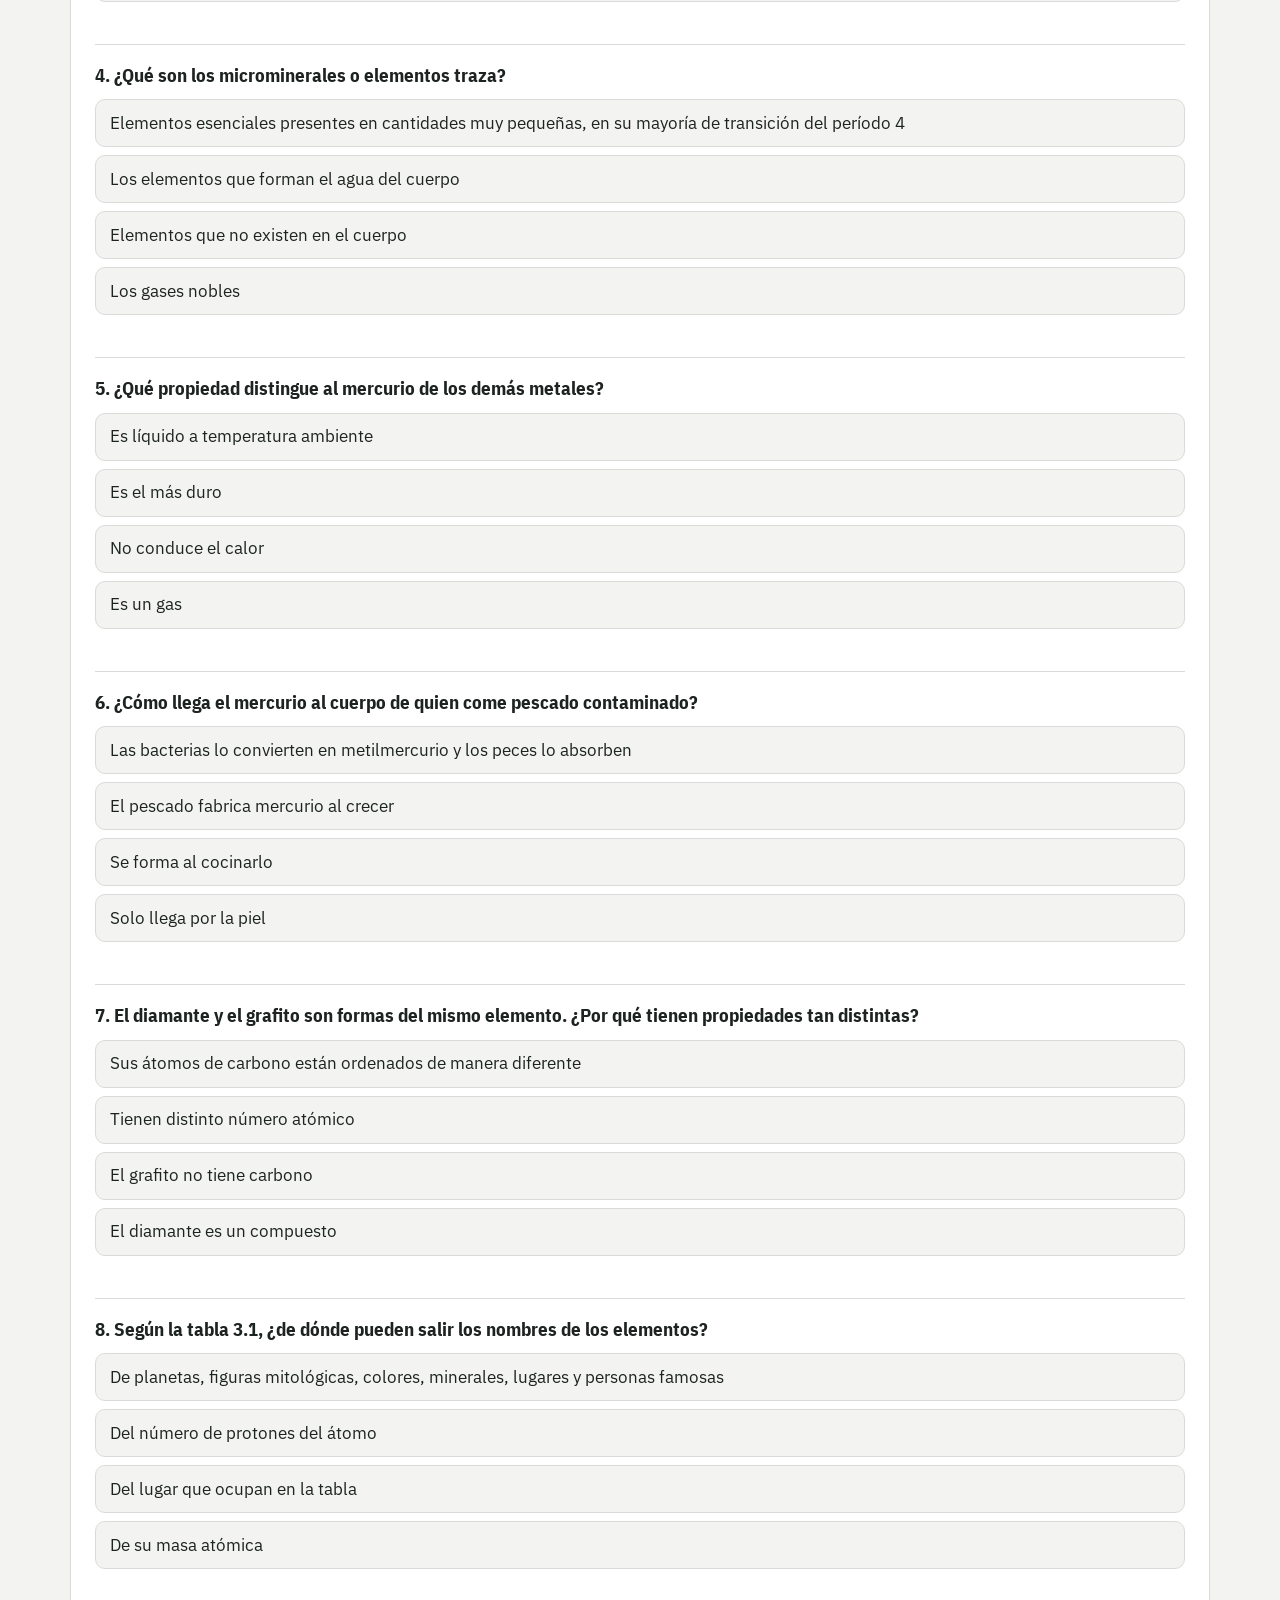
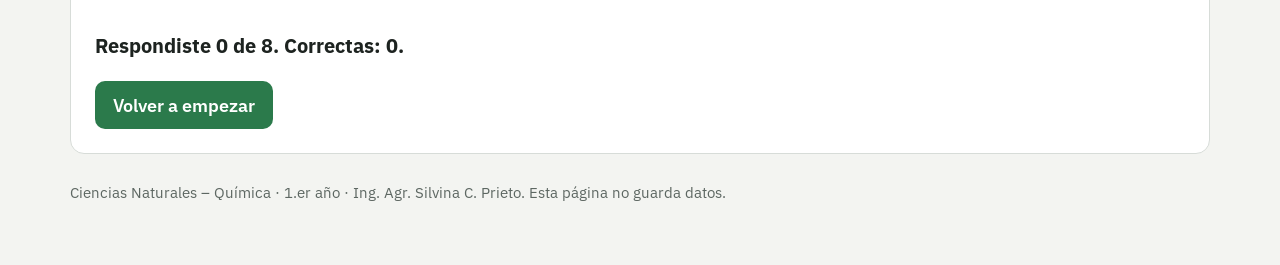
==== commit 0addf156: "Tabla periódica: idea 2 abre con la explicación de filas y columnas" ====
--- a/clases/02-tabla-periodica/index.html
+++ b/clases/02-tabla-periodica/index.html
@@ -40,7 +40,7 @@
   <p class="nota">Cada idea indica en qué páginas del libro debes estudiarla. Estos resúmenes son solo una guía: lo que se estudia es el capítulo 3 del libro.</p>
   <div class="ideas">
     <div class="idea"><strong>1. Elementos y símbolos.</strong> <span class="ref">Libro: págs. 82 a 84</span> Todas las sustancias están formadas por elementos: hay 118 distintos y 88 se encuentran en la naturaleza. Un elemento es una sustancia pura que no se puede descomponer en sustancias más simples. Su símbolo tiene una o dos letras: la primera es mayúscula y la segunda, minúscula. Co es cobalto; CO son dos elementos (carbono y oxígeno). <br><strong>¿De dónde salen los nombres y los símbolos?</strong> El nombre de un elemento lo elige, en general, el científico o los científicos que lo descubrieron, y el símbolo se arma a partir de ese nombre. Los nombres se inspiraron en planetas (uranio, por el planeta Urano), figuras mitológicas (titanio, por los titanes), colores (cloro, del griego «amarillo verdoso»), minerales (magnesio), lugares (californio) y personas famosas (curio, por Marie y Pierre Curie). Por eso, a veces el símbolo parece no tener relación con el nombre en español: algunos símbolos vienen del nombre antiguo del elemento en latín. Por ejemplo, el símbolo del oro es Au, de <em>aurum</em>. <span style="color:var(--muted)">Solo para conocer, no hace falta memorizarlos: Na (natrium), K (kalium), Fe (ferrum), Cu (cuprum), Ag (argentum), Pb (plumbum), Hg (hidrargirum), Sn (stannum) y S (sulfurum).</span></div>
-    <div class="idea"><strong>2. Cómo está organizada la tabla.</strong> <span class="ref">Libro: págs. 85 a 87 y pág. 95</span> Los elementos están ordenados por número atómico creciente, del 1 al 118. Las filas son los <em>períodos</em> (1 a 7) y tienen 2, 8, 8, 18, 18, 32 y 32 elementos. Las columnas son los <em>grupos</em> o familias (1 a 18, o 1A a 8A y 1B a 8B): sus elementos tienen propiedades parecidas. Los elementos de los grupos 1, 2 y 13 a 18 son los <em>representativos</em> (incluyen a los alcalinos, alcalinotérreos, halógenos y gases nobles); los del bloque central, grupos 3 a 12, son los de <em>transición</em>. Debajo de la tabla hay dos filas de 14 elementos (lantánidos y actínidos) que pertenecen a los períodos 6 y 7.</div>
+    <div class="idea"><strong>2. Cómo está organizada la tabla.</strong> <span class="ref">Libro: págs. 85 a 87 y pág. 95</span> Como su nombre lo indica, es una tabla: tiene filas horizontales y columnas verticales. Los elementos están ordenados por número atómico creciente, del 1 al 118. Las filas son los <em>períodos</em> (1 a 7) y tienen 2, 8, 8, 18, 18, 32 y 32 elementos. Las columnas son los <em>grupos</em> o familias (1 a 18, o 1A a 8A y 1B a 8B): sus elementos tienen propiedades parecidas. Los elementos de los grupos 1, 2 y 13 a 18 son los <em>representativos</em> (incluyen a los alcalinos, alcalinotérreos, halógenos y gases nobles); los del bloque central, grupos 3 a 12, son los de <em>transición</em>. Debajo de la tabla hay dos filas de 14 elementos (lantánidos y actínidos) que pertenecen a los períodos 6 y 7.</div>
     <div class="idea"><strong>3. Familias con nombre especial.</strong> <span class="ref">Libro: pág. 87</span> Cuatro grupos de la tabla tienen un nombre propio (figura 3.3 del libro):
       <ul>
         <li><strong>Metales alcalinos</strong> (grupo 1A o 1): Li, Na, K, Rb, Cs y Fr. El hidrógeno no es un metal alcalino. Son metales blandos y brillantes, buenos conductores, de bajo punto de fusión, y reaccionan con fuerza con el agua.</li>
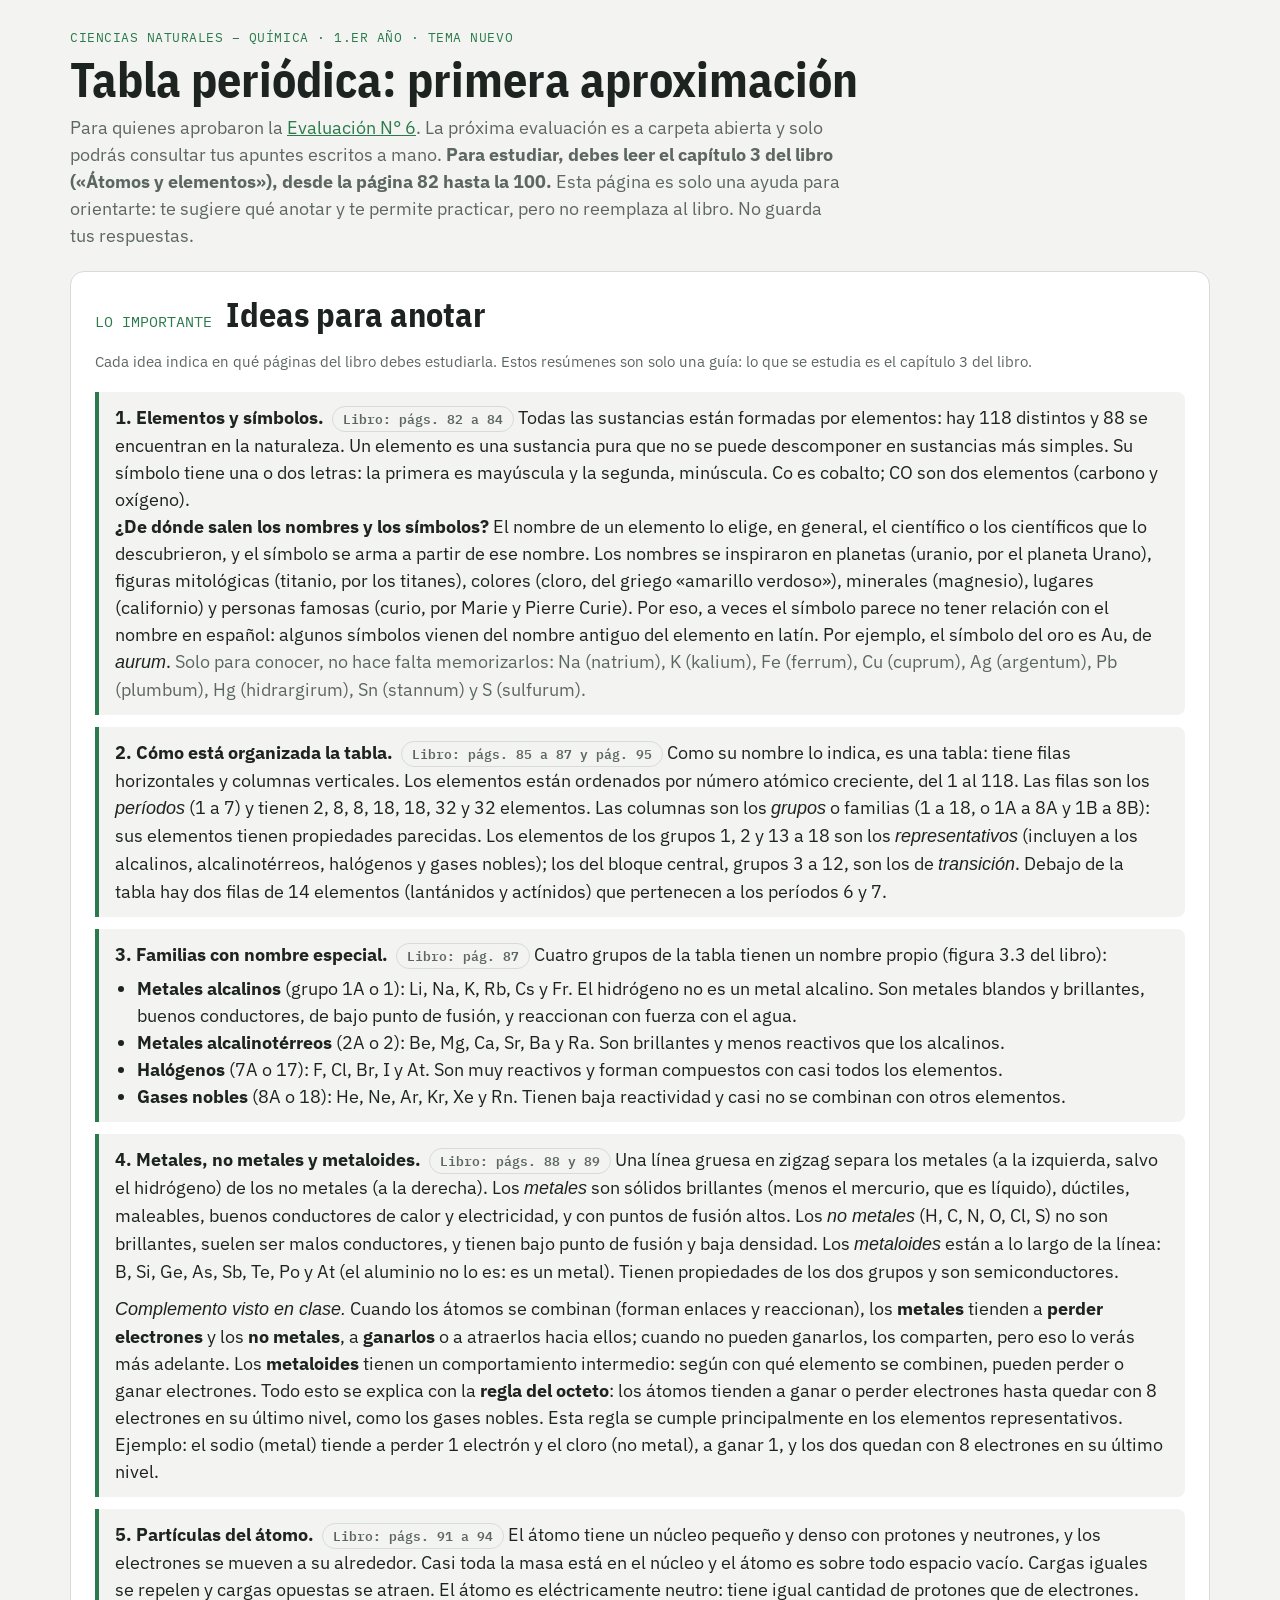
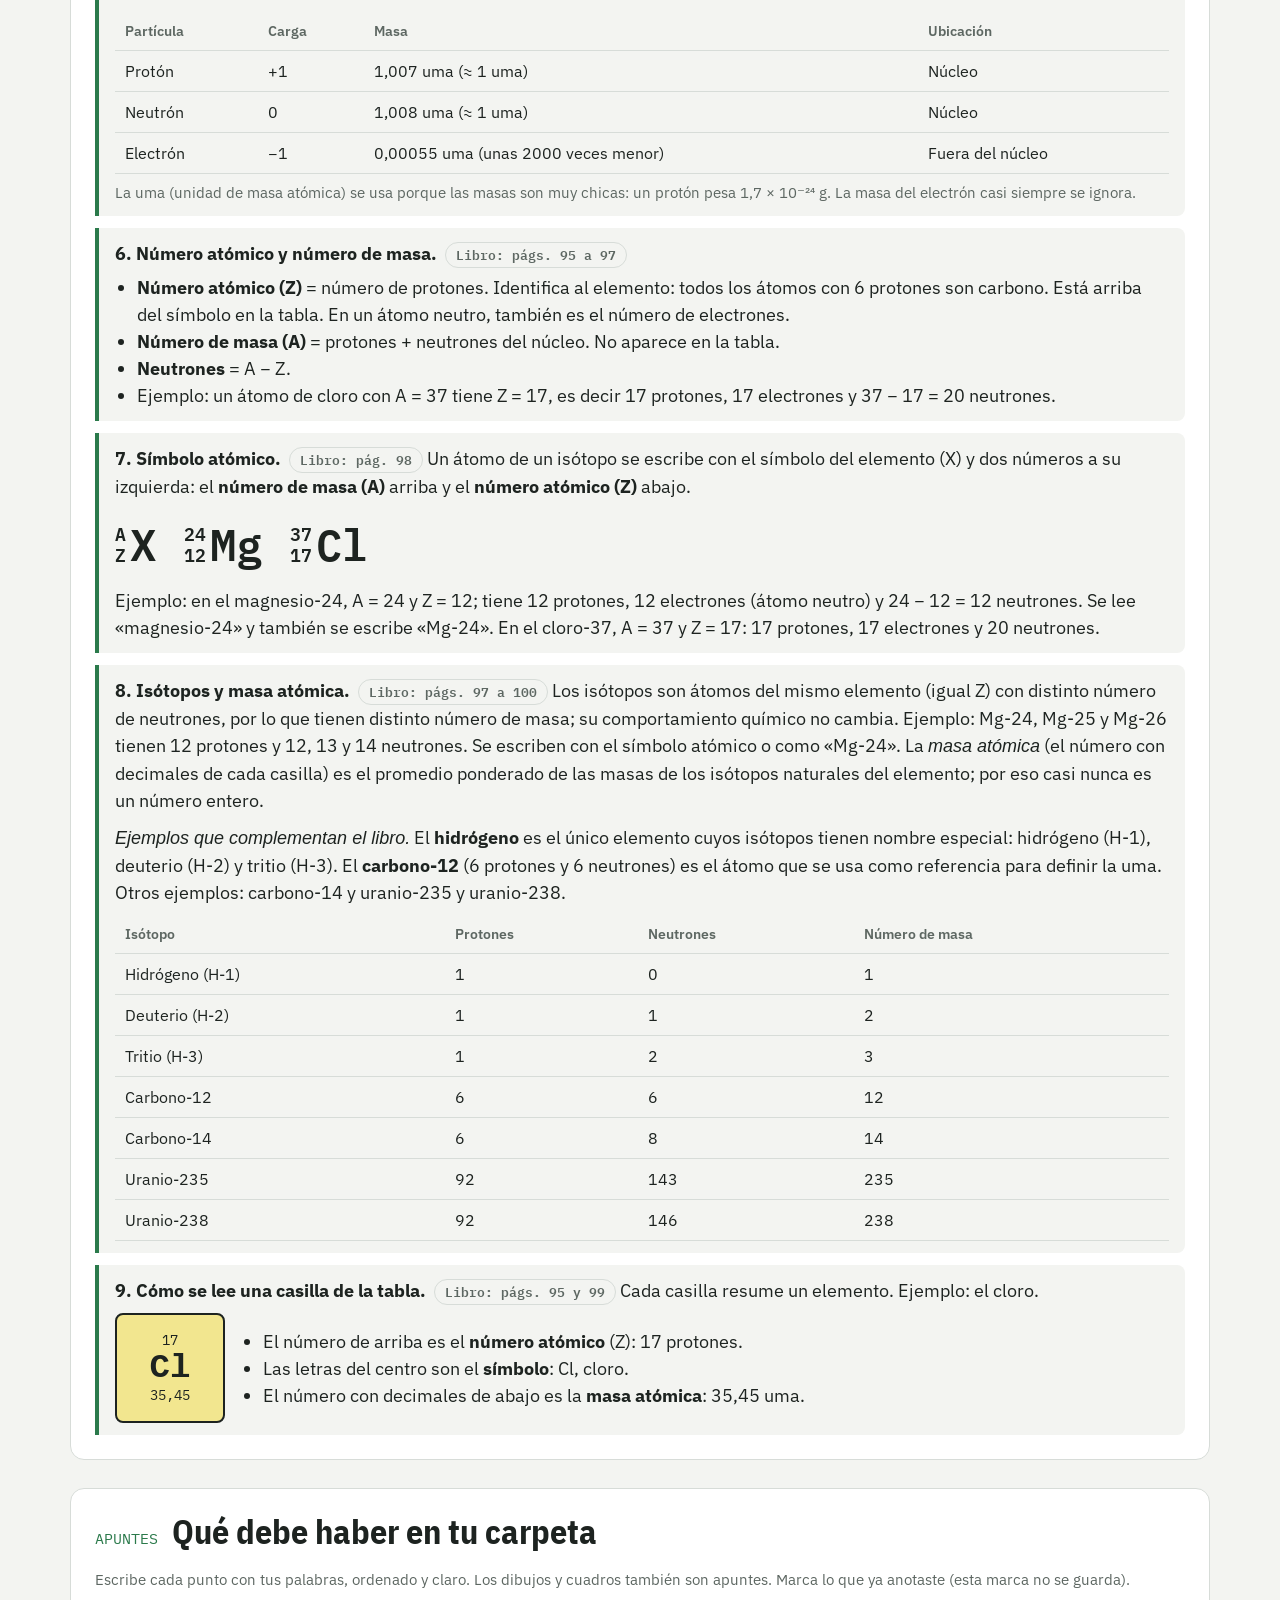
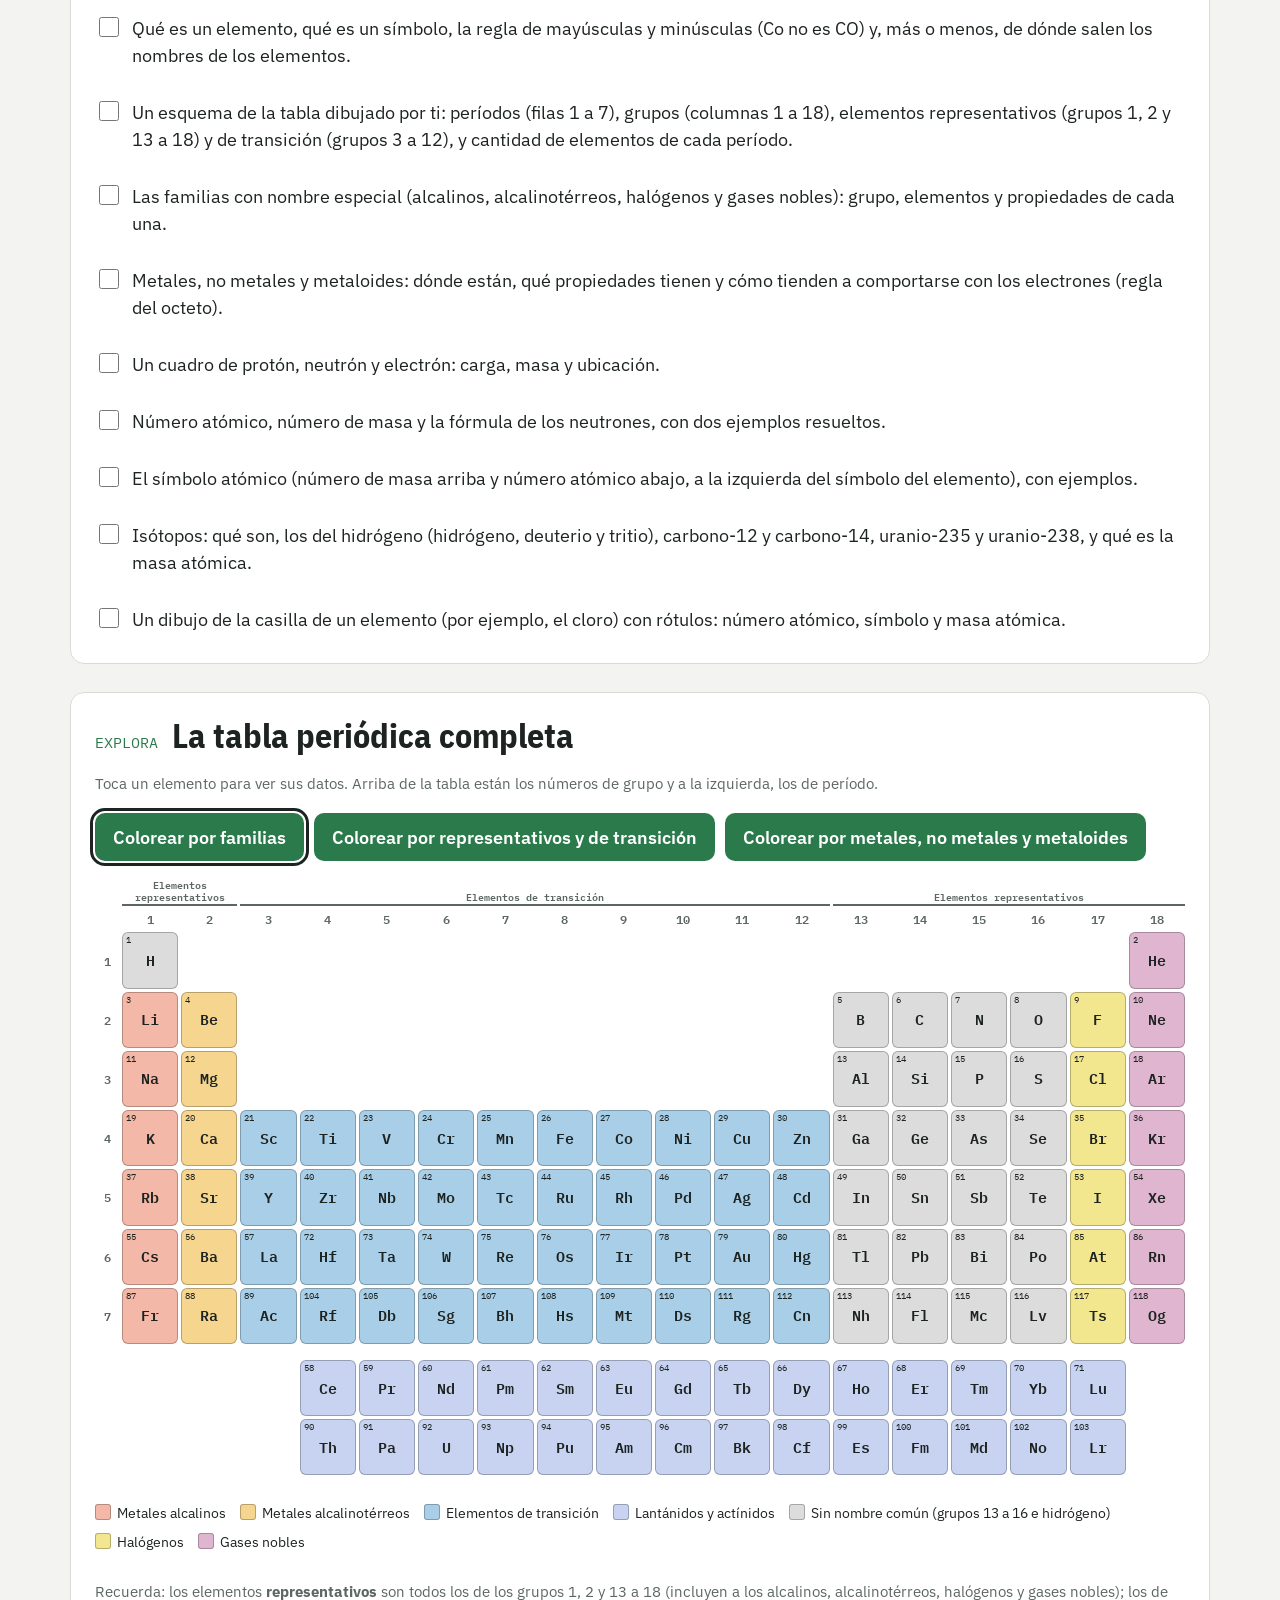
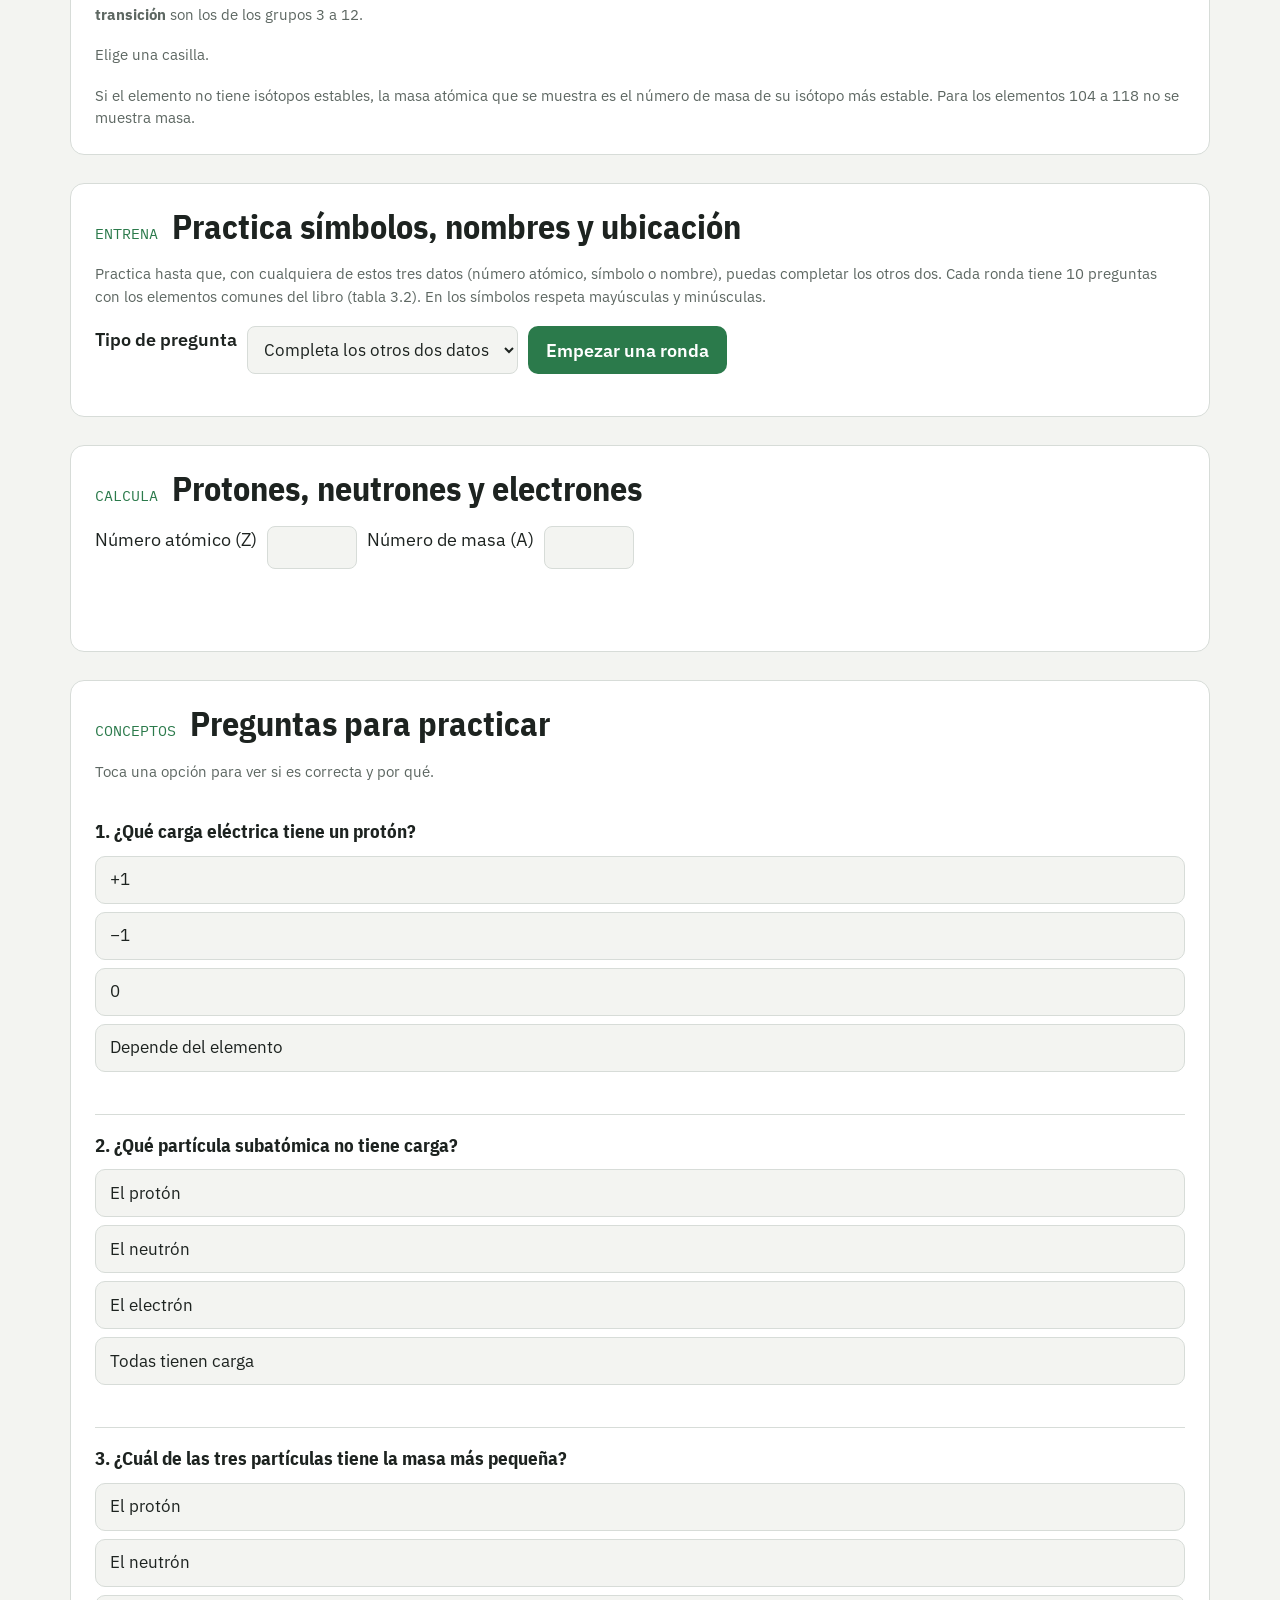
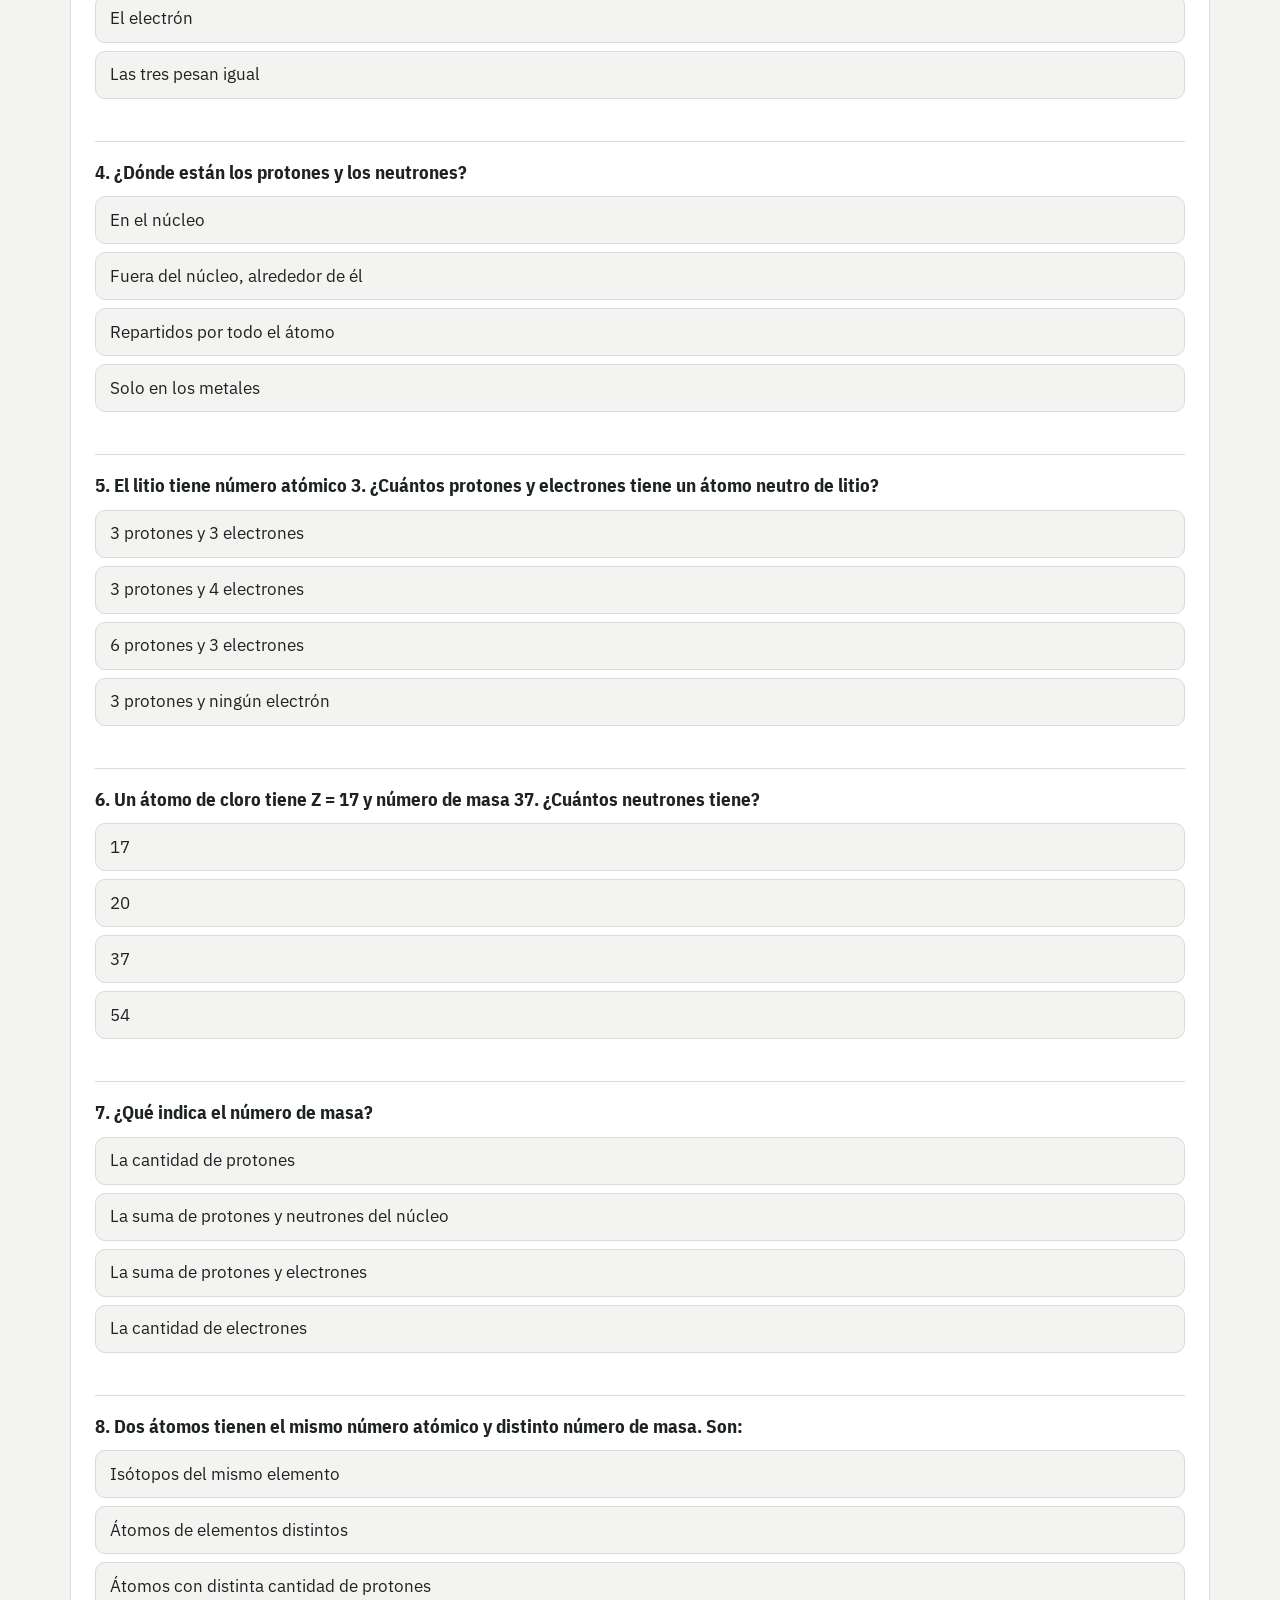
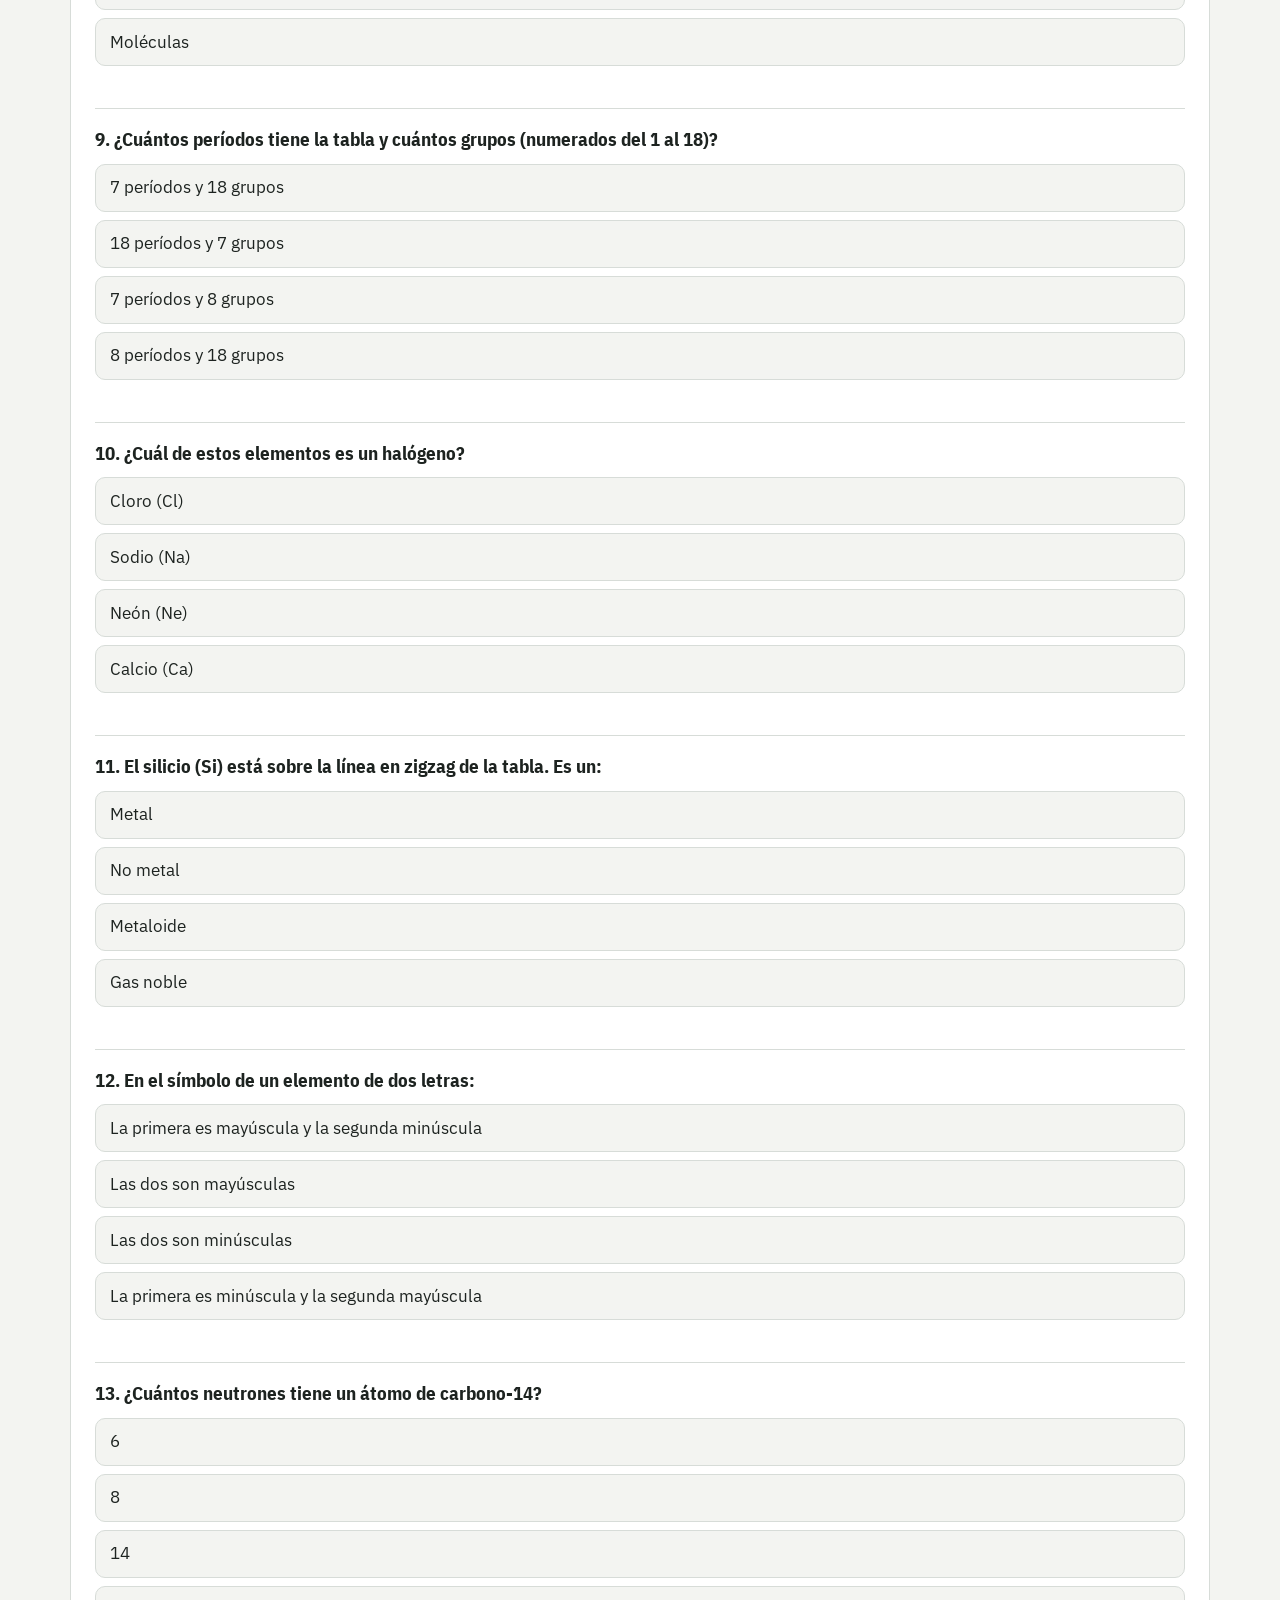
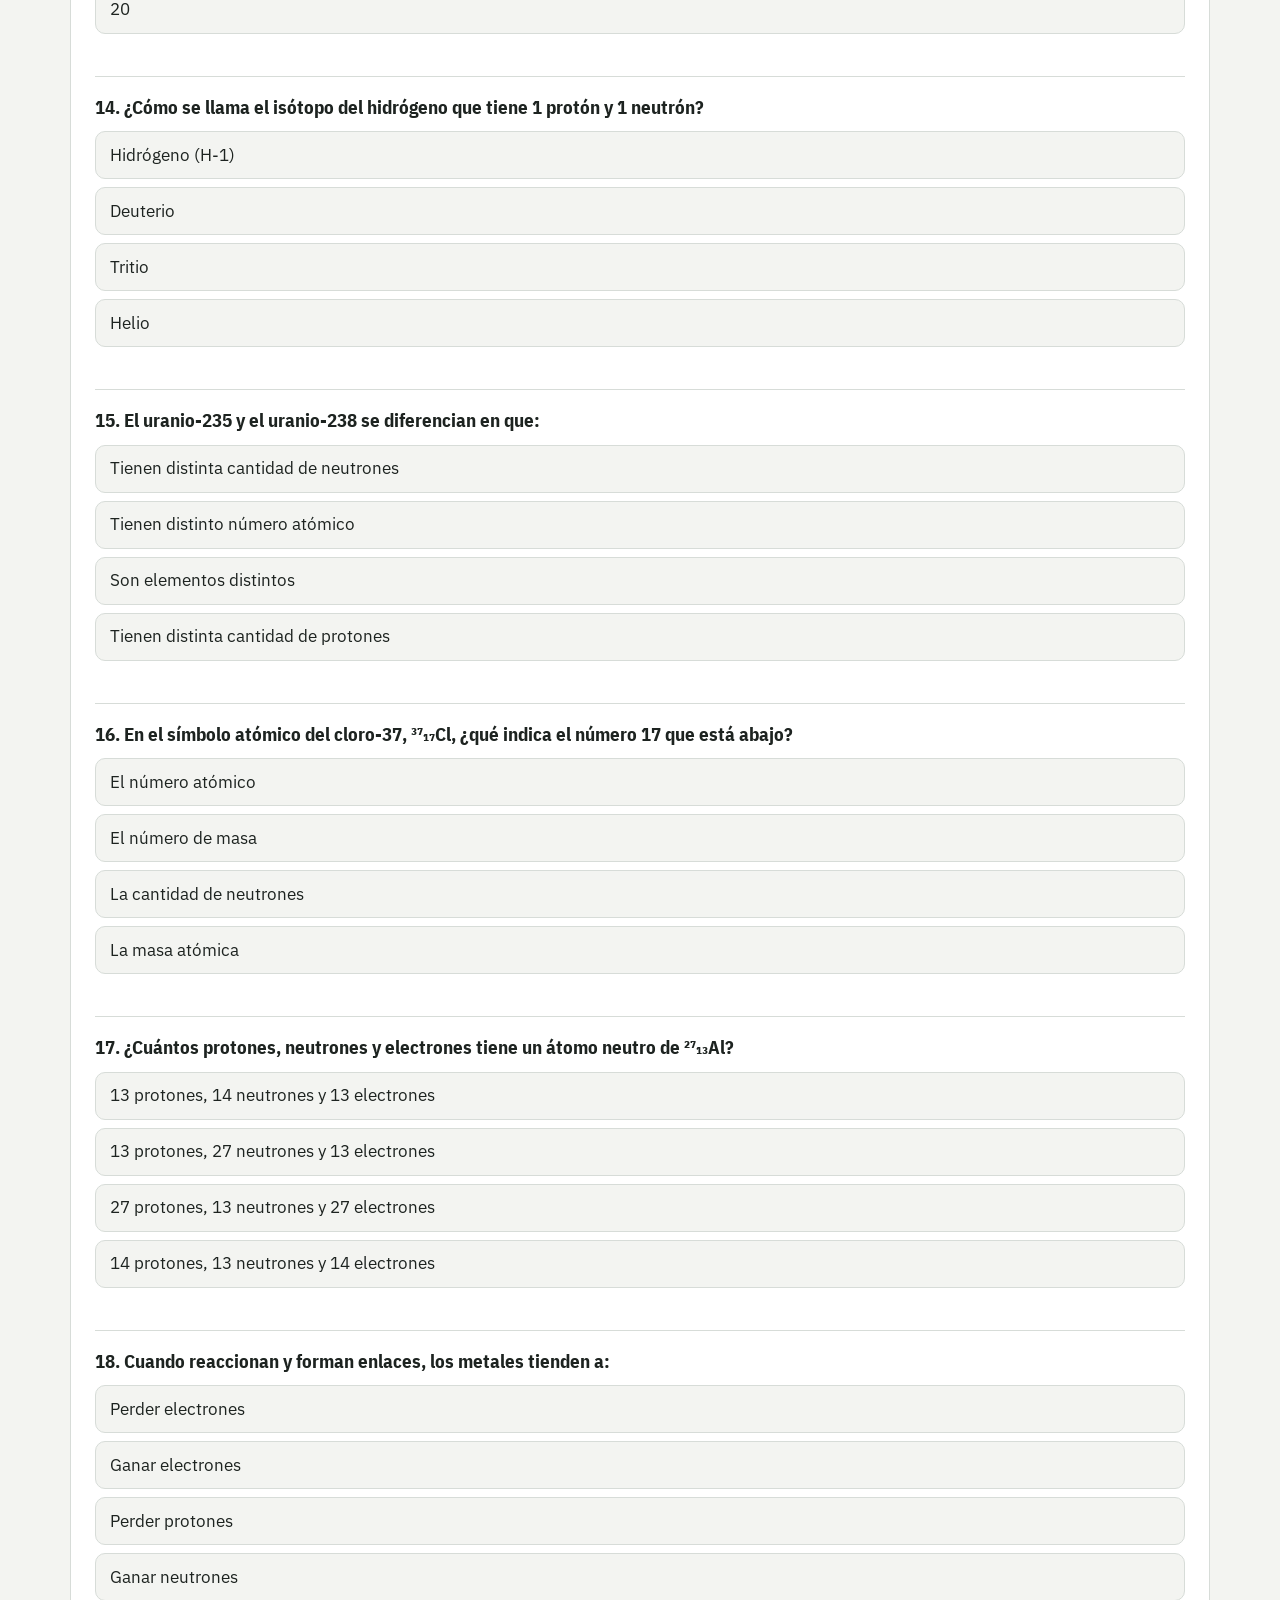
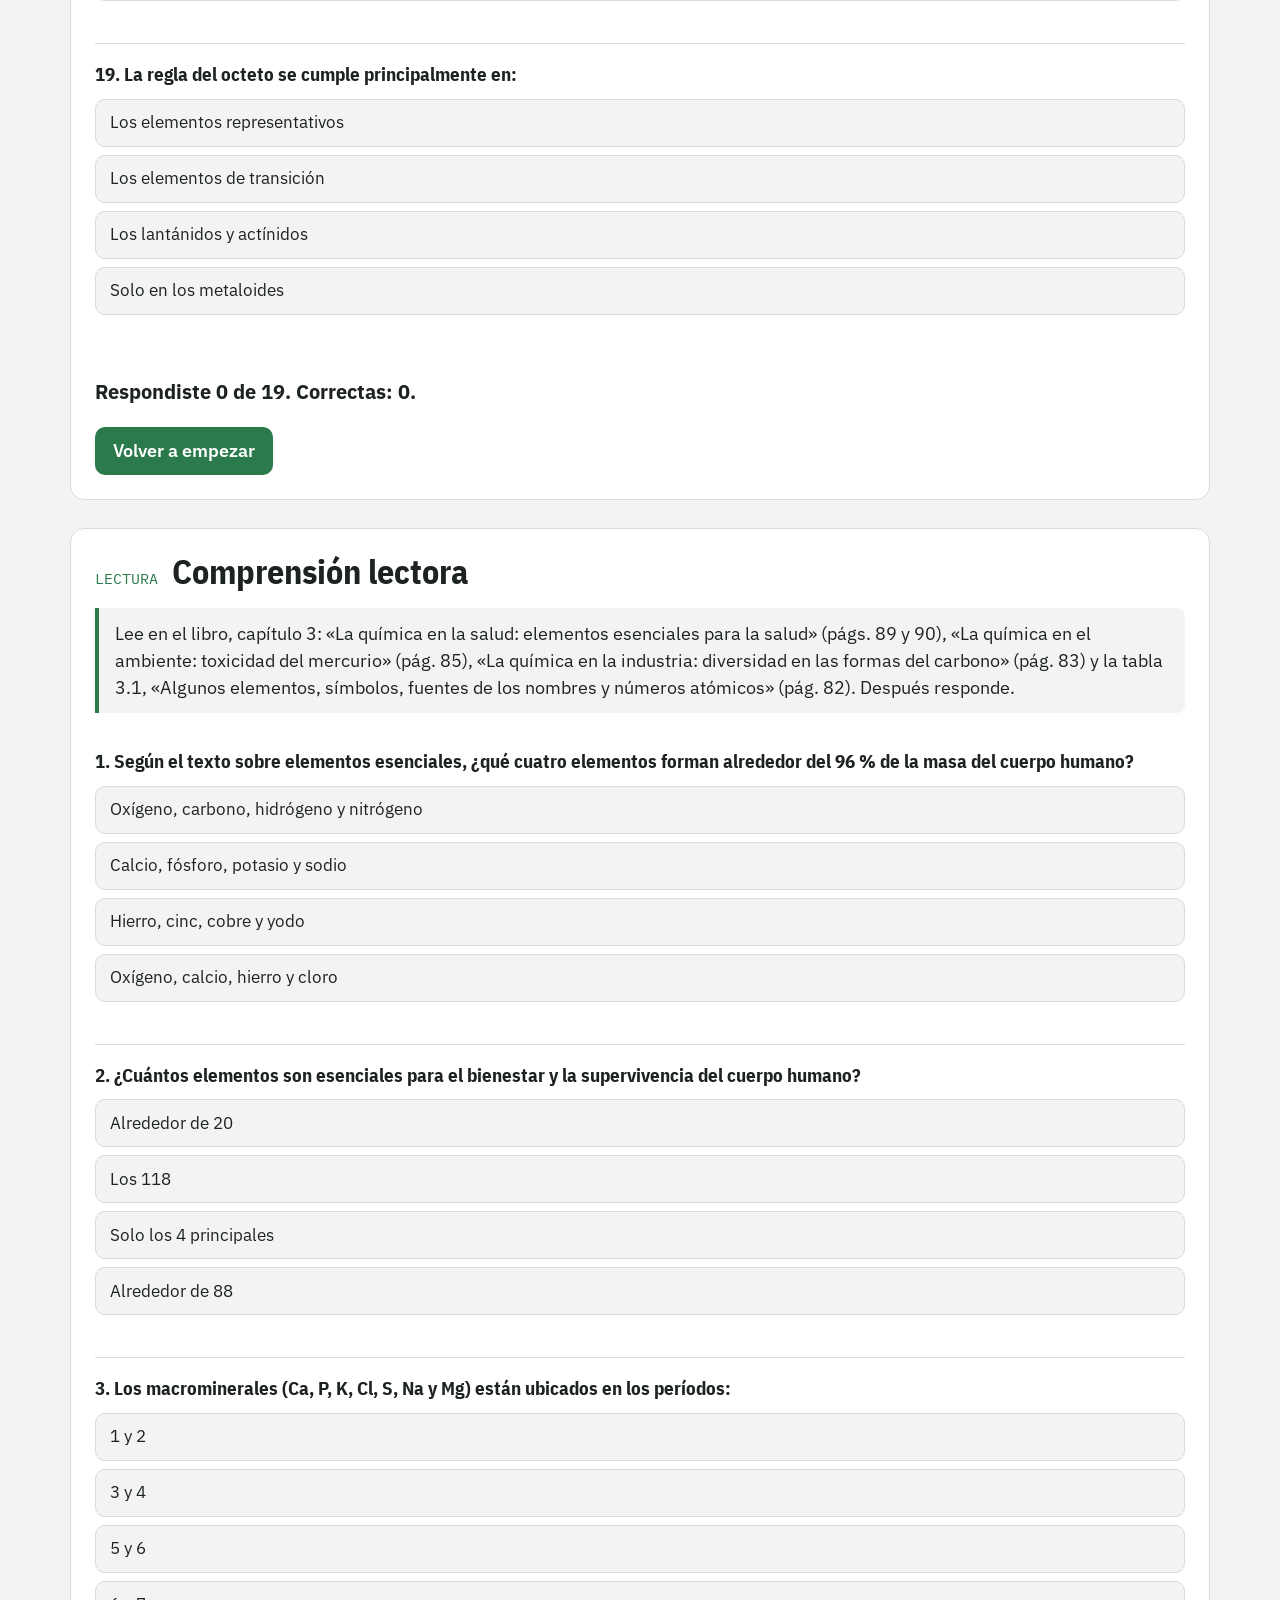
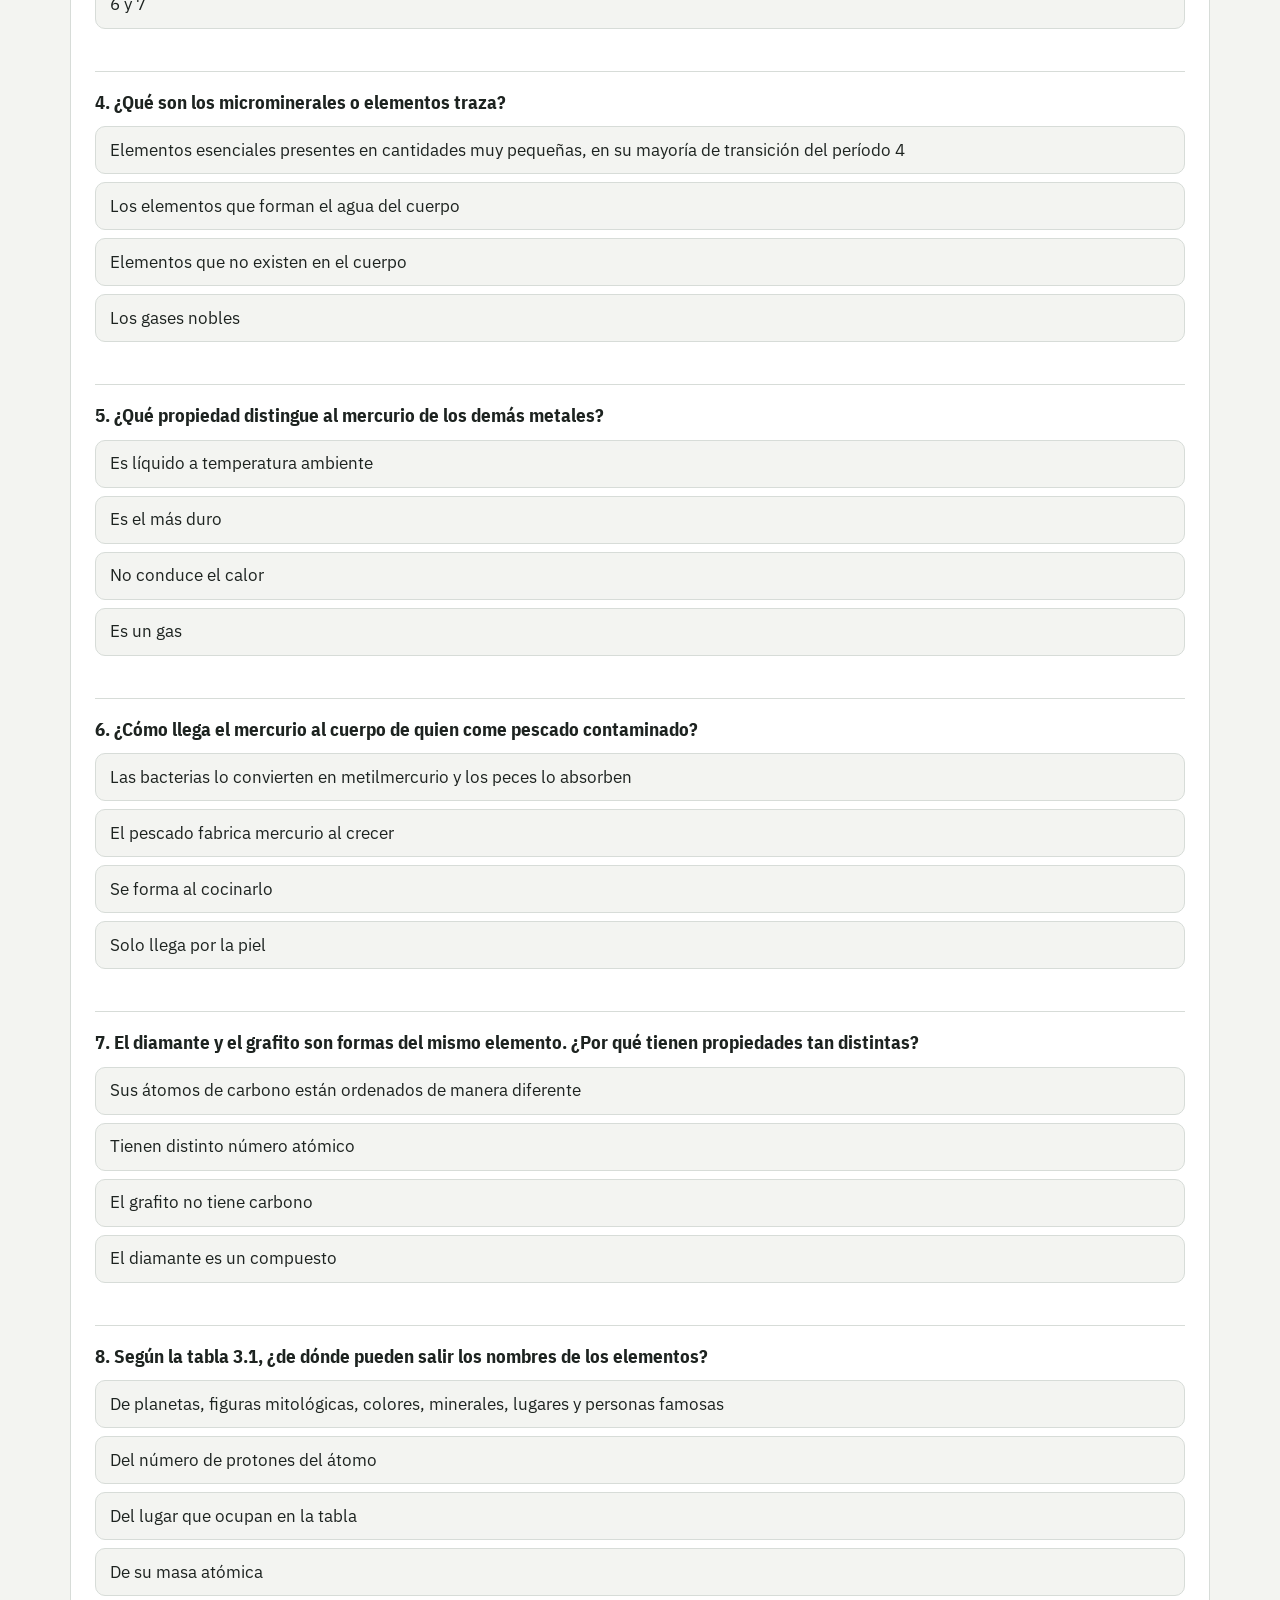
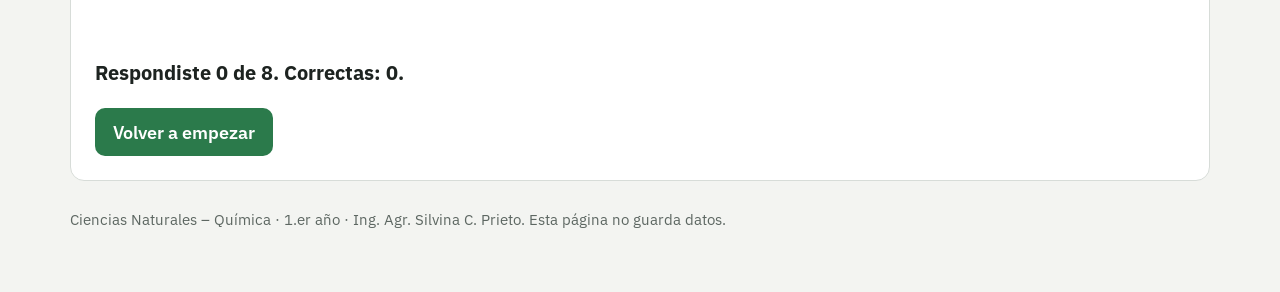
==== commit faa0cd5d: "Tabla periódica: no metales ganan o atraen electrones y, si no pueden, los comparten" ====
--- a/clases/02-tabla-periodica/index.html
+++ b/clases/02-tabla-periodica/index.html
@@ -49,7 +49,7 @@
         <li><strong>Gases nobles</strong> (8A o 18): He, Ne, Ar, Kr, Xe y Rn. Tienen baja reactividad y casi no se combinan con otros elementos.</li>
       </ul></div>
     <div class="idea"><strong>4. Metales, no metales y metaloides.</strong> <span class="ref">Libro: págs. 88 y 89</span> Una línea gruesa en zigzag separa los metales (a la izquierda, salvo el hidrógeno) de los no metales (a la derecha). Los <em>metales</em> son sólidos brillantes (menos el mercurio, que es líquido), dúctiles, maleables, buenos conductores de calor y electricidad, y con puntos de fusión altos. Los <em>no metales</em> (H, C, N, O, Cl, S) no son brillantes, suelen ser malos conductores, y tienen bajo punto de fusión y baja densidad. Los <em>metaloides</em> están a lo largo de la línea: B, Si, Ge, As, Sb, Te, Po y At (el aluminio no lo es: es un metal). Tienen propiedades de los dos grupos y son semiconductores.
-      <p style="margin:10px 0 0"><em>Complemento visto en clase.</em> Cuando los átomos se combinan (forman enlaces y reaccionan), los <strong>metales</strong> tienden a <strong>perder electrones</strong> y los <strong>no metales</strong>, a <strong>ganarlos</strong>. Los <strong>metaloides</strong> tienen un comportamiento intermedio: según con qué elemento se combinen, pueden perder o ganar electrones. Todo esto se explica con la <strong>regla del octeto</strong>: los átomos tienden a ganar o perder electrones hasta quedar con 8 electrones en su último nivel, como los gases nobles. Esta regla se cumple principalmente en los elementos representativos. Ejemplo: el sodio (metal) tiende a perder 1 electrón y el cloro (no metal), a ganar 1, y los dos quedan con 8 electrones en su último nivel.</p></div>
+      <p style="margin:10px 0 0"><em>Complemento visto en clase.</em> Cuando los átomos se combinan (forman enlaces y reaccionan), los <strong>metales</strong> tienden a <strong>perder electrones</strong> y los <strong>no metales</strong>, a <strong>ganarlos</strong> o a atraerlos hacia ellos; cuando no pueden ganarlos, los comparten, pero eso lo verás más adelante. Los <strong>metaloides</strong> tienen un comportamiento intermedio: según con qué elemento se combinen, pueden perder o ganar electrones. Todo esto se explica con la <strong>regla del octeto</strong>: los átomos tienden a ganar o perder electrones hasta quedar con 8 electrones en su último nivel, como los gases nobles. Esta regla se cumple principalmente en los elementos representativos. Ejemplo: el sodio (metal) tiende a perder 1 electrón y el cloro (no metal), a ganar 1, y los dos quedan con 8 electrones en su último nivel.</p></div>
     <div class="idea"><strong>5. Partículas del átomo.</strong> <span class="ref">Libro: págs. 91 a 94</span> El átomo tiene un núcleo pequeño y denso con protones y neutrones, y los electrones se mueven a su alrededor. Casi toda la masa está en el núcleo y el átomo es sobre todo espacio vacío. Cargas iguales se repelen y cargas opuestas se atraen. El átomo es eléctricamente neutro: tiene igual cantidad de protones que de electrones.
       <div class="tabla-wrap"><table style="margin-top:10px"><thead><tr><th>Partícula</th><th>Carga</th><th>Masa</th><th>Ubicación</th></tr></thead><tbody>
         <tr><td>Protón</td><td>+1</td><td>1,007 uma (≈ 1 uma)</td><td>Núcleo</td></tr>
@@ -269,7 +269,7 @@
  { q: "El uranio-235 y el uranio-238 se diferencian en que:", o: ["Tienen distinta cantidad de neutrones", "Tienen distinto número atómico", "Son elementos distintos", "Tienen distinta cantidad de protones"], ok: 0, e: "Los dos tienen 92 protones: son isótopos del mismo elemento. El uranio-235 tiene 143 neutrones y el uranio-238, 146." },
  { q: "En el símbolo atómico del cloro-37, ³⁷₁₇Cl, ¿qué indica el número 17 que está abajo?", o: ["El número atómico", "El número de masa", "La cantidad de neutrones", "La masa atómica"], ok: 0, e: "Abajo va el número atómico (Z) y arriba el número de masa (A): 37 es el número de masa." },
  { q: "¿Cuántos protones, neutrones y electrones tiene un átomo neutro de ²⁷₁₃Al?", o: ["13 protones, 14 neutrones y 13 electrones", "13 protones, 27 neutrones y 13 electrones", "27 protones, 13 neutrones y 27 electrones", "14 protones, 13 neutrones y 14 electrones"], ok: 0, e: "Z = 13 es el número de protones y de electrones; neutrones = 27 − 13 = 14." },
- { q: "Cuando reaccionan y forman enlaces, los metales tienden a:", o: ["Perder electrones", "Ganar electrones", "Perder protones", "Ganar neutrones"], ok: 0, e: "Los metales tienden a perder electrones y los no metales, a ganarlos." },
+ { q: "Cuando reaccionan y forman enlaces, los metales tienden a:", o: ["Perder electrones", "Ganar electrones", "Perder protones", "Ganar neutrones"], ok: 0, e: "Los metales tienden a perder electrones y los no metales, a ganarlos o a atraerlos hacia ellos." },
  { q: "La regla del octeto se cumple principalmente en:", o: ["Los elementos representativos", "Los elementos de transición", "Los lantánidos y actínidos", "Solo en los metaloides"], ok: 0, e: "Los átomos tienden a quedar con 8 electrones en su último nivel, y esto se cumple sobre todo en los elementos representativos." }
 ]);
 quiz(document.getElementById("quizL"), [
